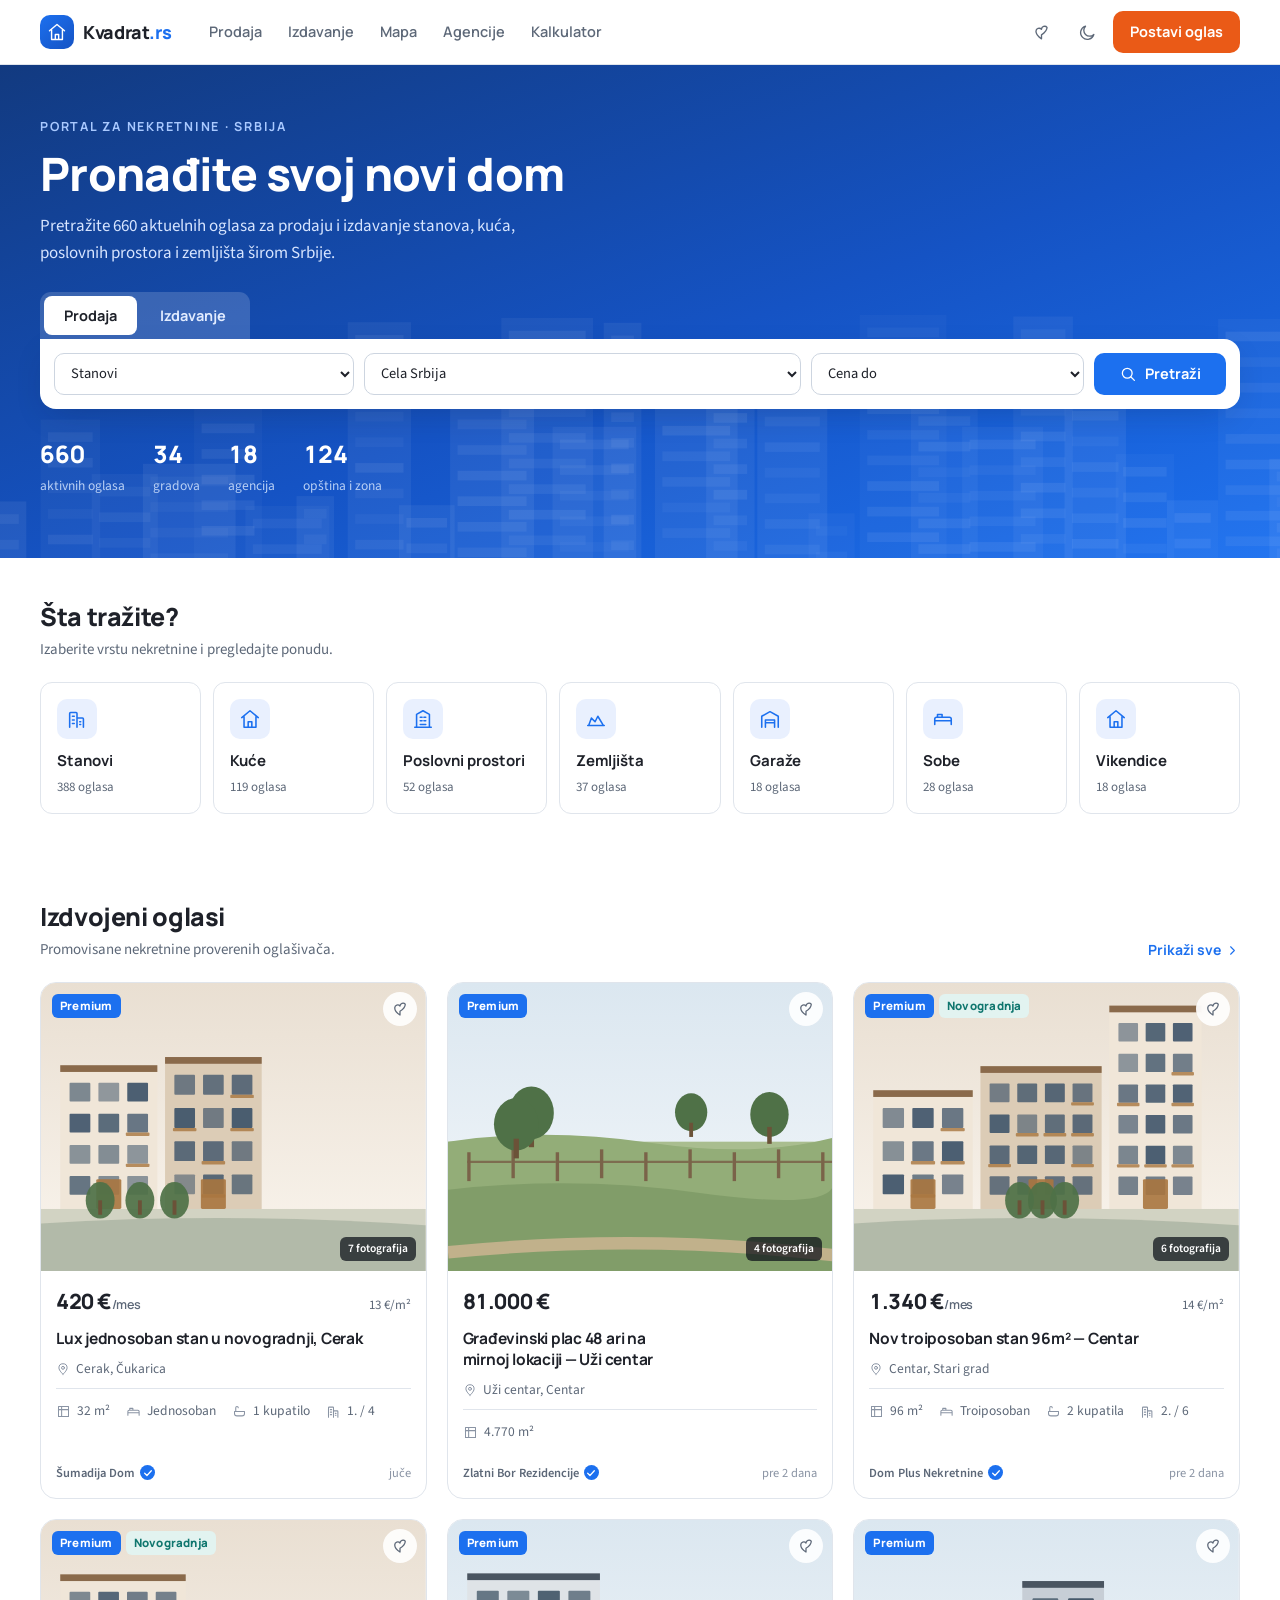
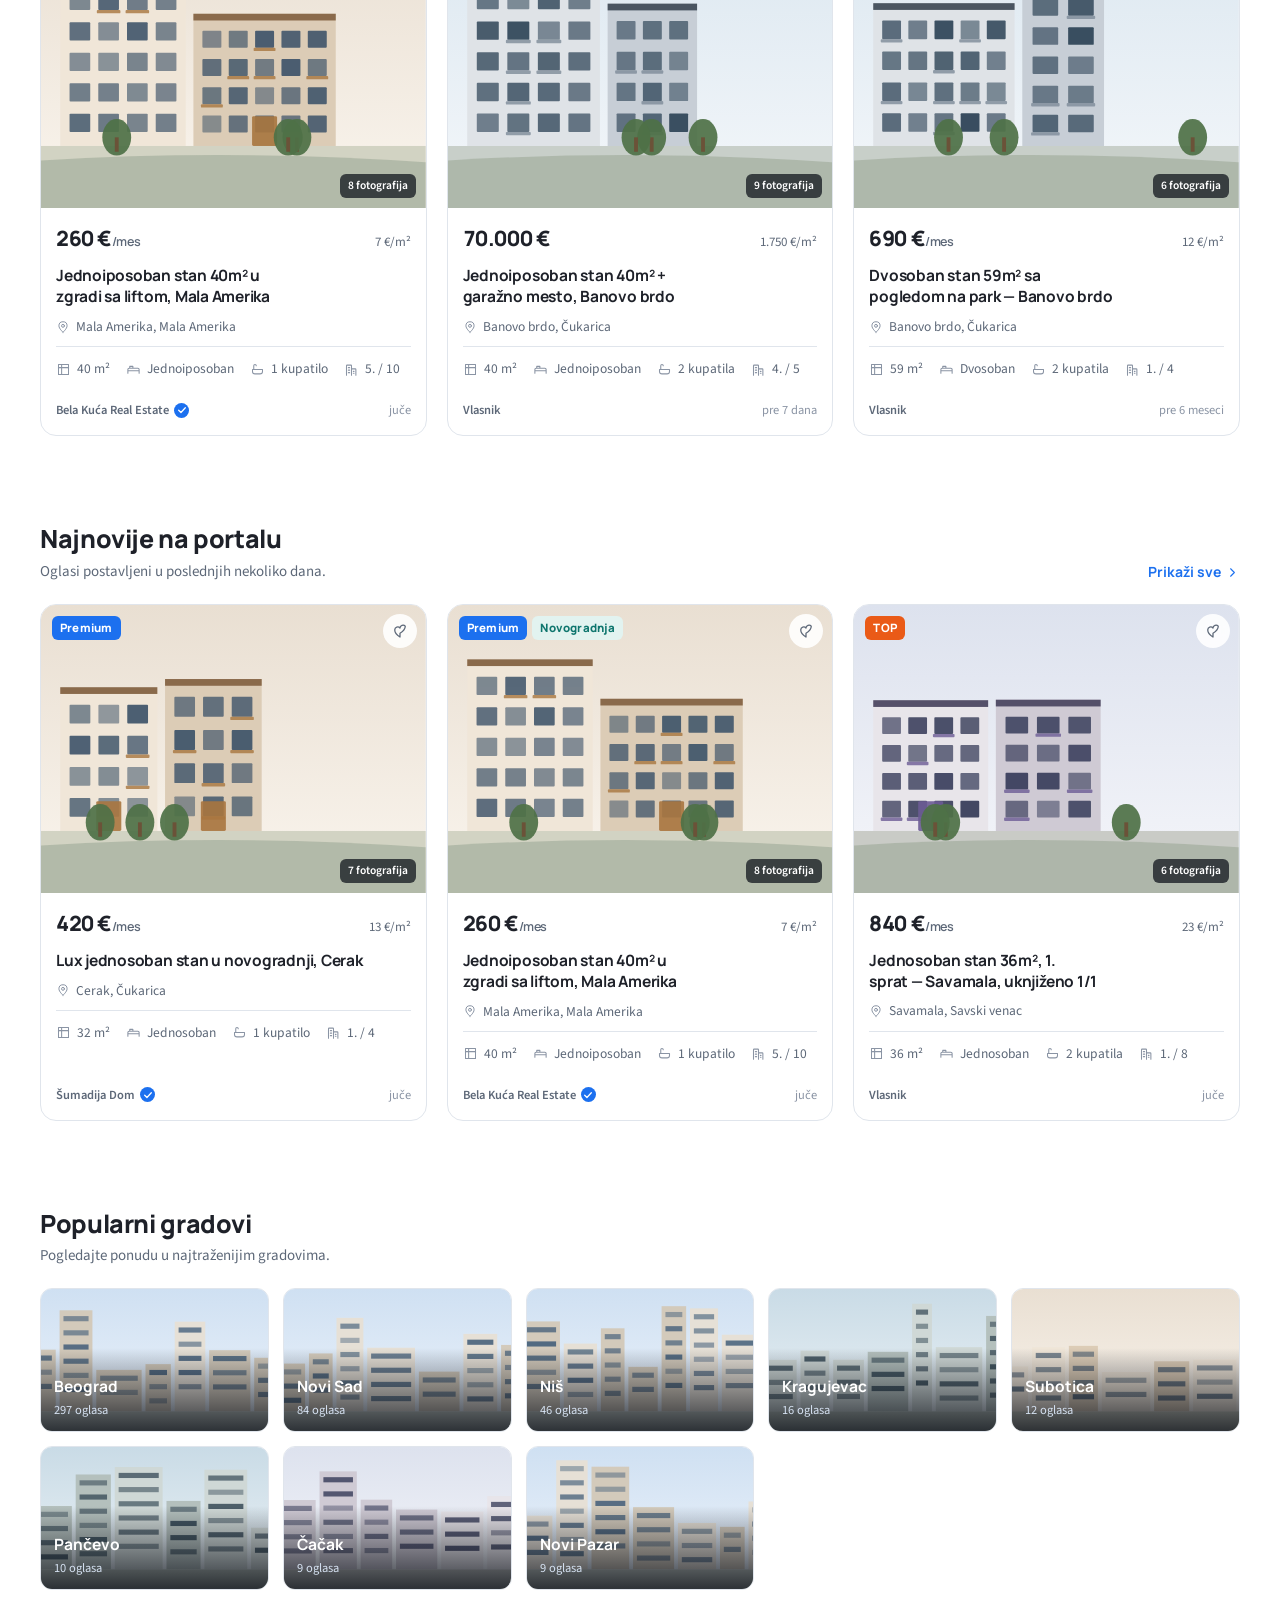
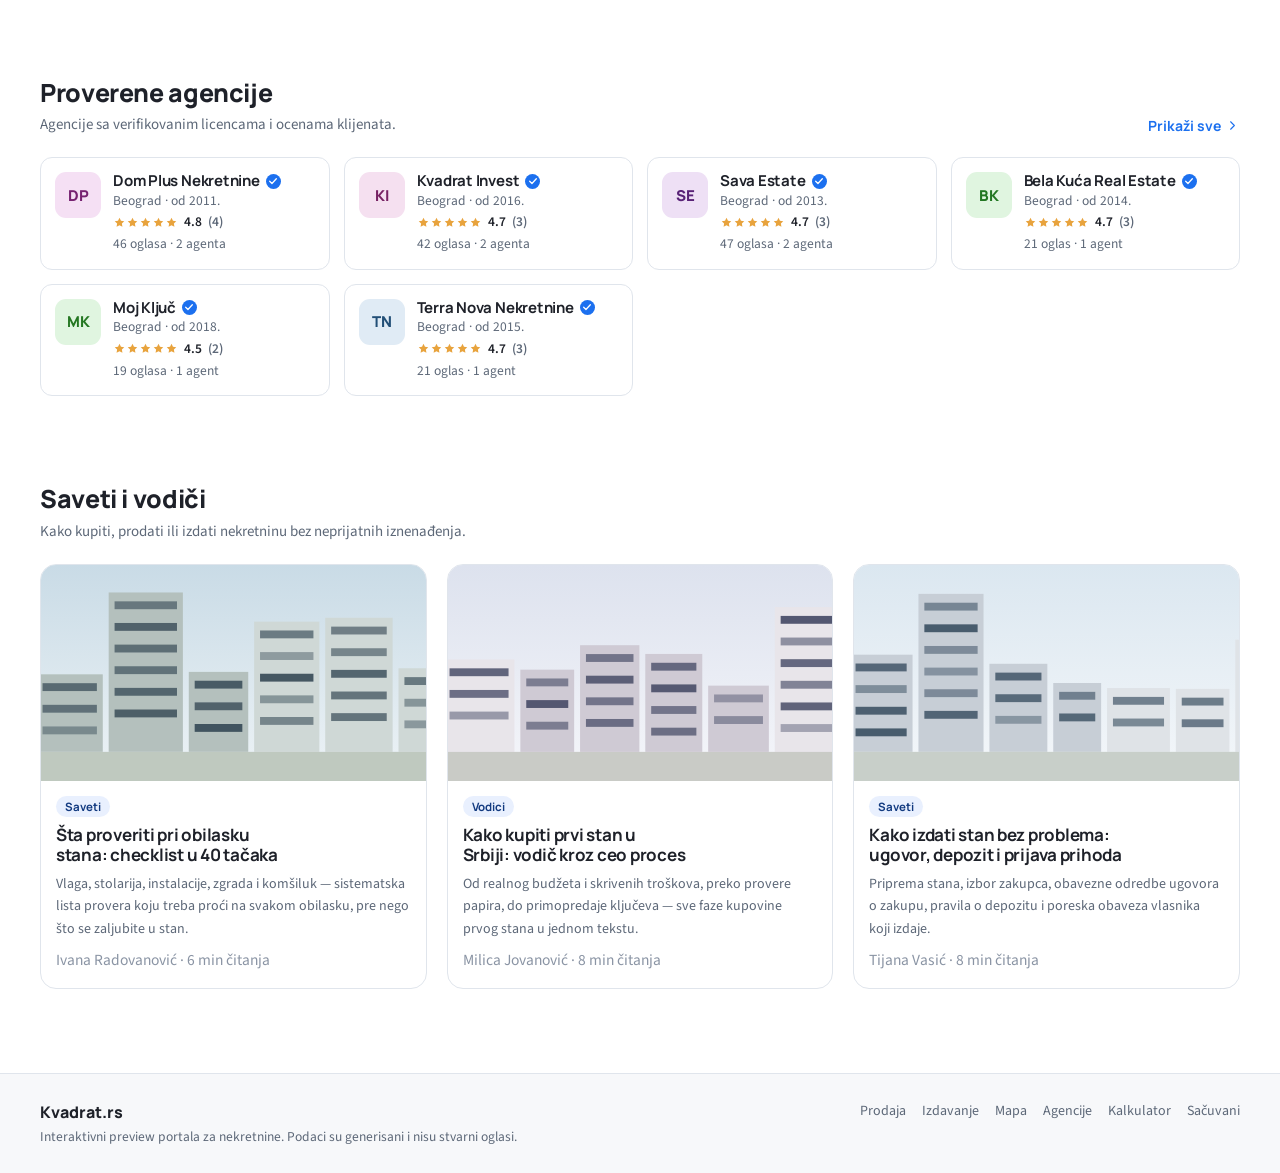
==== index.html @ abb4c79f "Dodat kod sajta Kvadrat.rs Co-Authored-By: Claude Opus 5.5 <noreply@anthropic.com> Claude-Session: h" ====
<!doctype html><html><head><meta charset=utf8><meta name=viewport content="width=device-width,initial-scale=1"><style>:root{color-scheme:light}body{margin:0;padding:0;font:14px -apple-system,BlinkMacSystemFont,sans-serif;background:#faf9f5;color:#141413}img{max-width:100%}[hidden]:not([hidden=until-found i]){display:none!important}</style></head><body>
<title>Kvadrat.rs</title>
<link rel="preconnect" href="https://fonts.googleapis.com">
<link rel="preconnect" href="https://fonts.gstatic.com" crossorigin>
<link rel="stylesheet" href="https://fonts.googleapis.com/css2?family=Manrope:wght@600;700;800&family=Source+Sans+3:wght@400;600&display=swap">
<style>
/* ── tokeni ── */
:root{
  --bg:#ffffff; --surface:#f7f8fa; --surface2:#eef1f5; --border:#e0e5ec; --border-str:#cdd5e0;
  --text:#1e2129; --muted:#5d6878; --faint:#8a94a4;
  --brand:#1c70ef; --brand-d:#1553c4; --brand-soft:#e9f0fe; --brand-ink:#123a80;
  --accent:#ea5a17; --accent-soft:#fdeee4; --accent-ink:#8a3208;
  --ok:#0f766e; --ok-soft:#e2f3f0;
  --amber:#b45309; --amber-soft:#fdf0da;
  --map-bg:#e8ecef; --map-block:#d6dce2; --map-road:#ffffff; --map-water:#b9d2e8;
  --on-brand:#ffffff; --on-accent:#ffffff;
  --shadow:0 1px 2px rgba(20,28,45,.05),0 6px 20px -10px rgba(20,28,45,.18);
  --shadow-lg:0 10px 34px -12px rgba(20,28,45,.26);
  --r:12px; --r-lg:16px;
  --f-ui:'Manrope',system-ui,-apple-system,'Segoe UI',sans-serif;
  --f-tx:'Source Sans 3',system-ui,-apple-system,'Segoe UI',sans-serif;
}
@media (prefers-color-scheme:dark){
  :root:not([data-theme="light"]){
    --bg:#10131a; --surface:#161a22; --surface2:#1d222d; --border:#29303d; --border-str:#39414f;
    --text:#e6eaf1; --muted:#9aa5b6; --faint:#6f7b8d;
    --brand:#5397ff; --brand-d:#7cb1ff; --brand-soft:#152742; --brand-ink:#bcd6ff;
    --accent:#f4793e; --accent-soft:#2b1a11; --accent-ink:#ffc9a8;
    --ok:#4fd1b9; --ok-soft:#11302c; --amber:#f0b45a; --amber-soft:#2e2413;
    --map-bg:#1b212b; --map-block:#242c38; --map-road:#39414f; --map-water:#1d3550;
    --on-brand:#0a1220; --on-accent:#1a0d05;
    --shadow:0 1px 2px rgba(0,0,0,.4),0 8px 24px -12px rgba(0,0,0,.6);
    --shadow-lg:0 14px 40px -14px rgba(0,0,0,.7);
  }
}
:root[data-theme="dark"]{
  --bg:#10131a; --surface:#161a22; --surface2:#1d222d; --border:#29303d; --border-str:#39414f;
  --text:#e6eaf1; --muted:#9aa5b6; --faint:#6f7b8d;
  --brand:#5397ff; --brand-d:#7cb1ff; --brand-soft:#152742; --brand-ink:#bcd6ff;
  --accent:#f4793e; --accent-soft:#2b1a11; --accent-ink:#ffc9a8;
  --ok:#4fd1b9; --ok-soft:#11302c; --amber:#f0b45a; --amber-soft:#2e2413;
  --map-bg:#1b212b; --map-block:#242c38; --map-road:#39414f; --map-water:#1d3550;
  --on-brand:#0a1220; --on-accent:#1a0d05;
  --shadow:0 1px 2px rgba(0,0,0,.4),0 8px 24px -12px rgba(0,0,0,.6);
  --shadow-lg:0 14px 40px -14px rgba(0,0,0,.7);
}

*,*::before,*::after{box-sizing:border-box}
body{margin:0;background:var(--bg);color:var(--text);font-family:var(--f-tx);font-size:15.5px;line-height:1.6;-webkit-font-smoothing:antialiased}
h1,h2,h3,h4,strong,.price,.btn,.nav-a,.logo-t{font-family:var(--f-ui)}
h1,h2,h3{margin:0;line-height:1.18;letter-spacing:-.015em;text-wrap:balance;font-weight:800}
h1{font-size:clamp(26px,3.2vw,36px)} h2{font-size:clamp(20px,2.2vw,25px)} h3{font-size:17px;font-weight:700}
p{margin:0}
a{color:inherit;text-decoration:none}
button,select,input,textarea{font:inherit;color:inherit}
img,svg{max-width:100%;display:block}
:focus-visible{outline:2px solid var(--brand);outline-offset:2px;border-radius:6px}
.sr{position:absolute;width:1px;height:1px;overflow:hidden;clip:rect(0 0 0 0);white-space:nowrap}
.muted{color:var(--muted)} .small{font-size:13.5px}
.wrap{width:100%;max-width:1240px;margin-inline:auto;padding-inline:20px}
.block{padding-block:44px}
.w-full{width:100%}
.only-m{display:none}

/* ── dugmad ── */
.btn{display:inline-flex;align-items:center;justify-content:center;gap:8px;height:42px;padding:0 16px;border-radius:10px;
  border:1px solid transparent;font-size:14.5px;font-weight:700;cursor:pointer;background:none;transition:background .15s,border-color .15s,color .15s}
.btn-primary{background:var(--brand);color:var(--on-brand)}
.btn-primary:hover{background:var(--brand-d)}
.btn-accent{background:var(--accent);color:var(--on-accent)}
.btn-accent:hover{filter:brightness(1.07)}
.btn-outline{border-color:var(--border-str);background:var(--bg);color:var(--text)}
.btn-outline:hover{border-color:var(--brand);color:var(--brand)}
.btn-ghost{color:var(--muted)} .btn-ghost:hover{background:var(--surface2);color:var(--text)}
.btn.is-fav{border-color:var(--accent);color:var(--accent);background:var(--accent-soft)}
.iconbtn{display:inline-flex;align-items:center;justify-content:center;position:relative;width:40px;height:40px;border:0;border-radius:10px;background:none;color:var(--muted);cursor:pointer}
.iconbtn:hover{background:var(--surface2);color:var(--text)}
.dot{position:absolute;top:3px;right:2px;min-width:17px;height:17px;padding:0 4px;border-radius:9px;background:var(--accent);color:#fff;font:700 10.5px/17px var(--f-ui);text-align:center}
.inp{height:42px;width:100%;padding:0 12px;border:1px solid var(--border-str);border-radius:10px;background:var(--bg);color:var(--text);font-size:14.5px}
.inp:focus{outline:none;border-color:var(--brand);box-shadow:0 0 0 3px color-mix(in srgb,var(--brand) 18%,transparent)}
select.inp{cursor:pointer} .multi{height:auto;padding:6px}

/* ── zaglavlje ── */
.top{position:sticky;top:0;z-index:40;background:color-mix(in srgb,var(--bg) 92%,transparent);backdrop-filter:blur(10px);border-bottom:1px solid var(--border)}
.top-in{display:flex;align-items:center;gap:18px;height:64px}
.logo{display:flex;align-items:center;gap:9px}
.logo-m{display:grid;place-items:center;width:34px;height:34px;border-radius:10px;background:linear-gradient(140deg,var(--brand),var(--brand-d));color:#fff}
.logo-t{font-size:18px;font-weight:800;letter-spacing:-.02em}
.logo-t span{color:var(--brand)}
.nav{display:flex;gap:2px;margin-left:8px}
.nav-a{padding:8px 12px;border-radius:9px;font-size:14.5px;font-weight:600;color:var(--muted)}
.nav-a:hover{background:var(--surface2);color:var(--text)}
.nav-a.is-on{color:var(--text);background:var(--surface2)}
.top-r{display:flex;align-items:center;gap:6px;margin-left:auto}

/* ── hero ── */
.hero{position:relative;overflow:hidden;background:linear-gradient(160deg,#123a80,#1553c4 55%,#1c70ef);color:#fff;padding-block:52px 60px}
.hero-art{position:absolute;inset:auto 0 0;height:300px;opacity:.5;pointer-events:none}
.hero-in{position:relative}
.eyebrow{font-family:var(--f-ui);font-size:12.5px;font-weight:700;letter-spacing:.14em;text-transform:uppercase;color:#a9c9ff}
.hero h1{margin:10px 0 12px;color:#fff;font-size:clamp(30px,4.4vw,46px)}
.lede{max-width:62ch;color:#d7e5ff;font-size:17px}
.hero-stats{display:flex;flex-wrap:wrap;gap:28px;margin-top:26px}
.stat strong{display:block;font-family:var(--f-ui);font-size:24px;font-weight:800;font-variant-numeric:tabular-nums}
.stat span{font-size:13.5px;color:#b9d0f5}

/* ── panel pretrage ── */
.sp{margin-top:24px}
.sp-tabs{display:inline-flex;gap:3px;padding:4px;border-radius:11px 11px 0 0;background:rgba(255,255,255,.16)}
.sp-tab{padding:8px 20px;border:0;border-radius:8px;background:none;color:#e2ecff;font-family:var(--f-ui);font-size:14.5px;font-weight:700;cursor:pointer}
.sp-tab.is-on{background:var(--bg);color:var(--text)}
.sp-row{display:grid;grid-template-columns:1.1fr 1.6fr 1fr auto;gap:10px;padding:14px;background:var(--bg);border-radius:0 var(--r-lg) var(--r-lg) var(--r-lg);box-shadow:var(--shadow-lg)}
.sp-go{height:42px;padding-inline:24px}

/* ── sekcije ── */
.head{display:flex;align-items:flex-end;justify-content:space-between;gap:20px;margin-bottom:20px}
.head p{margin-top:6px;color:var(--muted);font-size:15px}
.more{display:inline-flex;align-items:center;gap:4px;font-family:var(--f-ui);font-size:14px;font-weight:700;color:var(--brand);white-space:nowrap}
.more:hover{text-decoration:underline}
.grid3{display:grid;grid-template-columns:repeat(auto-fill,minmax(290px,1fr));gap:20px}
.stack{display:flex;flex-direction:column;gap:16px}

/* ── kartica oglasa ── */
.card{position:relative;display:flex;flex-direction:column;background:var(--bg);border:1px solid var(--border);border-radius:var(--r-lg);overflow:hidden;transition:border-color .15s,box-shadow .15s}
.card:hover{border-color:var(--border-str);box-shadow:var(--shadow)}
.card-media{position:relative;display:block;aspect-ratio:4/3;background:var(--surface2);overflow:hidden}
.card-media-link{display:block;width:100%;height:100%}
.card-media svg{width:100%;height:100%;transition:transform .5s}
.card:hover .card-media svg{transform:scale(1.045)}
.card-badges{position:absolute;top:11px;left:11px;display:flex;flex-wrap:wrap;gap:5px}
.badge{display:inline-block;padding:3px 8px;border-radius:6px;font-family:var(--f-ui);font-size:11.5px;font-weight:800;letter-spacing:.02em}
.badge-top{background:var(--accent);color:var(--on-accent)}
.badge-prem{background:var(--brand);color:var(--on-brand)}
.badge-ist{background:var(--amber-soft);color:var(--amber)}
.badge-new{background:var(--ok-soft);color:var(--ok)}
.badge-ok{background:var(--ok-soft);color:var(--ok)}
.badge-soft{background:var(--surface2);color:var(--muted)}
.fav{position:absolute;top:9px;right:9px;display:grid;place-items:center;width:34px;height:34px;border:0;border-radius:50%;
  background:color-mix(in srgb,var(--bg) 88%,transparent);backdrop-filter:blur(6px);color:var(--muted);cursor:pointer;transition:color .15s}
.fav:hover{color:var(--accent)}
.fav.is-on{color:var(--accent)} .fav.is-on svg{fill:var(--accent)}
.shots{position:absolute;right:10px;bottom:10px;padding:3px 8px;border-radius:6px;background:rgba(12,16,24,.72);color:#fff;font-size:11.5px;font-weight:600;pointer-events:none}
.card-body{display:flex;flex-direction:column;gap:9px;padding:14px 15px 15px;flex:1}
.card-price-row{display:flex;align-items:baseline;justify-content:space-between;gap:10px}
.price{font-size:21px;font-weight:800;letter-spacing:-.02em;font-variant-numeric:tabular-nums}
.price .per{font-size:12.5px;font-weight:600;color:var(--muted)}
.price-xl{font-size:30px}
.ppm{font-size:13px;color:var(--muted);font-variant-numeric:tabular-nums;white-space:nowrap}
.card-title{font-size:15.5px;line-height:1.35;display:-webkit-box;-webkit-line-clamp:2;-webkit-box-orient:vertical;overflow:hidden}
.card-title a:hover{color:var(--brand)}
.card-place{display:flex;align-items:center;gap:6px;color:var(--muted);font-size:13.5px}
.card-place svg{flex:none;color:var(--faint)}
.specs{display:flex;flex-wrap:wrap;gap:6px 16px;margin:0;padding:11px 0 0;border-top:1px solid var(--border);list-style:none}
.specs li{display:flex;align-items:center;gap:6px;font-size:13.5px;color:var(--muted);white-space:nowrap}
.specs svg{color:var(--faint)}
.card-foot{display:flex;align-items:center;justify-content:space-between;gap:10px;margin-top:auto;padding-top:11px;font-size:12.5px;color:var(--muted)}
.agency{display:inline-flex;align-items:center;gap:5px;font-weight:600;overflow:hidden;text-overflow:ellipsis;white-space:nowrap}
.verif{display:inline-grid;place-items:center;width:15px;height:15px;border-radius:50%;background:var(--brand);color:var(--on-brand);flex:none}
.verif svg{width:10px;height:10px;stroke-width:3}
.when{white-space:nowrap;color:var(--faint)}
.card-list{flex-direction:row}
.card-list .card-media{width:290px;flex:none;aspect-ratio:auto}
.card-list .card-media{position:relative}

/* ── kategorije / gradovi ── */
.cats{display:grid;grid-template-columns:repeat(auto-fit,minmax(140px,1fr));gap:12px}
.cat{display:flex;flex-direction:column;align-items:flex-start;gap:4px;padding:16px;border:1px solid var(--border);border-radius:var(--r);background:var(--bg);transition:border-color .15s,transform .15s}
.cat:hover{border-color:var(--brand);transform:translateY(-2px)}
.cat-ic{display:grid;place-items:center;width:40px;height:40px;margin-bottom:6px;border-radius:10px;background:var(--brand-soft);color:var(--brand)}
.cat-l{font-family:var(--f-ui);font-weight:700;font-size:15px}
.cat-c{font-size:13px;color:var(--muted);font-variant-numeric:tabular-nums}
.cities{display:grid;grid-template-columns:repeat(auto-fill,minmax(200px,1fr));gap:14px}
.city{position:relative;display:block;border-radius:var(--r);overflow:hidden;border:1px solid var(--border)}
.city-art{display:block;aspect-ratio:16/10}
.city-art svg{width:100%;height:100%}
.city-b{position:absolute;inset:auto 0 0;display:flex;flex-direction:column;gap:1px;padding:26px 13px 11px;
  background:linear-gradient(transparent,rgba(10,14,22,.82));color:#fff}
.city-b strong{font-size:15.5px;font-weight:700} .city-b span{font-size:12.5px;color:#d6e2f2}

/* ── agencije / članci ── */
.ag-strip{display:grid;grid-template-columns:repeat(auto-fill,minmax(240px,1fr));gap:14px}
.agc{display:flex;gap:12px;padding:14px;border:1px solid var(--border);border-radius:var(--r);background:var(--bg)}
.agc-logo{display:grid;place-items:center;width:46px;height:46px;flex:none;border-radius:11px;
  background:hsl(var(--h) 52% 92%);color:hsl(var(--h) 55% 30%);font:800 15px var(--f-ui)}
:root[data-theme="dark"] .agc-logo{background:hsl(var(--h) 30% 20%);color:hsl(var(--h) 70% 78%)}
@media (prefers-color-scheme:dark){:root:not([data-theme="light"]) .agc-logo{background:hsl(var(--h) 30% 20%);color:hsl(var(--h) 70% 78%)}}
.agc-b{min-width:0} .agc-b h3{display:flex;align-items:center;gap:6px;font-size:15px}
.rate{display:flex;align-items:center;gap:6px;font-size:13.5px;font-weight:600;font-variant-numeric:tabular-nums}
.stars{display:inline-flex;color:#e8a33d} .stars svg{fill:#e8a33d;stroke:none;width:13px;height:13px}
.agc-wrap{display:flex;flex-direction:column;gap:12px;padding:6px;border-radius:var(--r-lg)}
.agc-d{font-size:14px;color:var(--muted);display:-webkit-box;-webkit-line-clamp:3;-webkit-box-orient:vertical;overflow:hidden}
.art{display:flex;flex-direction:column;border:1px solid var(--border);border-radius:var(--r-lg);overflow:hidden;background:var(--bg)}
.art-art{display:block;aspect-ratio:16/9} .art-art svg{width:100%;height:100%}
.art-b{display:flex;flex-direction:column;gap:8px;padding:15px}
.tag{align-self:flex-start;padding:3px 9px;border-radius:20px;background:var(--brand-soft);color:var(--brand-ink);font:700 11.5px var(--f-ui);text-transform:capitalize}
.art-b p{color:var(--muted);font-size:14px}

/* ── rezultati ── */
.res{padding-block:24px 48px}
.crumbs{display:flex;flex-wrap:wrap;align-items:center;gap:5px;font-size:13px;color:var(--muted)}
.crumbs a:hover{color:var(--brand)} .crumbs svg{color:var(--faint)}
.res-head h1{margin:10px 0 6px}
.res-sub{color:var(--muted);font-size:14.5px;font-variant-numeric:tabular-nums}
.res-sub strong{color:var(--text)}
.res-grid{display:grid;grid-template-columns:284px minmax(0,1fr);gap:26px;margin-top:22px;align-items:start}
.rail{position:sticky;top:84px;border:1px solid var(--border);border-radius:var(--r-lg);background:var(--bg);overflow:hidden}
.rail-top{display:flex;align-items:center;justify-content:space-between;padding:13px 15px;border-bottom:1px solid var(--border);font-family:var(--f-ui)}
.rail-scroll{max-height:calc(100vh - 190px);overflow-y:auto}
.grp{border-bottom:1px solid var(--border)}
.grp summary{display:flex;align-items:center;justify-content:space-between;padding:11px 15px;font-family:var(--f-ui);font-size:14px;font-weight:700;cursor:pointer;list-style:none}
.grp summary::-webkit-details-marker{display:none}
.grp-ic{display:inline-flex;color:var(--faint);transform:rotate(90deg);transition:transform .15s}
.grp[open] .grp-ic{transform:rotate(-90deg)}
.grp-b{padding:0 15px 14px;display:flex;flex-direction:column;gap:9px}
.seg{display:inline-flex;padding:3px;border-radius:9px;background:var(--surface2);gap:2px}
.seg-full{display:flex} .seg-full .seg-b{flex:1;justify-content:center}
.seg-b{display:inline-flex;align-items:center;gap:6px;padding:7px 12px;border:0;border-radius:7px;background:none;color:var(--muted);font:600 13.5px var(--f-ui);cursor:pointer}
.seg-b.is-on{background:var(--bg);color:var(--text);box-shadow:0 1px 2px rgba(0,0,0,.08)}
.pills{display:flex;flex-wrap:wrap;gap:6px}
.pill{padding:6px 11px;border:1px solid var(--border-str);border-radius:20px;background:var(--bg);color:var(--muted);font:600 13px var(--f-ui);cursor:pointer}
.pill:hover{border-color:var(--brand);color:var(--brand)}
.pill.is-on{background:var(--brand-soft);border-color:var(--brand);color:var(--brand-ink)}
.pair{display:grid;grid-template-columns:1fr 1fr auto;gap:8px;align-items:center}
.unit{color:var(--muted);font-size:13.5px}
.hint{font-size:12.5px;color:var(--faint);margin-top:6px}
.checks{display:flex;flex-direction:column;gap:7px;max-height:210px;overflow-y:auto}
.chk{display:flex;align-items:center;gap:9px;font-size:14px;cursor:pointer}
.chk input{width:16px;height:16px;accent-color:var(--brand);cursor:pointer}
.rail-foot{padding:12px 15px;border-top:1px solid var(--border)}
.res-main{min-width:0}
.toolbar{display:flex;flex-wrap:wrap;align-items:center;gap:10px;margin-bottom:14px}
.sort{display:inline-flex;align-items:center;gap:8px;margin-left:auto;font-size:13.5px;color:var(--muted);white-space:nowrap}
.sort .inp{width:auto;min-width:170px}
.chips{display:flex;flex-wrap:wrap;gap:7px;margin-bottom:16px}
.chip{display:inline-flex;align-items:center;gap:6px;padding:5px 10px;border:1px solid var(--border-str);border-radius:20px;
  background:var(--surface);color:var(--muted);font:600 13px var(--f-ui);cursor:pointer}
.chip:hover{border-color:var(--accent);color:var(--accent)}
.chip-clear{border-style:dashed}
.empty{padding:52px 24px;text-align:center;border:1px dashed var(--border-str);border-radius:var(--r-lg);background:var(--surface)}
.empty p{margin:8px 0 0;color:var(--muted)}
.empty-acts{display:flex;flex-wrap:wrap;gap:10px;justify-content:center;margin-top:18px}
.pager{display:flex;flex-wrap:wrap;justify-content:center;gap:6px;margin-top:30px}
.pg{min-width:38px;height:38px;padding:0 10px;border:1px solid var(--border-str);border-radius:9px;background:var(--bg);
  color:var(--text);font:700 14px var(--f-ui);cursor:pointer;font-variant-numeric:tabular-nums}
.pg:hover:not(:disabled){border-color:var(--brand);color:var(--brand)}
.pg.is-on{background:var(--brand);border-color:var(--brand);color:var(--on-brand)}
.pg:disabled{opacity:.4;cursor:not-allowed}
.gap{padding:0 4px;color:var(--faint)}

/* ── detalj ── */
.det{padding-block:20px 50px}
.gal{margin-top:14px}
.gal-main{position:relative;border-radius:var(--r-lg);overflow:hidden;background:var(--surface2)}
.gal-stage{aspect-ratio:16/9} .gal-stage svg{width:100%;height:100%}
.gal-nav{position:absolute;top:50%;transform:translateY(-50%);display:grid;place-items:center;width:42px;height:42px;
  border:0;border-radius:50%;background:rgba(12,16,24,.55);color:#fff;cursor:pointer;backdrop-filter:blur(4px)}
.gal-nav:hover{background:rgba(12,16,24,.78)}
.gal-nav.prev{left:12px;transform:translateY(-50%) rotate(180deg)} .gal-nav.next{right:12px}
.gal-count{position:absolute;left:14px;bottom:14px;padding:4px 10px;border-radius:7px;background:rgba(12,16,24,.7);color:#fff;font:600 12.5px var(--f-ui)}
.gal-badges{position:absolute;top:14px;left:14px;display:flex;gap:6px}
.gal-thumbs{display:flex;gap:9px;margin-top:9px;overflow-x:auto;padding-bottom:3px}
.thumb{width:104px;height:70px;flex:none;padding:0;border:2px solid transparent;border-radius:9px;overflow:hidden;background:var(--surface2);cursor:pointer}
.thumb svg{width:100%;height:100%} .thumb.is-on{border-color:var(--brand)}
.det-grid{display:grid;grid-template-columns:minmax(0,1fr) 326px;gap:28px;margin-top:26px;align-items:start}
.det-head{display:flex;flex-wrap:wrap;justify-content:space-between;gap:18px}
.det-place{display:flex;align-items:center;gap:7px;margin-top:8px;color:var(--muted);font-size:15px}
.det-meta{margin-top:6px;color:var(--faint);font-size:13.5px;display:flex;flex-wrap:wrap;align-items:center;gap:5px}
.det-meta svg{vertical-align:-2px}
.det-price{text-align:right}
.det-acts{display:flex;flex-wrap:wrap;gap:9px;margin:20px 0 4px}
.panel{margin-top:22px;padding:20px;border:1px solid var(--border);border-radius:var(--r-lg);background:var(--bg)}
.panel h2{margin-bottom:13px;font-size:19px}
.prose p{margin-bottom:12px;color:var(--muted);line-height:1.72;max-width:66ch}
.prose p:last-child{margin-bottom:0}
.specs-grid{display:grid;grid-template-columns:repeat(auto-fit,minmax(230px,1fr));gap:1px;margin:0;background:var(--border);border:1px solid var(--border);border-radius:var(--r);overflow:hidden}
.specs-grid dt{padding:10px 13px;background:var(--surface);font-size:13.5px;color:var(--muted)}
.specs-grid dd{padding:10px 13px;margin:0;background:var(--bg);font-family:var(--f-ui);font-weight:700;font-size:14.5px;font-variant-numeric:tabular-nums}
.amen{display:grid;grid-template-columns:repeat(auto-fill,minmax(190px,1fr));gap:9px;margin:0;padding:0;list-style:none}
.amen li{display:flex;align-items:center;gap:8px;font-size:14.5px}
.amen svg{color:var(--ok);flex:none}
.minimap{border-radius:var(--r);overflow:hidden;aspect-ratio:21/9;background:var(--map-bg)}
.minimap svg{width:100%;height:100%}
.contact{position:sticky;top:84px;display:flex;flex-direction:column;gap:10px;padding:18px;border:1px solid var(--border-str);border-radius:var(--r-lg);background:var(--bg);box-shadow:var(--shadow)}
.contact-who{display:flex;align-items:center;gap:11px;padding-bottom:14px;margin-bottom:4px;border-bottom:1px solid var(--border)}
.avatar{display:grid;place-items:center;width:44px;height:44px;flex:none;border-radius:50%;background:var(--brand-soft);color:var(--brand-ink);font:800 15px var(--f-ui)}
.contact-who strong{display:block;font-size:15px} .contact-who .muted{font-size:13px}
.is-revealed{font-variant-numeric:tabular-nums;letter-spacing:.02em}
.safety{margin-top:6px;padding:11px;border-radius:10px;background:var(--amber-soft);color:var(--amber);font-size:12.5px;line-height:1.5}

/* ── mapa ── */
.mapwrap{position:relative;border:1px solid var(--border);border-radius:var(--r-lg);overflow:hidden;background:var(--map-bg)}
.bigmap{aspect-ratio:16/11} .bigmap svg{width:100%;height:100%}
.pins{position:absolute;inset:0}
.pin{position:absolute;transform:translate(-50%,-50%);padding:4px 9px;border-radius:20px;background:var(--bg);border:1px solid var(--border-str);
  color:var(--text);font:700 12px var(--f-ui);white-space:nowrap;box-shadow:var(--shadow);font-variant-numeric:tabular-nums}
.pin:hover{background:var(--brand);border-color:var(--brand);color:var(--on-brand);z-index:5}
.pin-promo{background:var(--accent);border-color:var(--accent);color:var(--on-accent)}
.pin-promo:hover{background:var(--accent);filter:brightness(1.1)}
.map-note{padding:12px 15px;border-top:1px solid var(--border);background:var(--surface);color:var(--muted);font-size:13px}

/* ── kalkulator ── */
.calc{display:grid;grid-template-columns:minmax(0,1fr) minmax(0,1.1fr);gap:22px;align-items:start}
.calc-in{margin-top:0;display:flex;flex-direction:column;gap:16px}
.cfield{display:flex;flex-direction:column;gap:7px}
.cfield label{display:flex;align-items:center;justify-content:space-between;gap:12px;font-family:var(--f-ui);font-size:13.5px;font-weight:700;color:var(--muted)}
.cfield .inp{width:120px;text-align:right;font-variant-numeric:tabular-nums}
.cfield input[type=range]{width:100%;accent-color:var(--brand)}
.calc-out{display:flex;flex-direction:column;gap:16px}
.calc-hero{padding:22px;border-radius:var(--r-lg);background:linear-gradient(150deg,var(--brand),var(--brand-d));color:#fff}
.calc-label{font-family:var(--f-ui);font-size:12px;font-weight:700;letter-spacing:.12em;text-transform:uppercase;opacity:.86}
.calc-big{font-family:var(--f-ui);font-size:42px;font-weight:800;letter-spacing:-.02em;font-variant-numeric:tabular-nums;line-height:1.1;margin-top:4px}
.calc-sub{font-size:13.5px;opacity:.9;margin-top:4px}
.calc-rows{display:grid;grid-template-columns:1fr auto;gap:1px;margin:0;background:var(--border);border:1px solid var(--border);border-radius:var(--r);overflow:hidden}
.calc-rows dt{padding:10px 14px;background:var(--bg);font-size:14px;color:var(--muted)}
.calc-rows dd{padding:10px 14px;margin:0;background:var(--bg);text-align:right;font-family:var(--f-ui);font-weight:700;font-variant-numeric:tabular-nums}
.calc-chart{padding:18px;border:1px solid var(--border);border-radius:var(--r-lg);background:var(--bg)}
.calc-chart .calc-label{color:var(--muted)}
.chart{height:150px;margin-top:12px} .chart svg{width:100%;height:100%}
.legend{display:flex;flex-wrap:wrap;align-items:center;gap:16px;margin-top:11px;font-size:12.5px;color:var(--muted)}
.lg{display:inline-flex;align-items:center;gap:6px}
.lg::before{content:'';width:11px;height:11px;border-radius:3px}
.lg-b::before{background:var(--brand)} .lg-a::before{background:var(--accent)}

/* ── podnožje / toast ── */
.foot{margin-top:40px;border-top:1px solid var(--border);background:var(--surface)}
.foot-in{display:flex;flex-wrap:wrap;justify-content:space-between;gap:20px;padding-block:26px}
.foot-b{font-family:var(--f-ui);font-weight:800;font-size:16px}
.foot-nav{display:flex;flex-wrap:wrap;gap:16px;font-size:14px;color:var(--muted)}
.foot-nav a:hover{color:var(--brand)}
#toasts{position:fixed;left:50%;bottom:22px;transform:translateX(-50%);display:flex;flex-direction:column;gap:8px;z-index:80}
.toast{padding:11px 16px;border-radius:10px;background:var(--text);color:var(--bg);font-size:14px;font-weight:600;box-shadow:var(--shadow-lg)}

/* ── responsivno ── */
@media (max-width:1040px){
  .res-grid{grid-template-columns:1fr}
  .det-grid{grid-template-columns:1fr}
  .contact{position:static}
  .calc{grid-template-columns:1fr}
  .rail{position:fixed;inset:0;z-index:60;border-radius:0;transform:translateX(-100%);transition:transform .2s;display:flex;flex-direction:column}
  .rail.open{transform:none}
  .rail-scroll{flex:1;max-height:none}
  .only-m{display:inline-flex}
  .nav{display:none}
  .sp-row{grid-template-columns:1fr 1fr}
  .sp-go{grid-column:1/-1}
}
@media (max-width:680px){
  .sp-row{grid-template-columns:1fr}
  .card-list{flex-direction:column}
  .card-list .card-media{width:100%;aspect-ratio:4/3}
  .det-price{text-align:left}
  .hero-stats{gap:18px}
  .top-in{gap:10px}
  .sort{width:100%;margin-left:0}
  .sort .inp{flex:1}
}
@media (prefers-reduced-motion:reduce){*{animation:none!important;transition:none!important}}
</style>

<div id="app"></div>
<div id="toasts" aria-live="polite"></div>
<script src="data.js" charset="utf-8"></script>
<script src="app.js" charset="utf-8"></script>

</body></html>
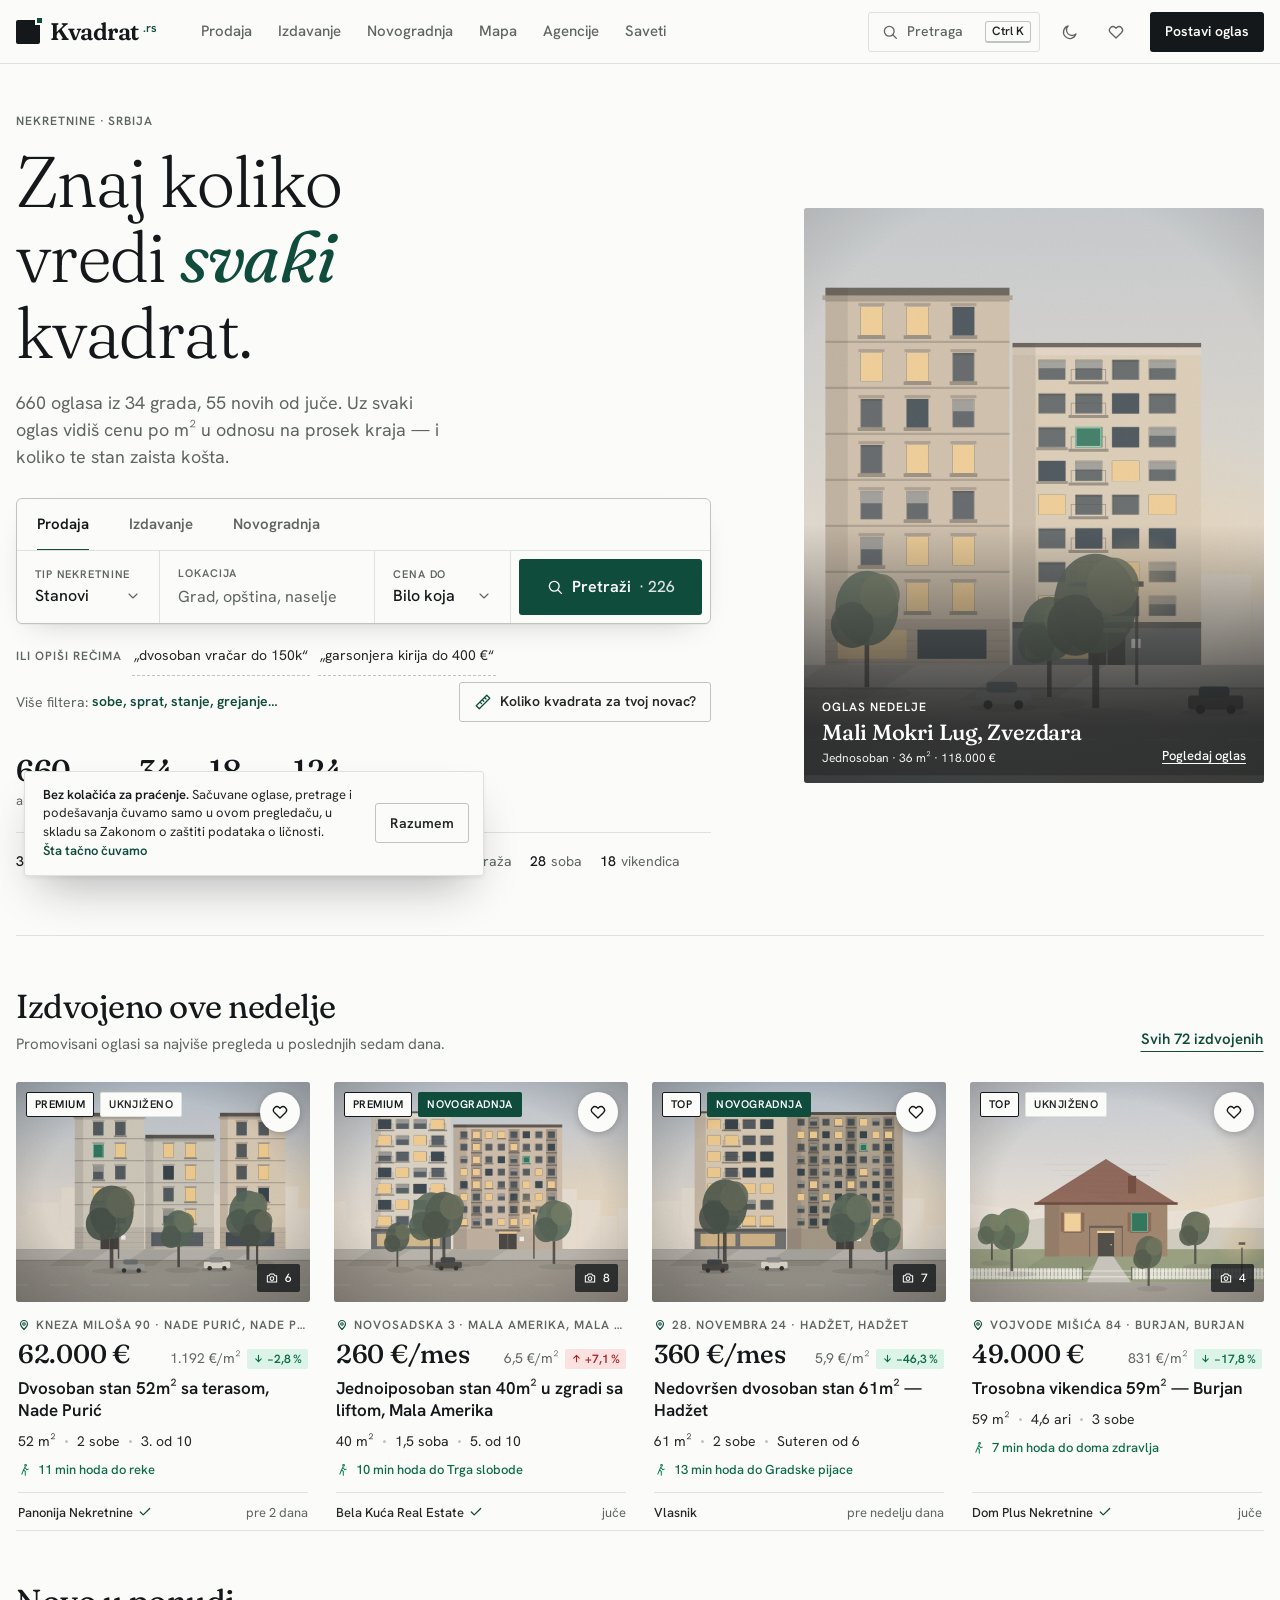
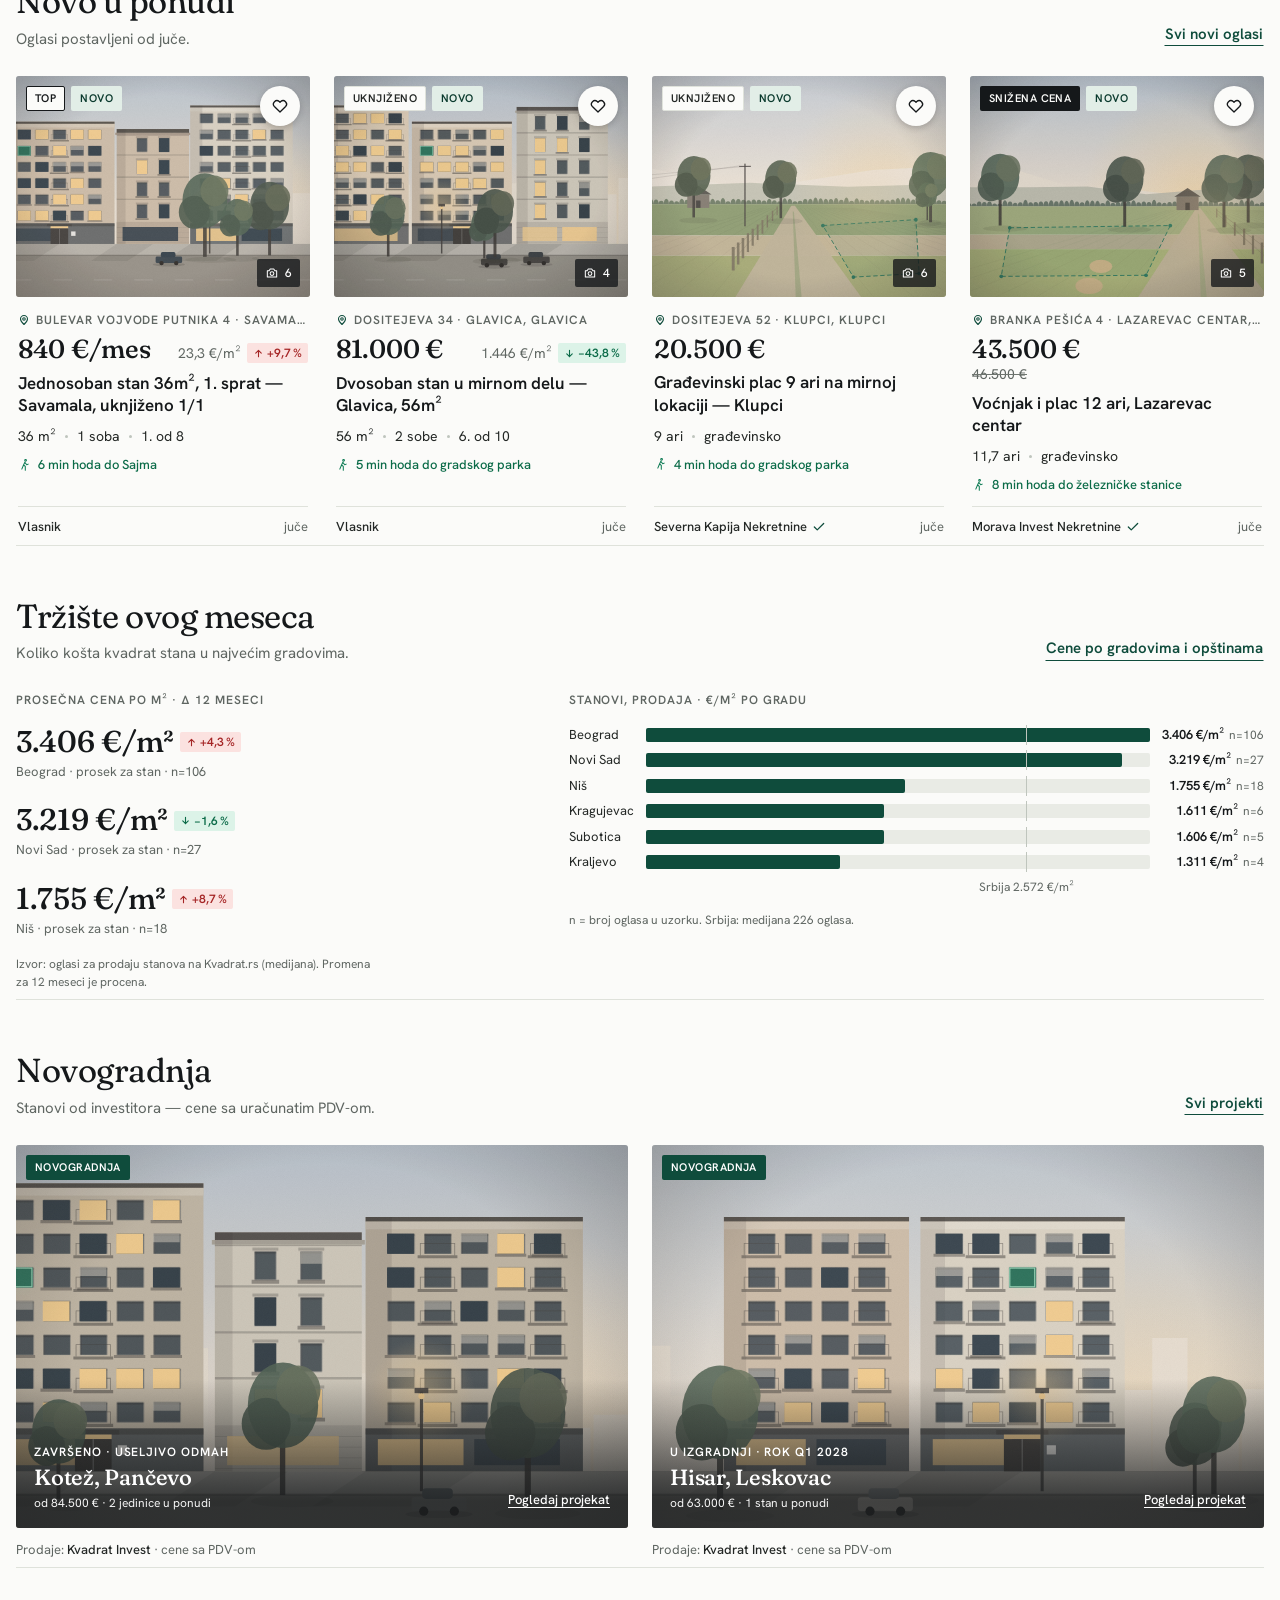
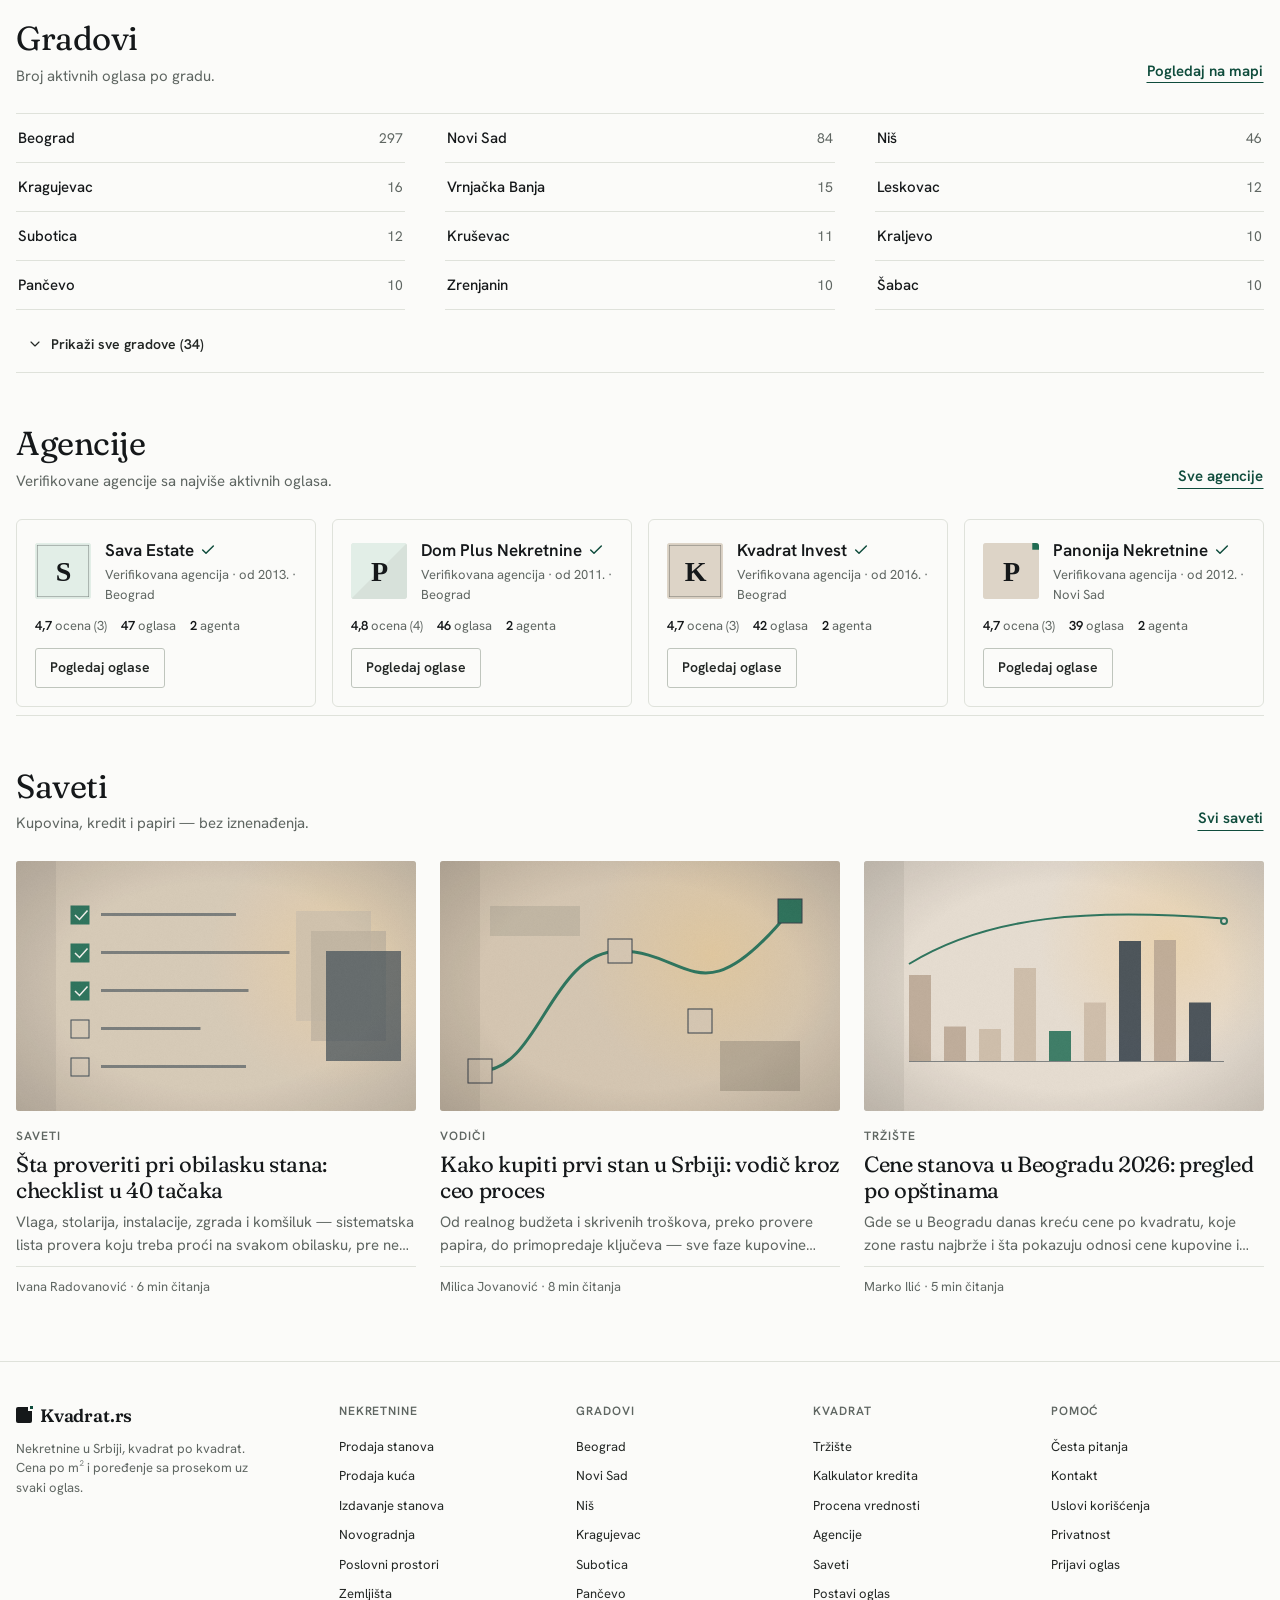
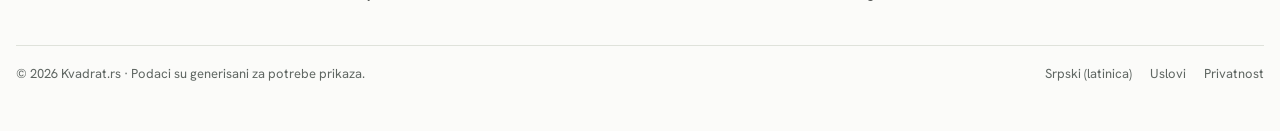
==== commit 4e2fb1a3: "WIP: stranice (početna, pretraga, oglas, alati, nalog, agencije, sadržaj, ljuska) izgrađene; provera" ====
--- a/index.html
+++ b/index.html
@@ -1,365 +1,54 @@
-<!doctype html><html><head><meta charset=utf8><meta name=viewport content="width=device-width,initial-scale=1"><style>:root{color-scheme:light}body{margin:0;padding:0;font:14px -apple-system,BlinkMacSystemFont,sans-serif;background:#faf9f5;color:#141413}img{max-width:100%}[hidden]:not([hidden=until-found i]){display:none!important}</style></head><body>
+<!doctype html>
+<html lang="sr">
+<head>
+<meta charset="utf-8">
+<meta name="viewport" content="width=device-width,initial-scale=1,viewport-fit=cover">
 <title>Kvadrat.rs</title>
+<meta name="description" content="Kvadrat.rs — stanovi, kuće i poslovni prostori u Srbiji. Cena po m² uz svaki oglas, poređenje sa prosekom opštine, stvarni troškovi kupovine i fer cena.">
+<meta name="color-scheme" content="light dark">
+<script>
+/* tema pre prvog crtanja (bez bljeska): kv.theme = 'light' | 'dark'; bez vrednosti važi sistemska */
+(function () { try { var t = localStorage.getItem('kv.theme'); if (t === 'light' || t === 'dark') document.documentElement.setAttribute('data-theme', t); } catch (e) { /* localStorage nedostupan */ } })();
+</script>
 <link rel="preconnect" href="https://fonts.googleapis.com">
 <link rel="preconnect" href="https://fonts.gstatic.com" crossorigin>
-<link rel="stylesheet" href="https://fonts.googleapis.com/css2?family=Manrope:wght@600;700;800&family=Source+Sans+3:wght@400;600&display=swap">
-<style>
-/* ── tokeni ── */
-:root{
-  --bg:#ffffff; --surface:#f7f8fa; --surface2:#eef1f5; --border:#e0e5ec; --border-str:#cdd5e0;
-  --text:#1e2129; --muted:#5d6878; --faint:#8a94a4;
-  --brand:#1c70ef; --brand-d:#1553c4; --brand-soft:#e9f0fe; --brand-ink:#123a80;
-  --accent:#ea5a17; --accent-soft:#fdeee4; --accent-ink:#8a3208;
-  --ok:#0f766e; --ok-soft:#e2f3f0;
-  --amber:#b45309; --amber-soft:#fdf0da;
-  --map-bg:#e8ecef; --map-block:#d6dce2; --map-road:#ffffff; --map-water:#b9d2e8;
-  --on-brand:#ffffff; --on-accent:#ffffff;
-  --shadow:0 1px 2px rgba(20,28,45,.05),0 6px 20px -10px rgba(20,28,45,.18);
-  --shadow-lg:0 10px 34px -12px rgba(20,28,45,.26);
-  --r:12px; --r-lg:16px;
-  --f-ui:'Manrope',system-ui,-apple-system,'Segoe UI',sans-serif;
-  --f-tx:'Source Sans 3',system-ui,-apple-system,'Segoe UI',sans-serif;
-}
-@media (prefers-color-scheme:dark){
-  :root:not([data-theme="light"]){
-    --bg:#10131a; --surface:#161a22; --surface2:#1d222d; --border:#29303d; --border-str:#39414f;
-    --text:#e6eaf1; --muted:#9aa5b6; --faint:#6f7b8d;
-    --brand:#5397ff; --brand-d:#7cb1ff; --brand-soft:#152742; --brand-ink:#bcd6ff;
-    --accent:#f4793e; --accent-soft:#2b1a11; --accent-ink:#ffc9a8;
-    --ok:#4fd1b9; --ok-soft:#11302c; --amber:#f0b45a; --amber-soft:#2e2413;
-    --map-bg:#1b212b; --map-block:#242c38; --map-road:#39414f; --map-water:#1d3550;
-    --on-brand:#0a1220; --on-accent:#1a0d05;
-    --shadow:0 1px 2px rgba(0,0,0,.4),0 8px 24px -12px rgba(0,0,0,.6);
-    --shadow-lg:0 14px 40px -14px rgba(0,0,0,.7);
-  }
-}
-:root[data-theme="dark"]{
-  --bg:#10131a; --surface:#161a22; --surface2:#1d222d; --border:#29303d; --border-str:#39414f;
-  --text:#e6eaf1; --muted:#9aa5b6; --faint:#6f7b8d;
-  --brand:#5397ff; --brand-d:#7cb1ff; --brand-soft:#152742; --brand-ink:#bcd6ff;
-  --accent:#f4793e; --accent-soft:#2b1a11; --accent-ink:#ffc9a8;
-  --ok:#4fd1b9; --ok-soft:#11302c; --amber:#f0b45a; --amber-soft:#2e2413;
-  --map-bg:#1b212b; --map-block:#242c38; --map-road:#39414f; --map-water:#1d3550;
-  --on-brand:#0a1220; --on-accent:#1a0d05;
-  --shadow:0 1px 2px rgba(0,0,0,.4),0 8px 24px -12px rgba(0,0,0,.6);
-  --shadow-lg:0 14px 40px -14px rgba(0,0,0,.7);
-}
+<link href="https://fonts.googleapis.com/css2?family=Fraunces:ital,opsz,wght,SOFT@0,9..144,300..700,50;1,9..144,300..700,50&family=Hanken+Grotesk:wght@400;500;600;700&display=swap" rel="stylesheet">
+<link rel="stylesheet" href="css/tokens.css">
+<link rel="stylesheet" href="css/base.css">
+<link rel="stylesheet" href="css/components.css">
+<link rel="stylesheet" href="css/pages/home.css">
+<link rel="stylesheet" href="css/pages/search.css">
+<link rel="stylesheet" href="css/pages/listing.css">
+<link rel="stylesheet" href="css/pages/map.css">
+<link rel="stylesheet" href="css/pages/tools.css">
+<link rel="stylesheet" href="css/pages/account.css">
+<link rel="stylesheet" href="css/pages/agencies.css">
+<link rel="stylesheet" href="css/pages/content.css">
+<link rel="stylesheet" href="css/pages/shell.css">
+</head>
+<body>
 
-*,*::before,*::after{box-sizing:border-box}
-body{margin:0;background:var(--bg);color:var(--text);font-family:var(--f-tx);font-size:15.5px;line-height:1.6;-webkit-font-smoothing:antialiased}
-h1,h2,h3,h4,strong,.price,.btn,.nav-a,.logo-t{font-family:var(--f-ui)}
-h1,h2,h3{margin:0;line-height:1.18;letter-spacing:-.015em;text-wrap:balance;font-weight:800}
-h1{font-size:clamp(26px,3.2vw,36px)} h2{font-size:clamp(20px,2.2vw,25px)} h3{font-size:17px;font-weight:700}
-p{margin:0}
-a{color:inherit;text-decoration:none}
-button,select,input,textarea{font:inherit;color:inherit}
-img,svg{max-width:100%;display:block}
-:focus-visible{outline:2px solid var(--brand);outline-offset:2px;border-radius:6px}
-.sr{position:absolute;width:1px;height:1px;overflow:hidden;clip:rect(0 0 0 0);white-space:nowrap}
-.muted{color:var(--muted)} .small{font-size:13.5px}
-.wrap{width:100%;max-width:1240px;margin-inline:auto;padding-inline:20px}
-.block{padding-block:44px}
-.w-full{width:100%}
-.only-m{display:none}
+<a class="skip kv-skip" href="#main">Preskoči na sadržaj</a>
+<div id="app"><p class="kv-boot">Učitavanje Kvadrat.rs…</p></div>
+<div id="toasts" aria-live="polite"></div>
+<noscript><p class="kv-boot">Kvadrat.rs radi u pregledaču i za prikaz oglasa mu je potreban JavaScript.</p></noscript>
 
-/* ── dugmad ── */
-.btn{display:inline-flex;align-items:center;justify-content:center;gap:8px;height:42px;padding:0 16px;border-radius:10px;
-  border:1px solid transparent;font-size:14.5px;font-weight:700;cursor:pointer;background:none;transition:background .15s,border-color .15s,color .15s}
-.btn-primary{background:var(--brand);color:var(--on-brand)}
-.btn-primary:hover{background:var(--brand-d)}
-.btn-accent{background:var(--accent);color:var(--on-accent)}
-.btn-accent:hover{filter:brightness(1.07)}
-.btn-outline{border-color:var(--border-str);background:var(--bg);color:var(--text)}
-.btn-outline:hover{border-color:var(--brand);color:var(--brand)}
-.btn-ghost{color:var(--muted)} .btn-ghost:hover{background:var(--surface2);color:var(--text)}
-.btn.is-fav{border-color:var(--accent);color:var(--accent);background:var(--accent-soft)}
-.iconbtn{display:inline-flex;align-items:center;justify-content:center;position:relative;width:40px;height:40px;border:0;border-radius:10px;background:none;color:var(--muted);cursor:pointer}
-.iconbtn:hover{background:var(--surface2);color:var(--text)}
-.dot{position:absolute;top:3px;right:2px;min-width:17px;height:17px;padding:0 4px;border-radius:9px;background:var(--accent);color:#fff;font:700 10.5px/17px var(--f-ui);text-align:center}
-.inp{height:42px;width:100%;padding:0 12px;border:1px solid var(--border-str);border-radius:10px;background:var(--bg);color:var(--text);font-size:14.5px}
-.inp:focus{outline:none;border-color:var(--brand);box-shadow:0 0 0 3px color-mix(in srgb,var(--brand) 18%,transparent)}
-select.inp{cursor:pointer} .multi{height:auto;padding:6px}
+<script src="data.js" charset="utf-8"></script>
+<script src="js/core.js" charset="utf-8"></script>
+<script src="js/images.js" charset="utf-8"></script>
+<script src="js/ui.js" charset="utf-8"></script>
+<script src="js/engine.js" charset="utf-8"></script>
+<script src="js/map.js" charset="utf-8"></script>
+<script src="js/pages/home.js" charset="utf-8"></script>
+<script src="js/pages/search.js" charset="utf-8"></script>
+<script src="js/pages/listing.js" charset="utf-8"></script>
+<script src="js/pages/map.js" charset="utf-8"></script>
+<script src="js/pages/tools.js" charset="utf-8"></script>
+<script src="js/pages/account.js" charset="utf-8"></script>
+<script src="js/pages/agencies.js" charset="utf-8"></script>
+<script src="js/pages/content.js" charset="utf-8"></script>
+<script src="js/global.js" charset="utf-8"></script>
+<script src="js/app.js" charset="utf-8"></script>
 
-/* ── zaglavlje ── */
-.top{position:sticky;top:0;z-index:40;background:color-mix(in srgb,var(--bg) 92%,transparent);backdrop-filter:blur(10px);border-bottom:1px solid var(--border)}
-.top-in{display:flex;align-items:center;gap:18px;height:64px}
-.logo{display:flex;align-items:center;gap:9px}
-.logo-m{display:grid;place-items:center;width:34px;height:34px;border-radius:10px;background:linear-gradient(140deg,var(--brand),var(--brand-d));color:#fff}
-.logo-t{font-size:18px;font-weight:800;letter-spacing:-.02em}
-.logo-t span{color:var(--brand)}
-.nav{display:flex;gap:2px;margin-left:8px}
-.nav-a{padding:8px 12px;border-radius:9px;font-size:14.5px;font-weight:600;color:var(--muted)}
-.nav-a:hover{background:var(--surface2);color:var(--text)}
-.nav-a.is-on{color:var(--text);background:var(--surface2)}
-.top-r{display:flex;align-items:center;gap:6px;margin-left:auto}
-
-/* ── hero ── */
-.hero{position:relative;overflow:hidden;background:linear-gradient(160deg,#123a80,#1553c4 55%,#1c70ef);color:#fff;padding-block:52px 60px}
-.hero-art{position:absolute;inset:auto 0 0;height:300px;opacity:.5;pointer-events:none}
-.hero-in{position:relative}
-.eyebrow{font-family:var(--f-ui);font-size:12.5px;font-weight:700;letter-spacing:.14em;text-transform:uppercase;color:#a9c9ff}
-.hero h1{margin:10px 0 12px;color:#fff;font-size:clamp(30px,4.4vw,46px)}
-.lede{max-width:62ch;color:#d7e5ff;font-size:17px}
-.hero-stats{display:flex;flex-wrap:wrap;gap:28px;margin-top:26px}
-.stat strong{display:block;font-family:var(--f-ui);font-size:24px;font-weight:800;font-variant-numeric:tabular-nums}
-.stat span{font-size:13.5px;color:#b9d0f5}
-
-/* ── panel pretrage ── */
-.sp{margin-top:24px}
-.sp-tabs{display:inline-flex;gap:3px;padding:4px;border-radius:11px 11px 0 0;background:rgba(255,255,255,.16)}
-.sp-tab{padding:8px 20px;border:0;border-radius:8px;background:none;color:#e2ecff;font-family:var(--f-ui);font-size:14.5px;font-weight:700;cursor:pointer}
-.sp-tab.is-on{background:var(--bg);color:var(--text)}
-.sp-row{display:grid;grid-template-columns:1.1fr 1.6fr 1fr auto;gap:10px;padding:14px;background:var(--bg);border-radius:0 var(--r-lg) var(--r-lg) var(--r-lg);box-shadow:var(--shadow-lg)}
-.sp-go{height:42px;padding-inline:24px}
-
-/* ── sekcije ── */
-.head{display:flex;align-items:flex-end;justify-content:space-between;gap:20px;margin-bottom:20px}
-.head p{margin-top:6px;color:var(--muted);font-size:15px}
-.more{display:inline-flex;align-items:center;gap:4px;font-family:var(--f-ui);font-size:14px;font-weight:700;color:var(--brand);white-space:nowrap}
-.more:hover{text-decoration:underline}
-.grid3{display:grid;grid-template-columns:repeat(auto-fill,minmax(290px,1fr));gap:20px}
-.stack{display:flex;flex-direction:column;gap:16px}
-
-/* ── kartica oglasa ── */
-.card{position:relative;display:flex;flex-direction:column;background:var(--bg);border:1px solid var(--border);border-radius:var(--r-lg);overflow:hidden;transition:border-color .15s,box-shadow .15s}
-.card:hover{border-color:var(--border-str);box-shadow:var(--shadow)}
-.card-media{position:relative;display:block;aspect-ratio:4/3;background:var(--surface2);overflow:hidden}
-.card-media-link{display:block;width:100%;height:100%}
-.card-media svg{width:100%;height:100%;transition:transform .5s}
-.card:hover .card-media svg{transform:scale(1.045)}
-.card-badges{position:absolute;top:11px;left:11px;display:flex;flex-wrap:wrap;gap:5px}
-.badge{display:inline-block;padding:3px 8px;border-radius:6px;font-family:var(--f-ui);font-size:11.5px;font-weight:800;letter-spacing:.02em}
-.badge-top{background:var(--accent);color:var(--on-accent)}
-.badge-prem{background:var(--brand);color:var(--on-brand)}
-.badge-ist{background:var(--amber-soft);color:var(--amber)}
-.badge-new{background:var(--ok-soft);color:var(--ok)}
-.badge-ok{background:var(--ok-soft);color:var(--ok)}
-.badge-soft{background:var(--surface2);color:var(--muted)}
-.fav{position:absolute;top:9px;right:9px;display:grid;place-items:center;width:34px;height:34px;border:0;border-radius:50%;
-  background:color-mix(in srgb,var(--bg) 88%,transparent);backdrop-filter:blur(6px);color:var(--muted);cursor:pointer;transition:color .15s}
-.fav:hover{color:var(--accent)}
-.fav.is-on{color:var(--accent)} .fav.is-on svg{fill:var(--accent)}
-.shots{position:absolute;right:10px;bottom:10px;padding:3px 8px;border-radius:6px;background:rgba(12,16,24,.72);color:#fff;font-size:11.5px;font-weight:600;pointer-events:none}
-.card-body{display:flex;flex-direction:column;gap:9px;padding:14px 15px 15px;flex:1}
-.card-price-row{display:flex;align-items:baseline;justify-content:space-between;gap:10px}
-.price{font-size:21px;font-weight:800;letter-spacing:-.02em;font-variant-numeric:tabular-nums}
-.price .per{font-size:12.5px;font-weight:600;color:var(--muted)}
-.price-xl{font-size:30px}
-.ppm{font-size:13px;color:var(--muted);font-variant-numeric:tabular-nums;white-space:nowrap}
-.card-title{font-size:15.5px;line-height:1.35;display:-webkit-box;-webkit-line-clamp:2;-webkit-box-orient:vertical;overflow:hidden}
-.card-title a:hover{color:var(--brand)}
-.card-place{display:flex;align-items:center;gap:6px;color:var(--muted);font-size:13.5px}
-.card-place svg{flex:none;color:var(--faint)}
-.specs{display:flex;flex-wrap:wrap;gap:6px 16px;margin:0;padding:11px 0 0;border-top:1px solid var(--border);list-style:none}
-.specs li{display:flex;align-items:center;gap:6px;font-size:13.5px;color:var(--muted);white-space:nowrap}
-.specs svg{color:var(--faint)}
-.card-foot{display:flex;align-items:center;justify-content:space-between;gap:10px;margin-top:auto;padding-top:11px;font-size:12.5px;color:var(--muted)}
-.agency{display:inline-flex;align-items:center;gap:5px;font-weight:600;overflow:hidden;text-overflow:ellipsis;white-space:nowrap}
-.verif{display:inline-grid;place-items:center;width:15px;height:15px;border-radius:50%;background:var(--brand);color:var(--on-brand);flex:none}
-.verif svg{width:10px;height:10px;stroke-width:3}
-.when{white-space:nowrap;color:var(--faint)}
-.card-list{flex-direction:row}
-.card-list .card-media{width:290px;flex:none;aspect-ratio:auto}
-.card-list .card-media{position:relative}
-
-/* ── kategorije / gradovi ── */
-.cats{display:grid;grid-template-columns:repeat(auto-fit,minmax(140px,1fr));gap:12px}
-.cat{display:flex;flex-direction:column;align-items:flex-start;gap:4px;padding:16px;border:1px solid var(--border);border-radius:var(--r);background:var(--bg);transition:border-color .15s,transform .15s}
-.cat:hover{border-color:var(--brand);transform:translateY(-2px)}
-.cat-ic{display:grid;place-items:center;width:40px;height:40px;margin-bottom:6px;border-radius:10px;background:var(--brand-soft);color:var(--brand)}
-.cat-l{font-family:var(--f-ui);font-weight:700;font-size:15px}
-.cat-c{font-size:13px;color:var(--muted);font-variant-numeric:tabular-nums}
-.cities{display:grid;grid-template-columns:repeat(auto-fill,minmax(200px,1fr));gap:14px}
-.city{position:relative;display:block;border-radius:var(--r);overflow:hidden;border:1px solid var(--border)}
-.city-art{display:block;aspect-ratio:16/10}
-.city-art svg{width:100%;height:100%}
-.city-b{position:absolute;inset:auto 0 0;display:flex;flex-direction:column;gap:1px;padding:26px 13px 11px;
-  background:linear-gradient(transparent,rgba(10,14,22,.82));color:#fff}
-.city-b strong{font-size:15.5px;font-weight:700} .city-b span{font-size:12.5px;color:#d6e2f2}
-
-/* ── agencije / članci ── */
-.ag-strip{display:grid;grid-template-columns:repeat(auto-fill,minmax(240px,1fr));gap:14px}
-.agc{display:flex;gap:12px;padding:14px;border:1px solid var(--border);border-radius:var(--r);background:var(--bg)}
-.agc-logo{display:grid;place-items:center;width:46px;height:46px;flex:none;border-radius:11px;
-  background:hsl(var(--h) 52% 92%);color:hsl(var(--h) 55% 30%);font:800 15px var(--f-ui)}
-:root[data-theme="dark"] .agc-logo{background:hsl(var(--h) 30% 20%);color:hsl(var(--h) 70% 78%)}
-@media (prefers-color-scheme:dark){:root:not([data-theme="light"]) .agc-logo{background:hsl(var(--h) 30% 20%);color:hsl(var(--h) 70% 78%)}}
-.agc-b{min-width:0} .agc-b h3{display:flex;align-items:center;gap:6px;font-size:15px}
-.rate{display:flex;align-items:center;gap:6px;font-size:13.5px;font-weight:600;font-variant-numeric:tabular-nums}
-.stars{display:inline-flex;color:#e8a33d} .stars svg{fill:#e8a33d;stroke:none;width:13px;height:13px}
-.agc-wrap{display:flex;flex-direction:column;gap:12px;padding:6px;border-radius:var(--r-lg)}
-.agc-d{font-size:14px;color:var(--muted);display:-webkit-box;-webkit-line-clamp:3;-webkit-box-orient:vertical;overflow:hidden}
-.art{display:flex;flex-direction:column;border:1px solid var(--border);border-radius:var(--r-lg);overflow:hidden;background:var(--bg)}
-.art-art{display:block;aspect-ratio:16/9} .art-art svg{width:100%;height:100%}
-.art-b{display:flex;flex-direction:column;gap:8px;padding:15px}
-.tag{align-self:flex-start;padding:3px 9px;border-radius:20px;background:var(--brand-soft);color:var(--brand-ink);font:700 11.5px var(--f-ui);text-transform:capitalize}
-.art-b p{color:var(--muted);font-size:14px}
-
-/* ── rezultati ── */
-.res{padding-block:24px 48px}
-.crumbs{display:flex;flex-wrap:wrap;align-items:center;gap:5px;font-size:13px;color:var(--muted)}
-.crumbs a:hover{color:var(--brand)} .crumbs svg{color:var(--faint)}
-.res-head h1{margin:10px 0 6px}
-.res-sub{color:var(--muted);font-size:14.5px;font-variant-numeric:tabular-nums}
-.res-sub strong{color:var(--text)}
-.res-grid{display:grid;grid-template-columns:284px minmax(0,1fr);gap:26px;margin-top:22px;align-items:start}
-.rail{position:sticky;top:84px;border:1px solid var(--border);border-radius:var(--r-lg);background:var(--bg);overflow:hidden}
-.rail-top{display:flex;align-items:center;justify-content:space-between;padding:13px 15px;border-bottom:1px solid var(--border);font-family:var(--f-ui)}
-.rail-scroll{max-height:calc(100vh - 190px);overflow-y:auto}
-.grp{border-bottom:1px solid var(--border)}
-.grp summary{display:flex;align-items:center;justify-content:space-between;padding:11px 15px;font-family:var(--f-ui);font-size:14px;font-weight:700;cursor:pointer;list-style:none}
-.grp summary::-webkit-details-marker{display:none}
-.grp-ic{display:inline-flex;color:var(--faint);transform:rotate(90deg);transition:transform .15s}
-.grp[open] .grp-ic{transform:rotate(-90deg)}
-.grp-b{padding:0 15px 14px;display:flex;flex-direction:column;gap:9px}
-.seg{display:inline-flex;padding:3px;border-radius:9px;background:var(--surface2);gap:2px}
-.seg-full{display:flex} .seg-full .seg-b{flex:1;justify-content:center}
-.seg-b{display:inline-flex;align-items:center;gap:6px;padding:7px 12px;border:0;border-radius:7px;background:none;color:var(--muted);font:600 13.5px var(--f-ui);cursor:pointer}
-.seg-b.is-on{background:var(--bg);color:var(--text);box-shadow:0 1px 2px rgba(0,0,0,.08)}
-.pills{display:flex;flex-wrap:wrap;gap:6px}
-.pill{padding:6px 11px;border:1px solid var(--border-str);border-radius:20px;background:var(--bg);color:var(--muted);font:600 13px var(--f-ui);cursor:pointer}
-.pill:hover{border-color:var(--brand);color:var(--brand)}
-.pill.is-on{background:var(--brand-soft);border-color:var(--brand);color:var(--brand-ink)}
-.pair{display:grid;grid-template-columns:1fr 1fr auto;gap:8px;align-items:center}
-.unit{color:var(--muted);font-size:13.5px}
-.hint{font-size:12.5px;color:var(--faint);margin-top:6px}
-.checks{display:flex;flex-direction:column;gap:7px;max-height:210px;overflow-y:auto}
-.chk{display:flex;align-items:center;gap:9px;font-size:14px;cursor:pointer}
-.chk input{width:16px;height:16px;accent-color:var(--brand);cursor:pointer}
-.rail-foot{padding:12px 15px;border-top:1px solid var(--border)}
-.res-main{min-width:0}
-.toolbar{display:flex;flex-wrap:wrap;align-items:center;gap:10px;margin-bottom:14px}
-.sort{display:inline-flex;align-items:center;gap:8px;margin-left:auto;font-size:13.5px;color:var(--muted);white-space:nowrap}
-.sort .inp{width:auto;min-width:170px}
-.chips{display:flex;flex-wrap:wrap;gap:7px;margin-bottom:16px}
-.chip{display:inline-flex;align-items:center;gap:6px;padding:5px 10px;border:1px solid var(--border-str);border-radius:20px;
-  background:var(--surface);color:var(--muted);font:600 13px var(--f-ui);cursor:pointer}
-.chip:hover{border-color:var(--accent);color:var(--accent)}
-.chip-clear{border-style:dashed}
-.empty{padding:52px 24px;text-align:center;border:1px dashed var(--border-str);border-radius:var(--r-lg);background:var(--surface)}
-.empty p{margin:8px 0 0;color:var(--muted)}
-.empty-acts{display:flex;flex-wrap:wrap;gap:10px;justify-content:center;margin-top:18px}
-.pager{display:flex;flex-wrap:wrap;justify-content:center;gap:6px;margin-top:30px}
-.pg{min-width:38px;height:38px;padding:0 10px;border:1px solid var(--border-str);border-radius:9px;background:var(--bg);
-  color:var(--text);font:700 14px var(--f-ui);cursor:pointer;font-variant-numeric:tabular-nums}
-.pg:hover:not(:disabled){border-color:var(--brand);color:var(--brand)}
-.pg.is-on{background:var(--brand);border-color:var(--brand);color:var(--on-brand)}
-.pg:disabled{opacity:.4;cursor:not-allowed}
-.gap{padding:0 4px;color:var(--faint)}
-
-/* ── detalj ── */
-.det{padding-block:20px 50px}
-.gal{margin-top:14px}
-.gal-main{position:relative;border-radius:var(--r-lg);overflow:hidden;background:var(--surface2)}
-.gal-stage{aspect-ratio:16/9} .gal-stage svg{width:100%;height:100%}
-.gal-nav{position:absolute;top:50%;transform:translateY(-50%);display:grid;place-items:center;width:42px;height:42px;
-  border:0;border-radius:50%;background:rgba(12,16,24,.55);color:#fff;cursor:pointer;backdrop-filter:blur(4px)}
-.gal-nav:hover{background:rgba(12,16,24,.78)}
-.gal-nav.prev{left:12px;transform:translateY(-50%) rotate(180deg)} .gal-nav.next{right:12px}
-.gal-count{position:absolute;left:14px;bottom:14px;padding:4px 10px;border-radius:7px;background:rgba(12,16,24,.7);color:#fff;font:600 12.5px var(--f-ui)}
-.gal-badges{position:absolute;top:14px;left:14px;display:flex;gap:6px}
-.gal-thumbs{display:flex;gap:9px;margin-top:9px;overflow-x:auto;padding-bottom:3px}
-.thumb{width:104px;height:70px;flex:none;padding:0;border:2px solid transparent;border-radius:9px;overflow:hidden;background:var(--surface2);cursor:pointer}
-.thumb svg{width:100%;height:100%} .thumb.is-on{border-color:var(--brand)}
-.det-grid{display:grid;grid-template-columns:minmax(0,1fr) 326px;gap:28px;margin-top:26px;align-items:start}
-.det-head{display:flex;flex-wrap:wrap;justify-content:space-between;gap:18px}
-.det-place{display:flex;align-items:center;gap:7px;margin-top:8px;color:var(--muted);font-size:15px}
-.det-meta{margin-top:6px;color:var(--faint);font-size:13.5px;display:flex;flex-wrap:wrap;align-items:center;gap:5px}
-.det-meta svg{vertical-align:-2px}
-.det-price{text-align:right}
-.det-acts{display:flex;flex-wrap:wrap;gap:9px;margin:20px 0 4px}
-.panel{margin-top:22px;padding:20px;border:1px solid var(--border);border-radius:var(--r-lg);background:var(--bg)}
-.panel h2{margin-bottom:13px;font-size:19px}
-.prose p{margin-bottom:12px;color:var(--muted);line-height:1.72;max-width:66ch}
-.prose p:last-child{margin-bottom:0}
-.specs-grid{display:grid;grid-template-columns:repeat(auto-fit,minmax(230px,1fr));gap:1px;margin:0;background:var(--border);border:1px solid var(--border);border-radius:var(--r);overflow:hidden}
-.specs-grid dt{padding:10px 13px;background:var(--surface);font-size:13.5px;color:var(--muted)}
-.specs-grid dd{padding:10px 13px;margin:0;background:var(--bg);font-family:var(--f-ui);font-weight:700;font-size:14.5px;font-variant-numeric:tabular-nums}
-.amen{display:grid;grid-template-columns:repeat(auto-fill,minmax(190px,1fr));gap:9px;margin:0;padding:0;list-style:none}
-.amen li{display:flex;align-items:center;gap:8px;font-size:14.5px}
-.amen svg{color:var(--ok);flex:none}
-.minimap{border-radius:var(--r);overflow:hidden;aspect-ratio:21/9;background:var(--map-bg)}
-.minimap svg{width:100%;height:100%}
-.contact{position:sticky;top:84px;display:flex;flex-direction:column;gap:10px;padding:18px;border:1px solid var(--border-str);border-radius:var(--r-lg);background:var(--bg);box-shadow:var(--shadow)}
-.contact-who{display:flex;align-items:center;gap:11px;padding-bottom:14px;margin-bottom:4px;border-bottom:1px solid var(--border)}
-.avatar{display:grid;place-items:center;width:44px;height:44px;flex:none;border-radius:50%;background:var(--brand-soft);color:var(--brand-ink);font:800 15px var(--f-ui)}
-.contact-who strong{display:block;font-size:15px} .contact-who .muted{font-size:13px}
-.is-revealed{font-variant-numeric:tabular-nums;letter-spacing:.02em}
-.safety{margin-top:6px;padding:11px;border-radius:10px;background:var(--amber-soft);color:var(--amber);font-size:12.5px;line-height:1.5}
-
-/* ── mapa ── */
-.mapwrap{position:relative;border:1px solid var(--border);border-radius:var(--r-lg);overflow:hidden;background:var(--map-bg)}
-.bigmap{aspect-ratio:16/11} .bigmap svg{width:100%;height:100%}
-.pins{position:absolute;inset:0}
-.pin{position:absolute;transform:translate(-50%,-50%);padding:4px 9px;border-radius:20px;background:var(--bg);border:1px solid var(--border-str);
-  color:var(--text);font:700 12px var(--f-ui);white-space:nowrap;box-shadow:var(--shadow);font-variant-numeric:tabular-nums}
-.pin:hover{background:var(--brand);border-color:var(--brand);color:var(--on-brand);z-index:5}
-.pin-promo{background:var(--accent);border-color:var(--accent);color:var(--on-accent)}
-.pin-promo:hover{background:var(--accent);filter:brightness(1.1)}
-.map-note{padding:12px 15px;border-top:1px solid var(--border);background:var(--surface);color:var(--muted);font-size:13px}
-
-/* ── kalkulator ── */
-.calc{display:grid;grid-template-columns:minmax(0,1fr) minmax(0,1.1fr);gap:22px;align-items:start}
-.calc-in{margin-top:0;display:flex;flex-direction:column;gap:16px}
-.cfield{display:flex;flex-direction:column;gap:7px}
-.cfield label{display:flex;align-items:center;justify-content:space-between;gap:12px;font-family:var(--f-ui);font-size:13.5px;font-weight:700;color:var(--muted)}
-.cfield .inp{width:120px;text-align:right;font-variant-numeric:tabular-nums}
-.cfield input[type=range]{width:100%;accent-color:var(--brand)}
-.calc-out{display:flex;flex-direction:column;gap:16px}
-.calc-hero{padding:22px;border-radius:var(--r-lg);background:linear-gradient(150deg,var(--brand),var(--brand-d));color:#fff}
-.calc-label{font-family:var(--f-ui);font-size:12px;font-weight:700;letter-spacing:.12em;text-transform:uppercase;opacity:.86}
-.calc-big{font-family:var(--f-ui);font-size:42px;font-weight:800;letter-spacing:-.02em;font-variant-numeric:tabular-nums;line-height:1.1;margin-top:4px}
-.calc-sub{font-size:13.5px;opacity:.9;margin-top:4px}
-.calc-rows{display:grid;grid-template-columns:1fr auto;gap:1px;margin:0;background:var(--border);border:1px solid var(--border);border-radius:var(--r);overflow:hidden}
-.calc-rows dt{padding:10px 14px;background:var(--bg);font-size:14px;color:var(--muted)}
-.calc-rows dd{padding:10px 14px;margin:0;background:var(--bg);text-align:right;font-family:var(--f-ui);font-weight:700;font-variant-numeric:tabular-nums}
-.calc-chart{padding:18px;border:1px solid var(--border);border-radius:var(--r-lg);background:var(--bg)}
-.calc-chart .calc-label{color:var(--muted)}
-.chart{height:150px;margin-top:12px} .chart svg{width:100%;height:100%}
-.legend{display:flex;flex-wrap:wrap;align-items:center;gap:16px;margin-top:11px;font-size:12.5px;color:var(--muted)}
-.lg{display:inline-flex;align-items:center;gap:6px}
-.lg::before{content:'';width:11px;height:11px;border-radius:3px}
-.lg-b::before{background:var(--brand)} .lg-a::before{background:var(--accent)}
-
-/* ── podnožje / toast ── */
-.foot{margin-top:40px;border-top:1px solid var(--border);background:var(--surface)}
-.foot-in{display:flex;flex-wrap:wrap;justify-content:space-between;gap:20px;padding-block:26px}
-.foot-b{font-family:var(--f-ui);font-weight:800;font-size:16px}
-.foot-nav{display:flex;flex-wrap:wrap;gap:16px;font-size:14px;color:var(--muted)}
-.foot-nav a:hover{color:var(--brand)}
-#toasts{position:fixed;left:50%;bottom:22px;transform:translateX(-50%);display:flex;flex-direction:column;gap:8px;z-index:80}
-.toast{padding:11px 16px;border-radius:10px;background:var(--text);color:var(--bg);font-size:14px;font-weight:600;box-shadow:var(--shadow-lg)}
-
-/* ── responsivno ── */
-@media (max-width:1040px){
-  .res-grid{grid-template-columns:1fr}
-  .det-grid{grid-template-columns:1fr}
-  .contact{position:static}
-  .calc{grid-template-columns:1fr}
-  .rail{position:fixed;inset:0;z-index:60;border-radius:0;transform:translateX(-100%);transition:transform .2s;display:flex;flex-direction:column}
-  .rail.open{transform:none}
-  .rail-scroll{flex:1;max-height:none}
-  .only-m{display:inline-flex}
-  .nav{display:none}
-  .sp-row{grid-template-columns:1fr 1fr}
-  .sp-go{grid-column:1/-1}
-}
-@media (max-width:680px){
-  .sp-row{grid-template-columns:1fr}
-  .card-list{flex-direction:column}
-  .card-list .card-media{width:100%;aspect-ratio:4/3}
-  .det-price{text-align:left}
-  .hero-stats{gap:18px}
-  .top-in{gap:10px}
-  .sort{width:100%;margin-left:0}
-  .sort .inp{flex:1}
-}
-@media (prefers-reduced-motion:reduce){*{animation:none!important;transition:none!important}}
-</style>
-
-<div id="app"></div>
-<div id="toasts" aria-live="polite"></div>
-<script src="data.js" charset="utf-8"></script>
-<script src="app.js" charset="utf-8"></script>
-
-</body></html>+</body>
+</html>
--- a/css/tokens.css
+++ b/css/tokens.css
@@ -0,0 +1,133 @@
+/* Kvadrat.rs design tokens — light on :root, dark via media query + data-theme */
+/*
+  Fonts — one <link> in <head>, preceded by the two preconnects (copy verbatim into index.html):
+  <link rel="preconnect" href="https://fonts.googleapis.com">
+  <link rel="preconnect" href="https://fonts.gstatic.com" crossorigin>
+  <link href="https://fonts.googleapis.com/css2?family=Fraunces:ital,opsz,wght,SOFT@0,9..144,300..700,50;1,9..144,300..700,50&family=Hanken+Grotesk:wght@400;500;600;700&display=swap" rel="stylesheet">
+*/
+:root{
+  /* surfaces */
+  --bg:#FBFBF9;            /* paper */
+  --surface:#F3F4F0;       /* hover rows, tags, skeleton */
+  --surface-2:#E9EBE5;     /* image placeholders, bars track */
+  --border:#DFE2DB;        /* hairlines */
+  --border-strong:#BFC5BD; /* input/chip borders, median tick */
+  /* text */
+  --ink:#15181A;           /* headlines, prices, primary ink buttons */
+  --text:#232725;          /* body */
+  --muted:#5F6662;         /* captions, labels (5.69:1 on bg) — floor for any text */
+  --faint:#6E756F;         /* strikethrough, dividers, decorative only; never text <14px */
+  /* accent (pine) */
+  --accent:#0F4C3C;
+  --accent-hover:#0B3B2F;
+  --accent-soft:#E2EEE7;
+  --accent-ink:#0A3A2D;    /* text on accent-soft (10.6:1) */
+  --on-accent:#FFFFFF;
+  /* semantic — used ONLY by Δ chips, form validation, toasts */
+  --success:#0B7A52; --success-soft:#DCF3E8; --success-ink:#0B6B48;
+  --warning:#8A5A00; --warning-soft:#F6E9C8; --warning-ink:#6B4600;
+  --danger:#C22F2F;  --danger-soft:#FBE2E0;  --danger-ink:#A52525;
+  /* badges */
+  --sale:#15181A; --on-sale:#FBFBF9;        /* Snižena cena / Hitno: ink on paper, no red */
+  /* over photos */
+  --photo-ink:rgba(21,24,26,.78); --photo-text:#FFFFFF; --photo-dim:rgba(21,24,26,.18);
+  --lightbox-bg:#0B0D0C; --lightbox-text:#F3F4F0; --lightbox-hover:rgba(255,255,255,.08); --backdrop:rgba(21,24,26,.5);
+  /* map */
+  --map-bg:#E6E9E2; --map-block:#D9DDD4; --map-road:#FBFBF9; --map-park:#CFDACB; --map-water:#C5D5DA;
+  --map-label:#5F6662;
+  /* charts */
+  --chart-line:#0F4C3C; --chart-fill:rgba(15,76,60,.10); --chart-grid:#DFE2DB; --chart-ref:#BFC5BD;
+  /* shadows */
+  --shadow-sm:0 1px 1px rgba(21,24,26,.04),0 2px 6px rgba(21,24,26,.08);
+  --shadow:0 1px 1px rgba(21,24,26,.04),0 12px 32px -18px rgba(21,24,26,.28);
+  --shadow-lg:0 2px 4px rgba(21,24,26,.06),0 24px 48px -16px rgba(21,24,26,.32);
+  --shadow-pin:0 2px 6px rgba(21,24,26,.22);
+  --shadow-sheet:0 -12px 40px rgba(21,24,26,.22);
+  /* radii — square system; pills are for filters only */
+  --r:3px;        /* photos, cards, badges, buttons, inputs */
+  --r-md:6px;     /* search box, contact card, map, modal */
+  --r-lg:16px;    /* bottom sheet top corners only */
+  --r-pill:999px; /* filter chips, segmented control, Filteri button */
+  /* spacing (4px base) */
+  --s-1:4px; --s-2:8px; --s-3:12px; --s-4:16px; --s-5:20px; --s-6:24px;
+  --s-7:32px; --s-8:40px; --s-9:48px; --s-10:64px; --s-11:80px; --s-12:112px;
+  /* layout */
+  --container:1280px; --container-text:66ch; --header-h:64px; --bottom-nav-h:56px;
+  --gutter:max(16px,env(safe-area-inset-left,0px));
+  --gutter-r:max(16px,env(safe-area-inset-right,0px));
+  --tap:44px; --tap-sm:40px;
+  /* type */
+  --f-display:'Fraunces',Georgia,'Times New Roman',serif;
+  --f-body:'Hanken Grotesk','Helvetica Neue',Arial,system-ui,sans-serif;
+  --fs-hero:clamp(40px,5.6vw,74px);
+  --fs-h1:clamp(28px,3.4vw,44px);
+  --fs-h2:clamp(26px,2.6vw,34px);
+  --fs-h3:22px;
+  --fs-price-xl:clamp(38px,3.6vw,46px);
+  --fs-price:26px;
+  --fs-price-sm:22px;
+  --fs-lede:clamp(16px,1.4vw,18px);
+  --fs-desc-lede:20px;
+  --fs-body:15px;
+  --fs-sm:14px;
+  --fs-xs:13px;
+  --fs-label:12px;
+  --fs-badge:11px;
+  --lh-tight:1.05; --lh-snug:1.3; --lh-body:1.5;
+  --ls-display:-0.015em; --ls-hero:-0.01em; --ls-label:.08em; --ls-badge:.04em;
+  --soft:"SOFT" 50;
+  /* motion */
+  --dur-fast:120ms; --dur:180ms; --dur-slow:320ms; --dur-photo:500ms;
+  --ease:cubic-bezier(.2,.7,.2,1); --ease-in:cubic-bezier(.4,0,1,1); --ease-out:cubic-bezier(0,0,.2,1);
+  color-scheme:light;
+}
+
+@media (prefers-color-scheme:dark){
+  :root:not([data-theme="light"]){
+    --bg:#121412; --surface:#191C19; --surface-2:#222623; --border:#2B302C; --border-strong:#3E463F;
+    --ink:#F3F4F0; --text:#E6E8E2; --muted:#A3A9A2; --faint:#8A918A;
+    --accent:#8ED0B0; --accent-hover:#A8DEC3; --accent-soft:#1A2E26; --accent-ink:#C2E8D4; --on-accent:#0C1F18;
+    --success:#3FCF95; --success-soft:#10302A; --success-ink:#7FE0BA;
+    --warning:#E6B35A; --warning-soft:#332611; --warning-ink:#F0CB85;
+    --danger:#F26C62;  --danger-soft:#3A1B1B;  --danger-ink:#F79A93;
+    --sale:#F3F4F0; --on-sale:#121412;
+    --photo-ink:rgba(8,10,9,.82); --photo-text:#F3F4F0; --photo-dim:rgba(8,10,9,.28);
+    --backdrop:rgba(0,0,0,.6);
+    --map-bg:#1A1E1B; --map-block:#242925; --map-road:#30362F; --map-park:#1E2A22; --map-water:#1C2A2E; --map-label:#A3A9A2;
+    --chart-line:#8ED0B0; --chart-fill:rgba(142,208,176,.12); --chart-grid:#2B302C; --chart-ref:#3E463F;
+    --shadow-sm:0 1px 1px rgba(0,0,0,.3),0 2px 6px rgba(0,0,0,.35);
+    --shadow:0 1px 1px rgba(0,0,0,.3),0 12px 32px -18px rgba(0,0,0,.7);
+    --shadow-lg:0 2px 4px rgba(0,0,0,.4),0 24px 48px -16px rgba(0,0,0,.8);
+    --shadow-pin:0 2px 6px rgba(0,0,0,.5);
+    --shadow-sheet:0 -12px 40px rgba(0,0,0,.6);
+    color-scheme:dark;
+  }
+}
+:root[data-theme="dark"]{
+  --bg:#121412; --surface:#191C19; --surface-2:#222623; --border:#2B302C; --border-strong:#3E463F;
+  --ink:#F3F4F0; --text:#E6E8E2; --muted:#A3A9A2; --faint:#8A918A;
+  --accent:#8ED0B0; --accent-hover:#A8DEC3; --accent-soft:#1A2E26; --accent-ink:#C2E8D4; --on-accent:#0C1F18;
+  --success:#3FCF95; --success-soft:#10302A; --success-ink:#7FE0BA;
+  --warning:#E6B35A; --warning-soft:#332611; --warning-ink:#F0CB85;
+  --danger:#F26C62;  --danger-soft:#3A1B1B;  --danger-ink:#F79A93;
+  --sale:#F3F4F0; --on-sale:#121412;
+  --photo-ink:rgba(8,10,9,.82); --photo-text:#F3F4F0; --photo-dim:rgba(8,10,9,.28);
+  --backdrop:rgba(0,0,0,.6);
+  --map-bg:#1A1E1B; --map-block:#242925; --map-road:#30362F; --map-park:#1E2A22; --map-water:#1C2A2E; --map-label:#A3A9A2;
+  --chart-line:#8ED0B0; --chart-fill:rgba(142,208,176,.12); --chart-grid:#2B302C; --chart-ref:#3E463F;
+  --shadow-sm:0 1px 1px rgba(0,0,0,.3),0 2px 6px rgba(0,0,0,.35);
+  --shadow:0 1px 1px rgba(0,0,0,.3),0 12px 32px -18px rgba(0,0,0,.7);
+  --shadow-lg:0 2px 4px rgba(0,0,0,.4),0 24px 48px -16px rgba(0,0,0,.8);
+  --shadow-pin:0 2px 6px rgba(0,0,0,.5);
+  --shadow-sheet:0 -12px 40px rgba(0,0,0,.6);
+  color-scheme:dark;
+}
+
+/* dark: photos are left light but dimmed slightly so they sit in the page */
+:root[data-theme="dark"] .ph>img, :root[data-theme="dark"] .ph>svg{filter:brightness(.9)}
+@media (prefers-color-scheme:dark){ :root:not([data-theme="light"]) .ph>img, :root:not([data-theme="light"]) .ph>svg{filter:brightness(.9)} }
+
+@media (prefers-reduced-motion:reduce){
+  :root{--dur-fast:0ms;--dur:0ms;--dur-slow:0ms;--dur-photo:0ms}
+  *,*::before,*::after{animation-duration:.01ms!important;animation-iteration-count:1!important;transition-duration:.01ms!important;scroll-behavior:auto!important}
+}
--- a/css/base.css
+++ b/css/base.css
@@ -0,0 +1,271 @@
+/* Kvadrat.rs — base: reset, tipografska skala (spec §3), raspored (§4: .wrap, mreže, zaglavlje, podnožje, donja navigacija),
+   dugmad i kontrole (§5.1–5.2), fokus, smanjeno kretanje. Boje isključivo preko tokena iz tokens.css. */
+
+/* ───────── reset ───────── */
+*,*::before,*::after{box-sizing:border-box}
+html{-webkit-text-size-adjust:100%}
+body{margin:0;background:var(--bg);color:var(--text);font-family:var(--f-body);font-size:var(--fs-body);line-height:var(--lh-body);-webkit-font-smoothing:antialiased;overflow-x:hidden}
+img,svg{display:block;max-width:100%}
+a{color:inherit;text-decoration:none}
+button{font:inherit;color:inherit;background:none;border:0;padding:0;cursor:pointer}
+input,select,textarea{font:inherit;color:inherit}
+h1,h2,h3,h4{margin:0;font-weight:400}
+p{margin:0}
+ul,ol{margin:0;padding:0;list-style:none}
+dl,dd,figure{margin:0}
+table{border-spacing:0}
+[hidden]{display:none!important}
+.display{font-family:var(--f-display);font-variation-settings:var(--soft);letter-spacing:var(--ls-display);line-height:var(--lh-tight)}
+.num{font-variant-numeric:tabular-nums}
+.eyebrow{font-size:var(--fs-label);font-weight:600;letter-spacing:var(--ls-label);text-transform:uppercase;color:var(--muted)}
+.hr{border:0;border-top:1px solid var(--border);margin:0}
+.sr{position:absolute;width:1px;height:1px;overflow:hidden;clip:rect(0 0 0 0);white-space:nowrap}
+.ico{width:18px;height:18px;stroke:currentColor;fill:none;stroke-width:1.75;stroke-linecap:round;stroke-linejoin:round;flex:none}
+.ico[style*="--ico"]{width:var(--ico);height:var(--ico)}
+:focus-visible{outline:2px solid var(--accent);outline-offset:3px;border-radius:2px}
+.on-photo :focus-visible,.ph :focus-visible,.ph:focus-visible{outline-color:var(--photo-text)}
+.wrap{max-width:var(--container);margin:0 auto;padding-left:var(--gutter);padding-right:var(--gutter-r)}
+.wrap-text,.prose{max-width:var(--container-text)}
+
+/* ───────── tipografska skala (§3) ───────── */
+.t-hero{font-family:var(--f-display);font-variation-settings:var(--soft);font-size:var(--fs-hero);font-weight:300;letter-spacing:var(--ls-hero);line-height:var(--lh-tight);color:var(--ink);max-width:14ch}
+.t-hero em{font-style:italic;font-weight:400;color:var(--accent)}
+.t-h1{font-family:var(--f-display);font-variation-settings:var(--soft);font-size:var(--fs-h1);font-weight:400;letter-spacing:var(--ls-display);line-height:1.1;color:var(--ink)}
+.t-h2{font-family:var(--f-display);font-variation-settings:var(--soft);font-size:var(--fs-h2);font-weight:400;letter-spacing:var(--ls-display);line-height:1.1;color:var(--ink)}
+.t-h2s{font-family:var(--f-display);font-variation-settings:var(--soft);font-size:var(--fs-h3);font-weight:400;letter-spacing:var(--ls-display);line-height:1.15;color:var(--ink)}
+.t-h3{font-size:17px;font-weight:600;line-height:var(--lh-snug);color:var(--ink)}
+.t-stat{font-family:var(--f-display);font-variation-settings:var(--soft);font-size:30px;font-weight:500;letter-spacing:-.01em;line-height:1.1;color:var(--ink);font-variant-numeric:tabular-nums}
+.t-desc-lede{font-family:var(--f-display);font-variation-settings:var(--soft);font-size:var(--fs-desc-lede);font-weight:400;line-height:1.45;color:var(--ink)}
+.lede{font-size:var(--fs-lede);line-height:var(--lh-body);color:var(--muted)}
+.small{font-size:var(--fs-sm);line-height:1.45}
+.meta{font-size:var(--fs-xs);line-height:1.4;color:var(--muted)}
+.label{font-size:var(--fs-label);font-weight:600;letter-spacing:var(--ls-label);text-transform:uppercase;color:var(--muted)}
+.muted{color:var(--muted)}
+.ink{color:var(--ink)}
+.prose p+p{margin-top:14px}
+.prose a{color:var(--accent);font-weight:600}
+.prose h2{margin:32px 0 10px}
+.prose h3{margin:24px 0 8px;font-size:17px;font-weight:600;color:var(--ink)}
+.link{color:var(--accent);font-weight:600}
+.link:hover{text-decoration:underline;text-underline-offset:3px}
+.u{text-decoration:underline;text-underline-offset:3px}
+@media (max-width:600px){.t-stat{font-size:26px}}
+
+/* ───────── raspored (§4) ───────── */
+main,#main{display:block;min-height:50vh}
+.section{padding:52px 0 8px}
+.section+.section,.section.hairline{border-top:1px solid var(--border)}
+.shead{display:flex;align-items:flex-end;justify-content:space-between;gap:16px 24px;margin-bottom:26px;flex-wrap:wrap}
+.shead .sub{color:var(--muted);font-size:var(--fs-body);margin-top:8px;max-width:var(--container-text)}
+.shead .btn-link{flex:none;align-self:flex-end;margin-bottom:4px}
+.grid-2,.grid-3,.grid-4{display:grid;gap:24px}
+.grid-2{grid-template-columns:repeat(2,minmax(0,1fr))}
+.grid-3{grid-template-columns:repeat(3,minmax(0,1fr))}
+.grid-4{grid-template-columns:repeat(4,minmax(0,1fr))}
+.stack{display:flex;flex-direction:column;gap:12px}
+.cluster{display:flex;flex-wrap:wrap;gap:8px;align-items:center}
+.spacer{flex:1}
+.rail{display:flex;gap:8px;overflow-x:auto;scrollbar-width:none;padding-right:36px;scroll-snap-type:x proximity;-webkit-overflow-scrolling:touch;mask-image:linear-gradient(90deg,#000 calc(100% - 36px),transparent);-webkit-mask-image:linear-gradient(90deg,#000 calc(100% - 36px),transparent)}
+.rail::-webkit-scrollbar{display:none}
+.rail>*{scroll-snap-align:start}
+@media (max-width:1100px){.grid-4{grid-template-columns:repeat(2,minmax(0,1fr))}}
+@media (max-width:860px){.grid-3{grid-template-columns:repeat(2,minmax(0,1fr))}.section{padding:40px 0 8px}}
+@media (max-width:600px){.grid-2,.grid-3,.grid-4{grid-template-columns:1fr}.shead{margin-bottom:20px}}
+
+/* skip link */
+.skip{position:absolute;left:var(--gutter);top:8px;z-index:80;height:40px;padding:0 14px;display:inline-flex;align-items:center;background:var(--ink);color:var(--bg);border-radius:var(--r);font-weight:600;font-size:14px;transform:translateY(-200%);opacity:0}
+.skip:focus-visible{transform:none;opacity:1;outline-offset:2px}
+
+/* zaglavlje */
+.hdr{position:sticky;top:env(safe-area-inset-top,0px);z-index:30;height:var(--header-h);background:var(--bg);border-bottom:1px solid var(--border)}
+.hdr>.wrap{display:flex;align-items:center;gap:28px;height:100%}
+.nav{display:flex;gap:2px;margin-left:4px;min-width:0}
+.nav a{display:inline-flex;align-items:center;height:40px;padding:0 12px;font-weight:500;color:var(--muted);border-radius:2px;white-space:nowrap}
+.nav a:hover{color:var(--ink)}
+.nav a[aria-current="page"]{color:var(--ink);box-shadow:inset 0 -2px 0 var(--accent)}
+.hdr-r{margin-left:auto;display:flex;align-items:center;gap:6px;flex:none}
+.hdr-r .btn-ink{margin-left:8px}
+.iconbtn.burger{display:none}
+@media (max-width:1100px){.nav{display:none}.iconbtn.burger{display:inline-flex}.hdr>.wrap{gap:16px}}
+@media (max-width:860px){.hdr .btn-ink{display:none}.hdr-r{gap:2px}}
+
+/* meni u donjem listu (burger) */
+.menu-list a{display:flex;align-items:center;justify-content:space-between;min-height:48px;padding:0 4px;font-size:17px;font-weight:500;color:var(--ink);border-bottom:1px solid var(--border)}
+.menu-list a[aria-current="page"]{color:var(--accent)}
+.menu-list .ico{color:var(--muted)}
+
+/* podnožje */
+.ftr{border-top:1px solid var(--border);padding:40px 0 48px;color:var(--muted);font-size:var(--fs-xs)}
+.ftr-top{display:grid;grid-template-columns:minmax(0,1.4fr) repeat(4,minmax(0,1fr));gap:32px 24px}
+.ftr .wordmark{font-family:var(--f-display);font-variation-settings:var(--soft);font-size:18px;font-weight:600;letter-spacing:-.01em;color:var(--ink);display:inline-flex;align-items:center;gap:8px}
+.ftr .wordmark .mark{width:16px;height:16px;position:relative;background:var(--ink);border-radius:2px}
+.ftr .wordmark .mark::after{content:"";position:absolute;top:-3px;right:-3px;width:7px;height:7px;background:var(--accent);border:2px solid var(--bg)}
+.ftr .tagline{margin-top:10px;max-width:34ch;line-height:1.5}
+.ftr h4{font-size:var(--fs-label);font-weight:600;letter-spacing:var(--ls-label);text-transform:uppercase;color:var(--muted);margin-bottom:12px}
+.ftr-col a{display:block;padding:5px 0;color:var(--text)}
+.ftr-col a:hover{color:var(--accent)}
+.ftr-bot{display:flex;justify-content:space-between;gap:12px 24px;flex-wrap:wrap;margin-top:36px;padding-top:18px;border-top:1px solid var(--border)}
+.ftr-bot nav{display:flex;gap:18px;flex-wrap:wrap}
+@media (max-width:860px){.ftr-top{grid-template-columns:repeat(2,minmax(0,1fr))}.ftr-top>.ftr-brand{grid-column:1/-1}.ftr{padding-bottom:calc(48px + var(--bottom-nav-h) + env(safe-area-inset-bottom,0px))}}
+@media (max-width:600px){.ftr-top{grid-template-columns:1fr;gap:28px}}
+
+/* donja navigacija (≤860) */
+.bnav{display:none}
+@media (max-width:860px){
+  .bnav{position:fixed;left:0;right:0;bottom:0;z-index:35;height:calc(var(--bottom-nav-h) + env(safe-area-inset-bottom,0px));padding-bottom:env(safe-area-inset-bottom,0px);background:var(--bg);border-top:1px solid var(--border);display:grid;grid-template-columns:repeat(5,minmax(0,1fr))}
+  .bnav a{display:flex;flex-direction:column;align-items:center;justify-content:center;gap:3px;height:var(--bottom-nav-h);font-size:11px;font-weight:600;color:var(--muted);position:relative;letter-spacing:.01em}
+  .bnav a .ico{width:22px;height:22px}
+  .bnav a .post{width:22px;height:22px;border-radius:2px;background:var(--accent);color:var(--on-accent);display:inline-flex;align-items:center;justify-content:center}
+  .bnav a .post .ico{width:16px;height:16px;stroke-width:2.2}
+  .bnav a[aria-current="page"]{color:var(--ink)}
+  .bnav a[aria-current="page"] .ico{color:var(--accent)}
+  .bnav a[aria-current="page"]::before{content:"";position:absolute;left:12px;right:12px;top:0;height:2px;background:var(--accent)}
+  body.sheet-open .bnav,body[data-bnav="off"] .bnav{display:none}
+  body.has-bnav{padding-bottom:calc(var(--bottom-nav-h) + env(safe-area-inset-bottom,0px))}
+}
+/* lepljiva CTA traka na detalju (≤860) */
+.cta-bar{display:none}
+@media (max-width:860px){
+  .cta-bar{position:fixed;left:0;right:0;bottom:0;z-index:35;display:flex;gap:8px;align-items:center;height:calc(64px + env(safe-area-inset-bottom,0px));padding:0 var(--gutter-r) env(safe-area-inset-bottom,0px) var(--gutter);background:var(--bg);border-top:1px solid var(--border)}
+  .cta-bar .btn{flex:1}
+}
+
+/* ───────── dugmad (§5.1) ───────── */
+.btn{display:inline-flex;align-items:center;justify-content:center;gap:8px;height:44px;padding:0 18px;border-radius:var(--r);font-weight:600;font-size:15px;border:1px solid transparent;white-space:nowrap;transition:background var(--dur) var(--ease),border-color var(--dur) var(--ease),color var(--dur) var(--ease)}
+.btn:active{transform:translateY(1px)}
+.btn[disabled],.btn[aria-disabled="true"]{opacity:.45;pointer-events:none}
+.btn-primary{background:var(--accent);color:var(--on-accent)}
+.btn-primary:hover{background:var(--accent-hover)}
+.btn-ink{background:var(--ink);color:var(--bg)}
+.btn-ink:hover{background:color-mix(in srgb,var(--ink) 86%,var(--bg))}
+.btn-secondary{border-color:var(--border-strong);color:var(--text);background:var(--bg)}
+.btn-secondary:hover{background:var(--surface);border-color:var(--ink)}
+.btn-secondary[aria-pressed="true"]{border-color:var(--ink);color:var(--ink)}
+.btn-secondary[aria-pressed="true"] .ico{fill:var(--accent);stroke:var(--accent)}
+.btn-ghost{color:var(--text)}
+.btn-ghost:hover{background:var(--surface)}
+.btn-link{height:auto;padding:0;color:var(--accent);font-weight:600;border-bottom:1px solid currentColor;border-radius:0;white-space:normal}
+.btn-link:active{transform:none}
+.btn-lg{height:52px;padding:0 26px;font-size:16px}
+.btn-sm{height:40px;padding:0 14px;font-size:14px}
+.btn-block{width:100%}
+.btn .loader{width:18px;height:18px;gap:2px}
+.btn-primary .loader i,.btn-ink .loader i{background:currentColor}
+.iconbtn{width:40px;height:40px;display:inline-flex;align-items:center;justify-content:center;border-radius:var(--r);color:var(--muted);position:relative;flex:none}
+.iconbtn:hover{background:var(--surface);color:var(--ink)}
+.iconbtn-outline{border:1px solid var(--border)}
+.iconbtn[aria-pressed="true"]{color:var(--ink)}
+.iconbtn[aria-pressed="true"] .ico{fill:var(--accent);stroke:var(--accent)}
+.iconbtn .cnt{position:absolute;top:-4px;right:-4px;min-width:16px;height:16px;padding:0 4px;border-radius:8px;background:var(--accent);color:var(--on-accent);font-size:11px;font-weight:700;display:flex;align-items:center;justify-content:center;font-variant-numeric:tabular-nums}
+.btn-row{display:flex;flex-wrap:wrap;gap:8px;align-items:center}
+
+/* ───────── polja, select, segment, pilule, tagovi, prekidači (§5.2) ───────── */
+.field{display:flex;flex-direction:column;gap:2px;padding:12px 18px;min-width:0;min-height:54px;border-right:1px solid var(--border)}
+.field label{font-size:11px;font-weight:600;text-transform:uppercase;letter-spacing:.08em;color:var(--muted)}
+.field input,.field select{border:0;background:transparent;padding:0;font-size:16px;font-weight:500;color:var(--ink);width:100%;min-width:0;appearance:none;-webkit-appearance:none}
+.field input::placeholder{color:var(--muted);font-weight:400}
+.field .sel{display:flex;align-items:center;gap:8px}.field .sel .ico{width:16px;height:16px;color:var(--muted);margin-left:auto}
+.field input:focus-visible,.field select:focus-visible{outline-offset:2px}
+/* samostalno polje u formama */
+.fld{display:flex;flex-direction:column;gap:6px;min-width:0}
+.fld>.lbl,.fld>label{font-size:var(--fs-label);font-weight:600;letter-spacing:var(--ls-label);text-transform:uppercase;color:var(--muted)}
+.input{height:44px;padding:0 12px;border:1px solid var(--border-strong);border-radius:var(--r);background:var(--bg);font-size:15px;width:100%;color:var(--ink);min-width:0}
+.input::placeholder{color:var(--muted)}
+.input:focus{border-color:var(--accent);outline:0;box-shadow:0 0 0 3px var(--accent-soft)}
+.input[aria-invalid="true"]{border-color:var(--danger)}
+textarea.input{height:auto;min-height:120px;padding:10px 12px;resize:vertical;line-height:1.45}
+.input-wrap{position:relative}
+.input-wrap .ico{position:absolute;left:12px;top:50%;transform:translateY(-50%);color:var(--muted);pointer-events:none}
+.input-wrap .input{padding-left:40px}
+.input-wrap .suffix{position:absolute;right:12px;top:50%;transform:translateY(-50%);color:var(--muted);font-size:14px;pointer-events:none}
+.help{font-size:13px;color:var(--muted);margin-top:4px}.help.err{color:var(--danger-ink)}
+.select{appearance:none;-webkit-appearance:none;padding-right:36px;background-image:url("data:image/svg+xml,%3Csvg xmlns='http://www.w3.org/2000/svg' viewBox='0 0 24 24' fill='none' stroke='%235F6662' stroke-width='1.75' stroke-linecap='round' stroke-linejoin='round'%3E%3Cpath d='m6 9 6 6 6-6'/%3E%3C/svg%3E");background-repeat:no-repeat;background-position:right 12px center;background-size:16px 16px;cursor:pointer}
+.select-inline{height:40px;width:auto;display:inline-flex;align-items:center;border:1px solid transparent;background-color:transparent;font-weight:600;font-size:14px;padding-left:10px;padding-right:32px;background-position:right 10px center}
+.select-inline:hover{background-color:var(--surface)}
+.select-inline:focus{box-shadow:none;border-color:var(--border-strong)}
+:root[data-theme="dark"] .select{background-image:url("data:image/svg+xml,%3Csvg xmlns='http://www.w3.org/2000/svg' viewBox='0 0 24 24' fill='none' stroke='%23A3A9A2' stroke-width='1.75' stroke-linecap='round' stroke-linejoin='round'%3E%3Cpath d='m6 9 6 6 6-6'/%3E%3C/svg%3E")}
+@media (prefers-color-scheme:dark){:root:not([data-theme="light"]) .select{background-image:url("data:image/svg+xml,%3Csvg xmlns='http://www.w3.org/2000/svg' viewBox='0 0 24 24' fill='none' stroke='%23A3A9A2' stroke-width='1.75' stroke-linecap='round' stroke-linejoin='round'%3E%3Cpath d='m6 9 6 6 6-6'/%3E%3C/svg%3E")}}
+/* segment (pilula) — Prodaja / Izdavanje */
+.seg{display:inline-flex;padding:3px;border-radius:var(--r-pill);background:var(--surface-2);border:1px solid var(--border);max-width:100%}
+.seg button{height:38px;padding:0 18px;border-radius:var(--r-pill);font-weight:600;font-size:14px;color:var(--muted);white-space:nowrap;transition:background var(--dur) var(--ease),color var(--dur) var(--ease)}
+.seg button[aria-pressed="true"]{background:var(--bg);color:var(--ink);box-shadow:var(--shadow-sm)}
+/* traka tabova (podvučena) */
+.tabs-ul{display:flex;border-bottom:1px solid var(--border);overflow-x:auto;scrollbar-width:none}
+.tabs-ul::-webkit-scrollbar{display:none}
+.tabs-ul button{padding:0 20px;min-height:44px;font-weight:600;color:var(--muted);position:relative;white-space:nowrap;flex:none}
+.tabs-ul button:hover{color:var(--ink)}
+.tabs-ul button[aria-selected="true"]{color:var(--ink)}
+.tabs-ul button[aria-selected="true"]::after{content:"";position:absolute;left:20px;right:20px;bottom:-1px;height:2px;background:var(--accent)}
+/* filter pilule — jedine pilule na sajtu */
+.chip{display:inline-flex;align-items:center;gap:6px;height:40px;padding:0 14px 0 16px;border:1px solid var(--border-strong);border-radius:var(--r-pill);font-weight:500;font-size:14px;color:var(--text);white-space:nowrap;flex:none;background:var(--bg);transition:background var(--dur) var(--ease),border-color var(--dur) var(--ease),color var(--dur) var(--ease)}
+.chip:hover{border-color:var(--ink)}
+.chip .ico{width:15px;height:15px;color:var(--muted)}
+.chip.on,.chip[aria-pressed="true"]{background:var(--accent-soft);border-color:var(--accent-soft);color:var(--accent-ink)}
+.chip.on .ico,.chip[aria-pressed="true"] .ico{color:var(--accent-ink)}
+.chip .n{background:var(--ink);color:var(--bg);font-size:11px;font-weight:700;min-width:18px;height:18px;padding:0 5px;border-radius:9px;display:inline-flex;align-items:center;justify-content:center;font-variant-numeric:tabular-nums}
+.chip-filters{background:var(--ink);color:var(--bg);border-color:var(--ink)}
+.chip-filters:hover{border-color:var(--ink)}
+.chip-filters .ico{color:var(--bg)}
+.chip-filters .n{background:var(--accent);color:var(--on-accent)}
+.pr{display:flex;flex-wrap:wrap;gap:8px}
+/* aktivni filteri = KVADRATNI tagovi, prelamaju se */
+.active-filters{display:flex;gap:8px;align-items:center;flex-wrap:wrap;padding:12px 0;font-size:14px;color:var(--muted)}
+.tag{display:inline-flex;align-items:center;gap:6px;height:32px;padding:0 6px 0 10px;border-radius:var(--r);background:var(--surface);color:var(--text);font-weight:500;font-size:14px;white-space:nowrap}
+.tag.static{padding-right:10px}
+.tag button{width:24px;height:24px;display:inline-flex;align-items:center;justify-content:center;color:var(--muted);border-radius:2px}
+.tag button:hover{color:var(--ink);background:var(--surface-2)}
+.tag button .ico{width:14px;height:14px}
+.active-filters .clear{color:var(--accent);font-weight:600;height:32px;padding:0 4px}
+/* checkbox / radio / prekidač */
+.check{display:flex;align-items:center;gap:10px;min-height:40px;font-size:14px;cursor:pointer}
+.check input{appearance:none;-webkit-appearance:none;width:18px;height:18px;margin:0;border:1.5px solid var(--border-strong);border-radius:2px;background:var(--bg);flex:none;cursor:pointer;transition:background var(--dur) var(--ease),border-color var(--dur) var(--ease)}
+.check input[type="radio"]{border-radius:50%}
+.check input:checked{background:var(--accent);border-color:var(--accent);background-image:url("data:image/svg+xml,%3Csvg xmlns='http://www.w3.org/2000/svg' viewBox='0 0 24 24' fill='none' stroke='%23fff' stroke-width='3' stroke-linecap='round' stroke-linejoin='round'%3E%3Cpath d='M20 6 9 17l-5-5'/%3E%3C/svg%3E");background-size:13px 13px;background-position:center;background-repeat:no-repeat}
+:root[data-theme="dark"] .check input:checked{background-image:url("data:image/svg+xml,%3Csvg xmlns='http://www.w3.org/2000/svg' viewBox='0 0 24 24' fill='none' stroke='%230C1F18' stroke-width='3' stroke-linecap='round' stroke-linejoin='round'%3E%3Cpath d='M20 6 9 17l-5-5'/%3E%3C/svg%3E")}
+@media (prefers-color-scheme:dark){:root:not([data-theme="light"]) .check input:checked{background-image:url("data:image/svg+xml,%3Csvg xmlns='http://www.w3.org/2000/svg' viewBox='0 0 24 24' fill='none' stroke='%230C1F18' stroke-width='3' stroke-linecap='round' stroke-linejoin='round'%3E%3Cpath d='M20 6 9 17l-5-5'/%3E%3C/svg%3E")}}
+.check input[type="radio"]:checked{background-image:none;box-shadow:inset 0 0 0 3.5px var(--bg)}
+.check .cnt{margin-left:auto;color:var(--muted);font-size:13px;font-variant-numeric:tabular-nums}
+.toggle{width:44px;height:26px;border-radius:13px;background:var(--border-strong);position:relative;transition:background var(--dur);flex:none}
+.toggle::after{content:"";position:absolute;top:3px;left:3px;width:20px;height:20px;border-radius:50%;background:var(--bg);transition:transform var(--dur) var(--ease)}
+.toggle[aria-checked="true"]{background:var(--accent)}.toggle[aria-checked="true"]::after{transform:translateX(18px)}
+.toggle-row{display:flex;align-items:center;justify-content:space-between;gap:12px;min-height:44px;font-size:14px}
+/* opseg (cena / m²) — kvadratni jahači */
+.range{position:relative;height:28px;margin:4px 8px 0;touch-action:none}
+.range .tr{position:absolute;left:0;right:0;top:12px;height:2px;background:var(--border)}
+.range .fl{position:absolute;top:12px;height:2px;background:var(--accent)}
+.range .kn{position:absolute;top:4px;width:18px;height:18px;background:var(--ink);border:2px solid var(--bg);box-shadow:0 0 0 1px var(--border-strong);transform:translateX(-50%);border-radius:2px;cursor:grab;padding:0}
+.range .kn::before{content:"";position:absolute;inset:-13px}/* 44px dodirna zona */
+.range .kn:active{cursor:grabbing}
+.range .lb,.range-wrap .lb{font-size:12px;color:var(--muted);margin-top:8px;display:flex;justify-content:space-between;font-variant-numeric:tabular-nums}
+.range-wrap{padding-bottom:22px}
+.range-inputs{display:grid;grid-template-columns:1fr 1fr;gap:8px;margin-top:10px}
+
+/* kutija za pretragu (hero) */
+.search{border:1px solid var(--border-strong);border-radius:var(--r-md);background:var(--bg);box-shadow:var(--shadow);overflow:hidden}
+.search .tabs-ul button{padding:14px 20px;min-height:0}
+.fields{display:grid;grid-template-columns:1.1fr 1.3fr 1fr auto;align-items:stretch}
+.fields .go{padding:8px;display:flex}
+.fields .go .btn{height:100%;min-height:56px;width:100%}
+.fields .go .btn .cnt{font-weight:500;opacity:.85;font-variant-numeric:tabular-nums}
+.search-more{margin-top:12px;font-size:14px;color:var(--muted)}
+.search-more a{color:var(--accent);font-weight:600}
+@media (max-width:860px){
+  .fields{grid-template-columns:1fr 1fr}
+  .field{border-bottom:1px solid var(--border)}
+  .field:nth-child(2){border-right:0}
+  .field:nth-child(3){border-right:0;grid-column:1/-1}
+  .fields .go{grid-column:1/-1}
+  .fields .go .btn{min-height:52px}
+}
+
+/* toast kontejner */
+#toasts,.toasts{position:fixed;left:24px;bottom:24px;z-index:60;display:flex;flex-direction:column;gap:8px;pointer-events:none;max-width:calc(100vw - 48px)}
+#toasts>*,.toasts>*{pointer-events:auto}
+@media (max-width:860px){#toasts,.toasts{left:var(--gutter);right:var(--gutter-r);bottom:calc(var(--bottom-nav-h) + env(safe-area-inset-bottom,0px) + 12px);align-items:center;max-width:none}}
+
+/* smanjeno kretanje */
+@media (prefers-reduced-motion:reduce){
+  .card:hover .ph>img,.card:hover .ph>svg,.pin:hover .p{transform:none}
+  .loader i{animation:none;opacity:.6}
+  .skel .ln::after,.skel .ph::after{animation:none}
+}
--- a/css/components.css
+++ b/css/components.css
@@ -0,0 +1,505 @@
+/* Kvadrat.rs — komponente (spec §5.3–5.31): kartice (grid/list/compact), oznake, Δ čip, Merilo, blok cene, ključni podaci,
+   tabovi, harmonika, modal i donji list, toast, skeleton, učitavač, prazno stanje, paginacija, mrvice, tooltip, pločice,
+   sparkline/bars/histogram, pinovi, galerija, agencija, kontakt, poređenje, koraci, tabela, Komšiluk, logo, traka filtera. */
+
+/* ───────── logo (§5.30) ───────── */
+.logo{display:inline-flex;align-items:center;gap:10px;font-family:var(--f-display);font-variation-settings:var(--soft);font-size:24px;font-weight:600;letter-spacing:-.02em;color:var(--ink);flex:none;line-height:1}
+.logo .mark{width:24px;height:24px;position:relative;background:var(--ink);border-radius:2px;flex:none}
+.logo .mark::after{content:"";position:absolute;top:-4px;right:-4px;width:9px;height:9px;background:var(--accent);border:2px solid var(--bg)}
+.logo small{font-family:var(--f-body);font-size:12px;font-weight:600;color:var(--accent);margin-left:-6px;align-self:flex-start;margin-top:2px;letter-spacing:0}
+
+/* ───────── fotografija (zajedničko) ───────── */
+.ph{position:relative;aspect-ratio:4/3;overflow:hidden;border-radius:var(--r);background:var(--surface-2);display:block}
+.ph>img,.ph>svg{width:100%;height:100%;object-fit:cover;transition:transform var(--dur-photo) var(--ease)}
+.ph.r16{aspect-ratio:16/10}.ph.r1{aspect-ratio:1/1}.ph.r45{aspect-ratio:4/5}
+@media (hover:hover){.card:hover .ph>img,.card:hover .ph>svg,.row:hover .ph>img,.row:hover .ph>svg{transform:scale(1.03)}}
+.badges{position:absolute;left:10px;top:10px;display:flex;gap:6px;flex-wrap:wrap;max-width:calc(100% - 60px);z-index:1}
+.fav{position:absolute;right:10px;top:10px;width:40px;height:40px;border-radius:50%;background:var(--bg);display:inline-flex;align-items:center;justify-content:center;color:var(--ink);box-shadow:var(--shadow-pin);z-index:2;transition:transform var(--dur) var(--ease)}
+.fav .ico{width:18px;height:18px}
+.fav[aria-pressed="true"] .ico{fill:var(--accent);stroke:var(--accent)}
+.fav.pop{animation:favpop var(--dur) var(--ease)}
+@keyframes favpop{50%{transform:scale(1.15)}}
+.count{position:absolute;right:10px;bottom:10px;background:var(--photo-ink);color:var(--photo-text);font-size:12px;font-weight:500;padding:5px 8px;border-radius:2px;display:inline-flex;gap:6px;align-items:center;font-variant-numeric:tabular-nums;z-index:1}
+.count .ico{width:14px;height:14px}
+/* natpis preko fotografije (gradijent od 55 % visine) */
+.cap{position:absolute;left:0;right:0;bottom:0;padding:48px 16px 14px;background:linear-gradient(to top,var(--photo-ink) 0,var(--photo-ink) 18%,transparent 100%);color:var(--photo-text);font-size:13px}
+.cap .eyebrow{color:var(--photo-text);opacity:1}
+.cap b{display:block;font-family:var(--f-display);font-variation-settings:var(--soft);font-size:22px;font-weight:500;letter-spacing:-.01em;margin-top:4px;line-height:1.15}
+.cap .num{font-size:12px;margin-top:4px;opacity:.95}
+.cap a{text-decoration:underline;text-underline-offset:3px;white-space:nowrap;font-weight:500}
+.cap-row{display:flex;justify-content:space-between;align-items:flex-end;gap:12px}
+
+/* ───────── kartica — grid (§5.3) ───────── */
+.cards{display:grid;grid-template-columns:repeat(4,minmax(0,1fr));gap:36px 24px}
+.cards-3{grid-template-columns:repeat(3,minmax(0,1fr))}
+.card{display:flex;flex-direction:column;min-width:0;position:relative}
+.card .body{padding:14px 2px 0;display:flex;flex-direction:column;flex:1}
+.street{display:flex;align-items:center;gap:6px;font-size:12px;font-weight:600;letter-spacing:.08em;text-transform:uppercase;color:var(--muted);white-space:nowrap;overflow:hidden;text-overflow:ellipsis;min-width:0}
+.street .ico{width:12px;height:12px;color:var(--accent);stroke-width:2.2}
+.street span{overflow:hidden;text-overflow:ellipsis}
+.pricerow{display:flex;align-items:baseline;gap:10px;margin-top:6px;min-width:0;flex-wrap:wrap}
+.price{font-family:var(--f-display);font-variation-settings:var(--soft);font-size:var(--fs-price);font-weight:500;color:var(--ink);letter-spacing:-.01em;line-height:1.1;font-variant-numeric:tabular-nums;white-space:nowrap}
+.price s{color:var(--muted);font-size:16px;font-weight:400;margin-left:6px;font-family:var(--f-body);letter-spacing:0;text-decoration-color:var(--faint)}
+.price-sm{font-size:var(--fs-price-sm)}
+@media (max-width:1600px){.cards .price s{display:block;margin-left:0;font-size:14px;line-height:1.3;margin-top:2px}}
+.pricerow .ctx{margin-left:auto;display:inline-flex;align-items:center;gap:6px;white-space:nowrap}
+.ppm{color:var(--muted);font-size:14px;font-variant-numeric:tabular-nums}
+.card h3{font-size:17px;font-weight:600;line-height:1.3;margin-top:8px;color:var(--ink);display:-webkit-box;-webkit-line-clamp:2;-webkit-box-orient:vertical;overflow:hidden}
+.card h3 a:hover{text-decoration:underline;text-underline-offset:3px}
+.card .loc{color:var(--muted);font-size:14px;margin-top:3px}
+.facts{display:flex;flex-wrap:wrap;gap:4px 0;margin-top:10px;font-size:14px;color:var(--text);font-variant-numeric:tabular-nums}
+.fact{display:inline-flex;align-items:center}
+.fact+.fact::before{content:"";width:3px;height:3px;border-radius:50%;background:var(--border-strong);margin:0 9px;flex:none}
+.walk{display:flex;align-items:center;gap:6px;margin-top:8px;font-size:13px;font-weight:500;color:var(--success-ink);white-space:nowrap;overflow:hidden;text-overflow:ellipsis;min-width:0}
+.walk .ico{width:14px;height:14px;color:var(--success)}
+.walk span{overflow:hidden;text-overflow:ellipsis}
+.card .body>.mid{flex:1;padding-bottom:12px}
+.card .foot{display:flex;align-items:center;gap:8px;margin-top:auto;padding-top:10px;border-top:1px solid var(--border);font-size:13px;color:var(--muted)}
+.card .foot .ag,.row .foot .ag{color:var(--text);font-weight:500;display:inline-flex;align-items:center;gap:5px;min-width:0;overflow:hidden;text-overflow:ellipsis;white-space:nowrap}
+.card .foot .ag .ico,.row .foot .ag .ico{width:14px;height:14px;color:var(--accent);stroke-width:2.2}
+.card .foot time,.row .foot time{margin-left:auto;white-space:nowrap}
+@media (max-width:1100px){.cards,.cards-3{grid-template-columns:repeat(2,minmax(0,1fr))}}
+@media (max-width:600px){.cards,.cards-3{grid-template-columns:1fr;gap:32px}}
+
+/* ───────── kartica — lista .row (§5.4) ───────── */
+.rows{display:flex;flex-direction:column}
+.row{display:grid;grid-template-columns:200px minmax(0,1fr) auto;gap:18px;padding:18px 0;border-bottom:1px solid var(--border);position:relative;transition:background var(--dur) var(--ease)}
+.row .body{min-width:0;display:flex;flex-direction:column}
+.row .pricerow{margin-top:4px}
+.row h3{font-size:17px;font-weight:600;line-height:1.3;margin-top:4px;color:var(--ink);display:-webkit-box;-webkit-line-clamp:2;-webkit-box-orient:vertical;overflow:hidden}
+.row h3 a:hover{text-decoration:underline;text-underline-offset:3px}
+.row .loc{color:var(--muted);font-size:14px;margin-top:2px}
+.row .facts{margin-top:8px}
+.row .walk{margin-top:6px}
+.row .foot{display:flex;align-items:center;gap:8px;margin-top:auto;padding-top:10px;font-size:13px;color:var(--muted)}
+.row .side{display:flex;flex-direction:column;align-items:flex-end;justify-content:space-between;align-self:stretch;gap:12px}
+.row .side .fav{position:static;width:40px;height:40px;box-shadow:none;border:1px solid var(--border);border-radius:50%}
+.row.hl{background:linear-gradient(to right,var(--surface),transparent);margin:0 -12px;padding-left:12px;padding-right:12px}
+@media (max-width:860px){.row{grid-template-columns:160px minmax(0,1fr) auto;gap:14px}.row .side .btn{display:none}}
+@media (max-width:600px){.row{grid-template-columns:120px minmax(0,1fr);gap:12px}.row .body{padding-right:44px}.row .side{position:absolute;right:0;top:14px}.row .side .fav{box-shadow:none}.row .badges .badge:nth-child(n+2){display:none}.row .foot,.row .walk{display:none}.row .price{font-size:var(--fs-price-sm)}.row.hl{margin:0;padding-left:0;padding-right:0;background:none}}
+
+/* ───────── kartica — kompaktna .row-c (§5.5, telefon) ───────── */
+.row-c{display:grid;grid-template-columns:120px minmax(0,1fr);gap:12px;padding:14px 0;border-bottom:1px solid var(--border);position:relative}
+.row-c .ph .badges .badge:nth-child(n+2){display:none}
+.row-c .body{min-width:0;padding-right:44px;display:flex;flex-direction:column}
+.row-c .pricerow{margin-top:0;flex-wrap:wrap;gap:2px 8px;align-items:baseline}
+.row-c .price{font-size:var(--fs-price-sm)}
+.row-c .price s{font-size:13px;margin-left:4px}
+.row-c .ctx{gap:5px;margin-left:0}
+.row-c .ppm{font-size:13px}
+.row-c .delta{height:18px;font-size:11px;padding:0 5px}
+.row-c .delta .ico{width:10px;height:10px}
+.row-c h3{font-size:15px;font-weight:600;line-height:1.3;margin-top:4px;color:var(--ink);display:-webkit-box;-webkit-line-clamp:2;-webkit-box-orient:vertical;overflow:hidden}
+.row-c .street{font-size:12px;margin-top:4px;letter-spacing:.06em}
+.row-c .facts{margin-top:5px;font-size:13px;flex-wrap:nowrap;white-space:nowrap;overflow:hidden;text-overflow:ellipsis;display:block;min-width:0}
+.row-c .facts .fact{display:inline}
+.row-c .facts .fact+.fact::before{display:inline-block;vertical-align:middle;margin:0 7px}
+.row-c .fav{top:14px;right:0;box-shadow:none;border:1px solid var(--border)}
+.row-c .walk,.row-c .foot{display:none}
+@media (max-width:360px){.row-c .pricerow{flex-wrap:wrap}}
+
+/* ───────── oznake (§5.6) ───────── */
+.badge{font-size:11px;font-weight:600;letter-spacing:.04em;text-transform:uppercase;padding:6px 8px;border-radius:2px;line-height:1;background:var(--bg);color:var(--ink);border:1px solid var(--border);white-space:nowrap;display:inline-block}
+.badge-new{background:var(--accent);color:var(--on-accent);border-color:transparent}
+.badge-reg{background:var(--bg);color:var(--text)}
+.badge-sale{background:var(--sale);color:var(--on-sale);border-color:transparent}
+.badge-urgent{background:var(--sale);color:var(--on-sale);border-color:transparent}
+.badge-top{background:var(--bg);color:var(--ink);border-color:var(--ink)}
+.badge-fresh{background:var(--accent-soft);color:var(--accent-ink);border-color:transparent}
+.badge-verified{background:var(--accent-soft);color:var(--accent-ink);border-color:transparent;display:inline-flex;gap:4px;align-items:center}
+.badge-verified .ico{width:12px;height:12px;stroke-width:2.4}
+.badge-row{display:flex;flex-wrap:wrap;gap:6px}
+/* ravni tagovi sadržaja (Dodatno) — kvadratni, --surface */
+.tags{display:flex;flex-wrap:wrap;gap:8px}
+
+/* ───────── Δ čip (§5.7) ───────── */
+.delta{display:inline-flex;align-items:center;gap:3px;height:20px;padding:0 6px;border-radius:2px;font-size:12px;font-weight:600;font-variant-numeric:tabular-nums;white-space:nowrap;line-height:1;vertical-align:middle;cursor:default}
+.delta.up{background:var(--danger-soft);color:var(--danger-ink)}
+.delta.down{background:var(--success-soft);color:var(--success-ink)}
+.delta.flat{background:var(--surface-2);color:var(--muted)}
+.delta .ico{width:11px;height:11px;stroke-width:2.4}
+
+/* ───────── Merilo (§5.8) ───────── */
+.merilo{max-width:380px;margin-top:16px}
+.merilo .track{position:relative;height:16px}
+.merilo .track::before{content:"";position:absolute;left:0;right:0;top:7px;height:2px;background:var(--border);border-radius:1px}
+.merilo .med{position:absolute;top:1px;width:2px;height:14px;background:var(--border-strong);left:50%;transform:translateX(-50%)}
+.merilo .dot{position:absolute;top:2px;width:12px;height:12px;border-radius:50%;background:var(--accent);border:2px solid var(--bg);transform:translateX(-50%);box-shadow:0 0 0 1.5px var(--accent)}
+.merilo .lbl{display:flex;justify-content:space-between;gap:12px;font-size:13px;color:var(--muted);margin-top:4px;flex-wrap:wrap}
+.merilo .lbl b{font-weight:600;color:var(--text)}
+.merilo .lbl>span{display:inline-flex;align-items:center;gap:6px}
+
+/* ───────── blok cene (§5.9) ───────── */
+.priceblock{display:grid;grid-template-columns:minmax(0,1fr) minmax(0,1fr);gap:24px 40px;padding:24px 0;border-top:1px solid var(--border);border-bottom:1px solid var(--border);margin-top:24px}
+.priceblock .big{font-family:var(--f-display);font-variation-settings:var(--soft);font-size:var(--fs-price-xl);font-weight:500;letter-spacing:-.02em;line-height:1;color:var(--ink);font-variant-numeric:tabular-nums}
+.priceblock .big s{color:var(--muted);font-size:18px;font-weight:400;margin-left:10px;font-family:var(--f-body);letter-spacing:0}
+.priceblock .sub{display:flex;align-items:center;flex-wrap:wrap;gap:6px 8px;margin-top:12px;font-size:14px;color:var(--muted);font-variant-numeric:tabular-nums}
+.priceblock .sub+.sub{margin-top:8px}
+.priceblock .sub b{color:var(--ink);font-weight:600}
+.priceblock .sub .dot{width:3px;height:3px;border-radius:50%;background:var(--border-strong);display:inline-block}
+.priceblock .sub a{color:var(--accent);font-weight:600}
+@media (max-width:860px){.priceblock{grid-template-columns:1fr}}
+
+/* ───────── ključni podaci (§5.10) ───────── */
+.keyfacts{display:grid;grid-template-columns:repeat(4,minmax(0,1fr));gap:0;margin-top:28px;border-top:1px solid var(--border)}
+.kf{padding:14px 12px 14px 0;border-bottom:1px solid var(--border);min-width:0}
+.kf>span,.kf dt{display:block;font-size:12px;color:var(--muted);text-transform:uppercase;letter-spacing:.08em;font-weight:600}
+.kf b,.kf dd{display:block;font-size:17px;font-weight:500;color:var(--ink);margin-top:3px;font-variant-numeric:tabular-nums;overflow:hidden;text-overflow:ellipsis}
+@media (max-width:600px){.keyfacts{grid-template-columns:1fr 1fr}}
+
+/* ───────── tabovi (§5.11) ───────── */
+.tabs .tabs-ul{mask-image:linear-gradient(90deg,#000 calc(100% - 36px),transparent);-webkit-mask-image:linear-gradient(90deg,#000 calc(100% - 36px),transparent);scroll-snap-type:x proximity}
+.tabs .tabs-ul button{scroll-snap-align:start}
+.tabs .tabs-p{padding-top:20px}
+.tabs .tabs-p[hidden]{display:none}
+@media (min-width:861px){.tabs .tabs-ul{mask-image:none;-webkit-mask-image:none}}
+
+/* ───────── harmonika (§5.12) ───────── */
+.acc{border-top:1px solid var(--border)}.acc:last-child,.acc:last-of-type{border-bottom:1px solid var(--border)}
+.acc summary{display:flex;align-items:center;justify-content:space-between;gap:12px;min-height:52px;padding:12px 0;font-weight:600;font-size:16px;color:var(--ink);cursor:pointer;list-style:none}
+.acc summary::-webkit-details-marker{display:none}
+.acc summary .ico{transition:transform var(--dur) var(--ease);color:var(--muted)}.acc[open] summary .ico{transform:rotate(180deg)}
+.acc .body{padding:0 0 18px;color:var(--text)}
+
+/* ───────── modal i donji list (§5.13) ───────── */
+.backdrop{position:fixed;inset:0;background:var(--backdrop);z-index:40;opacity:0;transition:opacity var(--dur) var(--ease)}
+.backdrop.in{opacity:1}
+.modal{position:fixed;inset:0;display:grid;place-items:center;z-index:50;padding:16px}
+.modal .panel{width:min(560px,100%);max-height:calc(100dvh - 32px);overflow:auto;background:var(--bg);border-radius:var(--r-md);box-shadow:var(--shadow-lg);padding:24px;opacity:0;transform:translateY(8px);transition:opacity var(--dur) var(--ease-out),transform var(--dur) var(--ease-out)}
+.modal.in .panel{opacity:1;transform:none}
+.modal .hd{display:flex;align-items:center;justify-content:space-between;gap:12px;margin-bottom:16px}
+.modal .hd h2{font-family:var(--f-display);font-variation-settings:var(--soft);font-size:22px;letter-spacing:var(--ls-display);color:var(--ink)}
+.modal .ft{display:flex;gap:8px;justify-content:flex-end;margin-top:20px}
+.sheet{position:fixed;left:0;right:0;bottom:0;z-index:41;background:var(--bg);border-radius:var(--r-lg) var(--r-lg) 0 0;box-shadow:var(--shadow-sheet);max-height:88dvh;display:flex;flex-direction:column;transform:translateY(100%);transition:transform var(--dur-slow) var(--ease-out);padding-bottom:env(safe-area-inset-bottom,0px)}
+.sheet.in{transform:none}
+.sheet.out{transition:transform 220ms var(--ease-in)}
+.sheet .handle{width:36px;height:4px;border-radius:2px;background:var(--border-strong);margin:10px auto 6px;flex:none;touch-action:none}
+.sheet .hd{display:flex;align-items:center;justify-content:space-between;gap:12px;padding:6px 16px 12px;border-bottom:1px solid var(--border);flex:none}
+.sheet .hd h2{font-family:var(--f-display);font-variation-settings:var(--soft);font-size:22px;letter-spacing:var(--ls-display);color:var(--ink)}
+.sheet .hd button{font-weight:600;color:var(--muted);height:40px;padding:0 6px}
+.sheet .bd{overflow:auto;padding:12px 16px;overscroll-behavior:contain}
+.sheet .grp,.modal .grp{padding:12px 0;border-bottom:1px solid var(--border)}
+.sheet .grp .t,.modal .grp .t{font-size:12px;font-weight:600;letter-spacing:.08em;text-transform:uppercase;color:var(--muted);margin-bottom:10px}
+.sheet .grp .pr,.modal .grp .pr{display:flex;flex-wrap:wrap;gap:8px}
+.sheet .ft{padding:12px 16px;border-top:1px solid var(--border);display:flex;gap:8px;flex:none}
+.sheet .ft .btn{flex:1;height:52px}
+@media (min-width:861px){.sheet.desk{left:50%;right:auto;bottom:auto;top:50%;transform:translate(-50%,-50%) translateY(8px);width:min(560px,calc(100% - 32px));border-radius:var(--r-md);box-shadow:var(--shadow-lg);max-height:calc(100dvh - 32px);opacity:0;transition:opacity var(--dur) var(--ease-out),transform var(--dur) var(--ease-out)}.sheet.desk.in{opacity:1;transform:translate(-50%,-50%)}.sheet.desk .handle{display:none}}
+body.sheet-open,body.modal-open{overflow:hidden}
+
+/* ───────── toast (§5.14) ───────── */
+.toast{background:var(--ink);color:var(--bg);padding:12px 16px;border-radius:var(--r);box-shadow:var(--shadow-lg);font-size:14px;display:flex;gap:12px;align-items:center;max-width:420px;line-height:1.4;animation:toastin var(--dur) var(--ease-out)}
+.toast .ico{color:var(--accent-soft)}
+.toast a,.toast button{color:var(--accent-soft);font-weight:600;white-space:nowrap;text-decoration:underline;text-underline-offset:3px}
+@keyframes toastin{from{opacity:0;transform:translateY(8px)}}
+:root[data-theme="dark"] .toast a,:root[data-theme="dark"] .toast button,:root[data-theme="dark"] .toast .ico{color:var(--accent-hover)}
+@media (prefers-color-scheme:dark){:root:not([data-theme="light"]) .toast a,:root:not([data-theme="light"]) .toast button,:root:not([data-theme="light"]) .toast .ico{color:var(--accent-hover)}}
+:root[data-theme="dark"] .toast .ico{color:var(--accent)}
+
+/* ───────── skeleton i učitavač (§5.15) ───────── */
+.skel .ln{height:12px;background:var(--surface);border-radius:2px;position:relative;overflow:hidden}
+.skel .ph{aspect-ratio:4/3;background:var(--surface);border-radius:var(--r);position:relative;overflow:hidden}
+.skel .ln::after,.skel .ph::after{content:"";position:absolute;inset:0;background:linear-gradient(90deg,transparent,var(--surface-2),transparent);transform:translateX(-100%);animation:shimmer 1.4s infinite}
+@keyframes shimmer{to{transform:translateX(100%)}}
+.skel .body{padding:14px 2px 0;display:flex;flex-direction:column;gap:10px}
+.skel .ln.w40{width:40%}.skel .ln.w72{width:72%}.skel .ln.w55{width:55%}.skel .ln.tall{height:22px}
+.skel .foot{margin-top:4px;padding-top:12px;border-top:1px solid var(--border)}
+.loader{width:28px;height:28px;display:grid;grid-template-columns:1fr 1fr;gap:3px}
+.loader i{background:var(--accent);display:block;border-radius:1px;animation:lq 1.2s infinite ease-in-out}
+.loader i:nth-child(2){animation-delay:.15s}.loader i:nth-child(4){animation-delay:.3s}.loader i:nth-child(3){animation-delay:.45s}
+@keyframes lq{0%,100%{transform:scale(1);opacity:1}50%{transform:scale(.45);opacity:.35}}
+.loading{opacity:.6;pointer-events:none;transition:opacity var(--dur)}
+.loader-center{display:grid;place-items:center;padding:40px 0}
+
+/* ───────── prazno stanje (§5.16) ───────── */
+.empty{max-width:420px;margin:0 auto;padding:64px 0;text-align:center}
+.empty .ico{width:48px;height:48px;margin:0 auto 20px;color:var(--border-strong);stroke-width:1.25}
+.empty h3{font-family:var(--f-display);font-variation-settings:var(--soft);font-size:26px;letter-spacing:var(--ls-display);line-height:1.15;color:var(--ink)}
+.empty p{margin-top:10px;color:var(--muted);font-size:15px}
+.empty .btn-row{justify-content:center;margin-top:22px}
+
+/* ───────── paginacija (§5.17) ───────── */
+.pager{display:flex;align-items:center;gap:4px;flex-wrap:wrap;padding:24px 0}
+.pager button,.pager a{width:44px;height:44px;display:inline-flex;align-items:center;justify-content:center;border:1px solid transparent;border-radius:var(--r);font-weight:500;font-variant-numeric:tabular-nums;color:var(--text)}
+.pager button:hover,.pager a:hover{background:var(--surface)}
+.pager [aria-current="page"]{background:var(--ink);color:var(--bg)}
+.pager [disabled]{opacity:.35;pointer-events:none}
+.pager .dots{width:28px;text-align:center;color:var(--muted)}
+.pager .per{margin-left:auto;display:inline-flex;align-items:center;gap:8px;font-size:14px;color:var(--muted)}
+.pager .cur{display:none}
+@media (max-width:600px){.pager{gap:8px}.pager .dots,.pager .pg:not([aria-current="page"]){display:none}.pager .cur{display:inline;font-size:14px;color:var(--muted);font-variant-numeric:tabular-nums;padding:0 4px}.pager .per{margin-left:auto}}
+.load-more{margin:24px 0}
+
+/* ───────── mrvice (§5.18) ───────── */
+.crumbs{font-size:13px;color:var(--muted);display:flex;gap:8px;flex-wrap:wrap;align-items:center;margin-bottom:10px}
+.crumbs a:hover{color:var(--ink)}
+.crumbs .sep{color:var(--faint)}
+.crumbs .cur{color:var(--text)}
+.crumbs .back{display:none}
+@media (max-width:600px){.crumbs .d{display:none}.crumbs .back{display:inline-flex;align-items:center;gap:4px;min-height:40px;color:var(--text);font-weight:500}.crumbs .back .ico{width:16px;height:16px;color:var(--muted)}}
+
+/* ───────── tooltip (§5.19) ───────── */
+.tip{position:fixed;z-index:70;background:var(--ink);color:var(--bg);font-size:12px;padding:5px 8px;border-radius:2px;white-space:nowrap;box-shadow:var(--shadow-sm);pointer-events:none;transform:translate(-50%,calc(-100% - 8px));max-width:calc(100vw - 24px);white-space:normal;text-align:center;line-height:1.35}
+.tip::after{content:"";position:absolute;left:50%;top:100%;transform:translateX(-50%);border:6px solid transparent;border-top-color:var(--ink);border-bottom:0}
+.tip.below{transform:translate(-50%,8px)}
+.tip.below::after{top:auto;bottom:100%;border-top:0;border-bottom:6px solid var(--ink)}
+
+/* ───────── pločice sa podacima (§5.20) ───────── */
+.tiles{display:flex;gap:36px;flex-wrap:wrap}
+.tile{min-width:0}
+.tile b{display:block;font-family:var(--f-display);font-variation-settings:var(--soft);font-size:30px;font-weight:500;letter-spacing:-.01em;line-height:1.1;color:var(--ink);font-variant-numeric:tabular-nums}
+.tile>span{display:block;font-size:13px;color:var(--muted);margin-top:4px}
+.tile .delta{margin-left:6px;vertical-align:4px;font-family:var(--f-body);letter-spacing:0}
+.tile b.xl{font-size:var(--fs-price-xl)}
+.types{display:flex;flex-wrap:wrap;gap:6px 18px;padding-top:18px;margin-top:22px;border-top:1px solid var(--border);font-size:14px;color:var(--muted)}
+.types a b,.types span b{color:var(--ink);font-weight:500;margin-right:5px;font-variant-numeric:tabular-nums}
+.types a:hover{color:var(--accent)}
+@media (max-width:600px){.tiles{gap:24px 28px}.tile b{font-size:26px}}
+
+/* ───────── sparkline, bars, histogram (§5.21) ───────── */
+.spark{position:relative;min-width:0}
+.spark .t{display:flex;justify-content:space-between;align-items:center;gap:12px;font-size:13px;color:var(--muted);margin-bottom:8px;flex-wrap:wrap}
+.spark .t b{color:var(--text);font-weight:600}
+.spark svg{width:100%;height:auto;overflow:visible;display:block}
+.spark .ax{display:flex;justify-content:space-between;gap:12px;font-size:12px;color:var(--muted);margin-top:6px;font-variant-numeric:tabular-nums}
+.spark .ax b{color:var(--text);font-weight:600}
+.spark .hov{opacity:0;transition:opacity var(--dur-fast)}
+.spark.on .hov,.spark:focus-visible .hov{opacity:1}
+.spark .stip{position:absolute;pointer-events:none;background:var(--ink);color:var(--bg);font-size:12px;padding:4px 8px;border-radius:2px;transform:translate(-50%,-130%);white-space:nowrap;display:none;font-variant-numeric:tabular-nums;z-index:2}
+.spark.on .stip{display:block}
+.spark .nodata{display:grid;place-items:center;aspect-ratio:420/110;border:1px dashed var(--border-strong);border-radius:var(--r);color:var(--muted);font-size:13px}
+.spark .src{font-size:12px;color:var(--muted);margin-top:8px}
+.bars{display:grid;grid-template-columns:auto minmax(0,1fr) auto;gap:6px 12px;align-items:center;font-size:13px}
+.bars .lab{color:var(--text);white-space:nowrap;overflow:hidden;text-overflow:ellipsis;min-width:0;max-width:160px}
+.bars .lab b{font-weight:600;color:var(--ink)}
+.bars .bar{height:14px;background:var(--surface-2);border-radius:2px;position:relative;min-width:0}
+.bars .bar i{display:block;height:100%;background:var(--accent);border-radius:2px;transition:width var(--dur-slow) var(--ease)}
+.bars .bar.me i{background:var(--ink)}
+.bars .bar .ref{position:absolute;top:-3px;bottom:-3px;width:1px;background:var(--chart-ref)}
+.bars .v{font-variant-numeric:tabular-nums;color:var(--muted);text-align:right;white-space:nowrap}
+.bars .v b{color:var(--ink);font-weight:600}
+.bars .v .n{font-size:12px;color:var(--muted);margin-left:5px}
+.bars .refcap{grid-column:2;position:relative;height:16px;font-size:12px;color:var(--muted)}
+.bars .refcap span{position:absolute;top:0;transform:translateX(-50%);white-space:nowrap}
+.bars .refcap span.l{transform:none}.bars .refcap span.r{transform:translateX(-100%)}
+.chart-src{font-size:12px;color:var(--muted);margin-top:10px}
+.histo{display:flex;align-items:flex-end;gap:1px;height:36px;margin:0 8px}
+.histo i{flex:1;background:var(--surface-2);min-height:1px;display:block;border-radius:1px 1px 0 0;transition:background var(--dur)}
+.histo i.on{background:var(--accent)}
+
+/* ───────── pinovi na mapi (§5.22) ───────── */
+.pin{position:absolute;transform:translate(-50%,-100%);display:flex;flex-direction:column;align-items:center;cursor:pointer;z-index:1;padding:0}
+.pin .p{height:28px;padding:0 9px;display:flex;align-items:center;background:var(--bg);border:1.5px solid var(--ink);color:var(--ink);font-size:13px;font-weight:600;font-variant-numeric:tabular-nums;border-radius:var(--r);white-space:nowrap;box-shadow:var(--shadow-pin);transition:transform var(--dur-fast) var(--ease)}
+.pin .s{width:8px;height:8px;background:var(--ink);margin-top:-1px}
+.pin:hover .p,.pin:focus-visible .p,.pin.hov .p{transform:scale(1.08)}
+.pin.hov{z-index:2}
+.pin.on{z-index:3}.pin.on .p{background:var(--accent);border-color:var(--accent);color:var(--on-accent)}.pin.on .s{background:var(--accent)}
+.pin.seen .p{color:var(--muted);border-color:var(--border-strong);border-style:dashed}.pin.seen .s{background:var(--border-strong)}
+.pin.new .p{border-color:var(--accent);color:var(--accent-ink)}
+.pin.cl{transform:translate(-50%,-50%)}.pin.cl .p{width:36px;height:36px;padding:0;justify-content:center;background:var(--ink);color:var(--bg);border-color:var(--bg);font-weight:700}.pin.cl .s{display:none}
+.pin.cl.lg .p{width:44px;height:44px;font-size:14px}
+.pin.static{position:relative;transform:none;display:inline-flex}
+.map{position:relative;background:var(--map-bg);border-radius:var(--r-md);overflow:hidden;min-height:200px}
+.map .legend{position:absolute;left:12px;bottom:12px;background:var(--bg);border:1px solid var(--border);border-radius:var(--r);padding:8px 10px;font-size:12px;color:var(--muted);display:flex;gap:12px;flex-wrap:wrap;z-index:4}
+.map .legend i{display:inline-block;width:9px;height:9px;margin-right:5px;vertical-align:middle;border:1.5px solid var(--ink);background:var(--bg)}
+.map .legend i.on{background:var(--accent);border-color:var(--accent)}
+.map .legend i.seen{border-color:var(--border-strong);border-style:dashed}
+.map .legend i.new{border-color:var(--accent)}
+.map .ctl{position:absolute;right:12px;top:12px;display:flex;flex-direction:column;gap:4px;z-index:4}
+.map .ctl button,.map .draw{height:40px;min-width:40px;background:var(--bg);border:1px solid var(--border);border-radius:var(--r);display:inline-flex;align-items:center;justify-content:center;color:var(--ink);box-shadow:var(--shadow-sm);font-weight:600;font-size:14px}
+.map .draw{position:absolute;left:12px;top:12px;padding:0 12px;gap:8px;z-index:4}
+.map .mlabel{position:absolute;font-size:13px;font-weight:600;letter-spacing:3px;text-transform:uppercase;color:var(--map-label);pointer-events:none;transform:translate(-50%,-50%);white-space:nowrap}
+/* popover pina */
+.pin-pop{width:280px;background:var(--bg);border:1px solid var(--border);border-radius:var(--r-md);box-shadow:var(--shadow-lg);padding:10px;z-index:5}
+.pin-pop .ph{aspect-ratio:4/3}
+.pin-pop .pricerow{margin-top:10px}
+.pin-pop .price{font-size:var(--fs-price-sm)}
+.pin-pop h4{font-size:14px;font-weight:600;color:var(--ink);margin-top:4px;line-height:1.3;display:-webkit-box;-webkit-line-clamp:2;-webkit-box-orient:vertical;overflow:hidden}
+.pin-pop .btn{margin-top:10px;width:100%}
+
+/* ───────── galerija (§5.23) ───────── */
+.gallery-wrap{position:relative}
+.gallery{display:grid;grid-template-columns:minmax(0,2fr) minmax(0,1fr) minmax(0,1fr);grid-template-rows:1fr 1fr;gap:8px;aspect-ratio:8/3;max-height:560px}
+.gallery .g{position:relative;overflow:hidden;border-radius:var(--r);background:var(--surface-2);display:block;padding:0;cursor:zoom-in;min-height:0;width:100%}
+.gallery .g>img,.gallery .g>svg{width:100%;height:100%;object-fit:cover}
+.gallery .g.main{grid-row:1/3}
+.gallery .g:nth-child(n+6){display:none}
+.gallery .g .more{position:absolute;inset:0;background:var(--photo-ink);color:var(--photo-text);display:grid;place-items:center;font-family:var(--f-display);font-variation-settings:var(--soft);font-size:22px;font-weight:500}
+.gallery-wrap .all{position:absolute;right:16px;bottom:16px;height:40px;padding:0 14px;background:var(--bg);color:var(--ink);border-radius:var(--r);font-weight:600;font-size:14px;display:inline-flex;align-items:center;gap:8px;box-shadow:var(--shadow-pin);z-index:2}
+.gallery-wrap .all .ico{width:16px;height:16px}
+.gallery-wrap .gbadges{position:absolute;left:16px;top:16px;display:flex;gap:6px;flex-wrap:wrap;z-index:2;pointer-events:none}
+.gallery-wrap .gpager{display:none}
+@media (max-width:860px){
+  .gallery{display:flex;overflow-x:auto;scroll-snap-type:x mandatory;scrollbar-width:none;aspect-ratio:4/3;max-height:none;gap:0;border-radius:var(--r)}
+  .gallery::-webkit-scrollbar{display:none}
+  .gallery .g,.gallery .g:nth-child(n+6){display:block;flex:0 0 100%;scroll-snap-align:start;border-radius:0}
+  .gallery .g .more{display:none}
+  .gallery-wrap .all{display:none}
+  .gallery-wrap .gbadges{left:12px;top:12px}
+  .gallery-wrap .gpager{position:absolute;left:12px;bottom:12px;display:inline-flex;height:28px;align-items:center;padding:0 10px;background:var(--photo-ink);color:var(--photo-text);border-radius:2px;font-size:13px;font-variant-numeric:tabular-nums;z-index:2}
+}
+.lightbox{position:fixed;inset:0;background:var(--lightbox-bg);z-index:50;display:flex;flex-direction:column;color:var(--lightbox-text)}
+.lightbox .top{display:flex;align-items:center;justify-content:space-between;height:56px;padding:0 var(--gutter-r) 0 var(--gutter);font-size:14px;font-variant-numeric:tabular-nums;flex:none}
+.lightbox .top .iconbtn{width:44px;height:44px;color:var(--lightbox-text)}
+.lightbox .top .iconbtn:hover{background:var(--lightbox-hover);color:var(--lightbox-text)}
+.lightbox .stage{flex:1;min-height:0;position:relative;display:flex;align-items:center;justify-content:center;padding:0 16px}
+.lightbox .stage img,.lightbox .stage svg{max-width:100%;max-height:100%;width:auto;height:100%;object-fit:contain;border-radius:var(--r)}
+.lightbox .arr{position:absolute;top:50%;transform:translateY(-50%);width:44px;height:44px;border-radius:var(--r);background:var(--lightbox-hover);color:var(--lightbox-text);display:inline-flex;align-items:center;justify-content:center}
+.lightbox .arr.l{left:16px}.lightbox .arr.r{right:16px}
+.lightbox .thumbs{display:flex;gap:6px;padding:8px var(--gutter-r) calc(8px + env(safe-area-inset-bottom,0px)) var(--gutter);height:calc(64px + 16px + env(safe-area-inset-bottom,0px));overflow-x:auto;scrollbar-width:none;flex:none}
+.lightbox .thumbs::-webkit-scrollbar{display:none}
+.lightbox .thumbs button{width:64px;height:64px;flex:none;border-radius:var(--r);overflow:hidden;opacity:.6;padding:0;border:2px solid transparent}
+.lightbox .thumbs button[aria-current="true"]{opacity:1;border-color:var(--accent)}
+.lightbox .thumbs img,.lightbox .thumbs svg{width:100%;height:100%;object-fit:cover}
+.lightbox :focus-visible{outline-color:var(--lightbox-text)}
+
+/* ───────── agencija (§5.24) ───────── */
+.agencies{display:grid;grid-template-columns:repeat(3,minmax(0,1fr));gap:16px}
+.agency{border:1px solid var(--border);border-radius:var(--r-md);padding:18px;display:flex;flex-direction:column;gap:12px;min-width:0}
+.agency .top{display:flex;gap:14px;align-items:center;min-width:0}
+.agency .lg{width:56px;height:56px;flex:none;border-radius:var(--r);background:var(--surface-2);overflow:hidden;display:grid;place-items:center;font-family:var(--f-display);font-variation-settings:var(--soft);font-size:22px;font-weight:500;color:var(--ink)}
+.agency .lg img,.agency .lg svg{width:100%;height:100%}
+.agency .lg.xl{width:96px;height:96px;font-size:34px}
+.agency .nm{font-size:17px;font-weight:600;color:var(--ink);display:flex;align-items:center;gap:6px;min-width:0}
+.agency .nm span{overflow:hidden;text-overflow:ellipsis;white-space:nowrap}
+.agency .nm .ico{width:16px;height:16px;color:var(--accent);stroke-width:2.2}
+.agency .sub{font-size:13px;color:var(--muted);margin-top:2px}
+.agency .kpi{display:flex;gap:6px 14px;flex-wrap:wrap;font-size:13px;color:var(--muted);font-variant-numeric:tabular-nums}
+.agency .kpi b{color:var(--ink);font-weight:600}
+.agency .btn{align-self:flex-start;margin-top:auto}
+@media (max-width:1100px){.agencies{grid-template-columns:repeat(2,minmax(0,1fr))}}
+@media (max-width:600px){.agencies{grid-template-columns:1fr}}
+
+/* ───────── kontakt (§5.25) ───────── */
+.contact{position:sticky;top:calc(var(--header-h) + 20px);border:1px solid var(--border);border-radius:var(--r-md);padding:22px;background:var(--bg);box-shadow:var(--shadow)}
+.contact .who{display:flex;gap:14px;align-items:center;min-width:0}
+.contact .ava{width:52px;height:52px;border-radius:var(--r);background:var(--accent-soft);color:var(--accent-ink);display:flex;align-items:center;justify-content:center;font-family:var(--f-display);font-variation-settings:var(--soft);font-size:22px;font-weight:600;flex:none;overflow:hidden}
+.contact .ava img,.contact .ava svg{width:100%;height:100%}
+.contact .who b{display:flex;align-items:center;gap:6px;font-size:17px;color:var(--ink);font-weight:600;min-width:0}
+.contact .who b span{overflow:hidden;text-overflow:ellipsis;white-space:nowrap}
+.contact .who b .ico{width:16px;height:16px;color:var(--accent);stroke-width:2.2}
+.contact .who small{display:block;font-size:13px;color:var(--muted);margin-top:2px}
+.contact .rating{display:flex;gap:12px;margin:16px 0;padding:12px 0;border-top:1px solid var(--border);border-bottom:1px solid var(--border);font-size:13px;color:var(--muted);flex-wrap:wrap;font-variant-numeric:tabular-nums}
+.contact .rating b{color:var(--ink);font-weight:600}
+.contact .btn{width:100%}.contact .btn+.btn{margin-top:8px}
+.contact .btn .mask{font-variant-numeric:tabular-nums;letter-spacing:.02em}
+.contact .btn .rev{font-weight:500;opacity:.9}
+.contact .agent{display:flex;align-items:center;gap:10px;margin-top:16px;font-size:13px;color:var(--muted);line-height:1.4}
+.contact .agent i{width:30px;height:30px;border-radius:50%;background:var(--surface-2);flex:none;display:grid;place-items:center;color:var(--muted);font-style:normal;font-size:12px;font-weight:600}
+.contact .agent b{color:var(--ink);font-weight:600}
+.contact .note{margin-top:14px;font-size:13px;color:var(--muted);line-height:1.45;padding-left:12px;border-left:2px solid var(--accent)}
+.contact .report{display:inline-block;margin-top:14px;font-size:13px;color:var(--muted);text-decoration:underline;text-underline-offset:3px}
+@media (max-width:860px){.contact{position:static}}
+
+/* ───────── poređenje (§5.26) ───────── */
+.compare-wrap{overflow-x:auto;scrollbar-width:none;-webkit-overflow-scrolling:touch;mask-image:linear-gradient(90deg,#000 calc(100% - 36px),transparent);-webkit-mask-image:linear-gradient(90deg,#000 calc(100% - 36px),transparent)}
+.compare-wrap::-webkit-scrollbar{display:none}
+.compare{border-collapse:separate;border-spacing:0;font-size:14px;table-layout:fixed;width:auto}
+.compare th,.compare td{padding:10px 16px 10px 0;border-bottom:1px solid var(--border);vertical-align:top;text-align:left}
+.compare th{position:sticky;left:0;background:var(--bg);font-size:12px;font-weight:600;letter-spacing:.08em;text-transform:uppercase;color:var(--muted);min-width:120px;z-index:1;padding-right:20px}
+.compare td{width:240px;min-width:240px;max-width:240px;font-variant-numeric:tabular-nums}
+.compare .ag{display:inline-flex;align-items:center;gap:5px}.compare .ag .ico{width:14px;height:14px;color:var(--accent);stroke-width:2.2}
+.compare td.best{background:var(--accent-soft);color:var(--accent-ink)}
+.compare thead td{border-bottom:0;padding-bottom:0}
+.compare .ph{aspect-ratio:4/3;margin-bottom:10px}
+.compare .price{font-size:var(--fs-price-sm)}
+.compare .ttl{font-weight:600;color:var(--ink);line-height:1.3;margin-top:6px;display:-webkit-box;-webkit-line-clamp:2;-webkit-box-orient:vertical;overflow:hidden}
+.compare .rm{display:inline-flex;margin-top:8px;font-size:13px;color:var(--muted);text-decoration:underline;text-underline-offset:3px}
+.compare tr.same{display:none}
+.compare-wrap.show-same tr.same{display:table-row}
+.compare .yes{color:var(--success-ink);font-weight:600}
+.compare .no{color:var(--muted)}
+
+/* ───────── koraci (§5.27) ───────── */
+.stepper{display:flex;align-items:flex-start;gap:0}
+.stepper li{display:flex;flex-direction:column;align-items:center;gap:8px;flex:1;position:relative;min-width:0;text-align:center;font-size:13px;color:var(--muted)}
+.stepper li>span{max-width:100%;overflow:hidden;text-overflow:ellipsis;white-space:nowrap;padding:0 3px}
+.stepper li i{width:28px;height:28px;border:1.5px solid var(--border-strong);border-radius:var(--r);display:grid;place-items:center;font-style:normal;font-weight:600;font-size:13px;color:var(--muted);background:var(--bg);font-variant-numeric:tabular-nums;z-index:1}
+.stepper li.done i{background:var(--accent);border-color:var(--accent);color:var(--on-accent)}
+.stepper li.done i .ico{width:14px;height:14px;stroke-width:2.4}
+.stepper li.cur i{background:var(--ink);border-color:var(--ink);color:var(--bg)}
+.stepper li.cur{color:var(--ink);font-weight:600}
+.stepper li+li::before{content:"";position:absolute;top:14px;right:50%;left:-50%;height:1px;background:var(--border)}
+.stepper li.done+li::before,.stepper li.done+li.cur::before{background:var(--accent)}
+.stepper-m{display:none}
+@media (max-width:600px){.stepper{display:none}.stepper-m{display:block;font-size:13px;color:var(--muted)}.stepper-m b{color:var(--ink);font-weight:600}.stepper-m .bar{height:2px;background:var(--border);margin-top:8px;position:relative}.stepper-m .bar i{position:absolute;left:0;top:0;bottom:0;background:var(--accent)}}
+
+/* ───────── tabela (§5.28) ───────── */
+.table-wrap{overflow-x:auto;scrollbar-width:none;-webkit-overflow-scrolling:touch;mask-image:linear-gradient(90deg,#000 calc(100% - 36px),transparent);-webkit-mask-image:linear-gradient(90deg,#000 calc(100% - 36px),transparent)}
+@media (min-width:1101px){.table-wrap{mask-image:none;-webkit-mask-image:none}}
+.table-wrap::-webkit-scrollbar{display:none}
+.table{width:100%;border-collapse:collapse;font-size:14px}
+.table th{font-size:12px;font-weight:600;letter-spacing:.08em;text-transform:uppercase;color:var(--muted);text-align:left;padding:10px 12px 10px 0;border-bottom:1px solid var(--border);white-space:nowrap}
+.table th[aria-sort]{cursor:pointer;color:var(--ink)}
+.table th button{font:inherit;color:inherit;letter-spacing:inherit;text-transform:inherit;display:inline-flex;align-items:center;gap:4px;min-height:40px}
+.table th button .ico{width:14px;height:14px}
+.table td{padding:12px 12px 12px 0;border-bottom:1px solid var(--border);vertical-align:middle;font-variant-numeric:tabular-nums}
+.table td.num,.table th.num{text-align:right;white-space:nowrap}
+.table .thumb{width:96px;aspect-ratio:4/3;border-radius:var(--r);overflow:hidden;background:var(--surface-2);flex:none}
+.table .thumb img,.table .thumb svg{width:100%;height:100%;object-fit:cover}
+.table .og{display:flex;gap:12px;align-items:center;min-width:240px}
+.table .ttl{font-weight:600;color:var(--ink);line-height:1.3}.table .sub{font-size:12px;color:var(--muted);margin-top:2px;text-transform:uppercase;letter-spacing:.06em;font-weight:600}
+.table .price{font-size:18px}
+.table .ag{display:inline-flex;align-items:center;gap:5px;white-space:nowrap}
+.table .ag .ico{width:14px;height:14px;color:var(--accent);stroke-width:2.2}
+.table tr:hover td{background:var(--surface)}
+.table .fav{position:static;width:40px;height:40px;box-shadow:none;border:1px solid var(--border)}
+
+/* ───────── Komšiluk (§5.29) ───────── */
+.hood h2{font-family:var(--f-display);font-variation-settings:var(--soft);font-size:22px;letter-spacing:var(--ls-display);color:var(--ink);margin-bottom:8px}
+.hood ul li{display:flex;justify-content:space-between;align-items:center;gap:12px;min-height:44px;border-bottom:1px solid var(--border);font-size:15px}
+.hood ul li .l{display:inline-flex;align-items:center;gap:10px;min-width:0}
+.hood ul li .l .ico{width:16px;height:16px;color:var(--muted)}
+.hood ul li .r{font-size:14px;color:var(--text);font-variant-numeric:tabular-nums;white-space:nowrap}
+.kraj{margin-top:18px;padding-left:12px;border-left:2px solid var(--accent)}
+.kraj .eyebrow{margin-bottom:6px}
+.kraj p{font-size:15px;color:var(--text)}
+.note-rule{padding-left:12px;border-left:2px solid var(--accent);font-size:13px;color:var(--muted);line-height:1.45}
+
+/* ───────── traka filtera (§5.31) ───────── */
+.filterbar{display:flex;align-items:center;gap:8px;padding:12px 0;border-top:1px solid var(--border);border-bottom:1px solid var(--border);position:sticky;top:var(--header-h);z-index:25;background:var(--bg);flex-wrap:wrap}
+.filterbar .sp{flex:1;min-width:8px}
+.filterbar .sort{display:inline-flex;align-items:center;gap:6px;font-size:14px;color:var(--muted)}
+.views{display:inline-flex;border:1px solid var(--border-strong);border-radius:var(--r);overflow:hidden;flex:none;height:42px}
+.views button{height:40px;padding:0 12px;display:inline-flex;align-items:center;gap:6px;color:var(--muted);font-weight:600;font-size:14px;white-space:nowrap}
+.views button+button{border-left:1px solid var(--border-strong)}
+.views button[aria-pressed="true"]{background:var(--ink);color:var(--bg)}
+.views button .ico{width:16px;height:16px}
+.filterbar .row1{display:none}
+@media (max-width:860px){
+  .filterbar{flex-direction:column;align-items:stretch;gap:10px;padding:10px 0}
+  .filterbar .row1{display:flex;align-items:center;gap:8px}
+  .filterbar .row1 .sp{flex:1}
+  .filterbar .rail{margin-right:calc(-1 * var(--gutter-r))}
+  .filterbar .desk{display:none}
+  .views button span{display:none}
+  .views button{padding:0 11px}
+}
+.rail-h{display:flex;gap:8px;overflow-x:auto;scrollbar-width:none;padding-right:36px;mask-image:linear-gradient(90deg,#000 calc(100% - 36px),transparent);-webkit-mask-image:linear-gradient(90deg,#000 calc(100% - 36px),transparent)}
+.rail-h::-webkit-scrollbar{display:none}
+/* bočna traka filtera (desktop) */
+.frail{width:272px;flex:none}
+.frail .grp{padding:16px 0;border-bottom:1px solid var(--border)}
+.frail .grp .t{font-size:12px;font-weight:600;letter-spacing:.08em;text-transform:uppercase;color:var(--muted);margin-bottom:10px;display:flex;justify-content:space-between}
+.results{display:flex;gap:40px;align-items:flex-start}
+.results .main{flex:1;min-width:0}
+@media (max-width:1100px){.frail{display:none}.results{display:block}}
+
+/* ───────── detalj: meta, akcije, dgrid ───────── */
+.dgrid{display:grid;grid-template-columns:minmax(0,1fr) 360px;gap:56px;margin-top:32px;align-items:start}
+.dgrid .aside{min-width:0}
+.dmeta{display:flex;align-items:center;gap:10px;flex-wrap:wrap;font-size:13px;color:var(--muted)}
+.dmeta .eyebrow{color:var(--text)}
+.dmeta .dot{width:3px;height:3px;border-radius:50%;background:var(--border-strong)}
+.dloc{display:flex;align-items:center;gap:8px;margin-top:12px;font-size:15px;color:var(--muted);flex-wrap:wrap}
+.dloc .ico{color:var(--muted);width:16px;height:16px}
+.dloc a{color:var(--accent);font-weight:600}
+.dstats{display:flex;gap:16px;margin-top:12px;font-size:13px;color:var(--muted);flex-wrap:wrap;font-variant-numeric:tabular-nums}
+.dstats b{color:var(--ink);font-weight:600}
+.actions{display:flex;gap:8px;margin-top:20px;flex-wrap:wrap}
+@media (max-width:1100px){.dgrid{grid-template-columns:minmax(0,1fr) 320px;gap:32px}}
+@media (max-width:860px){.dgrid{grid-template-columns:1fr;gap:28px}}
+
+/* ───────── pomoćno ───────── */
+.chip-row{display:flex;gap:8px;flex-wrap:wrap}
+.dim{opacity:.6}
+.photo-badges{position:absolute;left:10px;top:10px;display:flex;gap:6px}
--- a/css/pages/home.css
+++ b/css/pages/home.css
@@ -0,0 +1,161 @@
+/* Kvadrat.rs — početna (spec §6.1). Samo raspored i elementi specifični za početnu; boje isključivo iz tokena. */
+
+/* ljuska može da obmota <main> u .wrap — tada ne dupliramo gutere */
+.wrap .hm.wrap{padding-left:0;padding-right:0;max-width:none}
+
+/* ───────── hero (7/5) ───────── */
+.hm-hero{display:grid;grid-template-columns:minmax(0,7fr) minmax(0,5fr);gap:56px;align-items:center;padding:48px 0 56px}
+.hm-copy{min-width:0}
+.hm-h1{margin-top:14px;max-width:11.5ch}
+.hm-lede{margin-top:20px;max-width:44ch}
+.hm-copy>.tiles{margin-top:32px}
+.hm-copy .types a{display:inline-flex;align-items:baseline;min-height:28px}
+
+.hm-feature{margin:0;justify-self:end;width:100%;max-width:460px}
+.hm-feature .ph{box-shadow:none}
+.hm-feature .cap{top:55%;display:flex;flex-direction:column;justify-content:flex-end;padding:0 18px 16px;
+  background:linear-gradient(to top,var(--photo-ink) 0,var(--photo-ink) 22%,transparent 100%)}
+.hm-feature .cap .eyebrow{letter-spacing:var(--ls-label)}
+.hm-feature .cap a{min-height:40px;display:inline-flex;align-items:flex-end;padding-bottom:2px}
+
+/* ───────── pretraga ───────── */
+.hm-search{position:relative;margin-top:28px;max-width:720px}
+.hm-search .search .tabs-ul button{min-height:48px}
+.hm-search .fields{grid-template-columns:minmax(0,1fr) minmax(0,1.5fr) minmax(0,.95fr) auto}
+.hm-search .field{justify-content:center}
+.hm-search .field .sel select{cursor:pointer}
+.hm-search .f-loc{min-width:0}
+.hm-search .loc-in{display:flex;flex-wrap:wrap;align-items:center;gap:6px;min-width:0}
+.hm-search .loc-chips{display:contents}
+.hm-search .loc-chips .tag{height:30px;font-size:14px;max-width:100%}
+.hm-search .f-loc input{flex:1 1 8ch;min-width:8ch;height:26px}
+.hm-search .f-loc.has-chips{padding-top:10px;padding-bottom:10px}
+
+/* lista predloga (izvan .search zbog overflow:hidden) */
+.hm-ac{position:absolute;z-index:20;margin:0;padding:6px 0;list-style:none;background:var(--bg);border:1px solid var(--border-strong);border-radius:var(--r-md);box-shadow:var(--shadow-lg);max-height:min(372px,60vh);overflow:auto}
+.hm-ac[hidden]{display:none}
+.hm-ac-h{padding:8px 14px 4px;font-size:var(--fs-label);font-weight:600;letter-spacing:var(--ls-label);text-transform:uppercase;color:var(--muted)}
+.hm-ac-o{display:flex;align-items:center;gap:12px;min-height:48px;padding:6px 14px;cursor:pointer;color:var(--text)}
+.hm-ac-o .ico{color:var(--muted)}
+.hm-ac-o .nm{display:flex;flex-direction:column;min-width:0;flex:1;line-height:1.25}
+.hm-ac-o .nm b{font-weight:500;color:var(--ink);font-size:15px;overflow:hidden;text-overflow:ellipsis;white-space:nowrap}
+.hm-ac-o mark{background:none;color:inherit;font-weight:700}
+.hm-ac-o .par{font-size:var(--fs-xs);color:var(--muted);overflow:hidden;text-overflow:ellipsis;white-space:nowrap}
+.hm-ac-o .n{font-size:var(--fs-xs);color:var(--muted);font-variant-numeric:tabular-nums;flex:none}
+.hm-ac-o[aria-selected="true"],.hm-ac-o:hover{background:var(--surface)}
+.hm-ac-o[aria-selected="true"]{box-shadow:inset 2px 0 0 var(--accent)}
+.hm-ac-o[aria-selected="true"] .ico{color:var(--accent)}
+
+.hm-msg{font-size:var(--fs-xs);color:var(--muted);margin-top:8px}
+.hm-msg:empty{display:none}
+
+/* red „Ili opiši rečima“ / „Prepoznato“ */
+.hm-parse{display:flex;align-items:center;flex-wrap:wrap;gap:8px 10px;margin-top:12px;min-height:40px;font-size:var(--fs-sm);color:var(--muted)}
+.hm-parse .lbl{font-size:var(--fs-label);font-weight:600;letter-spacing:var(--ls-label);text-transform:uppercase;color:var(--muted)}
+.hm-parse .chips{display:flex;flex-wrap:wrap;gap:6px 8px;align-items:center;min-width:0}
+.hm-ex{min-height:40px;padding:0 2px;color:var(--text);border-bottom:1px dashed var(--border-strong);border-radius:0;font-size:var(--fs-sm);text-align:left}
+.hm-ex:hover{color:var(--accent);border-bottom-color:var(--accent)}
+.hm-pchip{display:inline-flex;align-items:center;gap:6px;height:40px;padding:0 10px 0 12px;border-radius:var(--r);background:var(--accent-soft);color:var(--accent-ink);font-weight:500;font-size:var(--fs-sm);font-variant-numeric:tabular-nums}
+.hm-pchip .ico{color:var(--accent-ink)}
+.hm-pchip.off{background:var(--surface);color:var(--muted);text-decoration:line-through;text-decoration-color:var(--faint)}
+.hm-pchip.off .ico{color:var(--muted)}
+.hm-parse .rest{font-size:var(--fs-xs);color:var(--muted)}
+.hm-parse .hint{margin-left:auto;font-size:var(--fs-xs);color:var(--muted);white-space:nowrap}
+.hm-zero{margin-top:6px;font-size:var(--fs-sm);color:var(--text);padding-left:12px;border-left:2px solid var(--accent)}
+.hm-zero a{color:var(--accent);font-weight:600;border-bottom:1px solid currentColor}
+
+.hm-more{display:flex;align-items:center;justify-content:space-between;flex-wrap:wrap;gap:8px 16px;margin-top:6px}
+.hm-more .search-more{margin-top:0}
+.hm-more .search-more a{display:inline-flex;align-items:center;min-height:40px}
+.hm-budget .ico{color:var(--accent)}
+
+/* ───────── sekcije ───────── */
+.hm-nw{white-space:nowrap}
+.hm .section .cards{margin-top:0}
+.hm-hero+.section{border-top:1px solid var(--border)}
+
+/* tržište */
+.hm-market{display:grid;grid-template-columns:minmax(0,5fr) minmax(0,7fr);gap:56px;align-items:start}
+.hm-market .eyebrow{margin-bottom:16px}
+.hm-m-tiles .tiles{flex-direction:column;gap:22px}
+.hm-m-tiles .tile b{white-space:nowrap}
+.hm-src{margin-top:18px;font-size:var(--fs-label);color:var(--muted);line-height:1.45;max-width:52ch}
+
+/* novogradnja */
+.hm-projects{display:grid;grid-template-columns:repeat(2,minmax(0,1fr));gap:24px}
+.hm-proj{min-width:0}
+.hm-proj .cap{padding:64px 18px 16px}
+.hm-proj .cap a{min-height:40px;display:inline-flex;align-items:flex-end;padding-bottom:2px}
+.hm-proj-by{margin-top:12px;font-size:var(--fs-xs);color:var(--muted)}
+.hm-proj-by b{color:var(--text);font-weight:500}
+
+/* gradovi — hairline lista u 3 kolone */
+.hm-cities{list-style:none;margin:0;padding:0;display:grid;grid-template-columns:repeat(3,minmax(0,1fr));column-gap:40px;border-top:1px solid var(--border)}
+.hm-cities li{border-bottom:1px solid var(--border);min-width:0}
+.hm-cities li[hidden]{display:none}
+.hm-cities a{display:flex;align-items:center;justify-content:space-between;gap:12px;min-height:48px;padding:0 2px;color:var(--text);font-size:var(--fs-body)}
+.hm-cities a .nm{overflow:hidden;text-overflow:ellipsis;white-space:nowrap;font-weight:500;color:var(--ink)}
+.hm-cities a .n{color:var(--muted);font-size:var(--fs-sm);font-variant-numeric:tabular-nums;flex:none}
+.hm-cities a:hover .nm{color:var(--accent)}
+.hm-more-cities{margin-top:14px;padding-left:10px}
+
+/* agencije — 4 u redu na početnoj */
+.hm-agencies{grid-template-columns:repeat(4,minmax(0,1fr))}
+
+/* saveti */
+.hm-arts{display:grid;grid-template-columns:repeat(3,minmax(0,1fr));gap:36px 24px}
+.hm-art{position:relative;min-width:0;display:flex;flex-direction:column}
+.hm-art .ph img{width:100%;height:100%;object-fit:cover;transition:transform var(--dur-photo) var(--ease)}
+.hm-art .eyebrow{margin-top:16px}
+.hm-art h3{margin-top:6px;font-family:var(--f-display);font-variation-settings:var(--soft);font-size:var(--fs-h3);font-weight:400;letter-spacing:var(--ls-display);line-height:1.2;color:var(--ink)}
+.hm-art h3 a::after{content:"";position:absolute;inset:0}
+.hm-art h3 a:focus-visible{outline:0}
+.hm-art:focus-within{outline:2px solid var(--accent);outline-offset:4px;border-radius:2px}
+.hm-art .ex{margin-top:8px;color:var(--muted);font-size:var(--fs-body);display:-webkit-box;-webkit-line-clamp:2;-webkit-box-orient:vertical;overflow:hidden}
+.hm-art .by{margin-top:10px;padding-top:10px;border-top:1px solid var(--border);font-size:var(--fs-xs);color:var(--muted)}
+@media (hover:hover){
+  .hm-art:hover .ph img{transform:scale(1.03)}
+  .hm-art:hover h3{color:var(--accent)}
+}
+
+.hm .section:last-child{padding-bottom:64px}
+
+/* ───────── odzivnost ───────── */
+@media (max-width:1100px){
+  .hm-hero{gap:40px}
+  .hm-agencies{grid-template-columns:repeat(2,minmax(0,1fr))}
+  .hm-market{gap:40px}
+}
+@media (max-width:860px){
+  .hm-hero{grid-template-columns:1fr;gap:28px;padding:20px 0 40px}
+  .hm-feature{order:-1;justify-self:stretch;max-width:none}
+  .hm-feature .ph.r45{aspect-ratio:16/10}
+  .hm-feature .cap{top:30%}
+  .hm-h1{margin-top:10px}
+  .hm-search{max-width:none}
+  .hm-search .fields{grid-template-columns:minmax(0,1fr) minmax(0,1.4fr)}
+  .hm-market{grid-template-columns:1fr;gap:36px}
+  .hm-m-tiles .tiles{flex-direction:row;gap:24px 36px}
+  .hm-projects{grid-template-columns:1fr}
+  .hm-cities{grid-template-columns:repeat(2,minmax(0,1fr));column-gap:24px}
+  .hm-arts{grid-template-columns:repeat(2,minmax(0,1fr))}
+  .hm-arts .hm-art:nth-child(3){display:none}
+}
+@media (max-width:600px){
+  .hm-hero{padding-top:16px}
+  .hm-search .fields{grid-template-columns:1fr}
+  .hm-search .field{border-right:0;grid-column:auto}
+  .hm-search .tabs-ul button{flex:1;padding:14px 8px}
+  .hm-parse .hint{display:none}
+  .hm-more{align-items:flex-start;flex-direction:column}
+  .hm-copy>.tiles{display:grid;grid-template-columns:repeat(2,minmax(0,1fr));gap:20px 16px}
+  .hm-m-tiles .tiles{flex-direction:column;gap:20px}
+  .hm-proj .cap{padding-top:48px}
+  .hm-agencies{grid-template-columns:1fr}
+  .hm-arts{grid-template-columns:1fr}
+  .hm-arts .hm-art:nth-child(3){display:flex}
+}
+@media (prefers-reduced-motion:reduce){
+  .hm-art .ph img{transition:none}
+  .hm-art:hover .ph img{transform:none}
+}
--- a/css/pages/search.css
+++ b/css/pages/search.css
@@ -0,0 +1,212 @@
+/* Kvadrat.rs — stranica rezultata (#/pretraga): zaglavlje, traka, bočni filteri, prikazi Mreža/Lista/Mapa, prazno stanje, statistika.
+   Samo raspored i elementi ove stranice; kartice, čipovi, list, tabela i mapa dolaze iz components.css / map.css. Boje isključivo tokeni. */
+
+.srp{padding-top:20px;padding-bottom:48px}
+
+/* ── zaglavlje ── */
+.srp-head{padding-bottom:18px}
+.srp-hrow{display:flex;align-items:flex-end;justify-content:space-between;gap:16px 24px;flex-wrap:wrap}
+.srp-htxt{min-width:0;flex:1 1 420px}
+.srp-head .t-h1{max-width:30ch;text-wrap:balance}
+.srp-meta{display:flex;flex-wrap:wrap;align-items:center;gap:2px 0;margin-top:10px;font-size:var(--fs-sm);color:var(--muted)}
+.srp-meta b{color:var(--ink);font-weight:600}
+.srp-meta .dot,.srp-count .dot{margin:0 9px;color:var(--border-strong)}
+.srp-new{border-bottom:1px dotted var(--border-strong);cursor:help}
+.srp-save{flex:none}
+.srp-saved .ico{color:var(--accent)}
+.srp-saveform{display:grid;grid-template-columns:minmax(0,360px) auto;align-items:end;gap:8px 12px;margin-top:16px;padding-left:12px;border-left:2px solid var(--accent);max-width:640px}
+.srp-saveform .help{grid-column:1/-1;margin:0}
+.srp-saveform[hidden]{display:none}
+
+/* ── traka filtera ── */
+.srp-bar{margin-top:4px}
+.srp-desk{display:flex;align-items:center;gap:8px;min-width:0}
+.srp-desk-l{flex:1 1 auto}
+.srp-desk-l>.seg,.srp-desk-l>.chip{flex:none}
+.srp-desk-r{margin-left:auto;flex:none}
+/* pilule u jednom redu; kad ne staju, skroluju se sa mask-fade (nikad ne prelamaju sticky traku) */
+.srp-pills{display:flex;gap:8px;min-width:0;overflow-x:auto;scrollbar-width:none;padding-right:28px;margin-right:-20px;mask-image:linear-gradient(90deg,#000 calc(100% - 28px),transparent);-webkit-mask-image:linear-gradient(90deg,#000 calc(100% - 28px),transparent)}
+.srp-pills::-webkit-scrollbar{display:none}
+@media (min-width:861px){.srp-bar{flex-wrap:nowrap}}
+.srp-desk-r .sort span{white-space:nowrap}
+.srp-desk-r .select-inline{max-width:200px}
+.srp-desk .seg button{padding:0 14px}
+.srp-desk-r .views button{padding:0 10px}
+.srp-norail .srp-all{display:inline-flex}
+/* bez bočne trake traka ima i „Svi filteri”: prikaz ostaje samo sa ikonama (naziv u aria-label), da sve stane u jedan red */
+@media (min-width:861px){.srp-norail .srp-desk-r .views button span,.srp-norail .srp-desk-r .sort>span{display:none}.srp-norail .srp-desk-r .views button{padding:0 11px}}
+@media (min-width:861px) and (max-width:1299px){.srp-desk-r .views button span,.srp-desk-r .sort>span{display:none}.srp-desk-r .views button{padding:0 11px}.srp-desk-r .sort .ico{display:block}}
+.srp-desk-r .sort .ico{display:none;color:var(--muted)}
+@media (min-width:861px){.srp-norail .srp-desk-r .sort .ico{display:block}}
+.srp-info{width:40px;height:40px}
+.srp-bar .srp-rail-h{display:none}
+.srp-sortbtn{gap:6px}
+@media (min-width:1101px){.srp-all{display:none}}
+@media (max-width:860px){
+  .srp-bar{flex-wrap:nowrap}
+  .srp-bar .srp-rail-h{display:flex}
+  .srp-bar .row1 .views{height:40px}
+}
+
+/* aktivni filteri — kvadratni tagovi, prelamaju se */
+.srp .active-filters{padding:12px 0 4px}
+.srp-notags{height:0}
+
+/* ── traka iznad rezultata (broj, sakriveni, prikaz cene) ── */
+.srp-resbar{display:flex;align-items:center;justify-content:space-between;gap:8px 16px;flex-wrap:wrap;padding:14px 0 18px}
+.srp-count{display:flex;align-items:center;flex-wrap:wrap;font-size:var(--fs-sm);color:var(--muted);min-height:40px}
+.srp-count b{color:var(--ink);font-weight:600}
+.srp-lnk{display:inline-flex;align-items:center;gap:6px;min-height:40px;color:var(--accent);font-weight:600;font-size:var(--fs-sm)}
+.srp-lnk:hover{text-decoration:underline;text-underline-offset:3px}
+.srp-cmp{margin-left:16px}
+.srp-cmp[hidden]{display:none}
+.srp-mode{display:flex;align-items:center;gap:10px}
+.srp-mode .lbl{font-size:var(--fs-label);font-weight:600;letter-spacing:var(--ls-label);text-transform:uppercase;color:var(--muted)}
+.srp-mode .seg button{padding:0 14px}
+@media (max-width:860px){.srp-mode{display:none}.srp-resbar{padding:10px 0 4px}}
+
+/* ── raspored: rail + main ── */
+.srp-results{align-items:flex-start}
+.srp-frail{padding-top:22px}
+.srp-frail .grp:first-child{padding-top:0}
+.srp .pr{display:flex;flex-wrap:wrap;gap:8px}
+.srp .chip.is-zero,.srp-sheet .chip.is-zero{color:var(--muted);border-color:var(--border);border-style:dashed}
+.srp .chip.is-zero .n,.srp-sheet .chip.is-zero .n{background:var(--surface-2);color:var(--muted)}
+.srp-grp .t{gap:8px;align-items:baseline}
+.srp-est{font-size:12px;font-weight:500;letter-spacing:0;text-transform:none;color:var(--muted)}
+.srp-pair{display:grid;grid-template-columns:minmax(0,1fr) minmax(0,1fr) auto;gap:8px;align-items:center}
+.srp-pair .input{font-variant-numeric:tabular-nums}
+.srp-unit{font-size:13px;color:var(--muted);min-width:28px}
+.srp-range .range-wrap{padding-bottom:6px}
+.srp-range .histo{margin:0 8px 2px}
+.srp-checks{display:flex;flex-direction:column}
+.srp-more-opts summary{display:flex;align-items:center;min-height:40px;color:var(--accent);font-weight:600;font-size:var(--fs-sm);cursor:pointer;list-style:none}
+.srp-more-opts summary::-webkit-details-marker{display:none}
+.srp-more-opts[open] summary{color:var(--muted)}
+.srp-budget{display:grid;grid-template-columns:1fr 1fr;gap:8px}
+.srp-budget .lbl{font-size:12px;letter-spacing:.04em}
+.srp-cap{margin:10px 0;font-size:13px;color:var(--text);padding-left:10px;border-left:2px solid var(--accent)}
+.srp-grp .help{margin:6px 0 4px}
+.srp-grp .pr+.toggle-row{margin-top:10px}
+.srp-grp .fld+.srp-checks{margin-top:10px}
+.srp-reset{padding:20px 0 0}
+
+/* ── kartice: dodaci (meni, prikaz cene, budžet, putovanje, semafor, duplikati) ── */
+.srp-more{width:40px;height:40px;border-radius:50%;display:inline-flex;align-items:center;justify-content:center;color:var(--ink);background:var(--bg);transition:background var(--dur) var(--ease),color var(--dur) var(--ease)}
+.srp-more:hover{background:var(--surface)}
+.srp-more.on{background:var(--accent-soft);color:var(--accent-ink)}
+.card>.srp-more{position:absolute;top:10px;right:58px;box-shadow:var(--shadow-pin)}
+.row .side .srp-more{border:1px solid var(--border)}
+.row-c>.srp-more{position:absolute;top:60px;right:0;border:1px solid var(--border)}
+@media (max-width:600px){.row .side{gap:8px}}
+
+.srp .is-seen h3 a,.srp .is-seen .ttl{color:color-mix(in srgb,var(--ink) 70%,var(--bg))}
+.srp .is-hidden{opacity:.6}
+.srp-pmode{letter-spacing:-.01em}
+.srp-pm{display:flex;flex-wrap:wrap;align-items:baseline;gap:2px 8px;margin-top:3px;font-size:13px;color:var(--muted);font-variant-numeric:tabular-nums}
+.table .srp-pm{display:block;margin:2px 0 0;font-family:var(--f-body);font-size:12px;font-weight:400}
+.srp-affrow{margin-top:6px}
+.srp-aff{display:inline-flex;align-items:center;height:24px;padding:0 8px;border-radius:2px;font-size:12px;font-weight:600;font-variant-numeric:tabular-nums;cursor:help}
+.srp-aff-odmah{background:var(--success-soft);color:var(--success-ink)}
+.srp-aff-kredit{background:var(--accent-soft);color:var(--accent-ink)}
+.srp-aff-samo-kes{background:var(--warning-soft);color:var(--warning-ink)}
+.srp-aff-van-budzeta{background:var(--surface-2);color:var(--muted)}
+.srp-trav{display:flex;flex-wrap:wrap;gap:6px;margin-top:8px}
+.srp-tchip{display:inline-flex;align-items:center;gap:5px;height:26px;padding:0 8px;border-radius:2px;background:var(--surface);font-size:12px;font-weight:500;color:var(--text);font-variant-numeric:tabular-nums;white-space:nowrap}
+.srp-tchip .ico{width:13px;height:13px;color:var(--accent)}
+.row-c .srp-trav,.row-c .srp-affrow{margin-top:5px}
+.srp-sem{position:relative;display:inline-block;flex:none;width:10px;height:10px;border-radius:50%;cursor:help}
+.srp-sem::before{content:"";position:absolute;inset:-12px}
+.srp-sem-zeleno{background:var(--success)}
+.srp-sem-zuto{background:var(--warning)}
+.srp-sem-crveno{background:var(--danger)}
+.table .ag{display:inline-flex;align-items:center;gap:6px}
+.srp-dup{margin-top:10px}
+.srp-dup-b{display:flex;align-items:center;gap:8px;width:100%;min-height:40px;padding:6px 10px;border-radius:var(--r);background:var(--surface);font-size:13px;font-weight:500;color:var(--text);text-align:left}
+.srp-dup-b span{flex:1;min-width:0}
+.srp-dup-b .ico{color:var(--accent);flex:none}
+.srp-dup-b[aria-expanded="true"] .ico:last-child{transform:rotate(180deg)}
+.srp-dup-l{list-style:none;margin:0;padding:4px 0 0}
+.srp-dup-l a{display:grid;grid-template-columns:minmax(0,1fr) auto auto;gap:10px;align-items:center;min-height:40px;padding:0 10px;border-bottom:1px solid var(--border);font-size:13px}
+.srp-dup-l a:hover{background:var(--surface)}
+
+/* meni „⋯” */
+.srp-menu{position:fixed;z-index:60;min-width:220px;padding:6px;background:var(--bg);border:1px solid var(--border);border-radius:var(--r-md);box-shadow:var(--shadow-lg)}
+.srp-menu button{display:flex;align-items:center;gap:10px;width:100%;min-height:40px;padding:0 10px;border-radius:var(--r);font-size:14px;font-weight:500;color:var(--text);text-align:left}
+.srp-menu button:hover,.srp-menu button:focus-visible{background:var(--surface)}
+.srp-menu .ico{color:var(--muted)}
+
+/* ── prikazi ── */
+.srp-cards{margin-top:2px}
+.srp-rows{border-top:1px solid var(--border)}
+.srp-table{margin-top:2px}
+.srp-table .table .price{font-size:var(--fs-price-sm)}
+/* mapa (desktop/tablet): lista + lepljiva mapa */
+.srp-split{display:grid;grid-template-columns:minmax(0,1fr) minmax(0,.9fr);gap:24px;align-items:start}
+.srp-split-r{position:sticky;top:calc(var(--header-h) + 84px)}
+.srp-map{position:relative;height:calc(100dvh - var(--header-h) - 108px);min-height:420px;border-radius:var(--r-md);overflow:hidden;background:var(--map-bg)}
+.srp-maprows{border-top:1px solid var(--border)}
+.srp-maprows .row{grid-template-columns:150px minmax(0,1fr) auto;gap:14px}
+.srp-maprows .row .walk{display:none}
+.srp-nomap{padding:24px}
+/* mapa (telefon): pun ekran + karusel */
+.srp-mapfull{position:relative;height:calc(100dvh - var(--header-h) - var(--bottom-nav-h) - 116px);min-height:460px;margin-left:calc(-1 * var(--gutter));margin-right:calc(-1 * var(--gutter-r))}
+.srp-mapfull .srp-map{height:100%;min-height:0;border-radius:0}
+.srp-car{position:absolute;left:0;right:0;bottom:12px;z-index:6;display:flex;gap:10px;overflow-x:auto;scroll-snap-type:x mandatory;padding:0 16px;scrollbar-width:none;-webkit-overflow-scrolling:touch}
+.srp-car::-webkit-scrollbar{display:none}
+.srp-car .row-c{flex:none;width:min(320px,82vw);padding:10px;scroll-snap-align:center;background:var(--bg);border:1px solid var(--border);border-radius:var(--r-md);box-shadow:var(--shadow)}
+.srp-car .row-c .fav{top:10px;right:10px}
+.srp-car .row-c>.srp-more{top:56px;right:10px}
+.srp-car .row-c .body{padding-right:48px}
+
+/* kosturi za kartice koje stižu u sledećem frejmu */
+.srp-ph.row-c{height:132px;border-bottom:1px solid var(--border)}
+.srp-ph.row{height:190px;border-bottom:1px solid var(--border)}
+.srp-car .srp-ph{flex:none;width:min(320px,82vw);height:118px;background:var(--bg);border-radius:var(--r-md)}
+tr.srp-ph td{height:97px;border-bottom:1px solid var(--border)}
+
+/* paginacija / učitaj još */
+.srp-more-load{display:grid;gap:10px;padding:24px 0}
+.srp .pager{border-top:1px solid var(--border);margin-top:24px}
+
+/* ── prazno stanje sa predlozima ── */
+.srp-empty{padding-bottom:24px}
+.srp-relax{max-width:520px;margin:0 auto}
+.srp-relax .label{text-align:center;margin-bottom:10px}
+.srp-relax-l{display:flex;flex-direction:column;gap:8px}
+.srp-relax-l .btn{justify-content:space-between;gap:16px;height:auto;min-height:44px;padding:8px 16px;white-space:normal;text-align:left}
+.srp-rn{color:var(--muted);font-weight:500;white-space:nowrap}
+
+/* ── ispod rezultata ── */
+.srp-below{margin-top:40px}
+.srp-below-g{display:grid;grid-template-columns:minmax(0,1.15fr) minmax(0,1fr);gap:48px;align-items:start}
+.srp-bars .bars .lab{max-width:180px}
+.srp-about .prose{margin-top:14px;color:var(--text)}
+.srp-about .prose p{font-size:var(--fs-body)}
+
+/* list sa filterima */
+.srp-sheet .grp:first-child{padding-top:4px}
+.srp-sheet .grp:last-child{border-bottom:0}
+.srp-sheet .seg{display:flex;width:100%}
+.srp-sheet .seg button{flex:1;padding:0 10px}
+.srp-sortlist{display:flex;flex-direction:column}
+.srp-honest{margin-top:14px}
+
+@media (max-width:1100px){
+  .srp-below-g{grid-template-columns:1fr;gap:32px}
+}
+@media (max-width:860px){
+  .srp-split{grid-template-columns:1fr}
+  .srp-saveform{grid-template-columns:1fr}
+}
+@media (max-width:600px){
+  .srp{padding-top:8px}
+  .srp-head{padding-bottom:12px}
+  .srp-head .t-h1{font-size:26px}
+  .srp-hrow{align-items:flex-start}
+  .srp-htxt{flex-basis:100%}
+  .srp-meta{margin-top:8px}
+  .srp-cmp{margin-left:0}
+  .srp-budget{grid-template-columns:1fr}
+}
+@media (hover:none){.srp-new{border-bottom:0}}
--- a/css/pages/listing.css
+++ b/css/pages/listing.css
@@ -0,0 +1,459 @@
+/* Kvadrat.rs — stranica: detalj oglasa (js/pages/listing.js). Samo raspored i elementi specifični za stranicu; boje isključivo iz tokena. */
+
+.lst{padding-top:16px;padding-bottom:72px}
+.lst [id]{scroll-margin-top:calc(var(--header-h) + 16px)}
+@media (max-width:860px){.lst [id]{scroll-margin-top:calc(var(--header-h) + 56px)}}
+.lst-lnk{color:var(--accent);font-weight:600;font-size:inherit;text-decoration:underline;text-underline-offset:3px;min-height:24px}
+.lst-lnk:hover{color:var(--accent-hover)}
+.lst .meta{font-size:13px;color:var(--muted);line-height:1.45}
+.lst .meta a{color:var(--accent);font-weight:600}
+.lst-sub{font-size:15px;color:var(--muted);max-width:var(--container-text);margin-top:6px;line-height:1.5}
+.lst-lede{font-size:16px;color:var(--text);max-width:var(--container-text);line-height:1.5}
+.lst .eyebrow{display:flex;align-items:center;gap:8px;flex-wrap:wrap}
+
+/* ───────── galerija sa tabovima ───────── */
+.lst-gal{margin-top:4px}
+.lst-media>.tabs-ul{border-bottom:0;margin-bottom:0}
+.lst-media>.tabs-ul button{padding:10px 16px 12px;font-size:14px}
+.lst-media>.tabs-ul button:first-child{padding-left:0}
+.lst-media>.tabs-ul button:first-child[aria-selected="true"]::after{left:0}
+.lst-media>.tabs-p{padding-top:6px}
+.lst .gallery .g{border:0}
+.lst .gallery-wrap .all{font-variant-numeric:tabular-nums}
+.lst-ph-fb{display:block;width:100%;height:100%;background:var(--surface-2)}
+.lst-galmap-wrap{display:flex;flex-direction:column;gap:8px}
+.lst-galmap{aspect-ratio:8/3;max-height:560px;width:100%;border-radius:var(--r-md);overflow:hidden;background:var(--map-bg)}
+.lst-mapcap{display:flex;align-items:center;gap:6px}
+.lst-mapcap .ico{color:var(--accent);width:14px;height:14px;flex:none}
+.lst-map-off{display:grid;place-items:center}
+@media (max-width:860px){.lst-galmap{aspect-ratio:4/3}}
+
+/* lightbox (dopuna components.css) */
+.lst-lb .stage{padding:0 72px}
+.lst-lb-pic{width:100%;height:100%;display:flex;align-items:center;justify-content:center}
+.lst-lb-pic img{max-width:100%;max-height:100%;width:auto;height:auto;object-fit:contain;border-radius:var(--r)}
+.lst-lb-t{display:inline-flex;gap:14px;align-items:baseline}
+.lst-lb-cap{font-size:13px;opacity:.85}
+@media (max-width:600px){.lst-lb .stage{padding:0 8px}.lst-lb .arr{display:none}}
+
+/* ───────── tlocrt ───────── */
+.lst-plan{display:grid;grid-template-columns:minmax(0,1fr) 260px;gap:32px;align-items:start;padding:8px 0 4px}
+.lst-plan-box{position:relative;width:100%;max-height:520px;margin:0 auto}
+.lst-plan-box .svg,.lst-plan-box .svg svg{width:100%;height:100%;display:block}
+.lst-plan .rm{fill:var(--bg);stroke:none}
+.lst-plan .rm.k-living{fill:var(--surface)}
+.lst-plan .rm.k-bath,.lst-plan .rm.k-hall{fill:var(--surface-2)}
+.lst-plan .iw{fill:none;stroke:var(--ink);stroke-width:1;vector-effect:non-scaling-stroke}
+.lst-plan .ow{fill:none;stroke:var(--ink);stroke-width:2.2;vector-effect:non-scaling-stroke}
+.lst-plan .gap{stroke:var(--bg);stroke-width:5;vector-effect:non-scaling-stroke}
+.lst-plan .leaf{stroke:var(--ink);stroke-width:1;vector-effect:non-scaling-stroke}
+.lst-plan .arc{fill:none;stroke:var(--muted);stroke-width:1;stroke-dasharray:3 2;vector-effect:non-scaling-stroke}
+.lst-plan .win{stroke:var(--accent);stroke-width:1.2;vector-effect:non-scaling-stroke}
+.lst-plan .ter{fill:var(--accent-soft);stroke:var(--accent);stroke-width:1;stroke-dasharray:4 3;vector-effect:non-scaling-stroke}
+.lst-plan .rl{position:absolute;transform:translate(-50%,-50%);display:flex;flex-direction:column;align-items:center;text-align:center;pointer-events:none;line-height:1.15;white-space:nowrap}
+.lst-plan .rl b{font-size:13px;font-weight:600;color:var(--ink)}
+.lst-plan .rl span{font-size:12px;color:var(--muted)}
+.lst-plan .rl.ter b{color:var(--accent-ink)}
+.lst-plan .rl .sh{display:none}
+@media (max-width:600px){.lst-plan .rl.nar .fu{display:none}.lst-plan .rl.nar .sh{display:inline}.lst-plan .rl.nar>span.num,.lst-plan .rl.sm>span.num{display:none}.lst-plan .rl b{font-size:12px}}
+.lst-plan-side{display:flex;flex-direction:column;gap:12px}
+.lst-plan-leg{border-top:1px solid var(--border)}
+.lst-plan-leg li{display:flex;justify-content:space-between;gap:12px;padding:8px 0;border-bottom:1px solid var(--border);font-size:14px}
+.lst-plan-leg li.ter span:first-child{color:var(--accent-ink)}
+.lst-plan-leg li.tot{font-weight:600;color:var(--ink)}
+.lst-plan-or{display:flex;align-items:center;gap:10px}
+.lst-north{position:relative;width:40px;height:40px;flex:none;border:1px solid var(--border);border-radius:50%;display:grid;place-items:center}
+.lst-north .nr{position:absolute;inset:6px;display:block}
+.lst-north .nr svg{width:100%;height:100%;fill:var(--ink)}
+.lst-north b{position:absolute;top:-9px;left:50%;transform:translateX(-50%);font-size:12px;font-weight:700;color:var(--ink);background:var(--bg);padding:0 3px;line-height:1.2}
+@media (max-width:860px){.lst-plan{grid-template-columns:1fr;gap:20px}}
+
+/* ───────── trake sekcija (telefon) ───────── */
+.lst-sectabs{display:none}
+@media (max-width:860px){
+  .lst-sectabs{display:block;position:sticky;top:calc(env(safe-area-inset-top,0px) + var(--header-h));z-index:25;background:var(--bg);border-bottom:1px solid var(--border);margin:12px calc(-1 * var(--gutter-r)) 0 calc(-1 * var(--gutter))}
+  .lst-sectabs .in{display:flex;overflow-x:auto;scrollbar-width:none;padding:0 36px 0 var(--gutter);mask-image:linear-gradient(90deg,#000 calc(100% - 36px),transparent);-webkit-mask-image:linear-gradient(90deg,#000 calc(100% - 36px),transparent)}
+  .lst-sectabs .in::-webkit-scrollbar{display:none}
+  .lst-sectabs a{flex:none;display:inline-flex;align-items:center;height:44px;padding:0 12px;font-size:14px;font-weight:600;color:var(--muted);position:relative;white-space:nowrap}
+  .lst-sectabs a:first-child{padding-left:0}
+  .lst-sectabs a.on{color:var(--ink)}
+  .lst-sectabs a.on::after{content:"";position:absolute;left:12px;right:12px;bottom:-1px;height:2px;background:var(--accent)}
+  .lst-sectabs a.on:first-child::after{left:0}
+}
+
+/* ───────── raspored detalja ───────── */
+.lst-dgrid{margin-top:28px}
+.lst-dgrid .aside{align-self:stretch}
+.lst .contact{z-index:2}
+.lst-main{min-width:0}
+.lst-slot:empty{display:none}
+.lst-slot{margin-top:28px}
+
+/* ───────── zaglavlje ───────── */
+.lst-head .dmeta{row-gap:4px}
+.lst-ref{font-size:13px;color:var(--muted);font-variant-numeric:tabular-nums;min-height:32px;text-decoration:underline dotted;text-underline-offset:3px}
+.lst-ref:hover{color:var(--ink)}
+.lst-date{display:inline-flex;align-items:center;gap:5px}
+.lst-date .ico{width:14px;height:14px;color:var(--muted)}
+.lst-h1{margin-top:10px;max-width:24ch}
+.lst-head .street{margin-top:14px}
+.lst-head .dloc{margin-top:6px}
+.lst-head .dloc .ico{flex:none}
+.lst-head .dloc a{text-decoration:underline;text-underline-offset:3px}
+.lst-head .dstats span{display:inline-flex;align-items:center;gap:5px}
+.lst-head .dstats .ico{width:14px;height:14px;color:var(--muted)}
+.lst-head .dstats .lst-mv{color:var(--success-ink)}
+.lst-head .dstats .lst-mv .ico{color:var(--success)}
+@media (max-width:600px){.lst-head .dmeta .dot:nth-of-type(3){display:none}.lst-head .dmeta .lst-date{flex:1 1 100%}}
+.lst-actions .btn[aria-pressed="true"]{background:var(--accent-soft);border-color:var(--accent-soft);color:var(--accent-ink)}
+.lst-actions .lst-fav[aria-pressed="true"] .ico{fill:var(--accent);stroke:var(--accent)}
+.lst-actions .btn-ghost{color:var(--muted)}
+.lst-actions .btn-ghost:hover{color:var(--ink)}
+.lst-report{margin-top:16px;padding:16px 0 4px 16px;border-left:2px solid var(--accent);max-width:560px}
+.lst-repform{display:flex;flex-direction:column;gap:12px}
+.lst-repform fieldset{border:0;padding:0;margin:0}
+.lst-repform legend{margin-bottom:4px}
+.lst-radios{display:grid;grid-template-columns:repeat(2,minmax(0,1fr));gap:0 16px}
+@media (max-width:600px){.lst-radios{grid-template-columns:1fr}}
+.lst-done{display:flex;gap:12px;align-items:flex-start;padding:4px 0;font-size:14px;color:var(--text);line-height:1.45}
+.lst-done>.ico{color:var(--success);width:22px;height:22px;flex:none;margin-top:1px}
+.lst-done b{display:block;color:var(--ink);font-size:15px;margin-bottom:2px}
+.lst-done p+p{margin-top:4px}
+.lst-done:focus{outline:none}
+
+/* ───────── blok cene ───────── */
+.lst-pb{margin-top:28px}
+.lst-pb .lst-credit .sub{margin-top:8px}
+.lst-pb .lst-nocredit{color:var(--warning-ink);flex-wrap:nowrap;align-items:flex-start}
+.lst-pb .lst-nocredit .ico{flex:none;margin-top:2px}
+.lst-pb .lst-nocredit .ico{color:var(--warning)}
+.lst-pb .lst-muted{font-size:13px}
+.lst-pb .lst-dupline .ico{width:14px;height:14px;color:var(--accent)}
+.lst-hmini{min-width:0;display:flex;flex-direction:column;gap:8px}
+.lst-hmini.flat{padding-left:16px;border-left:1px solid var(--border);justify-content:flex-start}
+.lst-hm-t{font-family:var(--f-display);font-variation-settings:var(--soft);font-size:22px;color:var(--ink);line-height:1.2}
+.lst-hmini .lst-more{color:var(--accent);font-weight:600;text-decoration:underline;text-underline-offset:3px;align-self:flex-start}
+@media (max-width:860px){.lst-hmini.flat{padding-left:0;border-left:0;padding-top:16px;border-top:1px solid var(--border)}}
+.lst-dom{display:flex;flex-direction:column;gap:6px;max-width:380px}
+.lst-dom .tr{position:relative;height:14px;margin-top:4px}
+.lst-dom .tr::before{content:"";position:absolute;left:0;right:0;top:6px;height:2px;background:var(--border);border-radius:1px}
+.lst-dom .med{position:absolute;left:50%;top:0;width:2px;height:14px;background:var(--border-strong);transform:translateX(-50%)}
+.lst-dom .dot{position:absolute;top:1px;width:12px;height:12px;border-radius:50%;background:var(--ink);border:2px solid var(--bg);transform:translateX(-50%);box-shadow:0 0 0 1.5px var(--ink)}
+
+/* ───────── sekcije ───────── */
+.lst-sec{padding:40px 0 8px;border-top:1px solid var(--border);margin-top:40px}
+.lst-sh{margin-bottom:20px;display:flex;flex-wrap:wrap;align-items:flex-end;justify-content:space-between;gap:8px 24px}
+.lst-sh>h2{flex:1 1 100%}
+.lst-sh>.lst-sub{flex:1 1 auto;margin-top:0}
+.lst-sh>.btn-link{flex:none}
+.lst-h3{font-size:17px;font-weight:600;color:var(--ink)}
+.lst-wide .lst-sh{margin-bottom:24px}
+@media (max-width:860px){.lst-sec{padding-top:32px;margin-top:32px}}
+
+/* ───────── Koliko me stvarno košta ───────── */
+.lst-cost-ctl{display:flex;flex-wrap:wrap;align-items:center;gap:4px 28px;margin-bottom:12px}
+.lst-cost-ctl .toggle-row{gap:12px}
+.lst-cost-ctl .lst-fin{flex:1 1 100%}
+.lst-hh{display:inline-flex;align-items:center;gap:8px;font-size:14px;min-height:44px}
+.lst-hh .select-inline{width:auto}
+.lst-cost .tabs .tabs-p{padding-top:8px}
+.lst-cost .tabs-ul button:first-child{padding-left:0}
+.lst-cost .tabs-ul button:first-child[aria-selected="true"]::after{left:0}
+.lst-season{margin:8px 0 4px}
+.lst-lines{border-top:1px solid var(--border)}
+.lst-lines.compact{border-top:0}
+.lst-line{display:grid;grid-template-columns:minmax(0,1fr) auto;gap:16px;align-items:start;padding:12px 0;border-bottom:1px solid var(--border)}
+.lst-line .l{display:flex;flex-direction:column;gap:3px;min-width:0}
+.lst-line .lb{font-size:15px;color:var(--text)}
+.lst-line .check{min-height:24px;font-size:15px;color:var(--text)}
+.lst-line .nt{font-size:13px;color:var(--muted);line-height:1.4;max-width:60ch}
+.lst-line .r1{display:flex;flex-wrap:wrap;align-items:center;gap:4px 10px}
+.lst-line .chips{display:inline-flex;flex-wrap:wrap;gap:6px}
+.lst-line .amt{font-size:15px;font-weight:600;color:var(--ink);white-space:nowrap;text-align:right;padding-top:1px}
+.lst-line .amt.neg{color:var(--success-ink)}
+.lst-line .amt.off{color:var(--muted);font-weight:400;text-decoration:line-through;text-decoration-color:var(--faint)}
+.lst-line .amt.inc{font-weight:400;color:var(--muted);font-size:14px}
+.lst-line.ex .lb{color:var(--muted)}
+.lst-lines.compact .lst-line{padding:8px 0}
+.lst-payer{display:inline-flex;align-items:center;gap:5px;height:24px;padding:0 8px;border-radius:2px;background:var(--surface);color:var(--muted);font-size:12px;font-weight:600;white-space:nowrap}
+.lst-payer.is-prodavac,.lst-payer.is-vlasnik{background:var(--accent-soft);color:var(--accent-ink)}
+.lst-payer.is-ref,.lst-payer.is-best{background:var(--success-soft);color:var(--success-ink)}
+.lst-payer.is-opt{background:transparent;border:1px dashed var(--border-strong)}
+button.lst-payer{position:relative;cursor:pointer}
+button.lst-payer::before{content:"";position:absolute;inset:-8px -2px}
+button.lst-payer:hover{color:var(--ink);background:var(--surface-2)}
+button.lst-payer .ico{width:12px;height:12px}
+.lst-total{display:flex;justify-content:space-between;align-items:baseline;gap:16px;padding:16px 0 4px}
+.lst-total span{font-size:14px;font-weight:600;color:var(--text)}
+.lst-total b{font-family:var(--f-display);font-variation-settings:var(--soft);font-size:var(--fs-price);font-weight:500;color:var(--ink);letter-spacing:-.01em;white-space:nowrap}
+.lst-split{margin-top:6px}
+.lst-split b{color:var(--ink);font-weight:600}
+.lst-refbar{margin-top:10px}
+.lst-refbar .bar{display:flex;height:10px;border-radius:2px;overflow:hidden;background:var(--surface-2)}
+.lst-refbar .bar i{display:block;height:100%}
+.lst-refbar .bar .non{background:var(--ink)}
+.lst-refbar .bar .ref{background:var(--accent-soft)}
+.lst-refbar .meta{margin-top:8px;display:flex;flex-wrap:wrap;align-items:center;gap:4px 8px}
+.lst-refbar .k{display:inline-block;width:10px;height:10px;border-radius:2px}
+.lst-refbar .k.non{background:var(--ink)}
+.lst-refbar .k.ref{background:var(--accent-soft);box-shadow:inset 0 0 0 1px var(--accent)}
+.lst-cond{margin-top:16px;padding-left:12px;border-left:2px solid var(--accent)}
+.lst-cond ul{margin:6px 0 8px;padding-left:18px;list-style:disc;font-size:14px;color:var(--text)}
+.lst-cond li+li{margin-top:2px}
+.lst-assume{margin-top:16px;border-top:1px solid var(--border)}
+.lst-assume summary{display:flex;align-items:center;justify-content:space-between;min-height:44px;font-size:14px;font-weight:600;color:var(--ink);cursor:pointer;list-style:none}
+.lst-assume summary::-webkit-details-marker{display:none}
+.lst-assume summary .ico{color:var(--muted);transition:transform var(--dur) var(--ease)}
+.lst-assume[open] summary .ico{transform:rotate(180deg)}
+.lst-assume ul{padding-left:18px;list-style:disc;font-size:14px;color:var(--text);margin-bottom:8px}
+.lst-assume li+li{margin-top:4px}
+
+/* ───────── Keš ili kredit ───────── */
+.lst-aff{display:flex;flex-direction:column;gap:16px}
+.lst-gate{display:flex;align-items:center;flex-wrap:wrap;gap:6px;font-size:14px;color:var(--muted)}
+.lst-gate b{color:var(--ink);font-weight:600}
+.lst-gate .ico{flex:none}
+.lst-gate.is-da .ico{color:var(--success)}
+.lst-gate.is-zavisi .ico{color:var(--warning)}
+.lst-gate.is-ne .ico{color:var(--danger)}
+.lst-aff-top{display:flex;flex-direction:column;gap:8px;align-items:flex-start}
+.lst-aff-top p{font-size:15px;color:var(--text);max-width:var(--container-text)}
+.lst-state{display:inline-flex;align-items:center;height:32px;padding:0 12px;border-radius:2px;font-weight:600;font-size:15px;white-space:nowrap;background:var(--surface-2);color:var(--text)}
+.lst-state.sm{height:24px;padding:0 8px;font-size:13px}
+.lst-state.is-odmah{background:var(--success-soft);color:var(--success-ink)}
+.lst-state.is-kredit{background:var(--accent-soft);color:var(--accent-ink)}
+.lst-state.is-samo-kes{background:var(--warning-soft);color:var(--warning-ink)}
+.lst-state.is-van-budzeta,.lst-state.is-nepoznato{background:var(--surface-2);color:var(--muted)}
+.lst-gauge{max-width:420px}
+.lst-gauge .tr{position:relative;height:16px}
+.lst-gauge .tr::before{content:"";position:absolute;left:0;right:0;top:7px;height:2px;background:var(--border)}
+.lst-gauge .fill{position:absolute;left:0;top:7px;height:2px;background:var(--accent)}
+.lst-gauge .lim{position:absolute;top:1px;width:2px;height:14px;background:var(--ink);transform:translateX(-50%)}
+.lst-gauge .dot{position:absolute;top:2px;width:12px;height:12px;border-radius:50%;background:var(--accent);border:2px solid var(--bg);transform:translateX(-50%);box-shadow:0 0 0 1.5px var(--accent)}
+.lst-gauge .lbl{display:flex;justify-content:space-between;gap:12px;flex-wrap:wrap;font-size:13px;color:var(--muted);margin-top:4px;font-variant-numeric:tabular-nums}
+.lst-gauge .lbl b{color:var(--ink)}
+.lst-whatif ul{border-top:1px solid var(--border);margin-top:8px}
+.lst-whatif li{display:flex;align-items:center;flex-wrap:wrap;gap:6px 10px;min-height:48px;padding:6px 0;border-bottom:1px solid var(--border);font-size:14px}
+.lst-whatif li .k{min-width:190px;color:var(--text);font-weight:500}
+.lst-whatif li>.ico{color:var(--muted)}
+@media (max-width:600px){.lst-whatif li .k{min-width:0;flex:1 1 100%}.lst-whatif li>.ico{display:none}}
+
+/* ───────── Fer cena i pregovarač ───────── */
+.lst-fair{display:flex;flex-direction:column;gap:14px}
+.lst-verdict{display:flex;align-items:center;gap:12px;flex-wrap:wrap}
+.lst-verdict .v{font-family:var(--f-display);font-variation-settings:var(--soft);font-size:var(--fs-price);font-weight:500;color:var(--ink);letter-spacing:-.01em;line-height:1.1}
+.lst-range{max-width:560px;margin-top:4px}
+.lst-range .tr{position:relative;height:22px}
+.lst-range .tr::before{content:"";position:absolute;left:0;right:0;top:10px;height:2px;background:var(--border)}
+.lst-range .band{position:absolute;top:4px;height:14px;background:var(--accent-soft);border-radius:2px}
+.lst-range .mid{position:absolute;top:2px;width:2px;height:18px;background:var(--accent);transform:translateX(-50%)}
+.lst-range .mk{position:absolute;top:5px;width:12px;height:12px;transform:translateX(-50%);border:2px solid var(--bg)}
+.lst-range .mk.ask{background:var(--ink);border-radius:50%;box-shadow:0 0 0 1.5px var(--ink)}
+.lst-range .mk.offer{background:var(--accent);border-radius:2px;box-shadow:0 0 0 1.5px var(--accent)}
+.lst-range .leg{display:flex;flex-wrap:wrap;gap:6px 18px;font-size:13px;color:var(--muted);margin-top:8px}
+.lst-range .leg span{display:inline-flex;align-items:center;gap:6px}
+.lst-range .leg b{color:var(--ink);font-weight:600}
+.lst-range .k{display:inline-block;width:10px;height:10px}
+.lst-range .k.band{background:var(--accent-soft);box-shadow:inset 0 0 0 1px var(--accent)}
+.lst-range .k.ask{background:var(--ink);border-radius:50%}
+.lst-range .k.offer{background:var(--accent);border-radius:2px}
+.lst-adj{max-width:var(--container-text)}
+.lst-comps{margin-top:8px}
+.lst-ctable,.lst-dtable{margin-top:8px}
+.lst .table td .ttl{display:inline-flex;align-items:center;gap:5px;font-weight:600;color:var(--ink)}
+.lst .table td .ttl .ico{width:14px;height:14px;color:var(--accent)}
+.lst .table td .sub{display:block;font-size:12px;color:var(--muted);margin-top:2px}
+.lst .table td .sub.warn{color:var(--warning-ink)}
+.lst .table td .lst-payer{margin-top:4px}
+.lst .table tr.me td{background:var(--surface)}
+.lst .table tr.me td:first-child{box-shadow:inset 2px 0 0 var(--accent);padding-left:10px}
+.lst .table td.go{width:44px;padding-right:0}
+.lst .table td .sub{text-transform:none;letter-spacing:0;font-weight:400}
+.lst .table td .ph-only{display:none}
+@media (max-width:600px){
+  .lst .table .d{display:none}
+  .lst .table td .ph-only{display:block}
+}
+.lst-nego{display:flex;flex-direction:column;gap:12px;margin-top:12px;padding-top:20px;border-top:1px solid var(--border)}
+.lst-tiles{display:flex;flex-wrap:wrap;gap:16px 36px}
+.lst-tiles>div{display:flex;flex-direction:column;gap:2px;min-width:0}
+.lst-tiles b{font-family:var(--f-display);font-variation-settings:var(--soft);font-size:26px;font-weight:500;color:var(--ink);letter-spacing:-.01em;line-height:1.1}
+.lst-tiles span{font-size:13px;color:var(--muted)}
+.lst-lev{display:flex;align-items:center;gap:4px;font-size:13px;color:var(--muted)}
+.lst-lev i{width:28px;height:6px;border-radius:1px;background:var(--surface-2)}
+.lst-lev i.on{background:var(--accent)}
+.lst-lev span{margin-left:8px}
+.lst-args{border-top:1px solid var(--border)}
+.lst-args li{border-bottom:1px solid var(--border);padding:4px 0}
+.lst-args .check{align-items:flex-start;padding:8px 0;min-height:40px;line-height:1.45}
+.lst-args .check input{margin-top:1px}
+.lst-msg{font-size:14px;line-height:1.5;min-height:180px;background:var(--surface);border-color:var(--border)}
+.lst-nego-none{max-width:var(--container-text)}
+
+/* ───────── Istorija cene ───────── */
+.lst-hist{display:flex;flex-direction:column;gap:16px}
+.lst-hl{font-size:15px;color:var(--text)}
+.lst-hl b{color:var(--ink);font-weight:600}
+.lst-hist-g{display:grid;grid-template-columns:minmax(0,1fr) minmax(0,1fr);gap:24px 40px;align-items:start}
+.lst-hist-g>.lst-tl:only-child{grid-column:1/-1;max-width:560px}
+@media (max-width:860px){.lst-hist-g{grid-template-columns:1fr}}
+.lst-tl{position:relative;border-left:1px solid var(--border);margin-left:5px}
+.lst-tl li{position:relative;display:grid;grid-template-columns:132px minmax(0,1fr);gap:4px 16px;padding:0 0 16px 20px;font-size:14px}
+.lst-tl li::before{content:"";position:absolute;left:-6px;top:4px;width:11px;height:11px;border-radius:2px;background:var(--bg);border:1.5px solid var(--border-strong)}
+.lst-tl li.is-drop::before{background:var(--success-soft);border-color:var(--success)}
+.lst-tl li.is-up::before{background:var(--danger-soft);border-color:var(--danger)}
+.lst-tl li.is-now::before{background:var(--ink);border-color:var(--ink)}
+.lst-tl li:last-child{padding-bottom:0}
+.lst-tl .w{color:var(--muted);font-size:13px;font-variant-numeric:tabular-nums}
+.lst-tl .e{display:flex;flex-wrap:wrap;align-items:center;gap:4px 10px}
+.lst-tl .e b{color:var(--ink);font-weight:600}
+@media (max-width:600px){.lst-tl li{grid-template-columns:1fr}}
+.lst-dupes{margin-top:32px;padding-top:24px;border-top:1px solid var(--border)}
+.lst-dupes .lst-sub{margin-bottom:6px}
+
+/* ───────── O stanu ───────── */
+.lst-about{display:flex;flex-direction:column;gap:20px}
+.lst-about>.facts{margin-top:0;font-size:15px}
+.lst-desc p{color:var(--text)}
+.lst-desc .t-desc-lede{color:var(--ink);margin-bottom:14px}
+.lst-desc .lst-more-text{margin-top:14px}
+.lst-desc .lst-more-text p+p{margin-top:14px}
+.lst-readmore{margin-top:16px}
+.lst-facts{margin-top:0}
+.lst-facts .kf.na dd{color:var(--muted);font-size:15px;font-weight:400}
+
+/* ───────── Komšiluk + lokacija ───────── */
+.lst-hood{display:grid;grid-template-columns:minmax(0,1fr) minmax(0,1fr);gap:28px 40px;align-items:start}
+.lst-hood-l{min-width:0;display:flex;flex-direction:column;gap:6px}
+.lst-hood-l .walk{margin-top:0;font-size:14px}
+.lst-hood .hood ul{border-top:1px solid var(--border)}
+.lst-hood .hood .kraj{margin-top:20px}
+.lst-loc{display:flex;flex-direction:column;gap:8px;min-width:0}
+.lst-maptile{width:100%;aspect-ratio:4/3;border-radius:var(--r-md);overflow:hidden;background:var(--map-bg)}
+@media (max-width:1100px){.lst-hood{grid-template-columns:1fr}}
+
+/* ───────── Cena po m² ───────── */
+.lst-bars{display:flex;flex-direction:column;gap:12px;max-width:680px}
+
+/* ───────── Dokumenti ───────── */
+.lst-docs{display:flex;flex-direction:column;gap:16px;align-items:flex-start}
+.lst-docs ul{border-top:1px solid var(--border);width:100%}
+.lst-docs li{display:grid;grid-template-columns:220px minmax(0,1fr);gap:4px 16px;padding:12px 0;border-bottom:1px solid var(--border);font-size:15px}
+.lst-docs li .k{display:inline-flex;align-items:center;gap:8px;color:var(--muted);font-weight:500}
+.lst-docs li .k .ico{color:var(--muted)}
+.lst-docs li .v{color:var(--text)}
+@media (max-width:600px){.lst-docs li{grid-template-columns:1fr}}
+.lst-legal{display:inline-flex;align-items:center;gap:8px;font-weight:600;color:var(--ink)}
+.lst-legal i{width:10px;height:10px;border-radius:50%;background:var(--border-strong)}
+.lst-legal.is-uknjizeno i{background:var(--success)}
+.lst-legal.is-u-procesu i,.lst-legal.is-poseban-zakon i{background:var(--warning)}
+.lst-legal.is-ozakonjenje i,.lst-legal.is-nije i{background:var(--danger)}
+
+/* ───────── Uslovi zakupa ───────── */
+.lst-lease{display:flex;flex-direction:column;gap:20px}
+.lst-lease-m{max-width:560px}
+.lst-lease-m .lst-lines{margin-top:6px;border-top:1px solid var(--border)}
+
+/* ───────── Moja beleška ───────── */
+.lst-notebox{max-width:var(--container-text);display:flex;flex-direction:column;gap:6px}
+.lst-note{min-height:112px}
+
+/* ───────── slični / oglašivač ───────── */
+.lst-more-wrap{margin-top:16px}
+.lst-cards{margin-top:0}
+@media (max-width:600px){
+  .lst-cards{display:flex;gap:16px;overflow-x:auto;scroll-snap-type:x proximity;scrollbar-width:none;margin:0 calc(-1 * var(--gutter-r)) 0 calc(-1 * var(--gutter));padding:0 var(--gutter-r) 4px var(--gutter);scroll-padding-left:var(--gutter);mask-image:linear-gradient(90deg,#000 calc(100% - 28px),transparent);-webkit-mask-image:linear-gradient(90deg,#000 calc(100% - 28px),transparent)}
+  .lst-cards::-webkit-scrollbar{display:none}
+  .lst-cards>.card{flex:0 0 82%;scroll-snap-align:start}
+}
+
+/* ───────── kontakt kartica (dopuna .contact) ───────── */
+.lst-aside>.lst-aside-in{height:100%}
+.lst-after .lst-sec{margin-top:56px}
+.lst-contact .lst-phone .btn{width:100%}
+.lst-contact .lst-phone+.btn{margin-top:8px}
+.lst-contact .btn+.lst-msgbox{margin-top:0}
+.lst-contact .lst-msgbox+.btn{margin-top:8px}
+.lst-contact .btn .ico{flex:none}
+.lst-phone-on{display:flex;align-items:center;gap:8px;min-height:52px;padding:0 0 0 14px;border:1px solid var(--accent);border-radius:var(--r);background:var(--accent-soft)}
+.lst-num{display:inline-flex;align-items:center;gap:10px;flex:1;font-size:20px;font-weight:600;color:var(--accent-ink);letter-spacing:.02em;user-select:all;-webkit-user-select:all;min-width:0}
+.lst-num .ico{flex:none;color:var(--accent-ink)}
+.lst-num:focus{outline:none}
+.lst-phone-on .iconbtn{width:44px;height:44px;margin-right:4px;color:var(--accent-ink)}
+.lst-phone .meta{margin-top:6px}
+.lst-msgbox{padding:14px 0 6px}
+.lst-msgform{display:flex;flex-direction:column;gap:12px}
+.lst-msgform textarea.input{min-height:120px}
+.lst-msgform .btn{width:100%}
+.lst-contact .agent{flex-wrap:nowrap}
+.lst-contact .agent span{min-width:0}
+.lst-cfoot{display:flex;flex-wrap:wrap;align-items:center;justify-content:space-between;gap:8px 16px;margin-top:14px;padding-top:12px;border-top:1px solid var(--border)}
+.lst-cfoot a{display:inline-flex;align-items:center;gap:6px;font-size:13px;font-weight:600;color:var(--accent);min-height:40px}
+.lst-cfoot .report{margin-top:0;min-height:40px}
+.lst-riskline,.lst-warnline{display:flex;gap:8px;align-items:flex-start;font-size:13px;line-height:1.4;margin:-4px 0 14px;padding-left:12px}
+.lst-riskline{color:var(--danger-ink);border-left:2px solid var(--danger)}
+.lst-warnline{color:var(--warning-ink);border-left:2px solid var(--warning)}
+.lst-riskline .ico,.lst-warnline .ico{flex:none;margin-top:1px}
+
+/* ───────── Semafor poverenja ───────── */
+.lst-trust{margin-top:24px;padding:20px 2px 4px;border-top:1px solid var(--border);display:flex;flex-direction:column;gap:12px;position:relative;z-index:1;background:var(--bg)}
+.lst-trust .hd{display:flex;gap:14px;align-items:center}
+.lst-trust h2{font-family:var(--f-display);font-variation-settings:var(--soft);font-size:22px;color:var(--ink);line-height:1.15;margin-top:2px}
+.lst-dots{display:flex;flex-direction:column;gap:4px;padding:6px;border:1px solid var(--border);border-radius:var(--r);flex:none}
+.lst-dots i{width:12px;height:12px;border-radius:50%;background:var(--bg);box-shadow:inset 0 0 0 1.5px var(--border-strong)}
+.lst-dots i.on.d-zeleno{background:var(--success);box-shadow:none}
+.lst-dots i.on.d-zuto{background:var(--warning);box-shadow:none}
+.lst-dots i.on.d-crveno{background:var(--danger);box-shadow:none}
+.lst-tr-legal,.lst-tr-risk{font-size:14px;color:var(--muted)}
+.lst-tr-legal b,.lst-tr-risk b{color:var(--ink)}
+.lst-trust.is-crveno .lst-tr-risk b{color:var(--danger-ink)}
+.lst-reasons li{position:relative;padding-left:14px;font-size:14px;color:var(--text);line-height:1.45}
+.lst-reasons li+li{margin-top:6px}
+.lst-reasons li::before{content:"";position:absolute;left:0;top:8px;width:5px;height:5px;background:var(--border-strong)}
+.lst-trust.is-zuto .lst-reasons li:first-child::before{background:var(--warning)}
+.lst-trust.is-crveno .lst-reasons li:first-child::before{background:var(--danger)}
+.lst-trust.is-zeleno .lst-reasons li:first-child::before{background:var(--success)}
+.lst-tr-cl .eyebrow{justify-content:space-between}
+.lst-tr-cl .eyebrow .meta{text-transform:none;letter-spacing:0;font-weight:500}
+.lst-checks{margin-top:4px;border-top:1px solid var(--border)}
+.lst-checks li{border-bottom:1px solid var(--border)}
+.lst-checks .check{align-items:flex-start;padding:10px 0;line-height:1.4;min-height:44px}
+.lst-checks .check input{margin-top:1px}
+.lst-checks .check input:checked+span{color:var(--muted);text-decoration:line-through;text-decoration-color:var(--faint)}
+
+/* rizik — interstitial */
+.lst-risk{display:flex;flex-direction:column;gap:10px;padding-left:14px;border-left:2px solid var(--danger)}
+.lst-risk-h{display:flex;align-items:center;gap:8px;color:var(--danger-ink)}
+.lst-risk-h .ico{color:var(--danger)}
+.lst-risk ul{padding-left:18px;list-style:disc;font-size:14px;color:var(--text)}
+.lst-risk li+li{margin-top:4px}
+
+/* ───────── Zakaži obilazak ───────── */
+.lst-visit{display:flex;flex-direction:column;gap:16px}
+.lst-visit .stepper-wrap{margin-bottom:4px}
+.lst-days{display:flex;flex-wrap:wrap;gap:8px}
+.lst-days .chip{min-width:84px;justify-content:center;padding:0 14px;font-variant-numeric:tabular-nums}
+.lst-days .chip[disabled]{color:var(--muted);text-decoration:line-through;text-decoration-color:var(--faint);border-style:dashed;cursor:not-allowed;opacity:.8}
+.lst-vsum{font-size:17px;color:var(--ink)}
+.lst-vnav{justify-content:flex-end;margin-top:4px;padding-top:12px;border-top:1px solid var(--border)}
+.lst-form2{display:grid;grid-template-columns:repeat(2,minmax(0,1fr));gap:12px 16px}
+@media (max-width:600px){.lst-form2{grid-template-columns:1fr}}
+.lst-prof{display:flex;flex-direction:column}
+.lst-prof .grp .help{margin-top:2px}
+
+/* ───────── telefon: CTA traka ───────── */
+@media (max-width:860px){
+  body.lst-on{padding-bottom:calc(64px + env(safe-area-inset-bottom,0px))}
+  body.lst-on #toasts{bottom:calc(64px + env(safe-area-inset-bottom,0px) + 12px)}
+  .lst-cta .lst-ctafav{width:44px;height:44px;flex:none}
+  .lst-cta .lst-ctafav[aria-pressed="true"] .ico{fill:var(--accent);stroke:var(--accent)}
+  .lst-cta .btn .ico{width:16px;height:16px}
+  .lst-actions{gap:8px}
+  .lst-actions .btn{padding:0 12px}
+}
+@media (max-width:600px){
+  .lst-h1{font-size:28px}
+  .lst-pb .big{font-size:38px}
+  .lst-total b{font-size:24px}
+}
+.lst-slot:empty+.lst-sec{border-top:0;margin-top:0;padding-top:32px}
--- a/css/pages/map.css
+++ b/css/pages/map.css
@@ -0,0 +1,274 @@
+/* Kvadrat.rs — mapa: (1) komponenta mapView (.mv — nacrtano tkivo grada, pinovi, zona, budžet, moja mesta, chrome)
+   i (2) stranica #/mapa (.mp — plutajuća pretraga, filteri, desna fioka, telefonski karusel, budžet traka).
+   Boje isključivo kroz tokene (--map-*, --accent, --ink…). Pinovi, legenda i popover su u components.css (§5.22). */
+
+/* ───────────────────────── 1. komponenta .mv ───────────────────────── */
+.mv{position:relative;overflow:hidden;background:var(--map-bg);touch-action:none;user-select:none;-webkit-user-select:none;cursor:grab;outline-offset:-3px;min-height:240px}
+.mv:focus-visible{outline:2px solid var(--accent);outline-offset:-3px}
+.mv.mv-dragging{cursor:grabbing}
+.mv.mv-drawing{cursor:crosshair}
+.mv.mv-drawing .mv-pins{pointer-events:none}
+.mv [hidden]{display:none!important}
+
+/* slojevi */
+.mv-svg,.mv-overlay{position:absolute;inset:0;width:100%;height:100%;display:block;overflow:visible}
+.mv-overlay{pointer-events:none;z-index:3}
+.mv-labels,.mv-pins{position:absolute;left:0;top:0;width:0;height:0;will-change:transform}
+.mv-labels{pointer-events:none;z-index:1}
+.mv-pins{z-index:2}
+.mv-pins .pin{position:absolute}
+.mv-pop{position:absolute;inset:0;pointer-events:none;z-index:5}
+.mv-popwrap{position:absolute;pointer-events:auto;width:280px;max-width:calc(100% - 16px)}
+.mv-popwrap .pin-pop{max-width:100%}
+.mv-popclose{position:absolute;right:16px;top:16px;width:32px;height:32px;background:var(--bg);color:var(--ink);box-shadow:var(--shadow-sm);border-radius:var(--r)}
+.mv-popclose:hover{background:var(--surface)}
+.mv-chrome{position:absolute;inset:0;pointer-events:none;z-index:4}
+.mv-chrome>*{pointer-events:auto}
+
+/* tkivo grada — sve kroz tokene mape; širine linija zadaje JS preko --av/--st/--sat (jedinice sveta) */
+.mv-cities{--av:4;--st:1.6;--sat:2.2}
+.mv-blocks path{fill:var(--map-block);stroke:none}
+.mv-blocks.mv-fine path{fill:var(--map-block);opacity:.55}
+.mv-sat path.mv-blocks{fill:var(--map-block);opacity:.75}
+.mv-sat .mv-sat-road{stroke:var(--map-road);stroke-width:calc(var(--sat) * 1px);stroke-linecap:round}
+.mv-streets path{stroke:var(--map-road);stroke-width:calc(var(--st) * 1px);stroke-linecap:round;opacity:.9}
+.mv-avenues path{stroke:var(--map-road);stroke-width:calc(var(--av) * 1px);stroke-linecap:round}
+.mv-avenues path.mv-ring{stroke-width:calc(var(--av) * .7px);opacity:.85}
+.mv-parks path{fill:var(--map-park);stroke:none}
+.mv-water path{stroke:var(--map-water);fill:none}
+/* na malom zumu fino tkivo i ulice nestaju (manje šuma, brže crtanje) */
+.mv[data-z="10"] .mv-blocks.mv-fine,.mv[data-z="10"] .mv-streets,.mv[data-z="11"] .mv-blocks.mv-fine,.mv[data-z="11"] .mv-streets,.mv[data-z="12"] .mv-blocks.mv-fine{display:none}
+.mv[data-z="12"] .mv-streets{opacity:.5}
+
+/* natpisi */
+.mv-label{position:absolute;transform:translate(-50%,-50%);white-space:nowrap;pointer-events:none;color:var(--map-label);font-weight:600;text-transform:uppercase;letter-spacing:3px;text-shadow:0 0 6px var(--map-bg),0 0 2px var(--map-bg)}
+.mv-label.mv-city{font-size:14px;letter-spacing:4px}
+.mv-label.mv-mun{font-size:13px}
+.mv-label.mv-nb{font-size:12px;letter-spacing:2px;opacity:.85}
+.mv-plabel{position:absolute;transform:translate(-50%,-50%);white-space:nowrap;pointer-events:none;font-size:11px;font-weight:600;letter-spacing:.06em;text-transform:uppercase;color:var(--accent-ink);background:var(--bg);padding:1px 5px;border-radius:2px;border:1px solid var(--border)}
+.mv-plabel.mv-b{color:var(--ink)}
+.mv-plabel.mv-pname{transform:translate(0,-50%);font-size:12px;letter-spacing:.04em;text-transform:none;font-weight:600}
+
+/* moja mesta: krugovi 10/20/30 min + kvadratni marker */
+.mv-places .mv-ring{fill:var(--accent);stroke:var(--accent);vector-effect:non-scaling-stroke}
+.mv-places .mv-ring.r0{fill-opacity:.04;stroke-opacity:.35}
+.mv-places .mv-ring.r1{fill-opacity:.05;stroke-opacity:.5}
+.mv-places .mv-ring.r2{fill-opacity:.08;stroke-opacity:.8}
+.mv-places .mv-ring.mv-b{fill:var(--ink);stroke:var(--ink)}
+.mv-places .mv-pmark{fill:var(--accent);stroke:var(--bg)}
+.mv-places .mv-pmark.mv-b{fill:var(--ink)}
+
+/* radijus (približna lokacija) */
+.mv-radius-c{fill:var(--accent);fill-opacity:.1;stroke:var(--accent);stroke-opacity:.6;stroke-dasharray:4 3}
+
+/* nacrtana zona */
+.mv-zone-path{fill:var(--accent);fill-opacity:.07;stroke:var(--accent);stroke-linejoin:round}
+.mv-draw-path{fill:var(--accent);fill-opacity:.06;stroke:var(--ink);stroke-width:1.5;stroke-dasharray:5 4;stroke-linejoin:round}
+.mv-draw-pt{fill:var(--bg);stroke:var(--ink);stroke-width:1.5}
+.mv-draw-pt.first{fill:var(--accent);stroke:var(--accent)}
+
+/* budžet: krugovi po opštinama + natpisi */
+.mv-bc{fill:var(--accent);stroke:var(--accent);cursor:pointer;transition:fill-opacity var(--dur) var(--ease)}
+.mv-bc:hover{fill-opacity:.6!important}
+.mv-bc.on{stroke:var(--ink);stroke-width:2}
+.mv-bc.hollow{fill:var(--bg);fill-opacity:.35!important;stroke:var(--border-strong);stroke-dasharray:3 3}
+.mv-blabel{position:absolute;transform:translate(-50%,-50%);text-align:center;pointer-events:none;line-height:1.1;white-space:nowrap}
+.mv-blabel b{display:block;font-size:11px;font-weight:600;letter-spacing:.08em;text-transform:uppercase;color:var(--muted)}
+.mv-blabel span{display:block;font-family:var(--f-display);font-variation-settings:var(--soft);font-weight:500;font-size:18px;color:var(--ink);letter-spacing:var(--ls-display);font-variant-numeric:tabular-nums}
+.mv-blabel.hollow span{font-family:var(--f-body);font-size:12px;font-weight:500;color:var(--muted)}
+.mv-blabel.short span{display:none}
+.mv-compact .mv-blabel b{font-size:10px;letter-spacing:.06em}
+.mv-compact .mv-blabel span{font-size:15px}
+.mv-compact .mv-blabel.hollow span{font-size:11px}
+/* ispod z13 (§5.22: samo klasteri) usamljen oglas je tačka bez cene; cilj 32 px */
+.mv-dot{position:absolute;width:32px;height:32px;transform:translate(-50%,-50%);display:flex;align-items:center;justify-content:center;cursor:pointer;z-index:1;padding:0;background:none;border:0}
+.mv-dot::after{content:"";width:10px;height:10px;border-radius:50%;background:var(--ink);box-shadow:0 0 0 2px var(--bg),var(--shadow-pin);transition:transform var(--dur-fast) var(--ease)}
+.mv-dot:hover::after,.mv-dot.hov::after,.mv-dot:focus-visible::after{transform:scale(1.4)}
+.mv-dot.hov::after{background:var(--accent)}
+.mv-legend-b{align-items:center}
+.mv-ramp{display:inline-flex;align-items:center;gap:6px}
+.mv-ramp i{width:64px;height:9px;border:0;background:linear-gradient(90deg,var(--accent-soft),var(--accent));margin:0}
+.mv-legend i.hollow{border-style:dashed;border-color:var(--border-strong)}
+.mv-legend i.mv-la{background:var(--accent);border-color:var(--accent);border-radius:50%}
+.mv-legend i.mv-lb{background:var(--ink);border-color:var(--ink);border-radius:50%}
+.mv-lnote{color:var(--faint)}
+
+/* chrome: dugmad, traka za crtanje, čip zone, „Pretraži u ovom području“, razmernik */
+.mv .ctl button:hover{background:var(--surface)}
+.mv .draw{cursor:pointer}
+.mv .draw .ico{width:16px;height:16px}
+.mv .draw[aria-pressed="true"]{background:var(--ink);color:var(--bg);border-color:var(--ink)}
+.mv-drawbar{position:absolute;left:50%;top:12px;transform:translateX(-50%);display:flex;align-items:center;gap:8px;max-width:calc(100% - 24px);padding:6px 6px 6px 12px;background:var(--bg);border:1px solid var(--border);border-radius:var(--r);box-shadow:var(--shadow-sm);font-size:13px;color:var(--muted);z-index:5}
+.mv-drawhint{min-width:0;white-space:nowrap;overflow:hidden;text-overflow:ellipsis}
+.mv-zone{position:absolute;left:12px;top:12px;display:inline-flex;align-items:center;gap:6px;height:40px;padding:0 4px 0 12px;background:var(--accent-soft);color:var(--accent-ink);border-radius:var(--r);font-size:14px;font-weight:500;box-shadow:var(--shadow-sm);z-index:5}
+.mv-zone .ico{width:14px;height:14px}
+.mv-zone button{width:32px;height:32px;display:inline-flex;align-items:center;justify-content:center;color:var(--accent-ink);border-radius:2px}
+.mv-zone button:hover{background:var(--bg)}
+.mv-area{position:absolute;left:50%;top:12px;transform:translateX(-50%);box-shadow:var(--shadow);z-index:5;white-space:nowrap;max-width:calc(100% - 24px)}
+.mv-area .ico{width:16px;height:16px}
+.mv-scale{position:absolute;right:12px;bottom:12px;display:flex;flex-direction:column;align-items:flex-end;gap:2px;font-size:11px;font-weight:600;letter-spacing:.04em;color:var(--map-label);pointer-events:none;font-variant-numeric:tabular-nums}
+.mv-scale i{display:block;height:6px;border:1.5px solid var(--map-label);border-top:0;min-width:24px}
+@media (max-width:600px){
+  .mv-drawbar{top:auto;bottom:64px;flex-wrap:wrap;justify-content:center;padding:8px}
+  .mv-drawhint{flex:1 0 100%;white-space:normal;text-align:center;font-size:12px}
+  .mv-area{top:auto;bottom:64px}
+}
+@media (hover:none){.mv{cursor:default}}
+
+/* ───────────────────────── 2. stranica .mp ───────────────────────── */
+.mp{position:relative;height:calc(100dvh - var(--header-h));min-height:460px;overflow:hidden;--mp-drawer:0px;--mp-car:0px}
+.mp .mp-map{position:absolute;inset:0;right:var(--mp-drawer)}
+.mp .map{border-radius:0;height:100%}
+.mp .map .ctl{top:12px}
+.mp .mv-zone,.mp .mv-drawbar,.mp .mv-area{top:68px}
+.mp .mv-zone{left:16px}
+
+/* plutajuća pretraga (gore-levo) */
+.mp-top{position:absolute;left:var(--gutter);top:12px;right:calc(var(--gutter-r) + 56px);z-index:7;display:flex;gap:8px;align-items:flex-start;flex-wrap:wrap;pointer-events:none}
+.mp-top>*{pointer-events:auto}
+.mp-loc{position:relative;flex:0 1 360px;min-width:200px}
+.mp-loc .input{box-shadow:var(--shadow);border-color:var(--border);height:44px;padding-right:40px}
+.mp-loc .input-wrap .ico{color:var(--muted)}
+.mp-loc .clr{position:absolute;right:4px;top:2px;width:40px;height:40px;color:var(--muted)}
+.mp-loc .clr:hover{color:var(--ink)}
+.mp-ac{position:absolute;left:0;right:0;top:48px;background:var(--bg);border:1px solid var(--border);border-radius:var(--r-md);box-shadow:var(--shadow-lg);max-height:min(340px,50vh);overflow:auto;padding:6px 0;z-index:9}
+.mp-ac[hidden]{display:none}
+.mp-ac button{display:flex;align-items:center;gap:10px;width:100%;height:40px;padding:0 12px;font-size:14px;color:var(--text);text-align:left}
+.mp-ac button .ico{width:15px;height:15px;color:var(--muted);flex:none}
+.mp-ac button .k{margin-left:auto;font-size:12px;color:var(--muted);white-space:nowrap}
+.mp-ac button:hover,.mp-ac button[aria-selected="true"]{background:var(--surface)}
+.mp-ac .none{padding:10px 12px;font-size:13px;color:var(--muted)}
+.mp-top .btn,.mp-top .chip{box-shadow:var(--shadow);height:44px;background:var(--bg)}
+.mp-top .chip-filters{background:var(--ink)}
+.mp-top .btn-secondary[aria-pressed="true"]{background:var(--ink);color:var(--bg);border-color:var(--ink)}
+.mp-top .seg{box-shadow:var(--shadow);background:var(--bg)}
+.mp-top .seg button{height:36px;padding:0 14px}
+.mp-chips{display:flex;gap:6px;flex-wrap:wrap;flex-basis:100%;pointer-events:none}
+.mp-chips .tag{box-shadow:var(--shadow-sm);pointer-events:auto}
+
+/* desna fioka (≥1100) */
+.mp-drawer{position:absolute;top:0;right:0;bottom:0;width:var(--mp-drawer);background:var(--bg);border-left:1px solid var(--border);display:flex;flex-direction:column;z-index:6}
+.mp-drawer .hd{display:flex;align-items:center;justify-content:space-between;gap:10px;padding:14px 16px 10px;border-bottom:1px solid var(--border);flex:none}
+.mp-drawer .hd h2{font-family:var(--f-display);font-variation-settings:var(--soft);font-weight:400;font-size:20px;letter-spacing:var(--ls-display);color:var(--ink);line-height:1.2}
+.mp-drawer .hd p{font-size:13px;color:var(--muted);margin-top:2px}
+.mp-drawer .bd{overflow:auto;padding:0 16px 24px;flex:1;overscroll-behavior:contain}
+.mp-drawer .row{grid-template-columns:128px minmax(0,1fr) auto;gap:14px;padding:14px 0;cursor:pointer}
+.mp-drawer .row .walk,.mp-drawer .row .side .btn{display:none}
+.mp-drawer .row h3{font-size:15px}
+.mp-drawer .row .price{font-size:var(--fs-price-sm)}
+.mp-drawer .row.hl{margin:0 -16px;padding-left:16px;padding-right:16px}
+.mp-drawer .row.on{box-shadow:inset 3px 0 0 var(--accent);margin:0 -16px;padding-left:16px;padding-right:16px}
+.mp-drawer .more{padding:16px 0;font-size:13px;color:var(--muted);text-align:left}
+.mp-drawer .empty{padding:48px 8px}
+
+/* telefonski / tablet karusel (<1100) */
+.mp-carousel{position:absolute;left:0;right:0;bottom:0;z-index:6;display:flex;gap:10px;overflow-x:auto;scroll-snap-type:x mandatory;padding:10px var(--gutter) calc(10px + env(safe-area-inset-bottom,0px)) var(--gutter);scrollbar-width:none;-webkit-overflow-scrolling:touch;pointer-events:none}
+.mp-carousel::-webkit-scrollbar{display:none}
+.mp-slide{flex:0 0 min(340px,calc(100vw - 2 * var(--gutter)));scroll-snap-align:center;background:var(--bg);border:1px solid var(--border);border-radius:var(--r-md);box-shadow:var(--shadow);padding:0 12px;pointer-events:auto;position:relative}
+.mp-slide .row-c{border-bottom:0;padding:12px 0}
+.mp-slide.on{border-color:var(--accent);box-shadow:var(--shadow),0 0 0 1px var(--accent)}
+.mp-slide .area{display:grid;grid-template-columns:1fr auto;gap:2px 12px;padding:12px 0;align-items:center}
+.mp-slide .area b{font-size:12px;font-weight:600;letter-spacing:.08em;text-transform:uppercase;color:var(--muted)}
+.mp-slide .area .m2{grid-row:1/3;white-space:nowrap;font-family:var(--f-display);font-variation-settings:var(--soft);font-weight:500;font-size:28px;color:var(--ink);letter-spacing:var(--ls-display);font-variant-numeric:tabular-nums;line-height:1}
+.mp-slide .area p{font-size:13px;color:var(--muted)}
+.mp-slide .area .btn{grid-column:1/-1;margin-top:8px}
+
+/* budžet traka (m=budzet) */
+.mp-budget{position:absolute;left:var(--gutter);top:12px;z-index:7;width:min(420px,calc(100% - var(--gutter) - var(--gutter-r) - 56px));background:var(--bg);border:1px solid var(--border);border-radius:var(--r-md);box-shadow:var(--shadow);padding:14px 16px}
+.mp-budget .hd{display:flex;align-items:flex-start;justify-content:space-between;gap:8px}
+.mp-budget .backx,.mp-budget .tog{display:none}
+.mp-budget h1{font-family:var(--f-display);font-variation-settings:var(--soft);font-weight:400;font-size:22px;letter-spacing:var(--ls-display);line-height:1.15;color:var(--ink)}
+.mp-budget h1 em{font-style:italic;color:var(--accent)}
+.mp-budget .row2{display:grid;grid-template-columns:minmax(0,1.2fr) minmax(0,1fr);gap:8px;margin-top:12px}
+.mp-budget .input-wrap .input{padding-left:12px;padding-right:34px;font-weight:600;font-variant-numeric:tabular-nums}
+.mp-budget input[type="range"]{width:100%;margin:12px 0 2px;accent-color:var(--accent);height:24px}
+.mp-budget .net{font-size:13px;color:var(--muted);margin-top:6px;line-height:1.4}
+.mp-budget .net b{color:var(--ink);font-weight:600;font-variant-numeric:tabular-nums}
+.mp-budget .note{font-size:12px;color:var(--muted);margin-top:8px}
+.mp-budget .foot{display:flex;flex-wrap:wrap;align-items:center;justify-content:space-between;gap:8px;margin-top:12px}
+.mp-budget .seg{margin-top:0}
+.mp-budget .seg button{height:34px;padding:0 12px;font-size:13px}
+.mp-budget .back{display:inline-flex;align-items:center;gap:6px;font-size:13px;font-weight:600;color:var(--accent);height:32px}
+.mp-budget .back .ico{width:14px;height:14px}
+.mp[data-mode="budget"] .mv-drawbar,.mp[data-mode="budget"] .mv-area{display:none}
+
+/* lista krajeva (budžet, u fioci) */
+.mp-brow{display:grid;grid-template-columns:76px minmax(0,1fr);gap:2px 14px;align-items:center;padding:12px 0;border-bottom:1px solid var(--border);cursor:pointer;width:100%;text-align:left}
+.mp-brow:hover,.mp-brow.hl{background:linear-gradient(to right,var(--surface),transparent);margin:0 -16px;padding-left:16px;padding-right:16px}
+.mp-brow.on{box-shadow:inset 3px 0 0 var(--accent);margin:0 -16px;padding-left:16px;padding-right:16px}
+.mp-brow b{grid-column:2;grid-row:1;font-size:15px;font-weight:600;color:var(--ink)}
+.mp-brow .m2{grid-column:1;grid-row:1/3;white-space:nowrap;font-family:var(--f-display);font-variation-settings:var(--soft);font-weight:500;font-size:24px;color:var(--ink);letter-spacing:var(--ls-display);font-variant-numeric:tabular-nums}
+.mp-brow .m2.none{font-family:var(--f-body);font-size:13px;font-weight:500;color:var(--muted)}
+.mp-brow p{grid-column:2;grid-row:2;font-size:13px;color:var(--muted);font-variant-numeric:tabular-nums}
+.mp-brow .bar{grid-column:1/-1;height:3px;background:var(--surface-2);margin-top:6px}
+.mp-brow .bar i{display:block;height:100%;background:var(--accent)}
+.mp-drawer .barea{padding:12px 0 0}
+.mp-drawer .barea .btn{width:100%}
+
+/* prazno / napomena ispod mape na telefonu */
+.mp-note{position:absolute;left:50%;top:50%;transform:translate(-50%,-50%);z-index:5;background:var(--bg);border:1px solid var(--border);border-radius:var(--r-md);box-shadow:var(--shadow);padding:20px 22px;max-width:min(360px,calc(100% - 32px));text-align:center}
+.mp-note h3{font-family:var(--f-display);font-variation-settings:var(--soft);font-weight:400;font-size:22px;color:var(--ink);letter-spacing:var(--ls-display)}
+.mp-note p{font-size:14px;color:var(--muted);margin-top:6px}
+.mp-note .btn{margin-top:14px}
+
+/* prelomi */
+@media (min-width:1101px){
+  .mp{--mp-drawer:400px}
+  .mp-carousel{display:none}
+}
+@media (max-width:1100px){
+  .mp-drawer{display:none}
+  .mp .mv-pop{display:none} /* karusel je detalj izabranog oglasa; popover bi ga dupliral i pokrio mapu */
+  .mp{--mp-car:170px}
+  .mp[data-empty="1"]{--mp-car:0px}
+  .mp .map .legend,.mp .mv-scale{bottom:calc(var(--mp-car) + 8px)}
+  .mp[data-empty="1"] .map .legend,.mp[data-empty="1"] .mv-scale{bottom:12px}
+  .mp .mv-drawbar,.mp .mv-area{top:auto;bottom:calc(var(--mp-car) + 12px)}
+  .mp .mv-area{bottom:calc(var(--mp-car) + 64px)}
+}
+@media (max-width:860px){
+  body.has-bnav .mp{height:calc(100dvh - var(--header-h) - var(--bottom-nav-h) - env(safe-area-inset-bottom,0px))}
+  /* gornja traka: red 1 pretraga, red 2 [zona ikonica][Filteri][Oglasi|Budžet] u 40 px */
+  .mp-top{gap:6px;flex-wrap:wrap}
+  .mp-loc{flex:1 1 100%}
+  .mp-loc .input{height:40px}
+  .mp-loc .clr{top:0}
+  .mp-top .btn,.mp-top .chip{height:40px;font-size:14px;padding:0 10px}
+  .mp-top .mp-drawbtn{width:40px;padding:0;justify-content:center;flex:none}
+  .mp-top .mp-drawbtn span{display:none}
+  .mp-top .chip-filters{flex:none}
+  .mp-top .seg{flex:none;height:40px;display:inline-flex;align-items:center}
+  .mp .mv-zone,.mp .mv-drawbar,.mp .mv-area{top:auto}
+  .mp .mv-zone{left:auto;right:var(--gutter-r);bottom:calc(var(--mp-car) + 56px);top:auto}
+  .mp .map .legend{max-width:calc(100% - 24px);gap:4px 10px;padding:5px 8px;font-size:11px}
+  /* razmernik ide ispod zum kontrola da se ne sudara sa legendom */
+  .mp .mv-scale{bottom:auto;top:108px}
+  .mp[data-mode="budget"] .mv-scale{top:calc(var(--mp-btop,120px) + 90px)}
+  .mp-top .seg button{height:32px;padding:0 10px;font-size:13px}
+  .mp-top .seg{padding:2px}
+  .mp .map .ctl button:nth-child(3){display:none}
+  .mp-carousel{padding-bottom:10px}
+  /* budžet: sklopljena traka preko cele širine (≤ ~100 px), „Podesi” otvara klizač, neto red i Kupujem/Iznajmljujem */
+  .mp-budget{padding:8px 10px 10px 14px;width:auto;right:var(--gutter-r)}
+  .mp-budget h1{font-size:19px;line-height:1.2;padding-top:4px;white-space:nowrap;overflow:hidden;text-overflow:ellipsis}
+  .mp-budget h1 .sub{display:none}
+  .mp-budget .backx{display:inline-flex;width:32px;height:32px;margin:-2px -4px 0 0;color:var(--muted)}
+  .mp-budget .row2{margin-top:6px;grid-template-columns:minmax(0,1.1fr) minmax(0,1fr) auto}
+  .mp-budget .row2 .input,.mp-budget .row2 .select{height:40px}
+  .mp-budget .tog{display:inline-flex;height:40px;padding:0 10px;gap:6px}
+  .mp-budget .tog[aria-expanded="true"]{background:var(--ink);color:var(--bg);border-color:var(--ink)}
+  .mp-budget .more{display:none}
+  .mp-budget.open .more{display:block}
+  .mp-budget .foot .back{display:none}
+  .mp[data-mode="budget"] .map .ctl{top:var(--mp-btop,120px)}
+  .mp-budget input[type="range"]{margin:8px 0 0}
+  .mp-budget .net{font-size:12px}
+  .mp-budget .foot{display:flex;align-items:center;justify-content:space-between;gap:8px;margin-top:8px}
+  .mp-budget .seg{margin-top:0}
+  .mp-budget .back{margin-top:0}
+}
+@media (max-width:600px){
+  .mp-slide{flex-basis:calc(100vw - 2 * var(--gutter) - 24px)}
+  .mp-budget .note{display:none}
+  .mp-top .seg button{padding:0 9px}
+}
--- a/css/pages/tools.css
+++ b/css/pages/tools.css
@@ -0,0 +1,214 @@
+/* Kvadrat.rs — alati: #/kalkulator (viewCalc), #/procena (viewValuation), #/trziste (viewMarket). Spec §6.6.
+   Samo raspored i elementi specifični za alate; boje isključivo iz tokena; bez kutija — hairline i beli prostor. */
+
+.tl{padding-bottom:var(--s-10)}
+
+/* ───────── zaglavlje alata ───────── */
+.tl-head{padding-top:var(--s-6)}
+.tl-hrow{display:flex;justify-content:space-between;align-items:flex-end;gap:var(--s-4) var(--s-8);flex-wrap:wrap;margin-top:var(--s-1)}
+.tl-htxt{min-width:0;max-width:760px;flex:1 1 420px}
+.tl-htxt .lede{margin-top:var(--s-3)}
+.tl-cur{display:flex;flex-direction:column;align-items:flex-start;gap:6px}
+.tl-cur .lbl{font-size:var(--fs-label);font-weight:600;letter-spacing:var(--ls-label);text-transform:uppercase;color:var(--muted)}
+.tl-cur .meta{font-size:12px}
+.tl-nav{display:flex;gap:var(--s-6);margin-top:var(--s-6);overflow-x:auto;scrollbar-width:none}
+.tl-nav::-webkit-scrollbar{display:none}
+.tl-nav a{display:inline-flex;align-items:center;min-height:40px;font-size:var(--fs-sm);font-weight:600;color:var(--muted);white-space:nowrap;border-bottom:2px solid transparent}
+.tl-nav a:hover{color:var(--ink)}
+.tl-nav a[aria-current="page"]{color:var(--ink);border-bottom-color:var(--accent)}
+.tl .tabs{margin-top:var(--s-6)}
+.tl .tabs .tabs-p{padding-top:var(--s-7)}
+
+/* ───────── polja ───────── */
+.tl-form{display:flex;flex-direction:column;gap:var(--s-5);min-width:0}
+.tl-in{max-width:540px}
+.tl-fld{min-width:0}
+.tl-inp{position:relative;min-width:0}
+.tl-inp .input{font-size:16px;font-weight:500}
+.tl-inp .tl-u{position:absolute;right:12px;top:50%;transform:translateY(-50%);color:var(--muted);font-size:var(--fs-sm);pointer-events:none;white-space:nowrap}
+.tl-inp .tl-sum{position:absolute;right:34px;top:50%;transform:translateY(-50%);color:var(--muted);font-size:var(--fs-sm);pointer-events:none;white-space:nowrap}
+.tl-inp>.ico{position:absolute;left:12px;top:50%;transform:translateY(-50%);color:var(--muted);pointer-events:none}
+.tl-combo .tl-inp .input{padding-left:38px}
+.help.tl-warn{color:var(--warning-ink)}
+.tl-grid2{display:grid;grid-template-columns:repeat(2,minmax(0,1fr));gap:var(--s-5) var(--s-4)}
+.tl-grid2:empty{display:none}
+.tl-sub-opt{margin-top:calc(-1 * var(--s-3))}
+.tl-sub-opt .help{margin-top:0}
+.tl-ltv{font-size:var(--fs-xs);margin-top:calc(-1 * var(--s-2))}
+.tl-ltv b{color:var(--text);font-weight:600}
+.tl-form .check{align-self:flex-start}
+.tl-form .toggle-row{max-width:540px}
+.tl-form .seg{align-self:flex-start}
+
+/* klizač: hairline staza, kvadratni ink jahač (kao .range §5.2) */
+.tl-slider{-webkit-appearance:none;appearance:none;display:block;width:100%;height:28px;margin:2px 0 0;background:transparent;cursor:pointer;--fill:50%}
+.tl-slider::-webkit-slider-runnable-track{height:2px;background:linear-gradient(var(--accent),var(--accent)) 0 0/var(--fill) 100% no-repeat,var(--border-strong);border-radius:1px}
+.tl-slider::-webkit-slider-thumb{-webkit-appearance:none;appearance:none;width:18px;height:18px;margin-top:-8px;background:var(--ink);border:2px solid var(--bg);box-shadow:0 0 0 1px var(--border-strong);border-radius:2px}
+.tl-slider::-moz-range-track{height:2px;background:var(--border-strong);border:0}
+.tl-slider::-moz-range-progress{height:2px;background:var(--accent)}
+.tl-slider::-moz-range-thumb{width:14px;height:14px;background:var(--ink);border:2px solid var(--bg);box-shadow:0 0 0 1px var(--border-strong);border-radius:2px}
+.tl-ticks{position:relative;height:16px;margin-top:-2px;font-size:12px;color:var(--muted);font-variant-numeric:tabular-nums}
+.tl-ticks span{position:absolute;top:0;transform:translateX(-50%);white-space:nowrap}
+.tl-ticks span.l{transform:none}.tl-ticks span.r{transform:translateX(-100%)}
+
+/* ───────── kalkulator: forma / rezultat ───────── */
+.tl-calc{display:grid;grid-template-columns:minmax(0,1fr) minmax(0,1fr);gap:var(--s-10);align-items:start}
+.tl-res{position:sticky;top:calc(var(--header-h) + 20px);min-width:0}
+.tl-out{min-width:0}
+.tl-big{font-family:var(--f-display);font-variation-settings:var(--soft);font-size:var(--fs-price-xl);font-weight:500;letter-spacing:-.02em;line-height:1.05;color:var(--ink);font-variant-numeric:tabular-nums;margin-top:6px}
+.tl-sub{font-size:var(--fs-sm);color:var(--muted);margin-top:var(--s-2)}
+.tl-rows{margin-top:var(--s-5);border-top:1px solid var(--border)}
+.tl-rows .r{display:grid;grid-template-columns:minmax(0,1fr) auto;gap:2px var(--s-4);align-items:center;padding:9px 0;border-bottom:1px solid var(--border);font-size:var(--fs-sm)}
+.tl-rows dt{display:flex;flex-wrap:wrap;align-items:center;column-gap:4px;color:var(--text);min-width:0}
+.tl-rows dt small{flex-basis:100%;font-size:12px;color:var(--muted);line-height:1.35}
+.tl-rows dd{text-align:right;color:var(--ink);font-weight:500;white-space:nowrap;font-variant-numeric:tabular-nums}
+.tl-rows .tot dt>span,.tl-rows .tot dd{font-weight:600;color:var(--ink)}
+.tl-rows .opt dt>span,.tl-rows .opt dd{color:var(--muted);font-weight:400}
+.tl-i{display:inline-flex;align-items:center;justify-content:center;width:40px;height:40px;margin:-12px -10px;color:var(--muted);border-radius:var(--r)}
+.tl-i:hover{color:var(--ink)}
+.tl-out .spark{margin-top:var(--s-7)}
+.tl-note{margin-top:var(--s-5);max-width:var(--container-text)}
+.tl-note b{color:var(--text)}
+.tl-actions{margin-top:var(--s-6)}
+.tl-count{margin-top:var(--s-2)}
+.tl-out .tiles{margin-top:var(--s-6);gap:var(--s-5) var(--s-7)}
+.tl-out .tile b{font-size:26px}
+
+/* kreditna sposobnost: dve kolone LTV */
+.tl-ltvs{display:grid;grid-template-columns:repeat(2,minmax(0,1fr));gap:var(--s-6);margin-top:var(--s-6)}
+.tl-ltvc{padding-top:var(--s-3);border-top:2px solid var(--border);min-width:0}
+.tl-ltvc.on{border-top-color:var(--accent)}
+.tl-ltvc .t-stat{margin-top:4px}
+.tl-ltvc .meta{margin-top:4px}
+
+/* troškovi: grupe */
+.tl-grp{margin-top:var(--s-7)}
+.tl-grp-h{display:flex;justify-content:space-between;align-items:baseline;gap:var(--s-3)}
+.tl-grp-h h3 span{text-transform:none;letter-spacing:0;font-weight:400}
+.tl-grp-h b{font-size:var(--fs-sm);font-weight:600;color:var(--ink);white-space:nowrap}
+.tl-grp .tl-rows{margin-top:var(--s-2)}
+.tl-assume{margin-top:var(--s-7);font-size:var(--fs-xs);color:var(--muted)}
+.tl-assume ul{margin:var(--s-2) 0 var(--s-3);display:grid;gap:6px;max-width:var(--container-text)}
+.tl-assume li{padding-left:14px;position:relative;line-height:1.45}
+.tl-assume li::before{content:"";position:absolute;left:0;top:.62em;width:6px;height:1px;background:var(--border-strong)}
+
+/* upit banci (u stranici) */
+.tl-inq:not(:empty){margin-top:var(--s-6);padding-top:var(--s-6);border-top:1px solid var(--border)}
+.tl-inq .tl-form{gap:var(--s-4)}
+.tl-done{outline:none}
+.tl-done-h{display:flex;align-items:center;gap:var(--s-2);font-size:17px;font-weight:600;color:var(--ink);margin-bottom:var(--s-2)}
+.tl-done-h .ico{color:var(--accent)}
+.tl-done>p{font-size:var(--fs-sm);color:var(--muted);max-width:60ch}
+.tl-pre{margin:var(--s-4) 0;padding-left:var(--s-3);border-left:2px solid var(--accent);font:inherit;font-size:var(--fs-sm);line-height:1.6;color:var(--text);white-space:pre-wrap;overflow-wrap:anywhere;font-variant-numeric:tabular-nums}
+
+/* ───────── procena ───────── */
+.tl-steps{margin-top:var(--s-7);max-width:720px}
+.tl-val-body{min-width:0}
+.tl-step{margin-top:var(--s-8)}
+form.tl-step{max-width:640px}
+.tl-step>.meta{margin-top:calc(-1 * var(--s-3))}
+.tl-step h2{outline:none}
+.tl-stepnav{margin-top:var(--s-3)}
+.tl-loc{display:flex;align-items:center;flex-wrap:wrap;gap:6px;font-size:var(--fs-body);color:var(--muted)}
+.tl-loc .ico{color:var(--accent)}
+.tl-loc b{color:var(--ink);font-weight:600}
+.tl-clear{margin-left:var(--s-2);font-size:var(--fs-sm)}
+.tl-pills{display:flex;flex-wrap:wrap;gap:var(--s-2)}
+.tl-toggles{display:grid;gap:2px;max-width:540px}
+.tl-combo{position:relative}
+.tl-ac{position:absolute;left:0;right:0;top:calc(100% + 4px);z-index:20;max-height:320px;overflow:auto;background:var(--bg);border:1px solid var(--border-strong);border-radius:var(--r);box-shadow:var(--shadow-lg);padding:4px 0}
+.tl-ac li{display:flex;flex-direction:column;justify-content:center;min-height:48px;padding:6px 12px;cursor:pointer}
+.tl-ac li:hover,.tl-ac li[aria-selected="true"]{background:var(--surface)}
+.tl-ac .nm{font-weight:600;color:var(--ink);font-size:var(--fs-body)}
+.tl-ac .cx{font-size:var(--fs-xs);color:var(--muted)}
+.tl-ac .none{color:var(--muted);font-size:var(--fs-sm);cursor:default}
+
+.tl-res-top{display:grid;grid-template-columns:minmax(0,1.35fr) minmax(0,1fr);gap:var(--s-10);align-items:start}
+.tl-range{min-width:0}
+.tl-big-range{font-size:clamp(30px,3.6vw,46px);overflow-wrap:anywhere}
+.tl-range .merilo{margin-top:var(--s-5)}
+.tl-basis{margin-top:var(--s-4);max-width:62ch}
+.tl-basis b{color:var(--text);font-weight:600}
+.tl-adj{margin-top:var(--s-3);max-width:380px;border-top:1px solid var(--border)}
+.tl-adj li{display:flex;justify-content:space-between;gap:var(--s-3);padding:6px 0;border-bottom:1px solid var(--border);font-size:var(--fs-xs);color:var(--text)}
+.tl-adj b{font-weight:600;color:var(--ink)}
+.tl-honest{padding-left:var(--s-4);border-left:2px solid var(--accent);min-width:0}
+.tl-honest>p:not(.label){margin-top:var(--s-2);font-size:var(--fs-sm);line-height:1.5;color:var(--text)}
+.tl-honest .btn-row{margin-top:var(--s-4)}
+.tl-ext{display:inline-flex;align-items:center;gap:6px;min-height:40px;margin-top:var(--s-2);color:var(--accent);font-weight:600;font-size:var(--fs-sm)}
+.tl-ext:hover{text-decoration:underline;text-underline-offset:3px}
+.tl-ext .ico{flex:none}
+.tl-sec{margin-top:var(--s-9);padding-top:var(--s-7);border-top:1px solid var(--border);min-width:0}
+.tl-sec>.meta{margin-top:6px;max-width:66ch}
+.tl-sec>.bars,.tl-sec>.table-wrap{margin-top:var(--s-5)}
+.tl-sec .bars .lab{max-width:180px}
+.tl-src{margin-top:var(--s-3);font-size:12px;color:var(--muted)}
+.tl-small{margin-top:var(--s-2)}
+.tl-comps .ttl{white-space:nowrap}
+
+/* ───────── tržište ───────── */
+.tl-mbar{display:flex;align-items:center;gap:var(--s-3) var(--s-4);flex-wrap:wrap;margin-top:var(--s-6);padding:var(--s-3) 0;border-top:1px solid var(--border);border-bottom:1px solid var(--border)}
+.tl-crail{flex:1 1 420px;min-width:0;flex-wrap:nowrap}
+.tl-mbar-r{display:flex;align-items:center;gap:var(--s-2);flex-wrap:wrap}
+.tl-mbar-r .select:not(.select-inline){width:auto;height:40px;font-size:var(--fs-sm)}
+.tl-tiles{margin-top:var(--s-8)}
+.tl-tiles .empty{margin:0 auto}
+.tl-mgrid{display:grid;grid-template-columns:minmax(0,1fr) minmax(0,1fr);gap:0 var(--s-10)}
+.tl-lede{margin:var(--s-2) 0 var(--s-5);font-family:var(--f-display);font-variation-settings:var(--soft);font-size:var(--fs-desc-lede);line-height:1.45;color:var(--ink);max-width:60ch}
+.tl-comment .btn{max-width:100%;white-space:normal;text-align:left;height:auto;min-height:44px;padding-top:8px;padding-bottom:8px}
+.tl-struct td:first-child,.tl-cities td:first-child{white-space:nowrap}
+.tl-cities tr.on td{background:var(--surface)}
+.tl-cities tr.on td:first-child{box-shadow:inset 2px 0 0 var(--accent)}
+.tl-cbtn{display:inline-flex;align-items:center;min-height:40px;padding:0 var(--s-2);margin-left:calc(-1 * var(--s-2));font-weight:600;color:var(--ink);border-radius:var(--r)}
+.tl-cbtn:hover{background:var(--surface)}
+.tl-minic{width:112px}
+.tl-mini{display:block;width:96px;height:28px}
+.tl-mini svg{display:block;overflow:visible}
+.tl-mini polyline{fill:none;stroke:var(--chart-line);stroke-width:1.5;stroke-linejoin:round;stroke-linecap:round}
+.tl-foot{margin-top:var(--s-9);padding-top:var(--s-4);border-top:1px solid var(--border);font-size:12px;color:var(--muted);max-width:none}
+.tl-foot .tl-ext{font-size:12px;margin-top:0;min-height:0;vertical-align:baseline}
+
+/* ───────── responsivno ───────── */
+@media (max-width:1100px){
+  .tl-calc,.tl-res-top{gap:var(--s-8)}
+  .tl-mgrid{gap:0 var(--s-8)}
+}
+@media (max-width:860px){
+  .tl-calc,.tl-res-top,.tl-mgrid{grid-template-columns:minmax(0,1fr)}
+  .tl-calc{gap:var(--s-8)}
+  .tl-res{position:static;padding-top:var(--s-6);border-top:1px solid var(--border)}
+  .tl-in{max-width:none}
+  .tl-hrow{align-items:flex-start}
+}
+@media (max-width:600px){
+  .tl-head{padding-top:var(--s-3)}
+  .tl-nav{gap:var(--s-5);margin-top:var(--s-4)}
+  .tl .tabs .tabs-p{padding-top:var(--s-6)}
+  .tl-grid2{grid-template-columns:minmax(0,1fr)}
+  .tl-ltvs{gap:var(--s-4)}
+  .tl-ltvc .t-stat{font-size:22px}
+  .tl-step{margin-top:var(--s-6)}
+  .tl-sec{margin-top:var(--s-7);padding-top:var(--s-6)}
+  .tl-mbar{gap:var(--s-2)}
+  .tl-crail{flex-basis:100%}
+  .tl-out .tile b{font-size:22px}
+  .tl-out .tiles{gap:var(--s-4) var(--s-6)}
+  .tl-sec .bars .lab{max-width:112px}
+  .tl-honest .btn-row .btn{width:100%}
+}
+
+/* telefon: lepljivi red sa rezultatom (samo ≤860) */
+.tl-peek{display:none}
+@media (max-width:860px){
+  .tl-peek{display:flex;align-items:center;justify-content:space-between;gap:var(--s-3);position:sticky;top:calc(var(--header-h) + env(safe-area-inset-top,0px));z-index:20;margin:calc(-1 * var(--s-3)) 0 0;padding:var(--s-2) 0;background:var(--bg);border-bottom:1px solid var(--border);transition:opacity var(--dur) var(--ease)}
+  .tl-peek p{display:flex;flex-direction:column;min-width:0}
+  .tl-peek .lbl{font-size:var(--fs-label);font-weight:600;letter-spacing:var(--ls-label);text-transform:uppercase;color:var(--muted)}
+  .tl-peek b{font-family:var(--f-display);font-variation-settings:var(--soft);font-size:var(--fs-price-sm);font-weight:500;color:var(--ink);line-height:1.15;white-space:nowrap;overflow:hidden;text-overflow:ellipsis}
+  .tl-peek .btn{flex:none}
+  .tl-peek.off{opacity:0;pointer-events:none;visibility:hidden}
+}
+@media (max-width:600px){
+  .tl-cur{flex-direction:row;flex-wrap:wrap;align-items:center;gap:6px 12px}
+  .tl-cur .lbl{display:none}
+  .tl-mbar-r .select:not(.select-inline){flex:1 1 140px}
+}
--- a/css/pages/account.css
+++ b/css/pages/account.css
@@ -0,0 +1,372 @@
+/* Kvadrat.rs — nalog i tokovi: Uporedi (.cmp-*), Sačuvano (.sv-*), Moja mesta (.mm-*), Postavi oglas (.pw-*). Samo tokeni. */
+
+/* ───────── zajedničko ───────── */
+.ax-page{padding-top:24px;padding-bottom:72px}
+.ax-head{margin-bottom:8px}
+.ax-head .crumbs{margin-bottom:18px}
+.ax-head .t-h1{margin-top:10px;max-width:24ch}
+.ax-lede{margin-top:12px;max-width:62ch;color:var(--muted)}
+.ax-muted{color:var(--muted)}
+.ax-page .lbl{font-size:var(--fs-label);font-weight:600;letter-spacing:var(--ls-label);text-transform:uppercase;color:var(--muted)}
+.ax-thumb{display:block;width:56px;aspect-ratio:1;border-radius:var(--r);overflow:hidden;background:var(--surface-2);flex:none}
+.ax-thumb img{width:100%;height:100%;object-fit:cover}
+.ax-page .mk{display:inline-block;width:8px;height:8px;background:var(--accent);flex:none;border-radius:1px}
+.ax-page small{font-size:12px}
+.ax-dot{display:inline-block;width:10px;height:10px;border-radius:50%;margin-right:6px;vertical-align:baseline;flex:none}
+.ax-dot-zeleno{background:var(--success)}
+.ax-dot-zuto{background:var(--warning)}
+.ax-dot-crveno{background:var(--danger)}
+.ax-map-off{display:grid;place-items:center;background:var(--surface);border-radius:var(--r-md)}
+
+/* autocomplete */
+.ax-combo{position:relative}
+.ax-lb{position:absolute;left:0;right:0;top:calc(100% + 4px);z-index:20;margin:0;padding:4px;list-style:none;background:var(--bg);border:1px solid var(--border-strong);border-radius:var(--r-md);box-shadow:var(--shadow);max-height:320px;overflow:auto}
+.ax-lb li{display:flex;align-items:center;gap:10px;min-height:40px;padding:0 10px;border-radius:var(--r);cursor:pointer;font-size:14px;color:var(--text)}
+.ax-lb li .ico{color:var(--muted)}
+.ax-lb li span{min-width:0;overflow:hidden;text-overflow:ellipsis;white-space:nowrap}
+.ax-lb li small{margin-left:auto;color:var(--muted);flex:none}
+.ax-lb li[aria-selected="true"],.ax-lb li:hover{background:var(--surface);color:var(--ink)}
+.ax-lb li.none{color:var(--muted);cursor:default}
+.ax-lb li.none:hover{background:none}
+
+/* ═════════ UPOREDI ═════════ */
+.cmp-sum{color:var(--text)}
+.cmp-sum .meta{color:var(--muted);font-size:var(--fs-sm)}
+.cmp-bar{display:flex;align-items:center;gap:8px;flex-wrap:wrap;margin-top:24px;padding:10px 0;border-top:1px solid var(--border);border-bottom:1px solid var(--border)}
+.cmp-bar .toggle-row{min-height:40px;gap:12px;font-weight:500;color:var(--text)}
+.cmp-bar .sp{flex:1}
+.cmp-share{margin-top:14px;max-width:640px;display:flex;flex-direction:column;gap:6px}
+.cmp-share-row{display:flex;gap:8px}
+.cmp-share-row .iconbtn{flex:none;width:44px;height:44px}
+.cmp-scroll{position:relative;margin-top:20px}
+.cmp-wrap{position:relative;overflow-x:auto;-webkit-overflow-scrolling:touch;scrollbar-width:thin;scrollbar-color:var(--border-strong) transparent;outline-offset:4px}
+.cmp-scroll:not(.at-end) .cmp-wrap{-webkit-mask-image:linear-gradient(90deg,#000 calc(100% - 40px),transparent);mask-image:linear-gradient(90deg,#000 calc(100% - 40px),transparent)}
+.cmp{border-collapse:separate;border-spacing:0;table-layout:fixed;font-size:var(--fs-sm);color:var(--text)}
+.cmp th.lab{position:sticky;left:0;z-index:2;background:var(--bg);width:200px;min-width:200px;max-width:200px;text-align:left;vertical-align:top;padding:14px 16px 14px 0;border-bottom:1px solid var(--border);font-size:var(--fs-label);font-weight:600;letter-spacing:var(--ls-label);text-transform:uppercase;color:var(--muted)}
+.cmp th.lab small{display:block;margin-top:3px;text-transform:none;letter-spacing:0;font-weight:400;color:var(--muted);line-height:1.35}
+.cmp-scroll.scrolled .cmp th.lab{box-shadow:1px 0 0 var(--border)}
+.cmp td{width:248px;min-width:248px;max-width:248px;padding:14px 16px;vertical-align:top;border-bottom:1px solid var(--border);font-variant-numeric:tabular-nums;line-height:1.4}
+.cmp td small{display:block;margin-top:3px;color:var(--muted);line-height:1.35}
+.cmp tr.same{display:none}
+.cmp-wrap.show-same tr.same{display:table-row}
+.cmp tr.same td,.cmp tr.same th.lab{color:var(--muted)}
+/* grupe redova */
+.cmp-grp th.lab{padding:30px 16px 10px 0;color:var(--ink);border-bottom-color:var(--border-strong)}
+.cmp-grp td{padding:0;border-bottom-color:var(--border-strong)}
+/* pobednik u redu */
+.cmp td.win{background:var(--accent-soft)}
+.cmp td.win .cmp-v{color:var(--accent-ink)}
+.cmp td.win .cmp-v b,.cmp td.win .ax-price{color:var(--accent-ink)}
+.cmp .why{display:flex;align-items:baseline;gap:7px;margin-top:6px;font-size:var(--fs-xs);font-weight:500;color:var(--accent-ink);line-height:1.35}
+.cmp .why .mk{transform:translateY(-1px)}
+.cmp-v .delta{margin-left:2px}
+.ax-price{font-family:var(--f-display);font-variation-settings:var(--soft);font-size:var(--fs-price-sm);font-weight:500;letter-spacing:-.01em;color:var(--ink);line-height:1.1}
+.ax-ppm{display:inline-flex;align-items:center;gap:6px;flex-wrap:wrap}
+.ax-fair b,.ax-sem b{font-weight:600;color:var(--ink)}
+.ax-sem{display:block}
+.ax-ag{display:inline-flex;align-items:center;gap:5px}
+.ax-ag .ico{color:var(--accent)}
+.ax-ams{display:flex;flex-wrap:wrap;gap:6px}
+.ax-ams .tag{height:28px;font-size:var(--fs-xs)}
+.cmp td.win .ax-ams .tag{background:var(--bg)}
+/* zaglavlje kolona */
+.cmp-hd td{padding-top:0;padding-bottom:16px;border-bottom:1px solid var(--border-strong)}
+.cmp-hd th.lab{border-bottom:1px solid var(--border-strong)}
+.cmp-ph{position:relative}
+.cmp-ph .ph{display:block;aspect-ratio:4/3}
+.cmp-let{position:absolute;left:8px;top:8px;min-width:28px;height:28px;padding:0 6px;display:grid;place-items:center;background:var(--bg);color:var(--ink);font-weight:700;font-size:var(--fs-xs);border-radius:2px}
+.cmp-x{position:absolute;right:8px;top:8px;background:var(--bg);color:var(--ink);box-shadow:var(--shadow-pin)}
+.cmp-x:hover{background:var(--bg);color:var(--danger-ink)}
+.cmp-price{margin-top:12px;font-family:var(--f-display);font-variation-settings:var(--soft);font-size:var(--fs-price-sm);font-weight:500;letter-spacing:-.01em;line-height:1.1;color:var(--ink);font-variant-numeric:tabular-nums}
+.cmp-ttl{display:-webkit-box;-webkit-line-clamp:2;-webkit-box-orient:vertical;overflow:hidden;margin-top:6px;font-size:15px;font-weight:600;line-height:1.3;color:var(--ink)}
+.cmp-ttl:hover{text-decoration:underline;text-underline-offset:3px}
+.cmp-loc{margin-top:3px;font-size:var(--fs-xs);color:var(--muted);white-space:nowrap;overflow:hidden;text-overflow:ellipsis}
+.cmp-wins{display:inline-flex;align-items:center;gap:4px;margin-top:10px;font-size:var(--fs-xs);color:var(--muted)}
+.cmp-wins b{font-weight:700;color:var(--ink)}
+.cmp-wins.top{height:24px;padding:0 8px;border-radius:2px;background:var(--accent-soft);color:var(--accent-ink)}
+.cmp-wins.top b{color:var(--accent-ink)}
+/* kolona za dodavanje */
+.cmp td.cmp-add{width:176px;min-width:176px;max-width:176px;border-bottom-color:transparent;background:none}
+.cmp-hd td.cmp-add{border-bottom-color:transparent}
+.cmp-addbtn{display:flex;flex-direction:column;align-items:center;justify-content:center;gap:4px;width:100%;aspect-ratio:4/3;border:1.5px dashed var(--border-strong);border-radius:var(--r);color:var(--muted);font-weight:600;font-size:var(--fs-sm);transition:border-color var(--dur) var(--ease),color var(--dur) var(--ease)}
+.cmp-addbtn small{font-weight:400}
+.cmp-addbtn:hover{border-color:var(--accent);color:var(--accent-ink)}
+.cmp-foot{margin-top:24px;max-width:76ch}
+.cmp-foot .link,.mm-none .link{color:var(--accent);font-weight:600}
+/* izbor u listu */
+.cmp-pick-n{margin-bottom:4px}
+.cmp-picks{display:flex;flex-direction:column}
+.cmp-pick{display:flex;align-items:center;gap:12px;width:100%;min-height:72px;padding:8px 0;border-bottom:1px solid var(--border);text-align:left}
+.cmp-pick:last-child{border-bottom:0}
+.cmp-pick:hover .cmp-pick-t b{text-decoration:underline;text-underline-offset:3px}
+.cmp-pick-t{display:flex;flex-direction:column;gap:2px;min-width:0;flex:1}
+.cmp-pick-t b{display:-webkit-box;-webkit-line-clamp:2;-webkit-box-orient:vertical;overflow:hidden;font-size:var(--fs-sm);font-weight:600;color:var(--ink);line-height:1.3}
+.cmp-pick-t .meta{white-space:nowrap;overflow:hidden;text-overflow:ellipsis;font-variant-numeric:tabular-nums}
+.cmp-pick-m{width:32px;height:32px;flex:none;display:grid;place-items:center;border:1px solid var(--border-strong);border-radius:var(--r);color:var(--muted)}
+.cmp-pick[aria-pressed="true"] .cmp-pick-m{background:var(--accent);border-color:var(--accent);color:var(--on-accent)}
+
+@media (max-width:600px){
+  .cmp-bar .sp{display:none}
+  .cmp-bar .toggle-row{width:100%;justify-content:space-between}
+  .cmp th.lab{width:112px;min-width:112px;max-width:112px;padding-right:10px;font-size:11px;letter-spacing:.06em}
+  .cmp td{width:196px;min-width:196px;max-width:196px;padding:12px 12px}
+  .cmp td.cmp-add{width:132px;min-width:132px;max-width:132px}
+  .cmp-hd td{padding-left:0}
+  .cmp-hd td+td{padding-left:12px}
+}
+
+/* ═════════ SAČUVANO ═════════ */
+.sv-page .tabs{margin-top:24px}
+.sv-page .tabs .tabs-p{padding-top:24px}
+.sv-bar{display:flex;align-items:center;gap:8px 12px;flex-wrap:wrap;padding-bottom:20px}
+.sv-bar .sp{flex:1}
+.sv-sort{display:inline-flex;align-items:center;gap:4px}
+.sv-grid{display:grid;grid-template-columns:repeat(3,minmax(0,1fr));gap:44px 24px}
+.sv-item{display:flex;flex-direction:column;min-width:0}
+.sv-item>.card{flex:1}
+.sv-tools{display:flex;flex-direction:column;gap:6px;margin-top:6px}
+.sv-row{display:flex;align-items:center;justify-content:space-between;gap:8px;flex-wrap:wrap}
+.sv-row .check{font-weight:500}
+.sv-stars{display:inline-flex;margin-right:-10px}
+.sv-stars button{width:40px;height:40px;display:grid;place-items:center;color:var(--border-strong);border-radius:var(--r);transition:color var(--dur-fast) var(--ease)}
+.sv-stars button:hover{color:var(--ink)}
+.sv-stars button.on{color:var(--accent)}
+.sv-stars button.on .ico{fill:var(--accent)}
+.sv-note{min-height:68px;font-size:var(--fs-sm)}
+.sv-saved{min-height:18px;font-size:12px}
+.sv-change{display:flex;align-items:center;gap:6px;flex-wrap:wrap;font-size:var(--fs-xs);color:var(--text);font-variant-numeric:tabular-nums}
+.sv-change .ico{color:var(--muted)}
+.sv-change s{color:var(--muted)}
+.sv-change b{font-weight:600;color:var(--ink)}
+.sv-lead{margin-bottom:6px}
+.sv-searches{list-style:none;margin:-12px 0 0;padding:0}
+.sv-search{display:grid;grid-template-columns:minmax(0,1fr) auto;gap:16px 40px;padding:22px 0;border-bottom:1px solid var(--border)}
+.sv-s-hd{display:flex;align-items:center;gap:8px 12px;flex-wrap:wrap}
+.sv-s-hd h3{font-size:17px;font-weight:600;line-height:1.3;color:var(--ink)}
+.sv-s-hd h3 a:hover{text-decoration:underline;text-underline-offset:3px}
+.sv-chips{display:flex;flex-wrap:wrap;gap:6px;margin:12px 0 10px}
+.sv-chips .tag{height:28px;font-size:var(--fs-xs)}
+.sv-s-act{display:flex;flex-direction:column;align-items:flex-end;gap:12px}
+.sv-freq{display:flex;flex-direction:column;gap:4px;width:220px}
+.sv-freq small{color:var(--muted)}
+.sv-compact{display:grid;grid-template-columns:repeat(2,minmax(0,1fr));gap:0 40px}
+.sv-hidden{display:grid;grid-template-columns:minmax(0,1fr) auto;align-items:center;gap:12px;border-bottom:1px solid var(--border)}
+.sv-hidden .row-c{border-bottom:0}
+@media (max-width:1100px){.sv-grid{grid-template-columns:repeat(2,minmax(0,1fr))}}
+@media (max-width:860px){
+  .sv-search{grid-template-columns:1fr}
+  .sv-s-act{flex-direction:row;align-items:flex-end;justify-content:space-between;flex-wrap:wrap}
+  .sv-compact{grid-template-columns:1fr}
+}
+@media (max-width:600px){
+  .sv-grid{grid-template-columns:1fr;gap:40px}
+  .sv-bar .sp{display:none}
+  .sv-bar .btn{width:100%}
+  .sv-freq{width:100%}
+  .sv-s-act .btn-row{width:100%}
+  .sv-hidden{grid-template-columns:1fr;gap:0;padding-bottom:12px}
+  .sv-hidden .btn{justify-self:start}
+}
+
+/* ═════════ MOJA MESTA ═════════ */
+.mm-top{display:grid;grid-template-columns:minmax(0,1fr) minmax(0,1.1fr);gap:48px;align-items:start;margin-top:32px}
+.mm-places h2 .meta{font-family:var(--f-body);font-size:var(--fs-sm);letter-spacing:0}
+.mm-list{list-style:none;margin:14px 0 0;padding:0;border-top:1px solid var(--border)}
+.mm-item{display:grid;grid-template-columns:28px minmax(0,1fr) auto 40px 40px;align-items:center;gap:8px 12px;min-height:60px;padding:8px 0;border-bottom:1px solid var(--border)}
+.mm-it-t{display:flex;flex-direction:column;min-width:0}
+.mm-it-t b{font-size:15px;font-weight:600;color:var(--ink);white-space:nowrap;overflow:hidden;text-overflow:ellipsis}
+.mm-it-t .meta{white-space:nowrap;overflow:hidden;text-overflow:ellipsis}
+.mm-who{width:28px;height:28px;display:inline-grid;place-items:center;border-radius:var(--r);font-size:12px;font-weight:700;font-style:normal;flex:none}
+.mm-who-ja{background:var(--accent);color:var(--on-accent)}
+.mm-who-partner{background:var(--ink);color:var(--bg)}
+.mm-none{color:var(--muted);padding:14px 0;border-bottom:1px solid var(--border)}
+.mm-none b{color:var(--ink)}
+.mm-form{margin-top:36px;padding-top:28px;border-top:1px solid var(--border)}
+.mm-grid{display:grid;grid-template-columns:repeat(2,minmax(0,1fr));gap:18px 20px;margin-top:18px}
+.mm-grid .mm-wide{grid-column:1/-1}
+.mm-grid .fld{gap:8px}
+.mm-picked{display:flex;align-items:center;gap:6px;margin-top:2px;font-variant-numeric:tabular-nums}
+.mm-picked .ico{color:var(--accent);margin-right:4px;vertical-align:-2px}
+.mm-picked b{font-weight:600;color:var(--ink)}
+.mm-actions{margin-top:22px}
+.mm-map{height:400px;border-radius:var(--r-md);overflow:hidden}
+.mm-maphint{display:flex;align-items:center;gap:6px;margin-top:10px}
+.mm-maphint .ico{color:var(--accent)}
+.mm-how{margin-top:28px;padding-left:16px;border-left:2px solid var(--accent);max-width:62ch}
+.mm-how>p:not(.eyebrow){margin-top:8px;font-size:var(--fs-sm);color:var(--text)}
+.mm-how .meta{color:var(--muted)}
+.mm-speeds{list-style:none;margin:12px 0 4px;padding:0;display:grid;grid-template-columns:repeat(2,minmax(0,1fr));gap:6px 20px;font-size:var(--fs-sm);font-variant-numeric:tabular-nums}
+.mm-speeds b{font-weight:600;color:var(--ink);display:block}
+.mm-prev{margin-top:56px}
+.mm-prev .shead{align-items:flex-end}
+.mm-scroll{position:relative}
+.mm-wrap{position:relative;overflow-x:auto;-webkit-overflow-scrolling:touch;scrollbar-width:thin;scrollbar-color:var(--border-strong) transparent}
+.mm-scroll:not(.at-end) .mm-wrap{-webkit-mask-image:linear-gradient(90deg,#000 calc(100% - 40px),transparent);mask-image:linear-gradient(90deg,#000 calc(100% - 40px),transparent)}
+.mm-scroll.scrolled .mm-table .lab{box-shadow:1px 0 0 var(--border)}
+.mm-table{border-collapse:separate;border-spacing:0;font-size:var(--fs-sm);min-width:100%}
+.mm-table th,.mm-table td{padding:12px 16px;border-bottom:1px solid var(--border);vertical-align:middle;text-align:right;white-space:nowrap}
+.mm-table thead th{font-size:var(--fs-label);font-weight:600;letter-spacing:var(--ls-label);text-transform:uppercase;color:var(--muted);vertical-align:bottom;border-bottom-color:var(--border-strong)}
+.mm-table thead th small{display:block;text-transform:none;letter-spacing:0;font-weight:400;margin-top:2px}
+.mm-th{display:inline-flex;align-items:center;gap:6px;text-transform:none;letter-spacing:0;font-size:var(--fs-sm);color:var(--ink)}
+.mm-th .mm-who{width:22px;height:22px;font-size:11px}
+.mm-table .lab{position:sticky;left:0;z-index:1;background:var(--bg);text-align:left;padding-left:0;width:360px;min-width:260px;max-width:360px;white-space:normal}
+.mm-og{display:flex;align-items:center;gap:12px;min-width:0}
+.mm-og .ax-thumb{width:72px;aspect-ratio:4/3}
+.mm-og b{display:-webkit-box;-webkit-line-clamp:2;-webkit-box-orient:vertical;overflow:hidden;font-size:var(--fs-sm);font-weight:600;color:var(--ink);line-height:1.3;text-transform:none;letter-spacing:0}
+.mm-og .meta{display:block;font-weight:400;text-transform:none;letter-spacing:0;font-variant-numeric:tabular-nums}
+.mm-og:hover b{text-decoration:underline;text-underline-offset:3px}
+.mm-table td{font-variant-numeric:tabular-nums}
+.mm-table td b{font-weight:600;color:var(--ink)}
+.mm-table td small{display:block;color:var(--muted)}
+.mm-table td.win{background:var(--accent-soft)}
+.mm-table td.win b{color:var(--accent-ink)}
+.mm-table td.win .mk{margin-right:6px}
+@media (max-width:1000px){.mm-top{grid-template-columns:1fr;gap:36px}}
+@media (max-width:600px){
+  .mm-top{margin-top:24px}
+  .mm-map{height:300px}
+  .mm-item{grid-template-columns:28px minmax(0,1fr) 40px 40px}
+  .mm-item .select{grid-column:2/-1;grid-row:2;justify-self:start}
+  .mm-grid{grid-template-columns:1fr}
+  .mm-grid .seg{display:flex}
+  .mm-grid .seg button{flex:1;padding:0 8px}
+  .mm-table .lab{width:200px;min-width:200px;max-width:200px}
+  .mm-og .ax-thumb{width:56px}
+  .mm-table th,.mm-table td{padding:10px 12px}
+  .mm-prev .shead .btn{width:100%}
+}
+
+/* ═════════ POSTAVI OGLAS ═════════ */
+.pw-layout{display:grid;grid-template-columns:minmax(0,1fr) 360px;gap:56px;align-items:start;margin-top:28px}
+.pw-main{min-width:0}
+.pw-stepper{margin-bottom:32px}
+.pw-stepper .stepper li{cursor:pointer}
+.pw-stepper .stepper li:hover i{border-color:var(--ink)}
+.pw-form{display:block}
+.pw-step{display:flex;flex-direction:column;gap:22px}
+.pw-step h2{outline:none}
+.pw-f{display:flex;flex-direction:column;gap:10px;min-width:0}
+.pw-grid{display:grid;grid-template-columns:repeat(2,minmax(0,1fr));gap:18px 20px}
+.pw-grid-3{grid-template-columns:repeat(3,minmax(0,1fr))}
+.pw-step .fld{gap:8px}
+.pw-sfx .input{padding-left:12px;padding-right:58px}
+.pw-radios{display:grid;grid-template-columns:repeat(2,minmax(0,1fr));gap:12px}
+.pw-radio{align-items:flex-start;padding:12px 14px;border:1px solid var(--border-strong);border-radius:var(--r);transition:border-color var(--dur) var(--ease),background var(--dur) var(--ease)}
+.pw-radio input{margin-top:2px}
+.pw-radio>span{display:flex;flex-direction:column;gap:2px}
+.pw-radio b{font-weight:600;color:var(--ink);font-size:15px}
+.pw-radio small{color:var(--muted);font-size:var(--fs-xs)}
+.pw-radio:has(input:checked){border-color:var(--accent);background:var(--accent-soft)}
+.pw-radio:has(input:checked) b{color:var(--accent-ink)}
+.pw-map{height:300px;border-radius:var(--r-md);overflow:hidden}
+.pw-maphint{display:flex;align-items:center;gap:6px;font-variant-numeric:tabular-nums}
+.pw-maphint .ico{color:var(--accent)}
+.pw-legal .help{max-width:62ch}
+.pw-ta{min-height:220px}
+.pw-ta-ft{display:flex;justify-content:space-between;align-items:baseline;gap:12px}
+.pw-ta-ft .help{margin-top:0}
+.pw-count{font-size:var(--fs-xs);color:var(--muted);white-space:nowrap}
+.pw-count.ok{color:var(--success-ink);font-weight:600}
+.pw-tips{font-size:var(--fs-sm);color:var(--text)}
+.pw-tips b{color:var(--ink);font-weight:600}
+.pw-drop{position:relative;display:flex;flex-direction:column;align-items:center;justify-content:center;gap:6px;padding:32px 16px;text-align:center;border:1.5px dashed var(--border-strong);border-radius:var(--r-md);cursor:pointer;color:var(--text);transition:border-color var(--dur) var(--ease),background var(--dur) var(--ease)}
+.pw-drop .ico{color:var(--muted)}
+.pw-drop b{font-weight:600;color:var(--ink)}
+.pw-drop:hover,.pw-drop.over{border-color:var(--accent);background:var(--accent-soft)}
+.pw-drop:focus-within{outline:2px solid var(--accent);outline-offset:3px}
+.pw-ph-btns{margin-top:-8px}
+.pw-ph-cnt{margin-bottom:-8px}
+.pw-photos{list-style:none;margin:0;padding:0;display:grid;grid-template-columns:repeat(3,minmax(0,1fr));gap:18px 16px}
+.pw-ph{position:relative;min-width:0;cursor:grab}
+.pw-ph .ph{aspect-ratio:4/3;transition:box-shadow var(--dur) var(--ease)}
+.pw-ph.drag{opacity:.5}
+.pw-ph.over .ph{box-shadow:0 0 0 2px var(--accent)}
+.pw-ph-n{position:absolute;left:8px;top:8px;padding:5px 7px;border-radius:2px;background:var(--bg);color:var(--ink);font-size:var(--fs-badge);font-weight:600;letter-spacing:var(--ls-badge);text-transform:uppercase;line-height:1;font-variant-numeric:tabular-nums}
+.pw-ph.cover .pw-ph-n{background:var(--accent);color:var(--on-accent)}
+.pw-ph-act{display:flex;justify-content:flex-end;gap:2px;margin-top:4px}
+.pw-ph-act .iconbtn[disabled]{opacity:.35;pointer-events:none}
+.pw-live{display:flex;flex-direction:column;gap:14px}
+.pw-ppm{display:flex;align-items:center;gap:8px;flex-wrap:wrap}
+.pw-ppm b{font-size:17px;font-weight:600;color:var(--ink)}
+.pw-merilo{max-width:480px}
+.pw-m-track{position:relative;height:20px}
+.pw-m-track::before{content:"";position:absolute;left:0;right:0;top:9px;height:2px;background:var(--border);border-radius:1px}
+.pw-m-track .band{position:absolute;top:6px;height:8px;background:var(--accent-soft);border-radius:2px}
+.pw-m-track .mid{position:absolute;top:3px;width:2px;height:14px;background:var(--border-strong);transform:translateX(-50%)}
+.pw-m-track .dot{position:absolute;top:4px;width:12px;height:12px;border-radius:50%;background:var(--accent);border:2px solid var(--bg);box-shadow:0 0 0 1.5px var(--accent);transform:translateX(-50%);transition:left var(--dur) var(--ease)}
+.pw-m-lbl{display:flex;justify-content:space-between;gap:12px;margin-top:6px;font-size:var(--fs-xs);color:var(--muted)}
+.pw-m-lbl b{font-weight:600;color:var(--text)}
+.pw-verdict{padding-left:12px;border-left:2px solid var(--accent);font-size:15px;color:var(--text);max-width:62ch}
+.pw-rata{font-variant-numeric:tabular-nums}
+.pw-sum{display:grid;grid-template-columns:repeat(2,minmax(0,1fr));gap:0 32px;border-top:1px solid var(--border)}
+.pw-sum-g{padding:14px 0;border-bottom:1px solid var(--border);min-width:0}
+.pw-sum-hd{display:flex;align-items:center;justify-content:space-between;gap:12px}
+.pw-sum-hd h3{font-size:15px;font-weight:600;color:var(--ink)}
+.pw-sum dl{margin:8px 0 0}
+.pw-sum-r{display:grid;grid-template-columns:112px minmax(0,1fr);gap:8px;padding:3px 0;font-size:var(--fs-sm)}
+.pw-sum-r dt{color:var(--muted)}
+.pw-sum-r dd{margin:0;color:var(--text);overflow-wrap:anywhere;font-variant-numeric:tabular-nums}
+.pw-h3{margin-top:6px;font-size:17px;font-weight:600;color:var(--ink)}
+.pw-nav{display:flex;align-items:center;justify-content:space-between;gap:12px;margin-top:36px;padding-top:20px;border-top:1px solid var(--border)}
+.pw-saved{display:inline-flex;align-items:center;gap:6px;text-align:center}
+.pw-saved .ico{color:var(--accent)}
+.pw-reset{margin-top:10px}
+.pw-reset .btn{color:var(--muted)}
+/* bočna kolona */
+.pw-aside{position:sticky;top:calc(var(--header-h) + 20px)}
+.pw-aside>.eyebrow{margin-bottom:12px}
+.pw-card a{cursor:default}
+.pw-card:hover .ph>img{transform:none}
+.pw-nophoto{position:absolute;left:10px;bottom:10px;display:inline-flex;align-items:center;gap:6px;padding:5px 8px;border-radius:2px;background:var(--photo-ink);color:var(--photo-text);font-size:12px;font-weight:500}
+.pw-q{margin-top:28px;padding-top:18px;border-top:1px solid var(--border)}
+.pw-q-hd{display:flex;align-items:flex-end;flex-wrap:wrap;gap:4px 14px}
+.pw-q-hd .eyebrow{width:100%}
+.pw-q-n{display:flex;align-items:baseline;gap:4px;margin-top:4px}
+.pw-q-n b{font-family:var(--f-display);font-variation-settings:var(--soft);font-size:var(--fs-price-xl);font-weight:500;letter-spacing:-.02em;line-height:1;color:var(--ink)}
+.pw-q-n span{font-size:15px;color:var(--muted)}
+.pw-q-w{padding-bottom:5px;font-size:15px;font-weight:600;color:var(--ink)}
+.pw-q-bar{height:6px;margin:14px 0 6px;background:var(--surface-2);border-radius:2px;overflow:hidden}
+.pw-q-bar i{display:block;height:100%;background:var(--accent);transition:width var(--dur-slow) var(--ease)}
+.pw-q-list{list-style:none;margin:0;padding:0}
+.pw-q-list button{display:grid;grid-template-columns:20px minmax(0,1fr) auto;align-items:center;gap:12px;width:100%;min-height:48px;padding:6px 0;border-bottom:1px solid var(--border);text-align:left}
+.pw-q-list button:hover .pw-q-t{color:var(--ink)}
+.pw-q-ic{width:20px;height:20px;display:grid;place-items:center;border:1.5px solid var(--border-strong);border-radius:2px;color:var(--on-accent)}
+.pw-q-list li.ok .pw-q-ic{background:var(--accent);border-color:var(--accent)}
+.pw-q-t{display:flex;flex-direction:column;font-size:var(--fs-sm);color:var(--text);line-height:1.3}
+.pw-q-t small{color:var(--muted);font-variant-numeric:tabular-nums}
+.pw-q-p{font-size:var(--fs-xs);color:var(--muted)}
+.pw-q-list li.ok .pw-q-p{color:var(--accent-ink);font-weight:600}
+.pw-q-foot{margin-top:12px}
+.pw-mscore{display:none}
+/* uspeh */
+.pw-done{display:flex;flex-direction:column;align-items:flex-start;gap:16px;max-width:640px;padding:32px 0 24px}
+.pw-done .t-h1{margin:0}
+.pw-done-ic{width:56px;height:56px;display:grid;place-items:center;border-radius:var(--r);background:var(--accent);color:var(--on-accent)}
+.pw-done-ic .ico{stroke-width:2.4}
+.pw-ref{display:flex;align-items:center;gap:8px 14px;flex-wrap:wrap;padding:14px 0;border-top:1px solid var(--border);border-bottom:1px solid var(--border);width:100%}
+.pw-ref .lbl{width:100%}
+.pw-ref b{font-family:var(--f-display);font-variation-settings:var(--soft);font-size:30px;font-weight:500;letter-spacing:-.01em;color:var(--ink);user-select:all;-webkit-user-select:all}
+.pw-done .note-rule{font-size:var(--fs-sm)}
+@media (max-width:1100px){.pw-layout{grid-template-columns:minmax(0,1fr) 320px;gap:32px}.pw-grid-3{grid-template-columns:repeat(2,minmax(0,1fr))}}
+@media (max-width:860px){
+  .pw-layout{grid-template-columns:1fr;gap:48px;margin-top:20px}
+  .pw-aside{position:static;padding-top:28px;border-top:1px solid var(--border);max-width:440px}
+  .pw-mscore{display:flex;align-items:center;gap:10px;width:100%;height:44px;margin-top:20px;padding:0 12px;border:1px solid var(--border);border-radius:var(--r);font-size:var(--fs-sm);color:var(--text)}
+  .pw-mscore b{font-weight:700;color:var(--ink)}
+  .pw-mscore i{position:relative;flex:1;height:4px;background:var(--surface-2);border-radius:2px;overflow:hidden}
+  .pw-mscore i::after{content:"";position:absolute;left:0;top:0;bottom:0;width:var(--w,0%);background:var(--accent)}
+}
+@media (max-width:600px){
+  .pw-grid,.pw-grid-3,.pw-radios,.pw-sum{grid-template-columns:1fr}
+  .pw-sum{gap:0}
+  .pw-photos{grid-template-columns:repeat(2,minmax(0,1fr));gap:14px 12px}
+  .pw-stepper{margin-bottom:24px}
+  .pw-nav{flex-wrap:wrap}
+  .pw-nav .pw-saved{order:3;width:100%;justify-content:center}
+  .pw-nav .btn{flex:1}
+  .pw-nav>span:first-child{display:none}
+  .pw-ta-ft{flex-direction:column;gap:4px}
+  .pw-map{height:260px}
+}
+.pw-card .price{white-space:nowrap}
+.pw-stepper,.pw-q,.mm-form{scroll-margin-top:calc(var(--header-h) + 16px)}
--- a/css/pages/agencies.css
+++ b/css/pages/agencies.css
@@ -0,0 +1,214 @@
+/* Kvadrat.rs — stranice agencija: imenik (.agx) i profil (.agp). Spec §6.5, §5.24, §5.20, §5.11.
+   Samo tokeni; kartica .agency, tabovi, pilule, dugmad i trake su u components.css / base.css. */
+
+/* ───────── zajedničko ───────── */
+.ag-count{font-size:var(--fs-sm);color:var(--muted);font-variant-numeric:tabular-nums;margin:18px 0 14px}
+.ag-demo{display:inline-flex;align-items:center;height:20px;padding:0 6px;margin-left:10px;border-radius:2px;background:var(--surface-2);color:var(--muted);font-size:var(--fs-badge);font-weight:600;letter-spacing:var(--ls-badge);text-transform:uppercase;vertical-align:2px;white-space:nowrap}
+.ag-sq{display:inline-flex;gap:3px;align-items:center;vertical-align:-1px}
+.ag-sq i{width:12px;height:12px;border:1.5px solid var(--border-strong);border-radius:1px;display:block}
+.ag-sq i.on{background:var(--accent);border-color:var(--accent)}
+.ag-sq.sm{gap:2px}.ag-sq.sm i{width:10px;height:10px}
+.ag-phone{display:inline-flex;align-items:center;gap:8px;min-height:40px;flex-wrap:wrap}
+.ag-phone>.ico{color:var(--accent)}
+.ag-num{font-weight:600;color:var(--ink);font-variant-numeric:tabular-nums;user-select:all;-webkit-user-select:all;white-space:nowrap}
+.ag-num:focus{outline:0}
+.ag-rev{font-weight:500;opacity:.85}
+.ag-numrow{display:inline-flex;align-items:center;gap:6px;flex-wrap:wrap;min-width:0}
+.ag-numrow .ag-num{overflow:hidden;text-overflow:ellipsis}
+
+/* ───────── imenik #/agencije ───────── */
+.agx{padding-top:20px;padding-bottom:56px}
+.agx-head{margin-top:18px;max-width:var(--container-text)}
+.agx-head .t-h1{margin-top:8px}
+.agx-head .lede{margin-top:12px;color:var(--muted);font-size:var(--fs-lede)}
+.agx-bar{display:flex;align-items:center;gap:12px 20px;flex-wrap:wrap;margin-top:28px;padding:14px 0;border-top:1px solid var(--border)}
+.agx-q{flex:1 1 320px;max-width:460px}
+.agx-q .input{height:44px}
+.agx-tools{display:flex;align-items:center;gap:8px 20px;margin-left:auto;flex-wrap:wrap}
+.agx-sort{display:inline-flex;align-items:center;gap:6px}
+.agx-cities{padding-bottom:4px}
+.agx-cities .pr{flex-wrap:nowrap}
+.ag-grid{margin-top:4px}
+.ag-grid.is-empty{display:block}
+.agx .agency{position:relative;transition:border-color var(--dur) var(--ease)}
+.agx .agency:hover{border-color:var(--border-strong)}
+.ag-cardlink{color:var(--ink);overflow:hidden;text-overflow:ellipsis;white-space:nowrap}
+.ag-cardlink::after{content:"";position:absolute;inset:0;border-radius:var(--r-md)}
+.ag-cardlink:focus-visible{outline:0}
+.ag-cardlink:focus-visible::after{outline:2px solid var(--accent);outline-offset:2px}
+.agx .agency .btn{position:relative;z-index:1}
+.ag-reg{display:flex;align-items:center;gap:6px;font-size:var(--fs-xs);color:var(--muted);font-variant-numeric:tabular-nums;margin-top:-4px}
+.ag-reg .ico{color:var(--accent)}
+.ag-unver .ag-reg .ico{color:var(--muted)}
+.agx-note{margin-top:56px;padding-top:24px;border-top:1px solid var(--border);max-width:var(--container-text)}
+.agx-note .eyebrow{display:flex;align-items:center}
+.agx-note-b{margin-top:12px;font-size:var(--fs-sm);color:var(--text)}
+.agx-note-b p+p{margin-top:8px;color:var(--muted)}
+@media (max-width:1100px){.agencies{grid-template-columns:repeat(2,minmax(0,1fr))}}
+@media (max-width:600px){
+  .agencies{grid-template-columns:1fr}
+  .agx-bar{gap:10px}
+  .agx-q{flex-basis:100%;max-width:none}
+  .agx-tools{margin-left:0;width:100%;justify-content:space-between}
+  .agx-cities{margin-right:calc(-1 * var(--gutter-r))}
+}
+
+/* ───────── profil #/agencija ───────── */
+.agp{padding-top:20px;padding-bottom:56px}
+.agp-head{display:grid;grid-template-columns:96px minmax(0,1fr) auto;gap:16px 28px;align-items:start;margin-top:22px;padding-bottom:28px}
+.agp-mark{width:96px;height:96px;border-radius:var(--r);overflow:hidden;background:var(--surface-2);display:grid;place-items:center;font-family:var(--f-display);font-size:34px;color:var(--ink)}
+.agp-mark img{width:100%;height:100%;object-fit:cover}
+.agp-id{min-width:0}
+.agp-id .t-h1{margin-top:6px;overflow-wrap:anywhere}
+.agp-reg{display:flex;align-items:center;gap:8px 12px;flex-wrap:wrap;margin-top:12px;font-size:var(--fs-sm);color:var(--text)}
+.agp-meta{display:flex;flex-wrap:wrap;align-items:center;gap:4px 0;margin-top:10px;font-size:var(--fs-sm);color:var(--muted)}
+.agp-meta>*{display:inline-flex;align-items:center;gap:6px}
+.agp-meta>*+*::before{content:"";width:3px;height:3px;border-radius:50%;background:var(--border-strong);margin:0 10px}
+.agp-meta b{color:var(--ink);font-weight:600}
+.agp-rate{min-height:40px;margin:-8px 0}
+.agp-rate:hover b{text-decoration:underline;text-underline-offset:3px}
+.agp-actions{display:flex;flex-direction:column;align-items:stretch;gap:8px;min-width:220px}
+.agp-actions .btn{width:100%}
+.agp-actions .ag-phone{justify-content:flex-start}
+.agp-actions .ag-phone .ag-num{font-size:18px}
+.agp-call{min-height:44px}
+
+/* poruka u stranici */
+.agp-msg{margin:0 0 28px;padding:22px;border:1px solid var(--border);border-radius:var(--r-md);background:var(--bg);box-shadow:var(--shadow)}
+.agp-msg[hidden]{display:none}
+.agp-msg-hd{display:flex;align-items:center;justify-content:space-between;gap:12px;margin-bottom:14px}
+.agp-form{display:flex;flex-direction:column;gap:14px;max-width:720px}
+.agp-form-row{display:grid;grid-template-columns:1fr 1fr;gap:14px}
+.agp-topic .label{margin-bottom:8px}
+.agp-ta{height:auto;min-height:96px;padding:10px 12px;resize:vertical;line-height:1.5}
+.agp-form-ft{align-items:center;gap:8px 12px;flex-wrap:wrap}
+.agp-sent p:first-child{display:flex;gap:10px;align-items:flex-start;font-size:var(--fs-body);color:var(--text);max-width:var(--container-text)}
+.agp-sent .ico{color:var(--success);margin-top:2px}
+.agp-sent .meta{margin:8px 0 14px 28px}
+.agp-sent .btn{margin-left:28px}
+
+/* KPI */
+.agp-kpis{padding:22px 0 26px;border-top:1px solid var(--border)}
+.agp-kpis .tile span{display:block;font-size:var(--fs-xs);color:var(--muted);margin-top:2px;max-width:24ch}
+
+/* tabovi */
+.agp-tabs{scroll-margin-top:calc(var(--header-h) + 8px)}
+.agp-tabs .tabs-ul button{min-height:44px;white-space:nowrap;font-variant-numeric:tabular-nums}
+
+/* Oglasi */
+.agp-bar{display:flex;align-items:center;gap:12px 16px;flex-wrap:wrap;padding-bottom:14px;border-bottom:1px solid var(--border)}
+.agp-types{flex:1 1 auto;min-width:0}
+.agp-types .pr{flex-wrap:nowrap}
+.agp-sort{display:inline-flex;align-items:center;gap:6px;margin-left:auto}
+.agp-more{display:flex;align-items:center;gap:6px;margin-top:20px;color:var(--accent)}
+.agp-ls .pager{margin-top:12px}
+
+/* O agenciji */
+.agp-about{display:grid;grid-template-columns:minmax(0,1fr) minmax(0,.85fr);gap:48px;align-items:start}
+.agp-about-text{max-width:var(--container-text)}
+.agp-about-text .prose{margin-top:14px}
+.agp-facts{margin:28px 0 0;border-top:1px solid var(--border)}
+.agp-facts>div{display:grid;grid-template-columns:170px minmax(0,1fr);gap:4px 16px;padding:12px 0;border-bottom:1px solid var(--border);font-size:var(--fs-sm)}
+.agp-facts dt{font-size:var(--fs-label);font-weight:600;letter-spacing:var(--ls-label);text-transform:uppercase;color:var(--muted);padding-top:2px}
+.agp-facts dd{margin:0;color:var(--text);min-width:0;overflow-wrap:anywhere}
+.agp-facts .iconbtn{width:40px;height:40px;margin:-10px 0}
+.agp-about-media{display:flex;flex-direction:column;gap:24px}
+.agp-photo,.agp-mapwrap{margin:0}
+.agp-photo .ph{aspect-ratio:4/3}
+.agp-photo figcaption,.agp-mapwrap figcaption{margin-top:8px}
+.agp-mapbox{position:relative;border-radius:var(--r-md);overflow:hidden}
+.agp-map{aspect-ratio:16/10;min-height:220px;border-radius:var(--r-md);cursor:default}
+.agp-map-off{display:grid;place-items:center;background:var(--map-bg);padding:16px}
+.agp-pin{position:absolute;left:50%;top:50%;transform:translate(-50%,-100%);display:flex;flex-direction:column;align-items:center;pointer-events:none;z-index:2}
+.agp-pin .p{display:inline-flex;align-items:center;gap:6px;height:30px;padding:0 10px;max-width:220px;background:var(--accent);color:var(--on-accent);border:1.5px solid var(--accent);border-radius:var(--r);font-size:var(--fs-xs);font-weight:600;white-space:nowrap;overflow:hidden;text-overflow:ellipsis;box-shadow:var(--shadow-pin)}
+.agp-pin .p .ico{color:var(--on-accent);flex:none}
+.agp-pin .s{width:8px;height:8px;background:var(--accent);margin-top:-1px}
+
+/* Agenti */
+.agp-agents{display:grid;grid-template-columns:repeat(3,minmax(0,1fr));gap:16px}
+.agp-agent{display:flex;flex-direction:column;gap:12px;padding:18px;border:1px solid var(--border);border-radius:var(--r-md);min-width:0}
+.agp-agent-top{display:flex;gap:14px;align-items:center;min-width:0}
+.agp-ava{width:64px;height:64px;flex:none;border-radius:var(--r);overflow:hidden;background:var(--surface-2);display:grid;place-items:center;font-family:var(--f-display);font-size:24px;color:var(--ink)}
+.agp-ava img{width:100%;height:100%;object-fit:cover}
+.agp-agent-id{min-width:0}
+.agp-agent h3{font-size:17px;font-weight:600;color:var(--ink);line-height:1.3}
+.agp-agent-id .meta{margin-top:2px}
+.agp-agent-kpi{display:flex;flex-wrap:wrap;gap:4px 14px;font-size:var(--fs-xs);color:var(--muted)}
+.agp-agent-kpi b{color:var(--ink);font-weight:600}
+.agp-lic{display:flex;align-items:center;gap:6px;font-size:var(--fs-xs);color:var(--text);font-variant-numeric:tabular-nums}
+.agp-lic .ico{color:var(--accent)}
+.agp-agent .ag-phone{margin-top:auto}
+.agp-agents-note{margin-top:24px;max-width:var(--container-text)}
+
+/* Ocene */
+.agp-rv-hd{display:flex;align-items:center;margin-bottom:22px}
+.agp-rv-grid{display:grid;grid-template-columns:minmax(0,340px) minmax(0,1fr);gap:56px;align-items:start}
+.agp-sum{display:flex;flex-direction:column;gap:20px}
+.agp-big{display:flex;align-items:center;gap:16px}
+.agp-big>b{font-family:var(--f-display);font-variation-settings:var(--soft);font-size:var(--fs-price-xl);font-weight:500;letter-spacing:-.02em;line-height:1;color:var(--ink)}
+.agp-big .meta{margin-top:6px}
+.agp-sum .bars{grid-template-columns:auto minmax(0,1fr) 28px}
+.agp-sum .bars .v{text-align:right}
+.agp-subs{margin:0;border-top:1px solid var(--border)}
+.agp-subs>div{display:flex;align-items:center;justify-content:space-between;gap:12px;min-height:40px;border-bottom:1px solid var(--border);font-size:var(--fs-sm)}
+.agp-subs dt{color:var(--text)}
+.agp-subs dd{margin:0;display:inline-flex;align-items:center;gap:10px}
+.agp-subs dd b{min-width:2.2ch;text-align:right;color:var(--ink);font-weight:600}
+.agp-revs{list-style:none;margin:0;padding:0;border-top:1px solid var(--border)}
+.agp-rev{padding:18px 0;border-bottom:1px solid var(--border)}
+.agp-rev-hd{display:flex;align-items:center;gap:10px;flex-wrap:wrap}
+.agp-rev-hd b{color:var(--ink);font-weight:600}
+.agp-rev-hd time{margin-left:auto}
+.agp-rev-ctx{margin-top:4px}
+.agp-rev-t{margin-top:8px;max-width:var(--container-text);color:var(--text)}
+.agp-rev-mine{border-top:1px solid var(--border);padding-left:14px;border-left:2px solid var(--accent);margin-bottom:8px}
+.agp-rev-mine .eyebrow{margin-bottom:8px}
+.agp-rev-mine .btn{margin:10px 0 0 -14px}
+.agp-mine:empty{display:none}
+.agp-rf{margin-top:32px;padding-top:24px}
+.agp-rf .t-h3{color:var(--ink)}
+.agp-rf .agp-form{max-width:560px}
+.agp-stars{display:flex;align-items:center;gap:6px;flex-wrap:wrap}
+.agp-star{width:44px;height:44px;display:inline-flex;flex-direction:column;align-items:center;justify-content:center;gap:3px;border:1px solid var(--border-strong);border-radius:var(--r);background:var(--bg);font-size:12px;font-weight:600;color:var(--muted);transition:border-color var(--dur-fast) var(--ease),background var(--dur-fast) var(--ease)}
+.agp-star i{width:12px;height:12px;border:1.5px solid var(--border-strong);border-radius:1px}
+.agp-star:hover{border-color:var(--ink)}
+.agp-star.on{border-color:var(--accent);background:var(--accent-soft);color:var(--accent-ink)}
+.agp-star.on i{background:var(--accent);border-color:var(--accent)}
+.agp-star-l{margin-left:6px}
+
+/* telefon: lepljiva traka „Pozovi“ (cta-bar je u base.css) */
+.ag-callsheet{display:flex;flex-direction:column;gap:14px;padding:4px 0 12px}
+.ag-bignum{display:flex;align-items:center;gap:12px}
+.ag-bignum .ag-num{font-family:var(--f-display);font-variation-settings:var(--soft);font-size:30px;font-weight:500}
+
+@media (max-width:1100px){
+  .agp-head{grid-template-columns:96px minmax(0,1fr)}
+  .agp-actions{grid-column:2;flex-direction:row;flex-wrap:wrap;min-width:0}
+  .agp-actions .btn,.agp-actions .ag-phone{width:auto}
+  .agp-about{grid-template-columns:1fr;gap:36px}
+  .agp-about-media{display:grid;grid-template-columns:1fr 1fr;gap:20px}
+  .agp-agents{grid-template-columns:repeat(2,minmax(0,1fr))}
+  .agp-rv-grid{grid-template-columns:minmax(0,300px) minmax(0,1fr);gap:36px}
+}
+@media (max-width:860px){
+  .agp-actions{display:none}
+  .agp-rv-grid{grid-template-columns:1fr;gap:32px}
+  body.ag-has-cta{padding-bottom:calc(64px + env(safe-area-inset-bottom,0px))}
+}
+@media (max-width:600px){
+  .agp-head{grid-template-columns:72px minmax(0,1fr);gap:14px 16px;padding-bottom:22px}
+  .agp-mark{width:72px;height:72px;font-size:26px}
+  .agp-id .t-h1{font-size:28px}
+  .agp-meta .agp-rate{flex-basis:100%;margin:-4px 0 -8px}
+  .agp-meta .agp-rate::before{display:none}
+  .agp-msg{padding:16px;margin-left:calc(-1 * var(--gutter) + 4px);margin-right:calc(-1 * var(--gutter-r) + 4px)}
+  .agp-form-row{grid-template-columns:1fr}
+  .agp-kpis .tiles{display:grid;grid-template-columns:1fr 1fr;gap:20px 16px}
+  .agp-bar{gap:10px}
+  .agp-bar .seg{width:100%}.agp-bar .seg button{flex:1}
+  .agp-types{flex-basis:100%;margin-right:calc(-1 * var(--gutter-r))}
+  .agp-sort{margin-left:0}
+  .agp-about-media{grid-template-columns:1fr}
+  .agp-facts>div{grid-template-columns:1fr;gap:2px}
+  .agp-agents{grid-template-columns:1fr}
+}
--- a/css/pages/content.css
+++ b/css/pages/content.css
@@ -0,0 +1,316 @@
+/* Kvadrat.rs — Novogradnja (.pj) i Saveti (.ar). Samo raspored i elementi stranice; boje isključivo preko tokena. */
+
+/* ───────── zajedničko ───────── */
+.ct{padding-top:20px;padding-bottom:24px}
+.ct-sec{padding:40px 0 4px;border-top:1px solid var(--border);margin-top:40px}
+.ct-sec:first-child{margin-top:0}
+.ct-sh{display:flex;align-items:baseline;justify-content:space-between;gap:6px 16px;flex-wrap:wrap;margin-bottom:18px}
+.ct-sh .meta{font-size:14px}
+.ct-demo{display:inline-flex;align-items:center;height:22px;padding:0 7px;border-radius:2px;background:var(--surface);color:var(--muted);font-size:12px;font-weight:600;letter-spacing:.04em;text-transform:uppercase;white-space:nowrap;vertical-align:1px}
+.ct-nomap{padding:16px 0}
+
+/* ───────── Novogradnja: indeks ───────── */
+.pj-head{margin:8px 0 28px}
+.pj-head .t-h1{max-width:20ch;margin-top:10px}
+.pj-head .lede{max-width:60ch;margin-top:14px}
+.pj-head .tiles{margin-top:28px}
+.pj-bar{border-top:1px solid var(--border);border-bottom:1px solid var(--border);padding:10px 0;display:flex;flex-direction:column;gap:6px}
+.pj-row{display:flex;align-items:center;gap:8px 14px;min-width:0;flex-wrap:wrap}
+.pj-row>.label{width:56px;flex:none}
+.pj-rail{flex:1;min-width:0;align-items:center}
+.pj-rail .pr{flex-wrap:nowrap}
+.pj-rail .select-inline{flex:none}
+.pj-sort{display:inline-flex;align-items:center;gap:2px}
+.pj-count{margin:22px 0 18px;font-size:14px;color:var(--muted);font-variant-numeric:tabular-nums}
+.pj-grid{display:grid;grid-template-columns:repeat(2,minmax(0,1fr));gap:44px 32px}
+.pj-grid-3{grid-template-columns:repeat(3,minmax(0,1fr));gap:36px 24px}
+.pj-grid>.empty{grid-column:1/-1}
+.pj-more{display:flex;margin-top:32px}
+.pj-more:empty{display:none}
+.pj-card{display:flex;flex-direction:column;min-width:0}
+.pj-card .ph{display:block}
+@media (hover:hover){.pj-card:hover .ph>img{transform:scale(1.03)}}
+.pj-cb{padding:16px 2px 0;min-width:0}
+.pj-cb .eyebrow{white-space:nowrap;overflow:hidden;text-overflow:ellipsis}
+.pj-eb-on{color:var(--accent-ink)}
+.pj-name{font-family:var(--f-display);font-variation-settings:var(--soft);font-size:26px;font-weight:400;letter-spacing:var(--ls-display);line-height:1.15;color:var(--ink);margin-top:6px}
+.pj-name a:hover{color:var(--accent)}
+.pj-loc{font-size:14px;color:var(--muted);margin-top:4px}
+.pj-card .pricerow{display:flex;align-items:baseline;gap:8px;margin-top:12px;flex-wrap:wrap}
+.pj-od{font-size:14px;color:var(--muted)}
+.pj-card .pricerow .ctx{margin-left:auto}
+.pj-card .facts{margin-top:8px}
+.pj-card .foot{display:flex;align-items:center;gap:8px;margin-top:14px;padding-top:10px;border-top:1px solid var(--border);font-size:13px;color:var(--muted);min-width:0}
+.pj-card .foot .ag{color:var(--text);font-weight:500;display:inline-flex;align-items:center;gap:5px;min-width:0;overflow:hidden}
+.pj-card .foot .ag span{overflow:hidden;text-overflow:ellipsis;white-space:nowrap}
+.pj-card .foot .ag .ico{color:var(--accent);stroke-width:2.2}
+.pj-av{margin-left:auto;white-space:nowrap;font-variant-numeric:tabular-nums}
+.pj-card-s .pj-name{font-size:22px}
+.pj-explain{margin-top:56px}
+.pj-three{display:grid;grid-template-columns:repeat(3,minmax(0,1fr));gap:24px 32px;counter-reset:pj}
+.pj-three li{counter-increment:pj;padding-top:14px;border-top:2px solid var(--accent);font-size:15px;color:var(--text);line-height:1.55}
+.pj-three li::before{content:counter(pj);display:block;font-family:var(--f-display);font-variation-settings:var(--soft);font-size:30px;font-weight:500;color:var(--ink);line-height:1;margin-bottom:10px}
+.pj-three b{color:var(--ink);font-weight:600}
+.pj-xl{margin-top:24px;font-size:14px}
+
+/* ───────── Novogradnja: projekat ───────── */
+.pj-phead .t-h1{margin-top:12px;max-width:24ch}
+.pj-hero{display:grid;grid-template-columns:minmax(0,2fr) minmax(0,1fr);gap:8px;margin-top:24px}
+.pj-hero .ph{display:block;width:100%;cursor:zoom-in}
+.pj-side{display:grid;grid-template-rows:1fr 1fr;gap:8px;min-height:0}
+.pj-th{aspect-ratio:auto;height:100%;min-height:0}
+.pj-layout{display:grid;grid-template-columns:minmax(0,1fr) 360px;grid-template-areas:"top aside" "rest aside";column-gap:56px;margin-top:32px;align-items:start}
+.pj-top{grid-area:top;min-width:0}
+.pj-aside{grid-area:aside;align-self:stretch;min-width:0}
+.pj-rest{grid-area:rest;min-width:0}
+.pj-price{padding-bottom:4px}
+.pj-big{font-size:var(--fs-price-xl);line-height:1;margin-top:6px}
+.pj-price .small{margin-top:10px;color:var(--muted)}
+.pj-price .small b{color:var(--text);font-weight:600}
+.pj-kf{margin-top:24px}
+.pj-kf .kf dd{white-space:nowrap}
+.pj-rest>.ct-sec:first-child{margin-top:40px}
+/* kontakt investitora */
+.pj-contact .ct-rev{display:flex;gap:8px;align-items:center}
+.pj-contact .ct-rev+.ct-rev{margin-top:8px}
+.pj-contact .ct-rev .btn{flex:1;min-width:0;width:auto;margin:0}
+.pj-contact .ct-rev .mask{overflow:hidden;text-overflow:ellipsis;white-space:nowrap;min-width:0}
+.pj-contact .ct-rev .rev{flex:none}
+.ct-val{display:flex;flex:none}.ct-val:empty{display:none}
+.ct-fwrap{margin-top:18px;padding-top:18px;border-top:1px solid var(--border)}
+.ct-form{gap:14px}
+.ct-form textarea.input{min-height:96px}
+.ct-form .btn{margin-top:2px}
+.ct-sent{display:flex;gap:12px;align-items:flex-start;font-size:14px;line-height:1.45}
+.ct-sent .ico{color:var(--accent);width:22px;height:22px;margin-top:1px}
+.ct-sent b{display:block;color:var(--ink);font-size:15px}
+.ct-sent p{color:var(--muted);margin-top:2px;font-size:13px}
+/* dostupnost + tabela jedinica */
+.pj-avail{margin-bottom:6px}
+.pj-ab{display:flex;gap:2px;height:10px;border-radius:2px;overflow:hidden;max-width:520px}
+.pj-ab span{display:block;min-width:4px}
+.pj-ab-dos{background:var(--accent)}.pj-ab-rez{background:var(--border-strong)}.pj-ab-pro{background:var(--surface-2)}
+.pj-al{display:flex;gap:6px 20px;flex-wrap:wrap;margin-top:10px;font-size:14px;color:var(--muted)}
+.pj-al .k{display:inline-flex;align-items:center;gap:6px}
+.pj-al .k::before{content:"";width:10px;height:10px;border-radius:2px;background:var(--surface-2)}
+.pj-al .k.dos::before{background:var(--accent)}.pj-al .k.rez::before{background:var(--border-strong)}
+.pj-al b{color:var(--ink);font-weight:600;font-variant-numeric:tabular-nums}
+.pj-rest .toggle-row{max-width:520px;margin-top:6px}
+.pj-tw{margin-top:10px}
+.pj-table{min-width:760px}
+.pj-table .ttl{white-space:nowrap}
+.pj-table a.ttl{color:var(--accent);text-decoration:underline;text-underline-offset:3px}
+.pj-table .price{font-family:var(--f-display);font-variation-settings:var(--soft);font-size:18px;font-weight:500;color:var(--ink)}
+.pj-table tr.pj-u-pro td{color:var(--muted)}
+.pj-table td .btn{white-space:nowrap}
+.pj-st{display:inline-flex;align-items:center;height:24px;padding:0 8px;border-radius:2px;font-size:12px;font-weight:600;letter-spacing:.02em;white-space:nowrap;border:1px solid transparent}
+.pj-st-dos{background:var(--accent-soft);color:var(--accent-ink)}
+.pj-st-rez{border-color:var(--border-strong);color:var(--text)}
+.pj-st-pro{background:var(--surface-2);color:var(--muted)}
+.pj-foot{margin-top:12px;max-width:var(--container-text)}
+.pj-p{font-size:15px;line-height:1.6;max-width:var(--container-text);color:var(--text)}
+/* tok izgradnje */
+.pj-tl-top{display:flex;align-items:center;justify-content:space-between;gap:10px 16px;flex-wrap:wrap}
+.pj-prog{display:flex;align-items:baseline;gap:10px;flex-wrap:wrap;color:var(--muted);font-size:14px}
+.pj-prog b{font-family:var(--f-display);font-variation-settings:var(--soft);font-size:30px;font-weight:500;color:var(--ink);line-height:1}
+.pj-pb{height:6px;border-radius:2px;background:var(--surface-2);margin:14px 0 8px;overflow:hidden;max-width:520px}
+.pj-pb span{display:block;height:100%;background:var(--accent)}
+.pj-tl{margin-top:12px}
+.pj-tl li{position:relative;display:grid;grid-template-columns:22px minmax(0,1fr) auto;gap:4px 14px;align-items:center;min-height:44px;padding:8px 0;border-bottom:1px solid var(--border);font-size:15px;color:var(--muted)}
+.pj-tl li::before{content:"";position:absolute;left:10px;top:-1px;bottom:-1px;width:2px;background:var(--border);z-index:0}
+.pj-tl li:first-child::before{top:50%}.pj-tl li:last-child::before{bottom:50%}
+.pj-tl li.done::before{background:var(--accent)}
+.pj-tl .mk{position:relative;z-index:1;width:22px;height:22px;border-radius:2px;border:1.5px solid var(--border-strong);background:var(--bg);display:inline-flex;align-items:center;justify-content:center}
+.pj-tl li.done .mk{background:var(--accent);border-color:var(--accent);color:var(--on-accent)}
+.pj-tl li.done .mk .ico{stroke-width:2.6}
+.pj-tl li.cur .mk{border:2px solid var(--accent)}
+.pj-tl li.cur .mk::after{content:"";width:8px;height:8px;background:var(--accent);border-radius:1px}
+.pj-tl li.done .tl-l,.pj-tl li.cur .tl-l{color:var(--ink)}
+.pj-tl li.cur .tl-l{font-weight:600}
+.pj-tl time{font-size:13px;white-space:nowrap}
+/* plan plaćanja */
+.pj-pay{display:grid;grid-template-columns:repeat(3,minmax(0,1fr));gap:16px 24px}
+.pj-pay li{display:flex;flex-direction:column;gap:6px;padding-top:12px;border-top:2px solid var(--border)}
+.pj-pay li:first-child{border-top-color:var(--accent)}
+.pj-pay .price{font-size:var(--fs-price-sm)}
+/* PDV i prvi stan */
+.pj-vat-in{display:flex;gap:12px;flex-wrap:wrap;margin-bottom:18px}
+.pj-vat-in .fld{width:240px;max-width:100%}
+.pj-vat-t{display:grid;grid-template-columns:repeat(3,minmax(0,1fr));gap:16px 24px;border-top:1px solid var(--border);padding-top:16px}
+.pj-vat-t dt{font-size:12px;font-weight:600;letter-spacing:.08em;text-transform:uppercase;color:var(--muted)}
+.pj-vat-t dd{margin-top:6px}
+.pj-vat-t .meta{margin-top:4px}
+.pj-vat-t .in dd{color:var(--accent-ink)}
+.pj-vat-out .pj-p{margin-top:16px}
+.pj-vat-out .pj-p b{color:var(--ink);font-variant-numeric:tabular-nums}
+.pj-cond{margin-top:18px;max-width:var(--container-text)}
+/* isporuka na vreme */
+.pj-rec{display:flex;align-items:center;justify-content:space-between;gap:10px 16px;flex-wrap:wrap}
+.pj-rec-n{display:flex;align-items:baseline;gap:12px;flex-wrap:wrap;font-size:14px;color:var(--muted);max-width:52ch}
+.pj-rec-n b{font-family:var(--f-display);font-variation-settings:var(--soft);font-size:38px;font-weight:500;color:var(--ink);line-height:1}
+.pj-recl{margin-top:16px;border-top:1px solid var(--border)}
+.pj-recl li{display:grid;grid-template-columns:minmax(0,1fr) auto auto;gap:6px 16px;align-items:center;min-height:48px;padding:8px 0;border-bottom:1px solid var(--border);font-size:15px;color:var(--ink)}
+.pj-recl small{font-size:13px;color:var(--muted)}
+.pj-recl .num{font-size:14px;color:var(--muted)}
+/* mapa i ostali projekti */
+.pj-map{height:320px;border-radius:var(--r-md);overflow:hidden;background:var(--map-bg);position:relative}
+.pj-others{margin-top:56px}
+
+@media (max-width:1100px){
+  .pj-layout{grid-template-columns:minmax(0,1fr) 320px;column-gap:32px}
+  .pj-grid-3{grid-template-columns:repeat(2,minmax(0,1fr))}
+  .pj-grid-3>:nth-child(3){display:none}
+  .pj-kf{grid-template-columns:repeat(3,minmax(0,1fr))}
+}
+@media (max-width:860px){
+  .pj-layout{grid-template-columns:minmax(0,1fr);grid-template-areas:"top" "aside" "rest";margin-top:24px}
+  .pj-aside{margin-top:28px}
+  .pj-contact{position:static}
+  .pj-hero{grid-template-columns:minmax(0,1fr)}
+  .pj-side{display:none}
+  .pj-grid{grid-template-columns:minmax(0,1fr);gap:36px}
+  .pj-three,.pj-pay,.pj-vat-t{grid-template-columns:minmax(0,1fr)}
+  .pj-three{gap:28px}
+  .pj-kf{grid-template-columns:repeat(2,minmax(0,1fr))}
+}
+@media (max-width:600px){
+  .pj-row>.label{display:none}
+  .pj-row{gap:8px}
+  .pj-sort{margin-left:-10px}
+  .pj-grid-3{grid-template-columns:minmax(0,1fr)}
+  .pj-grid-3>:nth-child(3){display:flex}
+  .pj-name{font-size:24px}
+  .pj-tl li{grid-template-columns:22px minmax(0,1fr);grid-template-areas:"mk l" ". t";row-gap:0}
+  .pj-tl .mk{grid-area:mk}.pj-tl .tl-l{grid-area:l}.pj-tl time{grid-area:t}
+  .pj-recl li{grid-template-columns:minmax(0,1fr) auto}
+  .pj-recl li .pj-st{grid-column:1/-1;justify-self:start}
+  .pj-map{height:260px}
+}
+
+/* ───────── Saveti: indeks ───────── */
+.ar-head{margin:8px 0 24px}
+.ar-head .t-h1{max-width:22ch;margin-top:10px}
+.ar-head .lede{max-width:60ch;margin-top:14px}
+.ar-cats{padding:10px 0 12px;border-top:1px solid var(--border);border-bottom:1px solid var(--border);margin-bottom:32px}
+.ar-cats .pr{flex-wrap:nowrap}
+.ar-feat{display:grid;grid-template-columns:minmax(0,7fr) minmax(0,5fr);gap:32px 40px;align-items:start}
+.ar-feat.solo{grid-template-columns:minmax(0,1fr)}
+.ar-side{display:flex;flex-direction:column}
+.ar-card{display:flex;flex-direction:column;min-width:0}
+.ar-card .ph{display:block}
+@media (hover:hover){.ar-card:hover .ph>img{transform:scale(1.03)}}
+.ar-cb{padding-top:14px;min-width:0}
+.ar-t{font-family:var(--f-display);font-variation-settings:var(--soft);font-size:22px;font-weight:400;letter-spacing:var(--ls-display);line-height:1.2;color:var(--ink);margin-top:6px}
+.ar-t a:hover{color:var(--accent)}
+.ar-ex{font-size:15px;color:var(--muted);line-height:1.5;margin-top:8px;display:-webkit-box;-webkit-line-clamp:2;-webkit-box-orient:vertical;overflow:hidden}
+.ar-by{display:flex;align-items:center;gap:10px;margin-top:14px;font-size:13px;color:var(--muted)}
+.ar-by b{color:var(--text);font-weight:600}
+.ar-av{width:32px;height:32px;border-radius:var(--r);background:var(--accent-soft);color:var(--accent-ink);display:inline-flex;align-items:center;justify-content:center;font-size:12px;font-weight:700;letter-spacing:.02em;flex:none}
+.ar-card-lead .ar-t{font-size:var(--fs-h2);line-height:1.12}
+.ar-card-lead .ar-ex{-webkit-line-clamp:3;font-size:var(--fs-lede)}
+.ar-card-side{display:grid;grid-template-columns:minmax(0,200px) minmax(0,1fr);gap:18px;padding:0 0 24px;border-bottom:1px solid var(--border)}
+.ar-card-side+.ar-card-side{padding-top:24px}
+.ar-card-side:last-child{border-bottom:0;padding-bottom:0}
+.ar-card-side .ar-cb{padding-top:0}
+.ar-grid{display:grid;grid-template-columns:repeat(3,minmax(0,1fr));gap:44px 28px;margin-top:48px;padding-top:40px;border-top:1px solid var(--border)}
+.ar-tools{margin-top:48px;font-size:14px}
+
+/* ───────── Saveti: tekst ───────── */
+.ar-grid2{display:grid;grid-template-columns:minmax(0,720px) 240px;gap:72px;margin-top:8px;align-items:start}
+.ar-ah .t-h1{margin-top:10px;max-width:22ch}
+.ar-lede{margin-top:16px;max-width:52ch}
+.ar-ah .ar-by{margin-top:20px;font-size:14px}
+.ar-ah .ar-av{width:36px;height:36px}
+.ar-hero{margin-top:28px}
+.ar-body{margin-top:32px;max-width:var(--container-text);font-size:17px;line-height:1.65;color:var(--text)}
+.ar-body>p+p,.ar-body>ol+p,.ar-body>ul+p{margin-top:16px}
+.ar-body h2{font-family:var(--f-display);font-variation-settings:var(--soft);font-size:26px;font-weight:400;letter-spacing:var(--ls-display);line-height:1.2;color:var(--ink);margin:40px 0 12px;scroll-margin-top:calc(var(--header-h) + 24px)}
+.ar-body b{color:var(--ink);font-weight:600}
+.ar-body ul,.ar-body ol{margin:12px 0 18px;display:flex;flex-direction:column;gap:8px}
+.ar-body ul li{position:relative;padding-left:22px}
+.ar-body ul li::before{content:"";position:absolute;left:2px;top:.62em;width:6px;height:6px;border-radius:1px;background:var(--accent)}
+.ar-body ol{counter-reset:ar}
+.ar-body ol li{position:relative;padding-left:36px;counter-increment:ar}
+.ar-body ol li::before{content:counter(ar);position:absolute;left:0;top:0;min-width:26px;font-size:14px;font-weight:600;color:var(--muted);font-variant-numeric:tabular-nums;line-height:inherit}
+.ar-callout{margin:32px 0;padding:4px 0 4px 20px;border-left:2px solid var(--accent)}
+.ar-callout p{font-family:var(--f-display);font-variation-settings:var(--soft);font-size:21px;line-height:1.45;color:var(--ink)}
+.ar-fig{margin:28px 0 32px;padding:18px 0;border-top:1px solid var(--border);border-bottom:1px solid var(--border)}
+.ar-fig .bars{margin-top:14px;font-size:14px}
+.ar-fig .meta{margin-top:12px}
+.ar-cta{margin-top:48px;padding-top:24px;border-top:1px solid var(--border);display:grid;grid-template-columns:minmax(0,1fr) auto;gap:6px 24px;align-items:end}
+.ar-cta .eyebrow{grid-column:1/-1}
+.ar-cta-t{font-family:var(--f-display);font-variation-settings:var(--soft);font-size:22px;line-height:1.3;color:var(--ink);max-width:36ch}
+.ar-cta-t b{font-weight:500}
+.ar-aside{position:sticky;top:calc(var(--header-h) + 32px);padding-top:6px}
+.ar-toc ol{margin-top:12px;border-top:1px solid var(--border);counter-reset:toc}
+.ar-toc li{counter-increment:toc;border-bottom:1px solid var(--border)}
+.ar-toc a{display:flex;gap:10px;align-items:baseline;min-height:44px;padding:10px 0;font-size:14px;line-height:1.4;color:var(--text)}
+.ar-toc a::before{content:counter(toc);font-size:12px;font-weight:600;color:var(--muted);min-width:14px;font-variant-numeric:tabular-nums}
+.ar-toc a:hover{color:var(--accent)}
+.ar-rel{margin-top:64px}
+.ar-rel .ar-grid{margin-top:0;padding-top:0;border-top:0}
+
+@media (max-width:1100px){
+  .ar-grid2{grid-template-columns:minmax(0,1fr)}
+  .ar-aside{display:none}
+  .ar-grid{grid-template-columns:repeat(2,minmax(0,1fr))}
+  .ar-rel .ar-grid>:nth-child(3){display:none}
+}
+@media (max-width:860px){
+  .ar-feat{grid-template-columns:minmax(0,1fr)}
+  .ar-card-side{grid-template-columns:minmax(0,140px) minmax(0,1fr);gap:14px}
+  .ar-card-side .ar-ex{display:none}
+}
+@media (max-width:600px){
+  .ar-grid{grid-template-columns:minmax(0,1fr);gap:36px}
+  .ar-rel .ar-grid>:nth-child(3){display:grid}
+  .ar-card-side{grid-template-columns:minmax(0,1fr)}
+  .ar-card-side .ar-ex{display:-webkit-box}
+  .ar-card-lead .ar-t{font-size:26px}
+  .ar-body{font-size:16px}
+  .ar-body h2{font-size:24px}
+  .ar-callout p{font-size:20px}
+  .ar-cta{grid-template-columns:minmax(0,1fr)}
+  .ar-cta .btn{width:100%}
+}
+
+/* ───────── dopune (iteracija 2) ───────── */
+.pj-addr{min-width:0;flex:1}
+.pj-phead .dloc{flex-wrap:nowrap;align-items:flex-start}
+.pj-phead .dloc .ico{margin-top:3px}
+/* izabran pin novogradnje: tekst na akcentu (components.css .pin.new prepisuje .pin.on boju) */
+.pj-map .pin.on .p{color:var(--on-accent)}
+/* jedinice kao lista na telefonu */
+.pj-ul{display:none}
+@media (max-width:600px){
+  .pj-tw{display:none}
+  .pj-ul{display:block;margin-top:12px;border-top:1px solid var(--border)}
+  .pj-ul li{padding:12px 0;border-bottom:1px solid var(--border)}
+  .pj-ul-a{display:flex;align-items:center;justify-content:space-between;gap:12px}
+  .pj-ul .ttl{font-weight:600;color:var(--ink);font-variant-numeric:tabular-nums}
+  .pj-ul a.ttl{color:var(--accent);text-decoration:underline;text-underline-offset:3px}
+  .pj-ul-f{font-size:14px;color:var(--text);margin-top:4px;font-variant-numeric:tabular-nums}
+  .pj-ul li.pj-u-pro .pj-ul-f{color:var(--muted)}
+  .pj-ul-p{display:flex;align-items:baseline;gap:10px;margin-top:8px}
+  .pj-ul-p .price{font-size:var(--fs-price-sm)}
+  .pj-ul-p .btn{margin-left:auto;align-self:center}
+}
+.ct-fwrap>.btn+.ct-form{margin-top:0}
+.ar-body a{color:var(--accent);font-weight:600;text-decoration:underline;text-underline-offset:3px}
+/* telefon: kartice tekstova kao kompaktni redovi (sličica 112px + naslov), kao lista oglasa */
+@media (max-width:600px){
+  .ar-grid .ar-card,.ar-card-side{display:grid;grid-template-columns:112px minmax(0,1fr);gap:14px;align-items:start}
+  .ar-grid{gap:0}
+  .ar-grid .ar-card{padding:16px 0;border-bottom:1px solid var(--border)}
+  .ar-grid .ar-card:first-child{padding-top:0}
+  .ar-grid .ar-card .ar-cb,.ar-card-side .ar-cb{padding-top:0}
+  .ar-grid .ar-t,.ar-card-side .ar-t{font-size:20px;margin-top:4px}
+  .ar-grid .ar-ex,.ar-card-side .ar-ex{display:none}
+  .ar-grid .ar-by,.ar-card-side .ar-by{margin-top:8px}
+  .ar-grid .ar-av,.ar-card-side .ar-av{display:none}
+  .ar-card-side{padding:16px 0;border-bottom:1px solid var(--border)}
+  .ar-card-side+.ar-card-side{padding-top:16px}
+  .ar-card-side:last-child{border-bottom:1px solid var(--border);padding-bottom:16px}
+  .ar-feat{gap:16px}
+  .ar-grid{margin-top:0;padding-top:0;border-top:0}
+}
--- a/css/pages/shell.css
+++ b/css/pages/shell.css
@@ -0,0 +1,220 @@
+/* Kvadrat.rs — ljuska: dugme brze pretrage u zaglavlju, paleta ⌘K, fioka „Uporedi”, obaveštenje o privatnosti,
+   „Kako računamo”, info stranice, 404 / „u izradi” / blok greške. Samo tokeni; nijedna boja kao literal. */
+
+main:focus{outline:none}
+.kv-boot{padding:64px var(--gutter);color:var(--muted);font-size:var(--fs-sm)}
+.kp kbd,.kv-search kbd,.kv-info kbd{font:600 12px/1 var(--f-body);min-width:22px;height:22px;padding:0 6px;border:1px solid var(--border-strong);border-bottom-width:2px;border-radius:var(--r);display:inline-flex;align-items:center;justify-content:center;color:var(--text);background:var(--bg);font-variant-numeric:tabular-nums;white-space:nowrap}
+
+/* ───────── zaglavlje: dugme brze pretrage ───────── */
+.kv-search{gap:8px}
+.kv-search .kv-search-l,.kv-search .kv-search-k{display:none}
+@media (min-width:1241px){
+  .kv-search{width:auto;padding:0 8px 0 12px;border:1px solid var(--border);color:var(--muted);margin-right:4px}
+  .kv-search:hover{border-color:var(--border-strong);color:var(--ink);background:var(--bg)}
+  .kv-search .kv-search-l{display:inline;font-size:var(--fs-sm);font-weight:500;margin-right:14px}
+  .kv-search .kv-search-k{display:inline-flex}
+}
+
+/* ───────── paleta (ui.modal → .modal.kp-dlg na desktopu, .sheet.kp-dlg na telefonu) ───────── */
+.modal.kp-dlg{place-items:start center;padding-top:min(12vh,104px)}
+.modal.kp-dlg .panel{width:min(660px,100%);max-height:min(700px,calc(100dvh - 2 * min(12vh,104px)));padding:0;display:flex;flex-direction:column;overflow:hidden}
+.modal.kp-dlg .hd{padding:16px 16px 0 24px;margin:0;flex:none}
+.modal.kp-dlg .hd h2{font-size:22px}
+.modal.kp-dlg .bd{flex:1;min-height:0;overflow:auto;overscroll-behavior:contain;padding:0 24px 8px}
+.modal.kp-dlg .ft{margin:0;padding:12px 24px;border-top:1px solid var(--border);flex:none}
+.sheet.kp-dlg{top:env(safe-area-inset-top,0px);max-height:none;border-radius:0}
+@media (min-width:861px){.sheet.kp-dlg.desk{top:50%;max-height:calc(100dvh - 32px);border-radius:var(--r-md)}}
+.sheet.kp-dlg .bd{flex:1;min-height:0;padding-top:0}
+
+.kp{display:flex;flex-direction:column;min-height:100%}
+.kp-box{position:sticky;top:0;z-index:2;background:var(--bg);display:flex;align-items:center;gap:10px;padding:14px 0 12px;border-bottom:1px solid var(--border)}
+.kp-box>.ico{color:var(--muted);width:20px;height:20px}
+.kp-input{flex:1;min-width:0;height:44px;border:0;background:transparent;font-size:18px;font-weight:500;color:var(--ink);padding:0;outline:0;-webkit-appearance:none;appearance:none}
+.kp-input::placeholder{color:var(--muted);font-weight:400}
+.kp-input::-webkit-search-cancel-button{display:none}
+.kp-box:focus-within{box-shadow:inset 0 -2px 0 var(--accent)}
+.kp-chips{display:flex;flex-wrap:wrap;gap:6px;padding:12px 0 0}
+.kp-chips[hidden]{display:none}
+.kp-chip{background:var(--accent-soft);color:var(--accent-ink)}
+.kp-chip.static{background:var(--surface);color:var(--muted)}
+.kp-chip button{color:var(--accent-ink)}
+.kp-count{margin-top:12px;font-size:var(--fs-sm);color:var(--muted)}
+.kp-count b{font-family:var(--f-display);font-variation-settings:var(--soft);font-size:22px;font-weight:500;color:var(--ink);letter-spacing:-.01em;margin-right:2px}
+.kp-count[hidden]{display:none}
+.kp-zero{color:var(--text)}
+.kp-list{padding:4px 0 8px}
+.kp-grp{padding-top:14px}
+.kp-grp+.kp-grp{margin-top:6px;border-top:1px solid var(--border)}
+.kp-t{font-size:var(--fs-label);font-weight:600;letter-spacing:var(--ls-label);text-transform:uppercase;color:var(--muted);margin:0 0 6px}
+.kp-t:empty{display:none}
+.kp-opt{display:grid;grid-template-columns:auto minmax(0,1fr) auto;align-items:center;gap:12px;width:100%;min-height:44px;padding:6px 10px;margin:0 -10px;width:calc(100% + 20px);border-radius:var(--r);text-align:left;color:var(--text);font-size:var(--fs-body);transition:background var(--dur-fast) var(--ease)}
+.kp-opt>.ico{color:var(--muted)}
+.kp-opt .l{font-weight:500;color:var(--ink);overflow:hidden;text-overflow:ellipsis;white-space:nowrap}
+.kp-opt .r{font-size:var(--fs-xs);color:var(--muted);white-space:nowrap}
+.kp-opt.on,.kp-opt:hover{background:var(--surface)}
+.kp-opt.on{box-shadow:inset 2px 0 0 var(--accent)}
+.kp-opt.on>.ico{color:var(--accent)}
+.kp-l{min-height:64px}
+.kp-l img,.kp-l .kv-ph{width:48px;height:48px;border-radius:var(--r);object-fit:cover;background:var(--surface-2)}
+.kp-l .m{display:flex;flex-direction:column;min-width:0}
+.kp-l .l{font-size:var(--fs-sm);font-weight:600}
+.kp-l .s{font-size:var(--fs-xs);color:var(--muted);overflow:hidden;text-overflow:ellipsis;white-space:nowrap}
+.kp-l .p{font-family:var(--f-display);font-variation-settings:var(--soft);font-size:20px;font-weight:500;color:var(--ink);letter-spacing:-.01em;white-space:nowrap}
+.kp-none{padding:20px 0;color:var(--muted);font-size:var(--fs-sm);max-width:52ch}
+.kp-hints{display:none}
+@media (hover:hover) and (min-width:861px){
+  .kp-hints{display:flex;flex-wrap:wrap;gap:6px 18px;margin-top:auto;padding:12px 0 6px;font-size:var(--fs-xs);color:var(--muted)}
+  .kp-hints span{display:inline-flex;align-items:center;gap:4px}
+}
+@media (max-width:600px){
+  .kp-l .p{font-size:var(--fs-sm);font-family:var(--f-body);font-weight:600}
+  .kp-opt{gap:10px}
+}
+
+/* ───────── fioka „Uporedi” (plutajući objekat: senka dozvoljena) ───────── */
+.kv-tray{position:fixed;right:24px;bottom:24px;z-index:34;background:var(--bg);border:1px solid var(--border);border-radius:var(--r);box-shadow:var(--shadow-lg);padding:12px 12px 12px 16px;max-width:calc(100vw - 48px);animation:kvup var(--dur-slow) var(--ease-out)}
+.kv-tray[hidden]{display:none}
+@keyframes kvup{from{opacity:0;transform:translateY(12px)}}
+.kv-tray-in{display:flex;align-items:center;gap:16px}
+.kv-tray-t{display:flex;flex-direction:column;gap:2px;font-size:var(--fs-xs);color:var(--muted);line-height:1.2;flex:none}
+.kv-tray-t b{font-size:var(--fs-sm);font-weight:600;color:var(--ink)}
+.kv-tray-list{display:flex;gap:8px;list-style:none;margin:0;padding:0}
+.kv-tray-list li{position:relative;width:48px;height:48px;flex:none}
+.kv-tray-th{display:block;width:48px;height:48px;border-radius:var(--r);overflow:hidden;background:var(--surface-2)}
+.kv-tray-th img,.kv-tray-th .kv-ph{width:48px;height:48px;object-fit:cover;display:block}
+.kv-tray-x{position:absolute;top:-7px;right:-7px;width:22px;height:22px;display:inline-flex;align-items:center;justify-content:center;background:var(--ink);color:var(--bg);border:2px solid var(--bg);border-radius:var(--r)}
+.kv-tray-x::before{content:"";position:absolute;inset:-9px}
+.kv-tray-x .ico{width:12px;height:12px;stroke-width:2.4}
+.kv-tray-empty{border:1px dashed var(--border-strong);border-radius:var(--r)}
+.kv-tray-act{display:flex;align-items:center;gap:6px;flex:none}
+.kv-tray-hint{margin-top:8px;font-size:var(--fs-xs);color:var(--muted)}
+.kv-tray-min{display:inline-flex;align-items:center;gap:8px;height:44px;padding:0 14px;background:var(--ink);color:var(--bg);border-radius:var(--r);font-weight:600;font-size:var(--fs-sm)}
+.kv-tray-min b{min-width:20px;height:20px;padding:0 6px;border-radius:var(--r);background:var(--accent);color:var(--on-accent);display:inline-flex;align-items:center;justify-content:center;font-size:12px}
+.kv-tray.is-min{padding:0;border:0;background:transparent}
+body.has-tray .ftr{padding-bottom:calc(48px + 96px)}
+@media (max-width:860px){
+  .kv-tray{left:var(--gutter);right:var(--gutter-r);bottom:calc(var(--bottom-nav-h) + env(safe-area-inset-bottom,0px) + 8px);max-width:none;padding:8px 8px 8px 12px}
+  body[data-bnav="off"] .kv-tray{bottom:calc(64px + env(safe-area-inset-bottom,0px) + 8px)}
+  .kv-tray.is-min{left:auto}
+  .kv-tray.is-min.on-map{top:calc(var(--header-h) + env(safe-area-inset-top,0px) + 140px);bottom:auto}
+  .kv-tray-in{justify-content:space-between}
+  body.has-tray .ftr{padding-bottom:calc(48px + var(--bottom-nav-h) + env(safe-area-inset-bottom,0px) + 80px)}
+  body.has-tray #toasts{bottom:calc(var(--bottom-nav-h) + env(safe-area-inset-bottom,0px) + 84px)}
+}
+@media (max-width:600px){
+  .kv-tray-t,.kv-tray-empty{display:none}
+  .kv-tray-in{gap:10px}
+  .kv-tray-list{gap:6px}
+  .kv-tray-list li,.kv-tray-th,.kv-tray-th img,.kv-tray-th .kv-ph{width:36px;height:36px}
+  .kv-tray-act{gap:4px}
+  .kv-tray-clear{display:none}
+  .kv-tray-go{padding:0 12px}
+}
+
+/* ───────── obaveštenje o privatnosti (ZZPL) ───────── */
+.kv-notice{position:fixed;left:24px;bottom:24px;z-index:33;width:min(460px,calc(100vw - 48px));display:flex;align-items:center;gap:16px;padding:14px 14px 14px 18px;background:var(--bg);border:1px solid var(--border);border-radius:var(--r);box-shadow:var(--shadow-lg);font-size:var(--fs-xs);line-height:1.45;color:var(--text);animation:kvup var(--dur-slow) var(--ease-out)}
+.kv-notice b{color:var(--ink);font-weight:600}
+.kv-notice .link{white-space:nowrap}
+.kv-notice .btn{flex:none}
+@media (max-width:860px){
+  .kv-notice{left:var(--gutter);right:var(--gutter-r);width:auto;bottom:calc(var(--bottom-nav-h) + env(safe-area-inset-bottom,0px) + 8px);padding:12px 12px 12px 14px;gap:12px}
+  body[data-bnav="off"] .kv-notice{bottom:calc(64px + env(safe-area-inset-bottom,0px) + 8px)}
+  body.has-tray .kv-notice{bottom:calc(var(--bottom-nav-h) + env(safe-area-inset-bottom,0px) + 84px)}
+}
+
+/* ───────── zajedničko: zaglavlje stranica ljuske ───────── */
+.kr-head{padding:28px 0 8px}
+.kr-head .t-h1{margin-top:10px;max-width:22ch}
+.kr-head .lede{margin-top:14px;max-width:60ch}
+.kr-head .tiles{margin-top:28px;padding-top:20px;border-top:1px solid var(--border)}
+.kr .crumbs,.kv-info .crumbs{margin-top:20px}
+.kr-note{margin-top:20px;font-size:var(--fs-xs);color:var(--muted);max-width:var(--container-text);padding-left:12px;border-left:2px solid var(--accent)}
+
+/* ───────── Kako računamo ───────── */
+.kr{padding-bottom:40px}
+.kr-filter{margin:-6px 0 18px}
+.kr-tablewrap{overflow-x:auto}
+.kr-table th[scope="row"]{font-size:var(--fs-sm);font-weight:600;letter-spacing:0;text-transform:none;color:var(--ink);white-space:normal;width:30%;padding:14px 16px 14px 0;vertical-align:top}
+.kr-table td{vertical-align:top;padding:14px 16px 14px 0;line-height:1.5;color:var(--text)}
+.kr-table td:last-child{padding-right:0;max-width:72ch}
+.kr-table .kr-stc{width:1%;white-space:nowrap}
+.kr-table tr:hover td,.kr-table tr:hover th{background:transparent}
+.kr-st{display:inline-flex;align-items:center;height:24px;padding:0 8px;border-radius:2px;font-size:12px;font-weight:600;letter-spacing:.02em;white-space:nowrap}
+.kr-st.is-real{background:var(--accent-soft);color:var(--accent-ink)}
+.kr-st.is-demo{background:var(--bg);color:var(--muted);box-shadow:inset 0 0 0 1px var(--border-strong)}
+.kr-forms{display:grid;grid-template-columns:repeat(2,minmax(0,1fr));gap:40px 56px}
+.kr-f p{margin-top:8px;color:var(--text);max-width:var(--container-text)}
+.kr-f .t-h3{font-size:18px}
+.kr-eq{margin:14px 0 0;padding:2px 0 2px 12px;border-left:2px solid var(--accent);font-weight:600;color:var(--ink);font-variant-numeric:tabular-nums}
+.kr-ex{font-size:var(--fs-sm);color:var(--muted)!important}
+.kr-ex .label{margin-right:4px}
+.kr-src{list-style:none;margin:0;padding:0;counter-reset:src;max-width:var(--container-text)}
+.kr-src li{counter-increment:src;position:relative;padding:16px 0 16px 36px;border-bottom:1px solid var(--border)}
+.kr-src li:first-child{border-top:1px solid var(--border)}
+@media (min-width:1101px){.kr-src{display:grid;grid-template-columns:repeat(2,minmax(0,1fr));column-gap:56px;max-width:none}.kr-src li:nth-child(2){border-top:1px solid var(--border)}}
+.kr-src li::before{content:counter(src);position:absolute;left:0;top:16px;font-family:var(--f-display);font-variation-settings:var(--soft);font-size:20px;line-height:1.2;color:var(--accent)}
+.kr-src-a{display:inline;font-weight:600;color:var(--ink)}
+.kr-src-a .ico{display:inline-block;vertical-align:-3px;margin-left:6px;color:var(--muted)}
+.kr-src-a:hover span{text-decoration:underline;text-underline-offset:3px}
+.kr-src .meta{margin-top:4px;font-size:var(--fs-sm)}
+.kr-url{display:flex;align-items:center;gap:4px;margin-top:4px;font-size:var(--fs-xs);color:var(--muted);min-width:0}
+.kr-u{overflow:hidden;text-overflow:ellipsis;white-space:nowrap;min-width:0;user-select:all}
+@media (max-width:860px){.kr-forms{grid-template-columns:1fr;gap:32px}}
+@media (max-width:600px){
+  .kr-table thead{position:absolute;width:1px;height:1px;overflow:hidden;clip:rect(0 0 0 0)}
+  .kr-table,.kr-table tbody,.kr-table tr,.kr-table th,.kr-table td{display:block;width:auto}
+  .kr-table tr{padding:14px 0;border-bottom:1px solid var(--border)}
+  .kr-table th[scope="row"],.kr-table td{border:0;padding:0;width:auto}
+  .kr-table .kr-stc{margin:8px 0 6px}
+  .kr-table td:last-child{font-size:var(--fs-sm)}
+  .kr-src li{padding-left:28px}
+}
+
+/* ───────── 404 · u izradi · greška ───────── */
+.kv-state{padding-top:64px;padding-bottom:56px}
+.kv-state-in{max-width:640px}
+.kv-state .t-h1{margin-top:10px}
+.kv-state .lede{margin-top:14px;color:var(--text)}
+.kv-path{font-weight:600;color:var(--ink);word-break:break-all}
+.kv-state-act{margin-top:28px}
+.kv-state-more{margin-top:56px;padding-top:24px;border-top:1px solid var(--border)}
+.kv-state-more .label{margin-bottom:6px}
+.kv-quick{list-style:none;margin:0;padding:0;display:grid;grid-template-columns:repeat(2,minmax(0,1fr));column-gap:48px}
+.kv-quick a{display:flex;align-items:center;gap:12px;min-height:52px;border-bottom:1px solid var(--border);color:var(--ink);font-weight:500}
+.kv-quick a span:first-child{flex:1;min-width:0}
+.kv-quick .n{font-size:var(--fs-sm);color:var(--muted);font-weight:400}
+.kv-quick .ico{color:var(--muted)}
+.kv-quick a:hover span:first-child{color:var(--accent)}
+.kv-err-box{margin-top:40px;max-width:640px}
+.kv-err-msg{margin-top:8px;padding-left:12px;border-left:2px solid var(--accent);color:var(--text);font-size:var(--fs-sm);overflow-wrap:anywhere}
+.kv-err-raw{margin-top:12px;height:auto;padding:10px 12px;font-size:var(--fs-xs);resize:vertical}
+@media (max-width:600px){.kv-state{padding-top:40px}.kv-quick{grid-template-columns:1fr}.kv-state-act .btn{flex:1 1 100%}}
+
+/* ───────── info stranice (privatnost, uslovi, pomoć, kontakt, prijava) ───────── */
+.kv-info{padding-bottom:48px}
+.kv-info-body{margin-top:12px}
+.kv-info-body>*+*{margin-top:14px}
+.kv-info-body .t-h2s{margin-top:36px}
+.kv-info-body .acc:first-of-type{margin-top:8px}
+.kv-gap{margin-top:24px!important}
+.kv-keys th[scope="row"]{font-size:var(--fs-sm);font-weight:500;color:var(--ink);text-transform:none;letter-spacing:0;white-space:normal}
+.kv-key{display:inline-block;padding:2px 6px;border-radius:2px;background:var(--surface);font-size:var(--fs-xs);font-weight:600;color:var(--text)}
+.kv-confirm{padding-left:12px;border-left:2px solid var(--accent)}
+.kv-confirm .btn-row{margin-top:10px}
+.kv-confirm[hidden]{display:none}
+.kv-keys-dl{display:grid;grid-template-columns:repeat(2,minmax(0,1fr));gap:0 32px;margin:12px 0 0}
+.kv-keys-dl>div{display:flex;align-items:center;gap:14px;min-height:48px;border-bottom:1px solid var(--border)}
+.kv-keys-dl dt{min-width:84px}
+.kv-keys-dl dd{margin:0;color:var(--text)}
+.kv-contacts{display:grid;grid-template-columns:repeat(3,minmax(0,1fr));gap:24px;margin-top:8px}
+.kv-contact{padding-top:14px;border-top:1px solid var(--border)}
+.kv-cv{display:flex;align-items:center;gap:4px;margin-top:6px;font-size:17px;font-weight:600;color:var(--ink);user-select:all}
+.kv-form{display:flex;flex-direction:column;gap:18px;max-width:520px;margin-top:8px}
+.kv-fld .label{margin-bottom:8px}
+.kv-fld .pr{display:flex;flex-wrap:wrap;gap:8px}
+.kv-ta{height:auto;padding:10px 12px;resize:vertical}
+.kv-done{padding-left:12px;border-left:2px solid var(--accent);color:var(--text)}
+.kv-done[hidden]{display:none}
+.kv-info-nav{display:flex;flex-wrap:wrap;gap:8px 24px;margin-top:48px;padding-top:20px;border-top:1px solid var(--border);font-size:var(--fs-sm)}
+@media (max-width:860px){.kv-contacts{grid-template-columns:1fr}.kv-keys-dl{grid-template-columns:1fr}}
+@media (max-width:600px){.kv-keys td:nth-child(2),.kv-keys th:nth-child(2){display:none}}
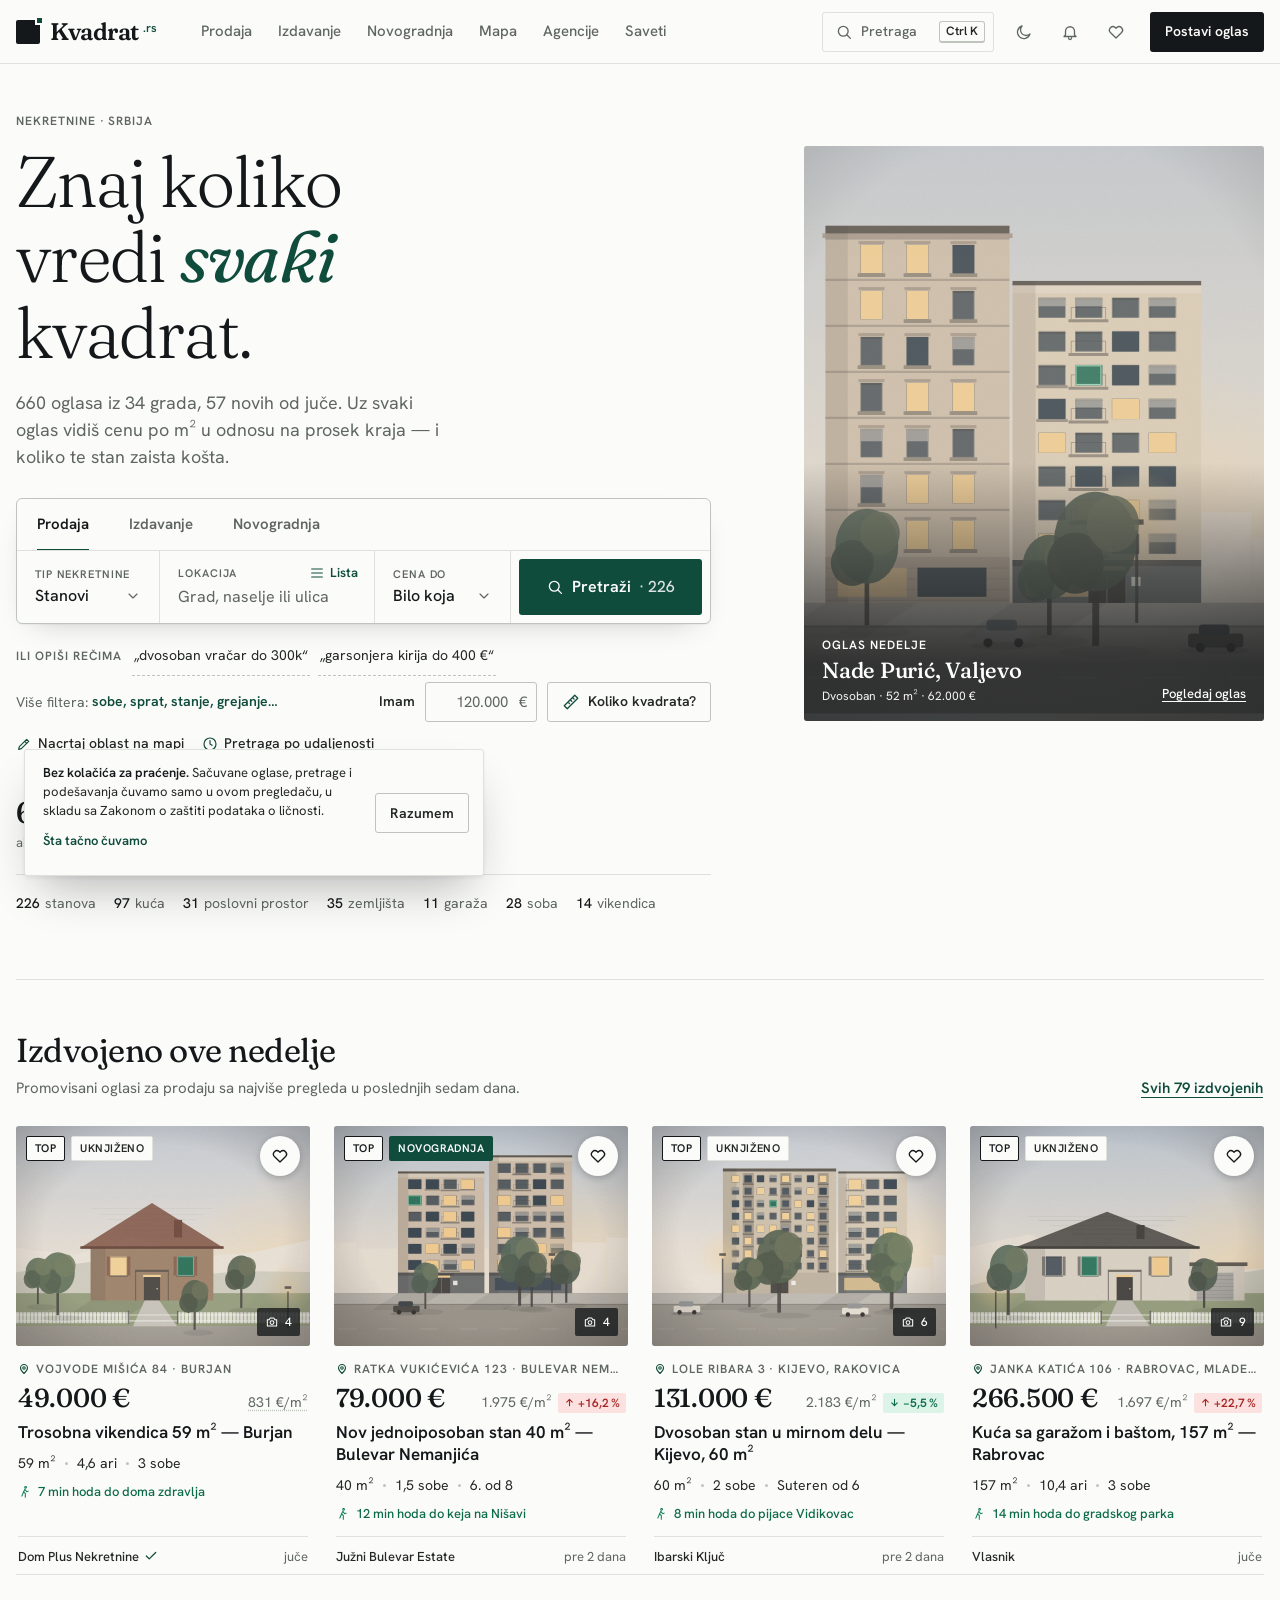
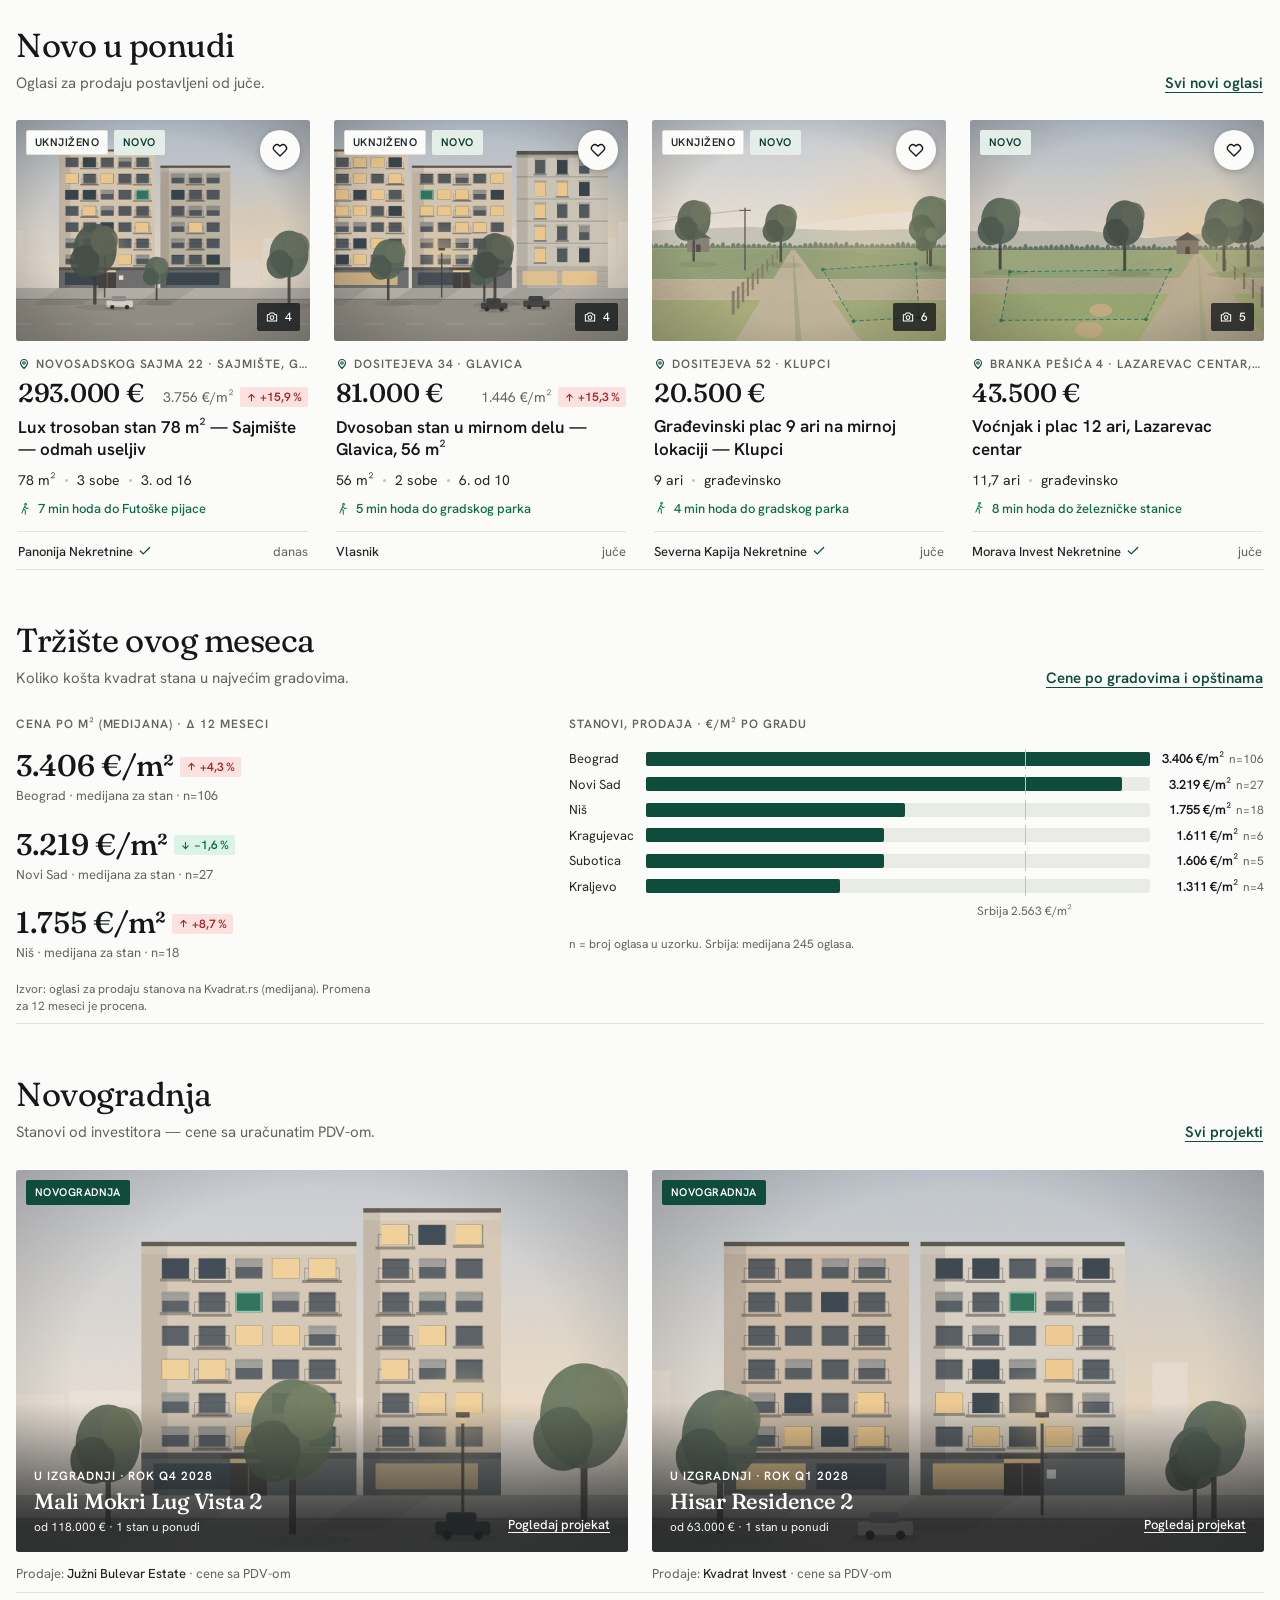
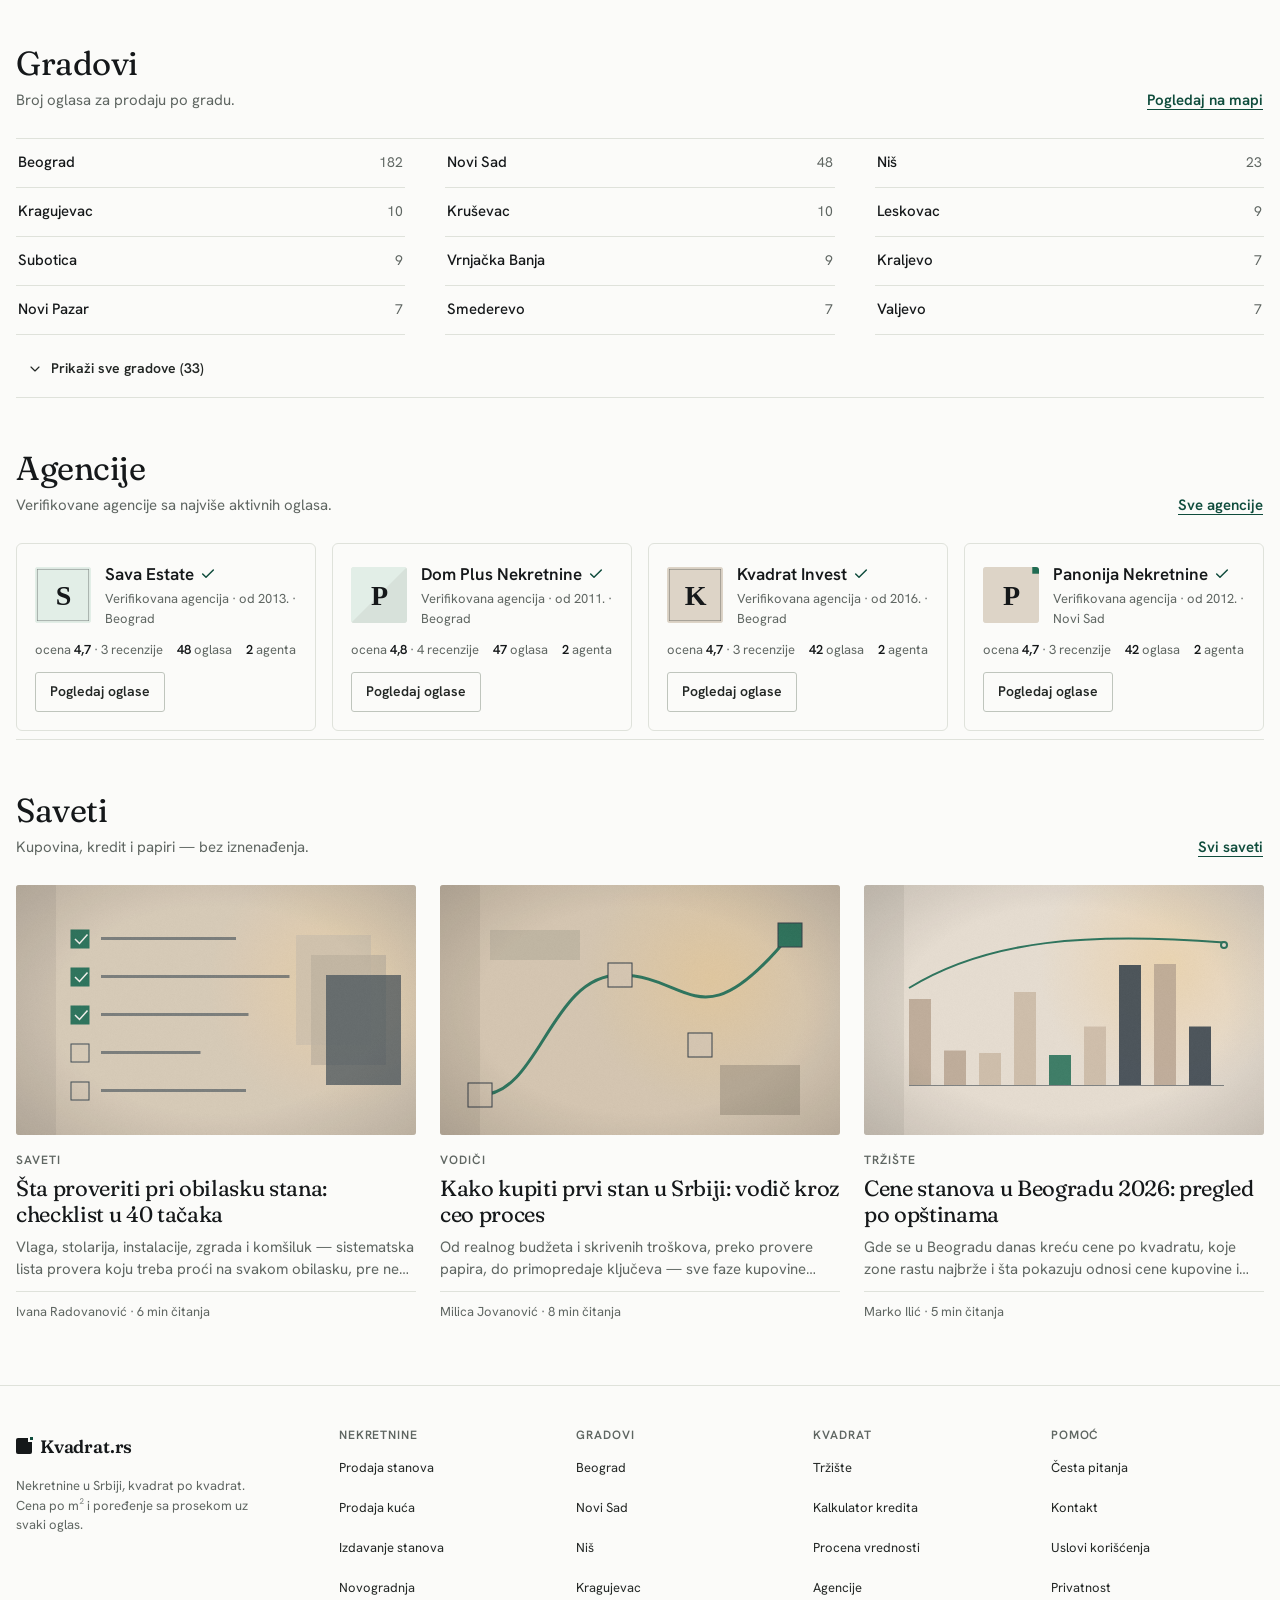
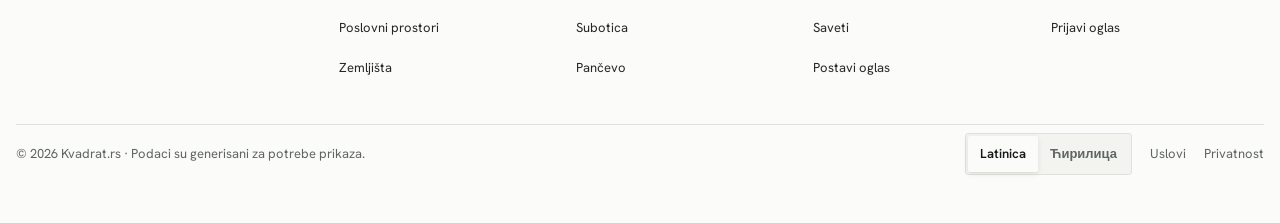
==== commit 45baa8de: "Redizajn završen: integracija, dva QA kruga, celovita provera (dizajn, kompletnost, jezik), README C" ====
--- a/index.html
+++ b/index.html
@@ -9,10 +9,12 @@
 <script>
 /* tema pre prvog crtanja (bez bljeska): kv.theme = 'light' | 'dark'; bez vrednosti važi sistemska */
 (function () { try { var t = localStorage.getItem('kv.theme'); if (t === 'light' || t === 'dark') document.documentElement.setAttribute('data-theme', t); } catch (e) { /* localStorage nedostupan */ } })();
+/* pismo pre prvog crtanja: kv.script = 'cyr' → lang="sr-Cyrl" (fontovi sa ćirilicom, vidi shell.css) */
+(function () { try { if (localStorage.getItem('kv.script') === 'cyr') document.documentElement.setAttribute('lang', 'sr-Cyrl'); } catch (e) { /* localStorage nedostupan */ } })();
 </script>
 <link rel="preconnect" href="https://fonts.googleapis.com">
 <link rel="preconnect" href="https://fonts.gstatic.com" crossorigin>
-<link href="https://fonts.googleapis.com/css2?family=Fraunces:ital,opsz,wght,SOFT@0,9..144,300..700,50;1,9..144,300..700,50&family=Hanken+Grotesk:wght@400;500;600;700&display=swap" rel="stylesheet">
+<link href="https://fonts.googleapis.com/css2?family=Fraunces:ital,opsz,wght,SOFT@0,9..144,300..700,50;1,9..144,300..700,50&family=Hanken+Grotesk:wght@400;500;600;700&family=Literata:opsz,wght@7..72,300..700&family=Manrope:wght@400..700&display=swap" rel="stylesheet">
 <link rel="stylesheet" href="css/tokens.css">
 <link rel="stylesheet" href="css/base.css">
 <link rel="stylesheet" href="css/components.css">
--- a/css/tokens.css
+++ b/css/tokens.css
@@ -123,9 +123,9 @@
   color-scheme:dark;
 }
 
-/* dark: photos are left light but dimmed slightly so they sit in the page */
-:root[data-theme="dark"] .ph>img, :root[data-theme="dark"] .ph>svg{filter:brightness(.9)}
-@media (prefers-color-scheme:dark){ :root:not([data-theme="light"]) .ph>img, :root:not([data-theme="light"]) .ph>svg{filter:brightness(.9)} }
+/* dark: photos (kartice, galerija, lightbox) are left light but dimmed slightly so they sit in the page */
+:root[data-theme="dark"] .ph>img, :root[data-theme="dark"] .ph>svg, :root[data-theme="dark"] .g>img, :root[data-theme="dark"] .g>svg, :root[data-theme="dark"] .lightbox .stage :is(img,svg):not(.ico), :root[data-theme="dark"] .lightbox .thumbs :is(img,svg){filter:brightness(.9)}
+@media (prefers-color-scheme:dark){ :root:not([data-theme="light"]) .ph>img, :root:not([data-theme="light"]) .ph>svg, :root:not([data-theme="light"]) .g>img, :root:not([data-theme="light"]) .g>svg, :root:not([data-theme="light"]) .lightbox .stage :is(img,svg):not(.ico), :root:not([data-theme="light"]) .lightbox .thumbs :is(img,svg){filter:brightness(.9)} }
 
 @media (prefers-reduced-motion:reduce){
   :root{--dur-fast:0ms;--dur:0ms;--dur-slow:0ms;--dur-photo:0ms}
--- a/css/base.css
+++ b/css/base.css
@@ -71,6 +71,19 @@
 @media (max-width:1100px){.grid-4{grid-template-columns:repeat(2,minmax(0,1fr))}}
 @media (max-width:860px){.grid-3{grid-template-columns:repeat(2,minmax(0,1fr))}.section{padding:40px 0 8px}}
 @media (max-width:600px){.grid-2,.grid-3,.grid-4{grid-template-columns:1fr}.shead{margin-bottom:20px}}
+/* telefon: veza sekcije uvek ide u svoj red i prianja uz uvod (isti obrazac u svim sekcijama) */
+@media (max-width:600px){.shead{row-gap:2px}.shead>div,.shead>header{flex:1 1 100%;min-width:0}.shead .btn-link{align-self:flex-start;min-height:40px;align-items:center;margin-bottom:0}}
+
+/* ───────── zaglavlje stranice: mrvice → nadnaslov → h1 → uvod (isti ritam na svim rutama) ─────────
+   Mrvice su uvek 20px ispod zaglavlja sajta, h1 je 10px ispod mrvica (ili nadnaslova), uvod 14px ispod h1, širine ≤ 60ch.
+   Selektori su namerno jači od pojedinačnih stranica (.agx-head, .ax-head, .tl-head, .pj-head …) da bi ritam bio jedan. */
+main>.wrap:has(>.crumbs:first-child),main>.wrap:has(>:first-child>.crumbs:first-child){padding-top:20px}
+main>.wrap>:first-child:has(>.crumbs:first-child){padding-top:0;margin-top:0}
+main .crumbs:first-child{margin-top:0;margin-bottom:10px}
+main .crumbs:first-child+*{margin-top:0;padding-top:0}
+main .crumbs:first-child+* .eyebrow:first-child,main .crumbs:first-child+.eyebrow{display:block;margin-top:0}
+main .eyebrow+.t-h1{margin-top:10px}
+main .t-h1+.lede{margin-top:14px;max-width:60ch}
 
 /* skip link */
 .skip{position:absolute;left:var(--gutter);top:8px;z-index:80;height:40px;padding:0 14px;display:inline-flex;align-items:center;background:var(--ink);color:var(--bg);border-radius:var(--r);font-weight:600;font-size:14px;transform:translateY(-200%);opacity:0}
@@ -101,13 +114,16 @@
 .ftr .wordmark .mark{width:16px;height:16px;position:relative;background:var(--ink);border-radius:2px}
 .ftr .wordmark .mark::after{content:"";position:absolute;top:-3px;right:-3px;width:7px;height:7px;background:var(--accent);border:2px solid var(--bg)}
 .ftr .tagline{margin-top:10px;max-width:34ch;line-height:1.5}
-.ftr h4{font-size:var(--fs-label);font-weight:600;letter-spacing:var(--ls-label);text-transform:uppercase;color:var(--muted);margin-bottom:12px}
-.ftr-col a{display:block;padding:5px 0;color:var(--text)}
+.ftr h4{font-size:var(--fs-label);font-weight:600;letter-spacing:var(--ls-label);text-transform:uppercase;color:var(--muted);margin-bottom:4px}
+/* veze u podnožju: dodirna površina 40px (do-not #11); ritam kolone ostaje gust jer nema dodatnog razmaka */
+.ftr-col a{display:flex;align-items:center;min-height:40px;padding:0;color:var(--text)}
 .ftr-col a:hover{color:var(--accent)}
-.ftr-bot{display:flex;justify-content:space-between;gap:12px 24px;flex-wrap:wrap;margin-top:36px;padding-top:18px;border-top:1px solid var(--border)}
-.ftr-bot nav{display:flex;gap:18px;flex-wrap:wrap}
+.ftr-bot{display:flex;justify-content:space-between;align-items:center;gap:4px 24px;flex-wrap:wrap;margin-top:36px;padding-top:8px;border-top:1px solid var(--border)}
+.ftr-bot nav{display:flex;align-items:center;gap:0 18px;flex-wrap:wrap}
+.ftr-bot nav a,.ftr .wordmark{display:inline-flex;align-items:center;min-height:40px}
 @media (max-width:860px){.ftr-top{grid-template-columns:repeat(2,minmax(0,1fr))}.ftr-top>.ftr-brand{grid-column:1/-1}.ftr{padding-bottom:calc(48px + var(--bottom-nav-h) + env(safe-area-inset-bottom,0px))}}
-@media (max-width:600px){.ftr-top{grid-template-columns:1fr;gap:28px}}
+/* ≤600 ostaju 2 kolone (oznake ≤ 20 znakova staju i na 390px) — podnožje je upola kraće nego u jednoj koloni */
+@media (max-width:600px){.ftr-top{grid-template-columns:repeat(2,minmax(0,1fr));gap:24px 16px}}
 
 /* donja navigacija (≤860) */
 .bnav{display:none}
@@ -144,7 +160,7 @@
 .btn-secondary[aria-pressed="true"] .ico{fill:var(--accent);stroke:var(--accent)}
 .btn-ghost{color:var(--text)}
 .btn-ghost:hover{background:var(--surface)}
-.btn-link{height:auto;padding:0;color:var(--accent);font-weight:600;border-bottom:1px solid currentColor;border-radius:0;white-space:normal}
+.btn-link{height:auto;min-height:40px;display:inline-flex;align-items:center;padding:0;color:var(--accent);font-weight:600;border-bottom:0;text-decoration:underline;text-decoration-thickness:1px;text-underline-offset:4px;border-radius:0;white-space:normal}
 .btn-link:active{transform:none}
 .btn-lg{height:52px;padding:0 26px;font-size:16px}
 .btn-sm{height:40px;padding:0 14px;font-size:14px}
@@ -183,12 +199,16 @@
 .select-inline{height:40px;width:auto;display:inline-flex;align-items:center;border:1px solid transparent;background-color:transparent;font-weight:600;font-size:14px;padding-left:10px;padding-right:32px;background-position:right 10px center}
 .select-inline:hover{background-color:var(--surface)}
 .select-inline:focus{box-shadow:none;border-color:var(--border-strong)}
+.select-inline:focus-visible,.select:focus-visible{outline:2px solid var(--accent);outline-offset:2px}
 :root[data-theme="dark"] .select{background-image:url("data:image/svg+xml,%3Csvg xmlns='http://www.w3.org/2000/svg' viewBox='0 0 24 24' fill='none' stroke='%23A3A9A2' stroke-width='1.75' stroke-linecap='round' stroke-linejoin='round'%3E%3Cpath d='m6 9 6 6 6-6'/%3E%3C/svg%3E")}
 @media (prefers-color-scheme:dark){:root:not([data-theme="light"]) .select{background-image:url("data:image/svg+xml,%3Csvg xmlns='http://www.w3.org/2000/svg' viewBox='0 0 24 24' fill='none' stroke='%23A3A9A2' stroke-width='1.75' stroke-linecap='round' stroke-linejoin='round'%3E%3Cpath d='m6 9 6 6 6-6'/%3E%3C/svg%3E")}}
 /* segment (pilula) — Prodaja / Izdavanje */
 .seg{display:inline-flex;padding:3px;border-radius:var(--r-pill);background:var(--surface-2);border:1px solid var(--border);max-width:100%}
-.seg button{height:38px;padding:0 18px;border-radius:var(--r-pill);font-weight:600;font-size:14px;color:var(--muted);white-space:nowrap;transition:background var(--dur) var(--ease),color var(--dur) var(--ease)}
+.seg button{height:40px;padding:0 18px;border-radius:var(--r-pill);font-weight:600;font-size:14px;color:var(--muted);white-space:nowrap;transition:background var(--dur) var(--ease),color var(--dur) var(--ease)}
 .seg button[aria-pressed="true"]{background:var(--bg);color:var(--ink);box-shadow:var(--shadow-sm)}
+/* kvadratni segment — sve ostale preklopke (Prikaži kao, EUR/RSD, Stanovi/Kuće, Oglasi/Budžet …); pilula ostaje samo Prodaja/Izdavanje (§9.3) */
+.seg.sq{border-radius:var(--r)}
+.seg.sq button{border-radius:2px}
 /* traka tabova (podvučena) */
 .tabs-ul{display:flex;border-bottom:1px solid var(--border);overflow-x:auto;scrollbar-width:none}
 .tabs-ul::-webkit-scrollbar{display:none}
@@ -219,13 +239,14 @@
 /* checkbox / radio / prekidač */
 .check{display:flex;align-items:center;gap:10px;min-height:40px;font-size:14px;cursor:pointer}
 .check input{appearance:none;-webkit-appearance:none;width:18px;height:18px;margin:0;border:1.5px solid var(--border-strong);border-radius:2px;background:var(--bg);flex:none;cursor:pointer;transition:background var(--dur) var(--ease),border-color var(--dur) var(--ease)}
-.check input[type="radio"]{border-radius:50%}
+.check input[type="radio"]{border-radius:2px}   /* kvadratni sistem (spec 5.2): i radio je kvadrat */
 .check input:checked{background:var(--accent);border-color:var(--accent);background-image:url("data:image/svg+xml,%3Csvg xmlns='http://www.w3.org/2000/svg' viewBox='0 0 24 24' fill='none' stroke='%23fff' stroke-width='3' stroke-linecap='round' stroke-linejoin='round'%3E%3Cpath d='M20 6 9 17l-5-5'/%3E%3C/svg%3E");background-size:13px 13px;background-position:center;background-repeat:no-repeat}
 :root[data-theme="dark"] .check input:checked{background-image:url("data:image/svg+xml,%3Csvg xmlns='http://www.w3.org/2000/svg' viewBox='0 0 24 24' fill='none' stroke='%230C1F18' stroke-width='3' stroke-linecap='round' stroke-linejoin='round'%3E%3Cpath d='M20 6 9 17l-5-5'/%3E%3C/svg%3E")}
 @media (prefers-color-scheme:dark){:root:not([data-theme="light"]) .check input:checked{background-image:url("data:image/svg+xml,%3Csvg xmlns='http://www.w3.org/2000/svg' viewBox='0 0 24 24' fill='none' stroke='%230C1F18' stroke-width='3' stroke-linecap='round' stroke-linejoin='round'%3E%3Cpath d='M20 6 9 17l-5-5'/%3E%3C/svg%3E")}}
 .check input[type="radio"]:checked{background-image:none;box-shadow:inset 0 0 0 3.5px var(--bg)}
 .check .cnt{margin-left:auto;color:var(--muted);font-size:13px;font-variant-numeric:tabular-nums}
 .toggle{width:44px;height:26px;border-radius:13px;background:var(--border-strong);position:relative;transition:background var(--dur);flex:none}
+.toggle::before{content:"";position:absolute;inset:-7px -2px}   /* pogodak 40 × 48 px, izgled ostaje 44 × 26 */
 .toggle::after{content:"";position:absolute;top:3px;left:3px;width:20px;height:20px;border-radius:50%;background:var(--bg);transition:transform var(--dur) var(--ease)}
 .toggle[aria-checked="true"]{background:var(--accent)}.toggle[aria-checked="true"]::after{transform:translateX(18px)}
 .toggle-row{display:flex;align-items:center;justify-content:space-between;gap:12px;min-height:44px;font-size:14px}
--- a/css/components.css
+++ b/css/components.css
@@ -7,6 +7,8 @@
 .logo .mark{width:24px;height:24px;position:relative;background:var(--ink);border-radius:2px;flex:none}
 .logo .mark::after{content:"";position:absolute;top:-4px;right:-4px;width:9px;height:9px;background:var(--accent);border:2px solid var(--bg)}
 .logo small{font-family:var(--f-body);font-size:12px;font-weight:600;color:var(--accent);margin-left:-6px;align-self:flex-start;margin-top:2px;letter-spacing:0}
+/* logo-veza: dodirna površina 40px (do-not #11) bez promene rasporeda — 8px unutrašnjeg prostora gore/dole, poništeno negativnom marginom */
+a.logo{padding-block:8px;margin-block:-8px}
 
 /* ───────── fotografija (zajedničko) ───────── */
 .ph{position:relative;aspect-ratio:4/3;overflow:hidden;border-radius:var(--r);background:var(--surface-2);display:block}
@@ -295,6 +297,7 @@
 .pin.on{z-index:3}.pin.on .p{background:var(--accent);border-color:var(--accent);color:var(--on-accent)}.pin.on .s{background:var(--accent)}
 .pin.seen .p{color:var(--muted);border-color:var(--border-strong);border-style:dashed}.pin.seen .s{background:var(--border-strong)}
 .pin.new .p{border-color:var(--accent);color:var(--accent-ink)}
+.pin.on.new .p{color:var(--on-accent)}   /* izabran pin novogradnje: svetao tekst na tamnoj podlozi */
 .pin.cl{transform:translate(-50%,-50%)}.pin.cl .p{width:36px;height:36px;padding:0;justify-content:center;background:var(--ink);color:var(--bg);border-color:var(--bg);font-weight:700}.pin.cl .s{display:none}
 .pin.cl.lg .p{width:44px;height:44px;font-size:14px}
 .pin.static{position:relative;transform:none;display:inline-flex}
@@ -391,7 +394,7 @@
 @media (max-width:860px){.contact{position:static}}
 
 /* ───────── poređenje (§5.26) ───────── */
-.compare-wrap{overflow-x:auto;scrollbar-width:none;-webkit-overflow-scrolling:touch;mask-image:linear-gradient(90deg,#000 calc(100% - 36px),transparent);-webkit-mask-image:linear-gradient(90deg,#000 calc(100% - 36px),transparent)}
+.compare-wrap{position:relative;overflow-x:auto;scrollbar-width:none;-webkit-overflow-scrolling:touch;mask-image:linear-gradient(90deg,#000 calc(100% - 36px),transparent);-webkit-mask-image:linear-gradient(90deg,#000 calc(100% - 36px),transparent)}
 .compare-wrap::-webkit-scrollbar{display:none}
 .compare{border-collapse:separate;border-spacing:0;font-size:14px;table-layout:fixed;width:auto}
 .compare th,.compare td{padding:10px 16px 10px 0;border-bottom:1px solid var(--border);vertical-align:top;text-align:left}
@@ -424,7 +427,7 @@
 @media (max-width:600px){.stepper{display:none}.stepper-m{display:block;font-size:13px;color:var(--muted)}.stepper-m b{color:var(--ink);font-weight:600}.stepper-m .bar{height:2px;background:var(--border);margin-top:8px;position:relative}.stepper-m .bar i{position:absolute;left:0;top:0;bottom:0;background:var(--accent)}}
 
 /* ───────── tabela (§5.28) ───────── */
-.table-wrap{overflow-x:auto;scrollbar-width:none;-webkit-overflow-scrolling:touch;mask-image:linear-gradient(90deg,#000 calc(100% - 36px),transparent);-webkit-mask-image:linear-gradient(90deg,#000 calc(100% - 36px),transparent)}
+.table-wrap{position:relative;overflow-x:auto;scrollbar-width:none;-webkit-overflow-scrolling:touch;mask-image:linear-gradient(90deg,#000 calc(100% - 36px),transparent);-webkit-mask-image:linear-gradient(90deg,#000 calc(100% - 36px),transparent)}
 @media (min-width:1101px){.table-wrap{mask-image:none;-webkit-mask-image:none}}
 .table-wrap::-webkit-scrollbar{display:none}
 .table{width:100%;border-collapse:collapse;font-size:14px}
@@ -446,6 +449,8 @@
 
 /* ───────── Komšiluk (§5.29) ───────── */
 .hood h2{font-family:var(--f-display);font-variation-settings:var(--soft);font-size:22px;letter-spacing:var(--ls-display);color:var(--ink);margin-bottom:8px}
+.hood .hood-src{margin:0 0 4px;color:var(--muted)}
+.hood .hood-src .link{display:inline-flex;align-items:center;min-height:40px}
 .hood ul li{display:flex;justify-content:space-between;align-items:center;gap:12px;min-height:44px;border-bottom:1px solid var(--border);font-size:15px}
 .hood ul li .l{display:inline-flex;align-items:center;gap:10px;min-width:0}
 .hood ul li .l .ico{width:16px;height:16px;color:var(--muted)}
@@ -466,7 +471,7 @@
 .views button .ico{width:16px;height:16px}
 .filterbar .row1{display:none}
 @media (max-width:860px){
-  .filterbar{flex-direction:column;align-items:stretch;gap:10px;padding:10px 0}
+  .filterbar{flex-direction:column;align-items:stretch;gap:10px;padding:10px 0;flex-wrap:nowrap}   /* nowrap: dug red pilula ne sme da razvuče stranu */
   .filterbar .row1{display:flex;align-items:center;gap:8px}
   .filterbar .row1 .sp{flex:1}
   .filterbar .rail{margin-right:calc(-1 * var(--gutter-r))}
@@ -503,3 +508,23 @@
 .chip-row{display:flex;gap:8px;flex-wrap:wrap}
 .dim{opacity:.6}
 .photo-badges{position:absolute;left:10px;top:10px;display:flex;gap:6px}
+
+/* ───────── integracija: dodirne površine ≥ 40px bez promene izgleda (do-not #11) ───────── */
+.shead .btn-link{min-height:40px;display:inline-flex;align-items:flex-end;margin-bottom:0}
+/* naslov kartice: nevidljivo proširenje klika na visinu 40px */
+.card h3 a,.row h3 a,.row-c h3 a{position:relative}
+.card h3 a::after,.row h3 a::after,.row-c h3 a::after{content:"";position:absolute;left:0;right:0;top:50%;height:40px;transform:translateY(-50%)}
+/* Δ čip (tooltip na prelaz/dodir; nije Tab-stanica, objašnjenje je u aria-label): pogodak za dodir 40px visine */
+.delta[role="img"]{position:relative}
+.delta[role="img"]::after{content:"";position:absolute;left:0;right:0;top:50%;height:40px;transform:translateY(-50%)}
+/* mrvice: veze 40px visine, poravnate sa tekstom */
+.crumbs a{display:inline-flex;align-items:center;min-height:40px}
+.crumbs{row-gap:0}
+/* €/m² bez Δ čipa (manje od 5 sličnih oglasa): prigušeno, objašnjenje na prelazu */
+.ppm.nodelta{cursor:help;text-decoration:underline dotted var(--border-strong);text-underline-offset:3px}
+/* tabovi: fade samo na strani gde ima još sadržaja */
+@media (max-width:860px){
+  .tabs .tabs-ul.is-end:not(.is-start){mask-image:linear-gradient(90deg,transparent,#000 36px);-webkit-mask-image:linear-gradient(90deg,transparent,#000 36px)}
+  .tabs .tabs-ul.is-start.is-end{mask-image:none;-webkit-mask-image:none}
+  .tabs .tabs-ul:not(.is-start):not(.is-end){mask-image:linear-gradient(90deg,transparent,#000 36px,#000 calc(100% - 36px),transparent);-webkit-mask-image:linear-gradient(90deg,transparent,#000 36px,#000 calc(100% - 36px),transparent)}
+}
--- a/css/pages/home.css
+++ b/css/pages/home.css
@@ -4,14 +4,18 @@
 .wrap .hm.wrap{padding-left:0;padding-right:0;max-width:none}
 
 /* ───────── hero (7/5) ───────── */
-.hm-hero{display:grid;grid-template-columns:minmax(0,7fr) minmax(0,5fr);gap:56px;align-items:center;padding:48px 0 56px}
+/* align start + odmak: vrh fotografije u liniji sa visinom verzala H1 (eyebrow 12px + 14px razmak + optički pomak), ne centrirano naspram duže kolone */
+.hm-hero{display:grid;grid-template-columns:minmax(0,7fr) minmax(0,5fr);gap:56px;align-items:start;padding:48px 0 56px}
 .hm-copy{min-width:0}
 .hm-h1{margin-top:14px;max-width:11.5ch}
 .hm-lede{margin-top:20px;max-width:44ch}
 .hm-copy>.tiles{margin-top:32px}
-.hm-copy .types a{display:inline-flex;align-items:baseline;min-height:28px}
-
-.hm-feature{margin:0;justify-self:end;width:100%;max-width:460px}
+.hm-copy .types{row-gap:0;padding-top:8px}
+.hm-copy .types a{display:inline-flex;align-items:center;min-height:40px}
+/* zajednički .btn-link u zaglavlju sekcije: cilj ≥40px (privremeno, dok ui.js ne dobije isto — vidi izveštaj) */
+.hm .shead .btn-link{min-height:40px;align-items:flex-end}
+
+.hm-feature{margin:34px 0 0;justify-self:end;width:100%;max-width:460px}
 .hm-feature .ph{box-shadow:none}
 .hm-feature .cap{top:55%;display:flex;flex-direction:column;justify-content:flex-end;padding:0 18px 16px;
   background:linear-gradient(to top,var(--photo-ink) 0,var(--photo-ink) 22%,transparent 100%)}
@@ -22,14 +26,19 @@
 .hm-search{position:relative;margin-top:28px;max-width:720px}
 .hm-search .search .tabs-ul button{min-height:48px}
 .hm-search .fields{grid-template-columns:minmax(0,1fr) minmax(0,1.5fr) minmax(0,.95fr) auto}
-.hm-search .field{justify-content:center}
-.hm-search .field .sel select{cursor:pointer}
-.hm-search .f-loc{min-width:0}
+.hm-search .field{justify-content:center;position:relative}
+.hm-search .field .sel select{cursor:pointer;min-height:40px;margin:-8px 0}
+.hm-search .field.from-text .sel select{color:var(--accent-ink)}
+.hm-search .f-loc{min-width:0;scroll-margin-top:calc(var(--header-h) + env(safe-area-inset-top,0px) + 8px)}
 .hm-search .loc-in{display:flex;flex-wrap:wrap;align-items:center;gap:6px;min-width:0}
 .hm-search .loc-chips{display:contents}
 .hm-search .loc-chips .tag{height:30px;font-size:14px;max-width:100%}
-.hm-search .f-loc input{flex:1 1 8ch;min-width:8ch;height:26px}
+.hm-search .loc-chips .tag button{position:relative}
+.hm-search .loc-chips .tag button::after{content:"";position:absolute;inset:-8px}
+.hm-search .loc-chips .tag.off{color:var(--muted);text-decoration:line-through;text-decoration-color:var(--muted)}
+.hm-search .f-loc input{flex:1 1 8ch;min-width:8ch;height:40px;margin:-7px 0}
 .hm-search .f-loc.has-chips{padding-top:10px;padding-bottom:10px}
+.hm-search .f-loc.has-chips .loc-in{row-gap:4px}
 
 /* lista predloga (izvan .search zbog overflow:hidden) */
 .hm-ac{position:absolute;z-index:20;margin:0;padding:6px 0;list-style:none;background:var(--bg);border:1px solid var(--border-strong);border-radius:var(--r-md);box-shadow:var(--shadow-lg);max-height:min(372px,60vh);overflow:auto}
@@ -64,10 +73,32 @@
 .hm-zero{margin-top:6px;font-size:var(--fs-sm);color:var(--text);padding-left:12px;border-left:2px solid var(--accent)}
 .hm-zero a{color:var(--accent);font-weight:600;border-bottom:1px solid currentColor}
 
+/* nedavne pretrage (i „Tvoje pretrage“) — kvadratni tagovi sa današnjim brojem */
+.hm-recent{display:flex;align-items:center;flex-wrap:wrap;gap:8px 10px;margin-top:8px;font-size:var(--fs-sm);color:var(--muted)}
+.hm-recent[hidden]{display:none}
+.hm-recent .lbl{font-size:var(--fs-label);font-weight:600;letter-spacing:var(--ls-label);text-transform:uppercase;color:var(--muted)}
+.hm-recent .chips{display:flex;flex-wrap:wrap;gap:6px 8px;align-items:center;min-width:0}
+.hm-rtag{height:auto;min-height:40px;max-width:100%;padding:0 10px;gap:10px;font-size:var(--fs-sm);color:var(--text);transition:background var(--dur) var(--ease)}
+.hm-rtag .lb{overflow:hidden;text-overflow:ellipsis;white-space:nowrap;min-width:0}
+.hm-rtag .k{flex:none;color:var(--muted);font-size:var(--fs-xs);font-variant-numeric:tabular-nums;padding-left:10px;border-left:1px solid var(--border-strong)}
+.hm-rtag:hover{background:var(--surface-2);color:var(--ink)}
+.hm-recent .hint{flex-basis:100%;font-size:var(--fs-xs);color:var(--muted)}
+.hm-resume .hm-saved{margin:0 0 28px}
+
 .hm-more{display:flex;align-items:center;justify-content:space-between;flex-wrap:wrap;gap:8px 16px;margin-top:6px}
 .hm-more .search-more{margin-top:0}
 .hm-more .search-more a{display:inline-flex;align-items:center;min-height:40px}
-.hm-budget .ico{color:var(--accent)}
+
+/* D7: „Imam ___ € · Koliko kvadrata?“ */
+.hm-budget{display:flex;align-items:center;gap:10px;flex-wrap:wrap}
+.hm-budget label{font-size:var(--fs-sm);font-weight:600;color:var(--text)}
+.hm-budget .b-in{position:relative;display:inline-flex}
+.hm-budget input{width:calc(9ch + 40px);height:40px;border:1px solid var(--border-strong);border-radius:var(--r);background:var(--bg);padding:0 28px 0 10px;font-size:15px;font-weight:500;color:var(--ink);text-align:right;font-variant-numeric:tabular-nums}
+.hm-budget input:focus{border-color:var(--accent);outline:0;box-shadow:0 0 0 3px var(--accent-soft)}
+.hm-budget input::placeholder{color:var(--muted);font-weight:400}
+.hm-budget .cur{position:absolute;right:10px;top:50%;transform:translateY(-50%);color:var(--muted);font-size:15px;pointer-events:none}
+.hm-budget .b-in.rent input{padding-right:56px}
+.hm-budget .btn .ico{color:var(--accent)}
 
 /* ───────── sekcije ───────── */
 .hm-nw{white-space:nowrap}
@@ -121,6 +152,15 @@
 .hm .section:last-child{padding-bottom:64px}
 
 /* ───────── odzivnost ───────── */
+/* hero kolona (7/12) je ispod 1280px (širina .wrap) preuska za 4 polja u redu (vrednosti „Sta…“, „Bil…“): 2×2 kao base.css ≤860px */
+@media (max-width:1279px){
+  .hm-search .fields{grid-template-columns:minmax(0,1fr) minmax(0,1.4fr)}
+  .hm-search .field{border-bottom:1px solid var(--border)}
+  .hm-search .field:nth-child(2){border-right:0}
+  .hm-search .field:nth-child(3){grid-column:1/-1;border-right:0}
+  .hm-search .go{grid-column:1/-1}
+  .hm-search .go .btn{min-height:52px}
+}
 @media (max-width:1100px){
   .hm-hero{gap:40px}
   .hm-agencies{grid-template-columns:repeat(2,minmax(0,1fr))}
@@ -128,7 +168,7 @@
 }
 @media (max-width:860px){
   .hm-hero{grid-template-columns:1fr;gap:28px;padding:20px 0 40px}
-  .hm-feature{order:-1;justify-self:stretch;max-width:none}
+  .hm-feature{order:-1;justify-self:stretch;max-width:none;margin-top:0}
   .hm-feature .ph.r45{aspect-ratio:16/10}
   .hm-feature .cap{top:30%}
   .hm-h1{margin-top:10px}
@@ -142,20 +182,79 @@
   .hm-arts .hm-art:nth-child(3){display:none}
 }
 @media (max-width:600px){
-  .hm-hero{padding-top:16px}
+  /* prvi ekran (390×844): fotografija ostaje prva (§6.1), ali tabovi i prvo polje pretrage moraju iznad donje navigacije */
+  .hm-hero{padding-top:16px;gap:20px}
+  .hm-feature .ph.r45{aspect-ratio:2/1}
+  .hm-feature .cap{top:20%}
+  .hm-h1{font-size:36px}
+  .hm-lede{margin-top:14px}
   .hm-search .fields{grid-template-columns:1fr}
   .hm-search .field{border-right:0;grid-column:auto}
   .hm-search .tabs-ul button{flex:1;padding:14px 8px}
   .hm-parse .hint{display:none}
   .hm-more{align-items:flex-start;flex-direction:column}
+  .hm-budget .b-in{flex:1 1 8ch;min-width:0}
+  .hm-budget input{width:100%;min-width:0}
   .hm-copy>.tiles{display:grid;grid-template-columns:repeat(2,minmax(0,1fr));gap:20px 16px}
   .hm-m-tiles .tiles{flex-direction:column;gap:20px}
   .hm-proj .cap{padding-top:48px}
   .hm-agencies{grid-template-columns:1fr}
-  .hm-arts{grid-template-columns:1fr}
   .hm-arts .hm-art:nth-child(3){display:flex}
+  /* vitrine na telefonu: vodoravna traka sa poravnanjem (Hemnet/Funda), ne 8 kartica jedna ispod druge; desna ivica izlazi do ivice ekrana */
+  .hm .cards,.hm-arts{grid-template-columns:none;grid-auto-flow:column;grid-auto-columns:84%;gap:16px;overflow-x:auto;overscroll-behavior-x:contain;
+    scroll-snap-type:x proximity;scrollbar-width:none;
+    padding:6px 16px 6px 6px;margin:-6px calc(-1 * max(16px, env(safe-area-inset-right))) -6px -6px;scroll-padding-left:6px;
+    -webkit-mask-image:linear-gradient(90deg,var(--ink) calc(100% - 28px),transparent);mask-image:linear-gradient(90deg,var(--ink) calc(100% - 28px),transparent)}
+  .hm .cards::-webkit-scrollbar,.hm-arts::-webkit-scrollbar{display:none}
+  .hm .cards>.card,.hm-arts>.hm-art{scroll-snap-align:start}
 }
 @media (prefers-reduced-motion:reduce){
   .hm-art .ph img{transition:none}
   .hm-art:hover .ph img{transform:none}
 }
+
+/* QA r1: alternativa istog imena („ili: Palilula (Niš)“) — akcija, ne uslov */
+.hm-alt{display:inline-flex;align-items:center;gap:4px;color:var(--muted)}
+.hm-alt b{font-weight:500;color:var(--text)}
+.hm-alt:hover b{color:var(--accent)}
+/* „Nastavi gde si stao“: preporuke na osnovu sačuvanih */
+.hm-recs{margin-top:40px}
+.hm-recs-h{font-family:var(--f-display);font-size:var(--fs-h3);font-weight:500;line-height:1.2;margin:0}
+.hm-recs .hm-src{margin:6px 0 18px}
+
+/* „Izaberi iz liste“ uz oznaku Lokacija */
+.hm-search .f-lh{display:flex;align-items:center;justify-content:space-between;gap:8px;min-width:0}
+.hm-pick{position:relative;display:inline-flex;align-items:center;gap:5px;height:20px;padding:0;margin:-2px -2px -2px 0;font-size:var(--fs-xs);font-weight:600;color:var(--accent);white-space:nowrap;border-radius:2px}
+.hm-pick .ico{color:var(--accent)}
+.hm-pick::after{content:"";position:absolute;inset:-10px -12px}
+.hm-pick:hover span{text-decoration:underline;text-underline-offset:3px}
+.hm-pick .l2{display:none}
+/* ≥1280: četiri polja u redu, polje Lokacija je usko → kratka oznaka */
+@media (min-width:1280px){ .hm-pick .l1{display:none} .hm-pick .l2{display:inline} }
+
+/* drugi načini pretrage */
+.hm-ways{display:flex;flex-wrap:wrap;gap:0 18px;flex-basis:100%;margin-top:-6px;font-size:var(--fs-sm)}
+.hm-ways a{display:inline-flex;align-items:center;gap:6px;min-height:40px;color:var(--text);font-weight:500}
+.hm-ways a .ico{color:var(--accent)}
+.hm-ways a:hover{color:var(--accent)}
+
+/* list: grad → opština → naselje */
+.hm-pk-city{display:flex;flex-direction:column;gap:6px;padding:4px 0 12px}
+.hm-pk-city label{font-size:var(--fs-label);font-weight:600;letter-spacing:var(--ls-label);text-transform:uppercase;color:var(--muted)}
+.hm-pk-city .sel{position:relative;display:flex;align-items:center}
+.hm-pk-city select{appearance:none;-webkit-appearance:none;width:100%;height:44px;padding:0 36px 0 12px;border:1px solid var(--border-strong);border-radius:var(--r);background:var(--bg);color:var(--ink);font-size:16px;font-weight:500;cursor:pointer}
+.hm-pk-city .sel .ico{position:absolute;right:12px;color:var(--muted);pointer-events:none}
+.hm-pk-sum{font-size:var(--fs-sm);color:var(--text);padding:0 0 12px;border-bottom:1px solid var(--border);overflow-wrap:anywhere}
+.hm-pk-t{margin-top:14px;font-size:var(--fs-label);font-weight:600;letter-spacing:var(--ls-label);text-transform:uppercase;color:var(--muted)}
+.hm-pk-list{margin-top:4px}
+.hm-pk-g{border-bottom:1px solid var(--border)}
+.hm-pk-m{display:flex;align-items:center;gap:8px;min-height:48px}
+.hm-pk-m .check{flex:1;min-width:0;min-height:48px;font-size:15px;font-weight:500;color:var(--ink)}
+.hm-pk-m .check .cnt,.hm-pk-ns .check .cnt{padding-left:12px}
+.hm-pk-x{flex:none;width:40px;height:40px;color:var(--muted)}
+.hm-pk-m.open .hm-pk-x{color:var(--ink)}
+.hm-pk-ns{padding:0 48px 8px 28px}
+.hm-pk-ns[hidden]{display:none}
+.hm-pk-ns .check{color:var(--text)}
+.hm-pk-ns .check.dis{color:var(--muted);cursor:default}
+.hm-pk-ns .check.dis input{cursor:default;opacity:.55}
--- a/css/pages/search.css
+++ b/css/pages/search.css
@@ -12,32 +12,43 @@
 .srp-meta b{color:var(--ink);font-weight:600}
 .srp-meta .dot,.srp-count .dot{margin:0 9px;color:var(--border-strong)}
 .srp-new{border-bottom:1px dotted var(--border-strong);cursor:help}
-.srp-save{flex:none}
+.srp-save{flex:none;display:flex;flex-wrap:wrap;gap:8px;align-items:center}
+.srp-saveslot{display:contents}
+.srp-hbtn{gap:6px}
+.srp-hbtn .ico{color:var(--muted)}
+.srp-share{display:grid;gap:6px;max-width:640px;margin-top:14px;padding-left:12px;border-left:2px solid var(--accent)}
+.srp-share[hidden]{display:none}
+.srp-share .input{font-size:13px}
+.srp-freq{grid-column:1/-1;border:0;margin:0;padding:0;min-width:0}
+.srp-freq legend{padding:0;margin-bottom:2px}
+.srp-freq-l{display:flex;flex-wrap:wrap;gap:0 18px}
 .srp-saved .ico{color:var(--accent)}
 .srp-saveform{display:grid;grid-template-columns:minmax(0,360px) auto;align-items:end;gap:8px 12px;margin-top:16px;padding-left:12px;border-left:2px solid var(--accent);max-width:640px}
 .srp-saveform .help{grid-column:1/-1;margin:0}
 .srp-saveform[hidden]{display:none}
 
 /* ── traka filtera ── */
-.srp-bar{margin-top:4px}
+.srp-bar{margin-top:4px;top:calc(var(--header-h) + env(safe-area-inset-top,0px) - 1px)}
+/* razdelnik između pilula sa izborom i brzih izbora */
+.srp-pdiv{flex:none;align-self:center;width:1px;height:24px;margin:0 4px;background:var(--border)}
+.srp-quick .n{font-variant-numeric:tabular-nums}
 .srp-desk{display:flex;align-items:center;gap:8px;min-width:0}
 .srp-desk-l{flex:1 1 auto}
 .srp-desk-l>.seg,.srp-desk-l>.chip{flex:none}
-.srp-desk-r{margin-left:auto;flex:none}
+.srp-desk-r{margin-left:auto;flex:none;padding-left:12px}
 /* pilule u jednom redu; kad ne staju, skroluju se sa mask-fade (nikad ne prelamaju sticky traku) */
-.srp-pills{display:flex;gap:8px;min-width:0;overflow-x:auto;scrollbar-width:none;padding-right:28px;margin-right:-20px;mask-image:linear-gradient(90deg,#000 calc(100% - 28px),transparent);-webkit-mask-image:linear-gradient(90deg,#000 calc(100% - 28px),transparent)}
+.srp-pills{display:flex;gap:8px;min-width:0;overflow-x:auto;scrollbar-width:none;padding-right:28px;margin-right:0;mask-image:linear-gradient(90deg,#000 calc(100% - 28px),transparent);-webkit-mask-image:linear-gradient(90deg,#000 calc(100% - 28px),transparent)}
 .srp-pills::-webkit-scrollbar{display:none}
 @media (min-width:861px){.srp-bar{flex-wrap:nowrap}}
 .srp-desk-r .sort span{white-space:nowrap}
-.srp-desk-r .select-inline{max-width:200px}
+.srp-desk-r .select-inline{max-width:200px;min-width:0;field-sizing:content}
 .srp-desk .seg button{padding:0 14px}
 .srp-desk-r .views button{padding:0 10px}
 .srp-norail .srp-all{display:inline-flex}
-/* bez bočne trake traka ima i „Svi filteri”: prikaz ostaje samo sa ikonama (naziv u aria-label), da sve stane u jedan red */
-@media (min-width:861px){.srp-norail .srp-desk-r .views button span,.srp-norail .srp-desk-r .sort>span{display:none}.srp-norail .srp-desk-r .views button{padding:0 11px}}
-@media (min-width:861px) and (max-width:1299px){.srp-desk-r .views button span,.srp-desk-r .sort>span{display:none}.srp-desk-r .views button{padding:0 11px}.srp-desk-r .sort .ico{display:block}}
+/* SPEC 5.31: prikaz je tekstualno označen (Mreža · Lista · Mapa) od 1100px; pilule se prve skupljaju (skrol + fade).
+   Samo na tabletu (861–1099) ostaju ikone (naziv u aria-label). */
 .srp-desk-r .sort .ico{display:none;color:var(--muted)}
-@media (min-width:861px){.srp-norail .srp-desk-r .sort .ico{display:block}}
+@media (min-width:861px) and (max-width:1099px){.srp-desk-r .views button span,.srp-desk-r .sort>span{display:none}.srp-desk-r .views button{padding:0 11px}.srp-desk-r .sort .ico{display:block}}
 .srp-info{width:40px;height:40px}
 .srp-bar .srp-rail-h{display:none}
 .srp-sortbtn{gap:6px}
@@ -46,6 +57,7 @@
   .srp-bar{flex-wrap:nowrap}
   .srp-bar .srp-rail-h{display:flex}
   .srp-bar .row1 .views{height:40px}
+  .srp-bar .row1 .views button{min-width:44px}
 }
 
 /* aktivni filteri — kvadratni tagovi, prelamaju se */
@@ -72,6 +84,9 @@
 .srp .pr{display:flex;flex-wrap:wrap;gap:8px}
 .srp .chip.is-zero,.srp-sheet .chip.is-zero{color:var(--muted);border-color:var(--border);border-style:dashed}
 .srp .chip.is-zero .n,.srp-sheet .chip.is-zero .n{background:var(--surface-2);color:var(--muted)}
+.srp .check.is-zero,.srp-sheet .check.is-zero{color:var(--muted)}
+.srp .check.is-zero input,.srp-sheet .check.is-zero input{border-style:dashed}
+.srp .check.is-zero .cnt,.srp-sheet .check.is-zero .cnt{color:var(--muted)}
 .srp-grp .t{gap:8px;align-items:baseline}
 .srp-est{font-size:12px;font-weight:500;letter-spacing:0;text-transform:none;color:var(--muted)}
 .srp-pair{display:grid;grid-template-columns:minmax(0,1fr) minmax(0,1fr) auto;gap:8px;align-items:center}
@@ -90,17 +105,31 @@
 .srp-grp .pr+.toggle-row{margin-top:10px}
 .srp-grp .fld+.srp-checks{margin-top:10px}
 .srp-reset{padding:20px 0 0}
+.srp-costf{display:grid;gap:10px}
+.srp-one{display:grid;grid-template-columns:minmax(0,1fr) auto;gap:8px;align-items:center}
+.srp-one .input{font-variant-numeric:tabular-nums}
+.srp-ext{display:inline-flex;align-items:center;min-height:40px;color:var(--accent);font-weight:600;text-decoration:underline;text-underline-offset:3px}
+.srp-grp .help a{color:var(--accent);font-weight:600}
+.srp-grp .fld+.pr{margin-top:10px}
 
 /* ── kartice: dodaci (meni, prikaz cene, budžet, putovanje, semafor, duplikati) ── */
 .srp-more{width:40px;height:40px;border-radius:50%;display:inline-flex;align-items:center;justify-content:center;color:var(--ink);background:var(--bg);transition:background var(--dur) var(--ease),color var(--dur) var(--ease)}
 .srp-more:hover{background:var(--surface)}
 .srp-more.on{background:var(--accent-soft);color:var(--accent-ink)}
-.card>.srp-more{position:absolute;top:10px;right:58px;box-shadow:var(--shadow-pin)}
+.card .foot .srp-more{position:static;flex:none;width:40px;height:40px;margin:-10px -10px -10px 0;background:transparent;box-shadow:none;color:var(--muted)}
+.card .foot .srp-more:hover{background:var(--surface);color:var(--ink)}
+.card .foot .srp-more.on{background:var(--accent-soft);color:var(--accent-ink)}
+/* fotografija nosi samo srce (kao kartice na početnoj, oglasu i agenciji): dve oznake staju u jedan red */
+.srp-cards .card .badges{max-width:calc(100% - 60px)}
 .row .side .srp-more{border:1px solid var(--border)}
 .row-c>.srp-more{position:absolute;top:60px;right:0;border:1px solid var(--border)}
 @media (max-width:600px){.row .side{gap:8px}}
 
 .srp .is-seen h3 a,.srp .is-seen .ttl{color:color-mix(in srgb,var(--ink) 70%,var(--bg))}
+.srp .is-seen .ph{opacity:.85}
+.srp-seen{flex:none;font-size:12px;color:var(--muted);white-space:nowrap}
+.card .foot .srp-seen,.row .foot .srp-seen{margin-left:auto}
+.foot .srp-seen+time{margin-left:0}
 .srp .is-hidden{opacity:.6}
 .srp-pmode{letter-spacing:-.01em}
 .srp-pm{display:flex;flex-wrap:wrap;align-items:baseline;gap:2px 8px;margin-top:3px;font-size:13px;color:var(--muted);font-variant-numeric:tabular-nums}
@@ -109,26 +138,51 @@
 .srp-aff{display:inline-flex;align-items:center;height:24px;padding:0 8px;border-radius:2px;font-size:12px;font-weight:600;font-variant-numeric:tabular-nums;cursor:help}
 .srp-aff-odmah{background:var(--success-soft);color:var(--success-ink)}
 .srp-aff-kredit{background:var(--accent-soft);color:var(--accent-ink)}
-.srp-aff-samo-kes{background:var(--warning-soft);color:var(--warning-ink)}
+.srp-aff-samo-kes{background:var(--bg);color:var(--ink);box-shadow:inset 0 0 0 1px var(--border-strong)}
 .srp-aff-van-budzeta{background:var(--surface-2);color:var(--muted)}
 .srp-trav{display:flex;flex-wrap:wrap;gap:6px;margin-top:8px}
 .srp-tchip{display:inline-flex;align-items:center;gap:5px;height:26px;padding:0 8px;border-radius:2px;background:var(--surface);font-size:12px;font-weight:500;color:var(--text);font-variant-numeric:tabular-nums;white-space:nowrap}
 .srp-tchip .ico{width:13px;height:13px;color:var(--accent)}
 .row-c .srp-trav,.row-c .srp-affrow{margin-top:5px}
 .srp-sem{position:relative;display:inline-block;flex:none;width:10px;height:10px;border-radius:50%;cursor:help}
-.srp-sem::before{content:"";position:absolute;inset:-12px}
-.srp-sem-zeleno{background:var(--success)}
-.srp-sem-zuto{background:var(--warning)}
-.srp-sem-crveno{background:var(--danger)}
-.table .ag{display:inline-flex;align-items:center;gap:6px}
-.srp-dup{margin-top:10px}
-.srp-dup-b{display:flex;align-items:center;gap:8px;width:100%;min-height:40px;padding:6px 10px;border-radius:var(--r);background:var(--surface);font-size:13px;font-weight:500;color:var(--text);text-align:left}
-.srp-dup-b span{flex:1;min-width:0}
+.srp-sem::before{content:"";position:absolute;inset:-15px}
+.srp-sem-l .srp-sem::before{display:none}
+/* semafor sa nazivom: početak podnožja kartice (telefon: red ispod činjenica) */
+.srp-sem-l{position:relative;flex:none;display:inline-flex;gap:6px;align-items:center;font-size:12px;color:var(--muted);white-space:nowrap;cursor:help}
+.srp-sem-l::before{content:"";position:absolute;inset:-10px -4px}
+.card .foot .srp-sem-l+.ag,.row .foot .srp-sem-l+.ag{padding-left:2px}
+.srp-crow{display:flex;align-items:center;gap:6px 14px;min-height:20px;margin-top:6px}
+.srp-provrow{margin-top:8px}
+.srp-sem-zeleno{background:var(--ink)}
+/* žuto bez žute boje (do-not #1): napola popunjen krug u boji mastila = „proveri” (oštar prelaz, ne gradijent površine) */
+.srp-sem-zuto{background:linear-gradient(90deg,var(--ink) 50%,transparent 50%);box-shadow:inset 0 0 0 1.5px var(--ink)}
+/* crveno: prazan krug sa obrubom (isti monohromni sistem kao Sačuvano/Uporedi) */
+.srp-sem-crveno{background:transparent;box-shadow:inset 0 0 0 1.5px var(--ink)}
+.srp-dup{margin-top:0}
+/* duplikati: tanka linija teksta iznad podnožja (bez obojenog panela, §9.15) */
+.srp-dup-b{display:flex;align-items:center;gap:8px;width:100%;min-height:40px;padding:0;border-top:1px solid var(--border);border-radius:0;background:none;font-size:13px;font-weight:600;color:var(--accent-ink);text-align:left;font-variant-numeric:tabular-nums}
+.srp-dup-b span{flex:1;min-width:0;white-space:nowrap;overflow:hidden;text-overflow:ellipsis}
+.srp-dup-b:hover span{text-decoration:underline;text-underline-offset:3px}
+.card .body>.srp-dup,.row .body>.srp-dup{margin-bottom:-1px}
+.row-c .srp-dup,.row-c>.srp-dupnote{grid-column:1/-1}
+.row-c>.srp-dup{margin-top:-2px}
 .srp-dup-b .ico{color:var(--accent);flex:none}
 .srp-dup-b[aria-expanded="true"] .ico:last-child{transform:rotate(180deg)}
 .srp-dup-l{list-style:none;margin:0;padding:4px 0 0}
-.srp-dup-l a{display:grid;grid-template-columns:minmax(0,1fr) auto auto;gap:10px;align-items:center;min-height:40px;padding:0 10px;border-bottom:1px solid var(--border);font-size:13px}
+.srp-dup-l a{display:grid;grid-template-columns:minmax(0,1fr) auto;gap:2px 10px;align-items:center;min-height:40px;padding:8px 10px;border-bottom:1px solid var(--border);font-size:13px;color:var(--text)}
 .srp-dup-l a:hover{background:var(--surface)}
+.srp-dup-l .ag{display:inline-flex;align-items:center;gap:5px;min-width:0;font-weight:600;color:var(--ink)}
+.srp-dup-l .ag>span:first-child{overflow:hidden;text-overflow:ellipsis;white-space:nowrap}
+.srp-dup-l .ag .ico{flex:none;color:var(--accent)}
+.srp-dup-l b{color:var(--ink);font-variant-numeric:tabular-nums}
+.srp-dup-m{grid-column:1/-1;font-size:12px;color:var(--muted);font-variant-numeric:tabular-nums}
+.srp-dup-best{grid-column:1/-1;display:inline-flex;align-items:center;gap:4px;justify-self:start;font-size:12px;font-weight:600;color:var(--success-ink)}
+.srp-dup-best .ico{color:var(--success-ink)}
+.srp-dup-l .is-best a{box-shadow:inset 2px 0 0 var(--success-ink)}
+.srp-dup-q{flex:none;display:inline-flex;align-items:center;justify-content:center;width:16px;height:16px;border-radius:50%;box-shadow:inset 0 0 0 1.5px var(--ink);font-size:11px;font-weight:700;color:var(--ink);cursor:help}
+.srp-prov{flex:none;display:inline-flex;align-items:center;height:22px;padding:0 7px;border-radius:2px;background:var(--surface);font-size:12px;font-weight:500;color:var(--muted);white-space:nowrap}
+.srp-dupnote{display:flex;align-items:center;gap:6px;margin-top:8px;font-size:12px;color:var(--muted)}
+.srp-dupnote .ico{flex:none;color:var(--muted)}
 
 /* meni „⋯” */
 .srp-menu{position:fixed;z-index:60;min-width:220px;padding:6px;background:var(--bg);border:1px solid var(--border);border-radius:var(--r-md);box-shadow:var(--shadow-lg)}
@@ -140,7 +194,23 @@
 .srp-cards{margin-top:2px}
 .srp-rows{border-top:1px solid var(--border)}
 .srp-table{margin-top:2px}
-.srp-table .table .price{font-size:var(--fs-price-sm)}
+/* Lista (≥861, sa railom i bez njega): tabela mora da stane u kolonu bez horizontalnog skrola — manja sličica, Δ ide ispod €/m²,
+   sprat se prelama, oglašivač se skraćuje, „Detalji” otpada (naslov i sličica već vode na oglas). Cena: serif 18px (SPEC 5.28). */
+.srp-table .table .price{font-size:18px}
+.srp-table .table td,.srp-table .table th{padding-right:10px}
+.srp-table .table .thumb{width:80px}
+.srp-table .table .og{min-width:0;gap:10px}
+.srp-table .table tr>:nth-child(6),.srp-table .table tr>:last-child{display:none}
+.srp-table .table td:nth-child(4){white-space:nowrap}
+.srp-table .table .srp-ppmd{display:block;margin-top:4px}
+.srp-table .table .srp-ppmd .delta{margin:0}
+.srp-table .table .ag{display:inline-flex;align-items:center;gap:6px;max-width:150px;min-width:0;white-space:nowrap}
+.srp-table .table .ag .nm{min-width:0;overflow:hidden;text-overflow:ellipsis;white-space:nowrap}
+.srp-table .table .ag .srp-sem,.srp-table .table .ag .ico{flex:none}
+.srp-table .table .price s{display:block;margin:2px 0 0}
+@media (max-width:1279px){.srp-table .table .ag{max-width:118px}}
+/* ≥ 1280px: kolona „Δ opština” se vraća (tabela se čita kao tabela), kopija ispod €/m² se skriva */
+@media (min-width:1280px){.srp-table .table tr>:nth-child(6){display:table-cell}.srp-table .table .srp-ppmd{display:none}}
 /* mapa (desktop/tablet): lista + lepljiva mapa */
 .srp-split{display:grid;grid-template-columns:minmax(0,1fr) minmax(0,.9fr);gap:24px;align-items:start}
 .srp-split-r{position:sticky;top:calc(var(--header-h) + 84px)}
@@ -154,15 +224,18 @@
 .srp-mapfull .srp-map{height:100%;min-height:0;border-radius:0}
 .srp-car{position:absolute;left:0;right:0;bottom:12px;z-index:6;display:flex;gap:10px;overflow-x:auto;scroll-snap-type:x mandatory;padding:0 16px;scrollbar-width:none;-webkit-overflow-scrolling:touch}
 .srp-car::-webkit-scrollbar{display:none}
-.srp-car .row-c{flex:none;width:min(320px,82vw);padding:10px;scroll-snap-align:center;background:var(--bg);border:1px solid var(--border);border-radius:var(--r-md);box-shadow:var(--shadow)}
+.srp-car .row-c{flex:none;width:min(320px,82vw);height:132px;overflow:hidden;padding:10px;scroll-snap-align:center;background:var(--bg);border:0;border-radius:var(--r);box-shadow:var(--shadow)}
 .srp-car .row-c .fav{top:10px;right:10px}
 .srp-car .row-c>.srp-more{top:56px;right:10px}
 .srp-car .row-c .body{padding-right:48px}
+.srp-car .row-c h3{-webkit-line-clamp:1}
+.srp-car .row-c:has(.srp-pm) .street{display:none}
+.srp-car .row-c .srp-pm{margin-top:1px;white-space:nowrap}
 
 /* kosturi za kartice koje stižu u sledećem frejmu */
 .srp-ph.row-c{height:132px;border-bottom:1px solid var(--border)}
 .srp-ph.row{height:190px;border-bottom:1px solid var(--border)}
-.srp-car .srp-ph{flex:none;width:min(320px,82vw);height:118px;background:var(--bg);border-radius:var(--r-md)}
+.srp-car .srp-ph{flex:none;width:min(320px,82vw);height:132px;background:var(--bg);border-radius:var(--r-md)}
 tr.srp-ph td{height:97px;border-bottom:1px solid var(--border)}
 
 /* paginacija / učitaj još */
@@ -182,6 +255,9 @@
 .srp-below-g{display:grid;grid-template-columns:minmax(0,1.15fr) minmax(0,1fr);gap:48px;align-items:start}
 .srp-bars .bars .lab{max-width:180px}
 .srp-about .prose{margin-top:14px;color:var(--text)}
+.srp-flat{padding-left:12px;border-left:2px solid var(--accent)}
+.srp-flat-v{margin:6px 0 4px;font-family:var(--f-display);font-size:22px;font-weight:500;color:var(--ink)}
+.srp-flat .meta{max-width:46ch}
 .srp-about .prose p{font-size:var(--fs-body)}
 
 /* list sa filterima */
@@ -208,5 +284,18 @@
   .srp-meta{margin-top:8px}
   .srp-cmp{margin-left:0}
   .srp-budget{grid-template-columns:1fr}
+  .srp-hbtn{width:40px;padding:0;justify-content:center}
+  .srp-hbtn span{display:none}
 }
 @media (hover:none){.srp-new{border-bottom:0}}
+
+
+/* brzi izbori (desktop/tablet red ispod trake; telefon: u skrol-railu trake) */
+.srp-qrow{display:flex;align-items:center;gap:12px;padding:12px 0 0;min-width:0}
+.srp-qrow .lbl{flex:none;font-size:var(--fs-label);font-weight:600;letter-spacing:var(--ls-label);text-transform:uppercase;color:var(--muted)}
+.srp-qchips{display:flex;gap:8px;min-width:0;overflow-x:auto;scrollbar-width:none;padding-right:28px;mask-image:linear-gradient(90deg,#000 calc(100% - 28px),transparent);-webkit-mask-image:linear-gradient(90deg,#000 calc(100% - 28px),transparent)}
+.srp-qchips::-webkit-scrollbar{display:none}
+.srp-qchips .chip{flex:none}
+@media (max-width:860px){.srp-qrow{display:none}}
+.card .foot .ag .nm,.row .foot .ag .nm{min-width:0;overflow:hidden;text-overflow:ellipsis;white-space:nowrap}
+.card .foot .ag .ico,.row .foot .ag .ico{flex:none}
--- a/css/pages/listing.css
+++ b/css/pages/listing.css
@@ -3,7 +3,10 @@
 .lst{padding-top:16px;padding-bottom:72px}
 .lst [id]{scroll-margin-top:calc(var(--header-h) + 16px)}
 @media (max-width:860px){.lst [id]{scroll-margin-top:calc(var(--header-h) + 56px)}}
-.lst-lnk{color:var(--accent);font-weight:600;font-size:inherit;text-decoration:underline;text-underline-offset:3px;min-height:24px}
+.lst-lnk{color:var(--accent);font-weight:600;font-size:inherit;text-decoration:underline;text-underline-offset:3px;display:inline-flex;align-items:center;min-height:40px;margin:-8px 0;vertical-align:middle}
+/* zona dodira ≥ 40px bez promene ritma reda: element je 40px visok, a negativna margina vraća 24px u tok */
+.lst-head .dloc a,.lst-pb .sub a,.lst-hmini>.lst-more{display:inline-flex;align-items:center;min-height:40px;margin:-8px 0}
+.lst-sh>.btn-link,.lst-readmore{display:inline-flex;align-items:center;min-height:40px;border-bottom:0;text-decoration:underline;text-decoration-thickness:1px;text-underline-offset:4px}
 .lst-lnk:hover{color:var(--accent-hover)}
 .lst .meta{font-size:13px;color:var(--muted);line-height:1.45}
 .lst .meta a{color:var(--accent);font-weight:600}
@@ -19,6 +22,17 @@
 .lst-media>.tabs-ul button:first-child[aria-selected="true"]::after{left:0}
 .lst-media>.tabs-p{padding-top:6px}
 .lst .gallery .g{border:0}
+/* mozaik po broju fotografija (desktop): bez praznih rupa kad ih je manje od 5 */
+@media (min-width:861px){
+  .lst .gallery.lst-g4{grid-template-areas:"m a c" "m b c"}
+  .lst .gallery.lst-g4 .g:nth-child(1){grid-area:m}
+  .lst .gallery.lst-g4 .g:nth-child(2){grid-area:a}
+  .lst .gallery.lst-g4 .g:nth-child(3){grid-area:b}
+  .lst .gallery.lst-g4 .g:nth-child(4){grid-area:c}
+  .lst .gallery.lst-g3,.lst .gallery.lst-g2{grid-template-columns:minmax(0,2fr) minmax(0,1fr)}
+  .lst .gallery.lst-g2 .g:nth-child(2){grid-row:1/3}
+  .lst .gallery.lst-g1{grid-template-columns:minmax(0,1fr);aspect-ratio:16/10}
+}
 .lst .gallery-wrap .all{font-variant-numeric:tabular-nums}
 .lst-ph-fb{display:block;width:100%;height:100%;background:var(--surface-2)}
 .lst-galmap-wrap{display:flex;flex-direction:column;gap:8px}
@@ -38,7 +52,7 @@
 
 /* ───────── tlocrt ───────── */
 .lst-plan{display:grid;grid-template-columns:minmax(0,1fr) 260px;gap:32px;align-items:start;padding:8px 0 4px}
-.lst-plan-box{position:relative;width:100%;max-height:520px;margin:0 auto}
+.lst-plan-box{position:relative;width:100%;margin:0 auto}
 .lst-plan-box .svg,.lst-plan-box .svg svg{width:100%;height:100%;display:block}
 .lst-plan .rm{fill:var(--bg);stroke:none}
 .lst-plan .rm.k-living{fill:var(--surface)}
@@ -91,9 +105,10 @@
 
 /* ───────── zaglavlje ───────── */
 .lst-head .dmeta{row-gap:4px}
-.lst-ref{font-size:13px;color:var(--muted);font-variant-numeric:tabular-nums;min-height:32px;text-decoration:underline dotted;text-underline-offset:3px}
+.lst-ref{font-size:13px;color:var(--muted);font-variant-numeric:tabular-nums;min-height:40px;margin:-4px 0;text-decoration:underline dotted;text-underline-offset:3px}
 .lst-ref:hover{color:var(--ink)}
 .lst-date{display:inline-flex;align-items:center;gap:5px}
+.lst-date[tabindex]{min-height:40px;margin:-10px 0;cursor:help}
 .lst-date .ico{width:14px;height:14px;color:var(--muted)}
 .lst-h1{margin-top:10px;max-width:24ch}
 .lst-head .street{margin-top:14px}
@@ -104,6 +119,10 @@
 .lst-head .dstats .ico{width:14px;height:14px;color:var(--muted)}
 .lst-head .dstats .lst-mv{color:var(--success-ink)}
 .lst-head .dstats .lst-mv .ico{color:var(--success)}
+.lst-head .dstats .lst-mv.no,.lst-head .dstats .lst-mv.no .ico{color:var(--muted)}
+.lst-head .dloc{gap:6px 8px}
+.lst-head .dloc .sep{color:var(--faint)}
+.lst-head .dloc .lst-approx{color:var(--muted)}
 @media (max-width:600px){.lst-head .dmeta .dot:nth-of-type(3){display:none}.lst-head .dmeta .lst-date{flex:1 1 100%}}
 .lst-actions .btn[aria-pressed="true"]{background:var(--accent-soft);border-color:var(--accent-soft);color:var(--accent-ink)}
 .lst-actions .lst-fav[aria-pressed="true"] .ico{fill:var(--accent);stroke:var(--accent)}
@@ -123,6 +142,9 @@
 
 /* ───────── blok cene ───────── */
 .lst-pb{margin-top:28px}
+/* desktop: posle bloka cene odmah ide „Osnovne informacije” sa svojom linijom — bez druge, paralelne linije 40px iznad nje.
+   Telefon: posle bloka cene ide kontakt kartica, pa linija ostaje */
+@media (min-width:861px){.lst-pb{border-bottom:0;padding-bottom:0}}
 .lst-pb .lst-credit .sub{margin-top:8px}
 .lst-pb .lst-nocredit{color:var(--warning-ink);flex-wrap:nowrap;align-items:flex-start}
 .lst-pb .lst-nocredit .ico{flex:none;margin-top:2px}
@@ -133,12 +155,14 @@
 .lst-hmini.flat{padding-left:16px;border-left:1px solid var(--border);justify-content:flex-start}
 .lst-hm-t{font-family:var(--f-display);font-variation-settings:var(--soft);font-size:22px;color:var(--ink);line-height:1.2}
 .lst-hmini .lst-more{color:var(--accent);font-weight:600;text-decoration:underline;text-underline-offset:3px;align-self:flex-start}
+.lst-hm-own{padding-top:10px;border-top:1px solid var(--border)}
+.lst-hm-own b{color:var(--ink);font-weight:600}
 @media (max-width:860px){.lst-hmini.flat{padding-left:0;border-left:0;padding-top:16px;border-top:1px solid var(--border)}}
 .lst-dom{display:flex;flex-direction:column;gap:6px;max-width:380px}
 .lst-dom .tr{position:relative;height:14px;margin-top:4px}
 .lst-dom .tr::before{content:"";position:absolute;left:0;right:0;top:6px;height:2px;background:var(--border);border-radius:1px}
 .lst-dom .med{position:absolute;left:50%;top:0;width:2px;height:14px;background:var(--border-strong);transform:translateX(-50%)}
-.lst-dom .dot{position:absolute;top:1px;width:12px;height:12px;border-radius:50%;background:var(--ink);border:2px solid var(--bg);transform:translateX(-50%);box-shadow:0 0 0 1.5px var(--ink)}
+.lst-dom .dot{position:absolute;top:1px;width:12px;height:12px;border-radius:50%;background:var(--ink);border:2px solid var(--bg);transform:translateX(-50%);outline:1.5px solid var(--ink)}
 
 /* ───────── sekcije ───────── */
 .lst-sec{padding:40px 0 8px;border-top:1px solid var(--border);margin-top:40px}
@@ -153,6 +177,12 @@
 /* ───────── Koliko me stvarno košta ───────── */
 .lst-cost-ctl{display:flex;flex-wrap:wrap;align-items:center;gap:4px 28px;margin-bottom:12px}
 .lst-cost-ctl .toggle-row{gap:12px}
+/* prekidač: vidljiva staza 44×26, zona dodira 58×40 (providna ivica), ceo natpis je klikabilan */
+.lst-tg .toggle{box-sizing:content-box;border:7px solid transparent;background-clip:padding-box;border-radius:20px;margin:-7px}
+.lst-tg .lst-tg-l{cursor:pointer}
+.lst-tg-wrap{display:flex;flex-direction:column;flex:1 1 100%}
+.lst-tg-wrap .toggle-row{align-self:flex-start}
+.lst-tg-help{max-width:60ch;margin-top:-4px}
 .lst-cost-ctl .lst-fin{flex:1 1 100%}
 .lst-hh{display:inline-flex;align-items:center;gap:8px;font-size:14px;min-height:44px}
 .lst-hh .select-inline{width:auto}
@@ -165,7 +195,7 @@
 .lst-line{display:grid;grid-template-columns:minmax(0,1fr) auto;gap:16px;align-items:start;padding:12px 0;border-bottom:1px solid var(--border)}
 .lst-line .l{display:flex;flex-direction:column;gap:3px;min-width:0}
 .lst-line .lb{font-size:15px;color:var(--text)}
-.lst-line .check{min-height:24px;font-size:15px;color:var(--text)}
+.lst-line .check{min-height:40px;margin:-8px 0;font-size:15px;color:var(--text)}
 .lst-line .nt{font-size:13px;color:var(--muted);line-height:1.4;max-width:60ch}
 .lst-line .r1{display:flex;flex-wrap:wrap;align-items:center;gap:4px 10px}
 .lst-line .chips{display:inline-flex;flex-wrap:wrap;gap:6px}
@@ -179,13 +209,14 @@
 .lst-payer.is-prodavac,.lst-payer.is-vlasnik{background:var(--accent-soft);color:var(--accent-ink)}
 .lst-payer.is-ref,.lst-payer.is-best{background:var(--success-soft);color:var(--success-ink)}
 .lst-payer.is-opt{background:transparent;border:1px dashed var(--border-strong)}
-button.lst-payer{position:relative;cursor:pointer}
-button.lst-payer::before{content:"";position:absolute;inset:-8px -2px}
-button.lst-payer:hover{color:var(--ink);background:var(--surface-2)}
+button.lst-payer{cursor:pointer;height:40px;padding:8px 0;margin:-8px 0;background-clip:content-box}
+button.lst-payer .in{display:inline-flex;align-items:center;gap:5px;height:24px;padding:0 8px}
+button.lst-payer:hover{color:var(--ink);background-color:var(--surface-2)}
 button.lst-payer .ico{width:12px;height:12px}
 .lst-total{display:flex;justify-content:space-between;align-items:baseline;gap:16px;padding:16px 0 4px}
 .lst-total span{font-size:14px;font-weight:600;color:var(--text)}
 .lst-total b{font-family:var(--f-display);font-variation-settings:var(--soft);font-size:var(--fs-price);font-weight:500;color:var(--ink);letter-spacing:-.01em;white-space:nowrap}
+.lst-total.neg b{color:var(--success-ink)}
 .lst-split{margin-top:6px}
 .lst-split b{color:var(--ink);font-weight:600}
 .lst-refbar{margin-top:10px}
@@ -196,7 +227,7 @@
 .lst-refbar .meta{margin-top:8px;display:flex;flex-wrap:wrap;align-items:center;gap:4px 8px}
 .lst-refbar .k{display:inline-block;width:10px;height:10px;border-radius:2px}
 .lst-refbar .k.non{background:var(--ink)}
-.lst-refbar .k.ref{background:var(--accent-soft);box-shadow:inset 0 0 0 1px var(--accent)}
+.lst-refbar .k.ref{background:var(--accent-soft);border:1px solid var(--accent);box-sizing:border-box}
 .lst-cond{margin-top:16px;padding-left:12px;border-left:2px solid var(--accent)}
 .lst-cond ul{margin:6px 0 8px;padding-left:18px;list-style:disc;font-size:14px;color:var(--text)}
 .lst-cond li+li{margin-top:2px}
@@ -266,7 +297,7 @@
 .lst .table td .sub.warn{color:var(--warning-ink)}
 .lst .table td .lst-payer{margin-top:4px}
 .lst .table tr.me td{background:var(--surface)}
-.lst .table tr.me td:first-child{box-shadow:inset 2px 0 0 var(--accent);padding-left:10px}
+.lst .table tr.me td:first-child{border-left:2px solid var(--accent);padding-left:8px}
 .lst .table td.go{width:44px;padding-right:0}
 .lst .table td .sub{text-transform:none;letter-spacing:0;font-weight:400}
 .lst .table td .ph-only{display:none}
@@ -318,7 +349,7 @@
 .lst-desc .t-desc-lede{color:var(--ink);margin-bottom:14px}
 .lst-desc .lst-more-text{margin-top:14px}
 .lst-desc .lst-more-text p+p{margin-top:14px}
-.lst-readmore{margin-top:16px}
+.lst-readmore{margin-top:8px}
 .lst-facts{margin-top:0}
 .lst-facts .kf.na dd{color:var(--muted);font-size:15px;font-weight:400}
 
@@ -400,19 +431,16 @@
 .lst-trust .hd{display:flex;gap:14px;align-items:center}
 .lst-trust h2{font-family:var(--f-display);font-variation-settings:var(--soft);font-size:22px;color:var(--ink);line-height:1.15;margin-top:2px}
 .lst-dots{display:flex;flex-direction:column;gap:4px;padding:6px;border:1px solid var(--border);border-radius:var(--r);flex:none}
-.lst-dots i{width:12px;height:12px;border-radius:50%;background:var(--bg);box-shadow:inset 0 0 0 1.5px var(--border-strong)}
-.lst-dots i.on.d-zeleno{background:var(--success);box-shadow:none}
-.lst-dots i.on.d-zuto{background:var(--warning);box-shadow:none}
-.lst-dots i.on.d-crveno{background:var(--danger);box-shadow:none}
+.lst-dots i{width:12px;height:12px;box-sizing:border-box;border-radius:50%;background:var(--bg);border:1.5px solid var(--border-strong)}
+/* semafor bez žute/zelene/crvene (do-not #1, odluka integracije): položaj upaljenog kruga (gore/sredina/dole) + reč u naslovu nose značenje */
+.lst-dots i.on{background:var(--ink);border-color:var(--ink)}
 .lst-tr-legal,.lst-tr-risk{font-size:14px;color:var(--muted)}
 .lst-tr-legal b,.lst-tr-risk b{color:var(--ink)}
 .lst-trust.is-crveno .lst-tr-risk b{color:var(--danger-ink)}
 .lst-reasons li{position:relative;padding-left:14px;font-size:14px;color:var(--text);line-height:1.45}
 .lst-reasons li+li{margin-top:6px}
 .lst-reasons li::before{content:"";position:absolute;left:0;top:8px;width:5px;height:5px;background:var(--border-strong)}
-.lst-trust.is-zuto .lst-reasons li:first-child::before{background:var(--warning)}
-.lst-trust.is-crveno .lst-reasons li:first-child::before{background:var(--danger)}
-.lst-trust.is-zeleno .lst-reasons li:first-child::before{background:var(--success)}
+.lst-trust .lst-reasons li:first-child::before{background:var(--ink)}
 .lst-tr-cl .eyebrow{justify-content:space-between}
 .lst-tr-cl .eyebrow .meta{text-transform:none;letter-spacing:0;font-weight:500}
 .lst-checks{margin-top:4px;border-top:1px solid var(--border)}
@@ -456,4 +484,113 @@
   .lst-pb .big{font-size:38px}
   .lst-total b{font-size:24px}
 }
-.lst-slot:empty+.lst-sec{border-top:0;margin-top:0;padding-top:32px}
+.lst-pb+.lst-podaci{border-top:0;margin-top:0;padding-top:32px}
+.lst-podaci .lst-sh{margin-bottom:12px}
+.lst-cost-one>.eyebrow{margin-bottom:4px}
+
+/* ───────── Kupiti ili iznajmiti (tab troškova) ───────── */
+.lst-br{display:flex;flex-direction:column;gap:12px;padding-top:4px}
+.lst-br .eyebrow .lst-payer,.lst-pl .eyebrow .lst-payer{text-transform:none;letter-spacing:0;height:20px;font-size:11px}
+.lst-br-v{font-family:var(--f-display);font-variation-settings:var(--soft);font-size:var(--fs-price);font-weight:500;color:var(--ink);letter-spacing:-.01em;line-height:1.15}
+.lst-br .lst-sub{margin-top:0}
+.lst-2l{margin:4px 0 0;min-width:0;max-width:640px}
+.lst-2l-k{display:flex;flex-wrap:wrap;gap:6px 20px;font-size:13px;line-height:20px;color:var(--muted);margin-bottom:8px}
+.lst-2l-k p{display:flex;align-items:center;gap:6px;white-space:nowrap;margin:0}
+.lst-2l-k b{color:var(--ink);font-weight:600}
+.lst-2l-k i{display:block;width:18px;height:0;border-top:2px solid var(--chart-line)}
+.lst-2l-k .k-r i{border-top:2px dashed var(--ink)}
+.lst-2l .plot svg{display:block;width:100%;height:150px;overflow:visible}
+.lst-2l .plot .g{stroke:var(--chart-grid);stroke-width:1;vector-effect:non-scaling-stroke}
+.lst-2l .plot .z,.lst-2l .plot .be{stroke:var(--chart-ref);stroke-width:1;vector-effect:non-scaling-stroke}
+.lst-2l .plot .be{stroke-dasharray:3 3}
+.lst-2l .plot .b{fill:none;stroke:var(--chart-line);stroke-width:2.5;stroke-linejoin:round;stroke-linecap:round;vector-effect:non-scaling-stroke}
+.lst-2l .plot .r{fill:none;stroke:var(--ink);stroke-width:2;stroke-dasharray:6 4;stroke-linejoin:round;vector-effect:non-scaling-stroke}
+.lst-2l .ax{position:relative;display:flex;justify-content:space-between;height:18px;margin-top:6px;font-size:12px;color:var(--muted)}
+.lst-2l .ax .be{position:absolute;top:0;transform:translateX(-50%);color:var(--ink);font-weight:600;white-space:nowrap}
+.lst-2l .ax .end{margin-left:auto}
+.lst-br .lst-lines{max-width:640px}
+.lst-br-near{margin-top:8px}
+.lst-br-cards{margin-top:8px;display:grid;grid-template-columns:repeat(3,minmax(0,1fr));gap:16px}
+.lst-br-cards .row-c{min-width:0}
+@media (max-width:1100px){.lst-br-cards{grid-template-columns:1fr}}
+
+/* ───────── Moja mesta ───────── */
+.lst-pl{display:grid;grid-template-columns:minmax(0,1fr) minmax(0,1fr);gap:24px 40px;align-items:start}
+.lst-pl-l{min-width:0;display:flex;flex-direction:column;gap:8px}
+.lst-pl-list{border-top:1px solid var(--border)}
+.lst-pl-row{display:grid;grid-template-columns:64px minmax(0,1fr) auto;gap:12px;align-items:center;padding:12px 0;border-bottom:1px solid var(--border)}
+.lst-pl-row .who{justify-self:start;display:inline-flex;align-items:center;height:24px;padding:0 8px;border-radius:2px;font-size:12px;font-weight:600;background:var(--accent-soft);color:var(--accent-ink)}
+.lst-pl-row .who.b{background:var(--surface-2);color:var(--ink)}
+.lst-pl-row .who.o{background:transparent;border:1px solid var(--border-strong);color:var(--ink)}
+.lst-pl-row .nm{display:flex;flex-direction:column;gap:2px;min-width:0}
+.lst-pl-row .nm b{font-size:15px;font-weight:600;color:var(--ink);overflow-wrap:anywhere}
+.lst-pl-row .mn{font-family:var(--f-display);font-variation-settings:var(--soft);font-size:clamp(19px,2vw,22px);font-weight:500;color:var(--ink);white-space:nowrap}
+.lst-pl-row.tot .mn{color:var(--accent-ink)}
+.lst-pl-cta{grid-column:1/-1;display:flex;align-items:center;flex-wrap:wrap;gap:8px 12px;font-size:15px;color:var(--text)}
+.lst-pl-cta>.ico{color:var(--accent);flex:none}
+.lst-pl-map{position:relative;width:100%;aspect-ratio:3/2;border-radius:var(--r-md);overflow:hidden;background:var(--map-bg)}
+.lst-pl-map .svg,.lst-pl-map svg{position:absolute;inset:0;width:100%;height:100%;display:block}
+.lst-pl-map .ring{fill:none;stroke:var(--border-strong);stroke-width:1;stroke-dasharray:3 4;vector-effect:non-scaling-stroke}
+.lst-pl-map .ln{stroke-width:2;vector-effect:non-scaling-stroke}
+.lst-pl-map .ln.a{stroke:var(--accent)}
+.lst-pl-map .ln.b{stroke:var(--ink);stroke-dasharray:5 4}
+.lst-pl-map .pm.a{fill:var(--accent);stroke:var(--bg);stroke-width:1.5}
+.lst-pl-map .pm.b{fill:var(--ink);stroke:var(--bg);stroke-width:1.5}
+.lst-pl-map .me{fill:var(--bg);stroke:var(--ink);stroke-width:2.5}
+.lst-pl-map .pl,.lst-pl-map .sc{position:absolute;display:flex;flex-direction:column;line-height:1.2;white-space:nowrap;pointer-events:none}
+.lst-pl-map .pl{transform:translate(10px,-50%);font-size:12px}
+.lst-pl-map .pl.l{transform:translate(calc(-100% - 10px),-50%);align-items:flex-end}
+.lst-pl-map .pl b{font-weight:600;color:var(--ink);max-width:16ch;overflow:hidden;text-overflow:ellipsis;background:var(--map-bg);padding:0 2px}
+.lst-pl-map .pl span{color:var(--muted);font-variant-numeric:tabular-nums;padding:0 2px;background:var(--map-bg)}
+.lst-pl-map .pl.a span{color:var(--accent-ink)}
+.lst-pl-map .pl.me{transform:translate(-50%,0);align-items:center}
+.lst-pl-map .pl.me b{font-weight:500;color:var(--muted)}
+.lst-pl-map .sc{transform:translate(-50%,-50%);font-size:11px;color:var(--muted);background:var(--map-bg);padding:0 4px}
+@media (max-width:1100px){.lst-pl{grid-template-columns:1fr}}
+
+/* ───────── Video obilazak (demo) ───────── */
+.lst-vt{display:flex;flex-direction:column;gap:10px}
+.lst-vt-stage{position:relative;aspect-ratio:16/9;max-height:560px;width:100%;overflow:hidden;border-radius:var(--r-md);background:var(--surface-2)}
+.lst-vt-f{position:absolute;inset:0;opacity:0;transition:opacity 900ms var(--ease)}
+.lst-vt-f.on{opacity:1}
+.lst-vt-f>*,.lst-vt-f img,.lst-vt-f svg{width:100%;height:100%;object-fit:cover;display:block}
+.lst-vt-f>*{transform-origin:50% 50%}
+.lst-vt.playing .lst-vt-f.on>*{animation:lst-kb0 5.6s linear forwards}
+.lst-vt.playing .lst-vt-f.kb1.on>*{animation-name:lst-kb1}
+.lst-vt.playing .lst-vt-f.kb2.on>*{animation-name:lst-kb2}
+.lst-vt.playing .lst-vt-f.kb3.on>*{animation-name:lst-kb3}
+@keyframes lst-kb0{from{transform:scale(1)}to{transform:scale(1.12) translate(-2%,-1%)}}
+@keyframes lst-kb1{from{transform:scale(1.12) translate(2%,1%)}to{transform:scale(1)}}
+@keyframes lst-kb2{from{transform:scale(1.04) translate(-2%,0)}to{transform:scale(1.14) translate(2%,-1%)}}
+@keyframes lst-kb3{from{transform:scale(1.14) translate(0,2%)}to{transform:scale(1.04) translate(0,-1%)}}
+.lst-vt-tag{position:absolute;left:12px;top:12px;height:24px;display:inline-flex;align-items:center;padding:0 8px;border-radius:2px;background:var(--photo-ink);color:var(--photo-text);font-size:11px;font-weight:600;letter-spacing:.04em;text-transform:uppercase}
+.lst-vt-bar{display:flex;align-items:center;gap:12px;flex-wrap:wrap}
+.lst-vt-btn .pp{display:inline-flex;width:16px;height:16px}
+.lst-vt-btn .pp svg{width:100%;height:100%;fill:currentColor}
+.lst-vt-segs{display:flex;flex:1 1 160px;gap:4px;min-width:0}
+.lst-vt-segs .sg{flex:1;height:40px;display:flex;align-items:center;padding:0;min-width:0}
+.lst-vt-segs .sg i{display:block;width:100%;height:3px;border-radius:1px;background:var(--surface-2)}
+.lst-vt-segs .sg.done i,.lst-vt-segs .sg.cur i{background:var(--accent)}
+.lst-vt-cap{font-size:13px;color:var(--muted);font-variant-numeric:tabular-nums;white-space:nowrap}
+@media (max-width:600px){.lst-vt-cap{flex:1 1 100%}}
+@media (prefers-reduced-motion:reduce){.lst-vt-f{transition:none}.lst-vt.playing .lst-vt-f.on>*{animation:none}}
+
+/* ───────── lightbox: završni kadar ───────── */
+.lst-lb-end{display:flex;flex-direction:column;align-items:center;text-align:center;gap:10px;max-width:440px;padding:24px;color:var(--lightbox-text)}
+.lst-lb-end .eyebrow{color:var(--lightbox-text);opacity:.75;justify-content:center}
+.lst-lb-end .lst-lb-pr{font-family:var(--f-display);font-variation-settings:var(--soft);font-size:var(--fs-price-xl);font-weight:500;letter-spacing:-.02em;line-height:1.05}
+.lst-lb-end .sb{font-size:15px}
+.lst-lb-end .ti{font-size:14px;opacity:.75}
+.lst-lb-end .btn-row{justify-content:center;margin-top:10px;gap:8px}
+.lst-lb-again{background:transparent;color:var(--lightbox-text);border:1px solid var(--lightbox-hover)}
+.lst-lb-again:hover{background:var(--lightbox-hover);color:var(--lightbox-text)}
+
+/* ───────── tlocrt: prostorije koje otvaraju fotografiju ───────── */
+.lst-plan-box.clk{cursor:pointer}
+.lst-plan-hint{margin-top:-6px}
+.lst-plan-leg li:has(>.lst-plan-room){padding:0}
+.lst-plan-room{display:flex;align-items:center;gap:8px;width:100%;min-height:40px;padding:0;text-align:left;font-size:14px;color:inherit}
+.lst-plan-room>span:first-child{flex:1;color:var(--accent);font-weight:600;text-decoration:underline;text-decoration-thickness:1px;text-underline-offset:3px}
+.lst-plan-room .ico{width:14px;height:14px;color:var(--muted);flex:none}
+.lst-plan-room:hover>span:first-child{color:var(--accent-hover)}
+.lightbox .stage .lst-lb-end svg{width:18px;height:18px;max-width:none;max-height:none;border-radius:0;flex:none}
--- a/css/pages/map.css
+++ b/css/pages/map.css
@@ -17,10 +17,11 @@
 .mv-labels{pointer-events:none;z-index:1}
 .mv-pins{z-index:2}
 .mv-pins .pin{position:absolute}
+.mv-pins .pin::before{content:"";position:absolute;left:50%;top:50%;width:max(100%,40px);height:max(100%,40px);transform:translate(-50%,-50%)}   /* pogodak ≥ 40px */
 .mv-pop{position:absolute;inset:0;pointer-events:none;z-index:5}
 .mv-popwrap{position:absolute;pointer-events:auto;width:280px;max-width:calc(100% - 16px)}
 .mv-popwrap .pin-pop{max-width:100%}
-.mv-popclose{position:absolute;right:16px;top:16px;width:32px;height:32px;background:var(--bg);color:var(--ink);box-shadow:var(--shadow-sm);border-radius:var(--r)}
+.mv-popclose{position:absolute;right:12px;top:12px;width:40px;height:40px;background:var(--bg);color:var(--ink);box-shadow:var(--shadow-sm);border-radius:var(--r)}
 .mv-popclose:hover{background:var(--surface)}
 .mv-chrome{position:absolute;inset:0;pointer-events:none;z-index:4}
 .mv-chrome>*{pointer-events:auto}
@@ -80,18 +81,26 @@
 .mv-compact .mv-blabel b{font-size:10px;letter-spacing:.06em}
 .mv-compact .mv-blabel span{font-size:15px}
 .mv-compact .mv-blabel.hollow span{font-size:11px}
-/* ispod z13 (§5.22: samo klasteri) usamljen oglas je tačka bez cene; cilj 32 px */
-.mv-dot{position:absolute;width:32px;height:32px;transform:translate(-50%,-50%);display:flex;align-items:center;justify-content:center;cursor:pointer;z-index:1;padding:0;background:none;border:0}
-.mv-dot::after{content:"";width:10px;height:10px;border-radius:50%;background:var(--ink);box-shadow:0 0 0 2px var(--bg),var(--shadow-pin);transition:transform var(--dur-fast) var(--ease)}
+/* ispod z13 (§5.22: samo klasteri) usamljen oglas je kvadratna oznaka bez cene (kao drška pina); cilj 40 px */
+.mv-dot{position:absolute;width:40px;height:40px;transform:translate(-50%,-50%);display:flex;align-items:center;justify-content:center;cursor:pointer;z-index:1;padding:0;background:none;border:0}
+.mv-dot::after{content:"";width:10px;height:10px;border-radius:0;background:var(--ink);box-shadow:0 0 0 2px var(--bg),var(--shadow-pin);transition:transform var(--dur-fast) var(--ease)}
 .mv-dot:hover::after,.mv-dot.hov::after,.mv-dot:focus-visible::after{transform:scale(1.4)}
 .mv-dot.hov::after{background:var(--accent)}
 .mv-legend-b{align-items:center}
-.mv-ramp{display:inline-flex;align-items:center;gap:6px}
-.mv-ramp i{width:64px;height:9px;border:0;background:linear-gradient(90deg,var(--accent-soft),var(--accent));margin:0}
+.mv-ramp{display:inline-flex;align-items:center;gap:0;font-variant-numeric:tabular-nums}
+.mv-ramp>span:first-child{margin-right:6px}
+.mv-ramp>span:last-child{margin-left:6px}
+.map .legend .mv-ramp i{width:14px;height:9px;margin:0;border:0;background:var(--accent)}
+.map .legend .mv-ramp i.r1{opacity:.3}
+.map .legend .mv-ramp i.r2{opacity:.6}
 .mv-legend i.hollow{border-style:dashed;border-color:var(--border-strong)}
-.mv-legend i.mv-la{background:var(--accent);border-color:var(--accent);border-radius:50%}
-.mv-legend i.mv-lb{background:var(--ink);border-color:var(--ink);border-radius:50%}
-.mv-lnote{color:var(--faint)}
+.mv-legend i.mv-la{background:var(--accent);border-color:var(--accent)}
+.mv-legend i.mv-lb{background:var(--ink);border-color:var(--ink)}
+.mv-lnote{color:var(--muted)}
+/* van budžeta po profilu (Keš ili kredit): pin na 55 %, pun kad je izabran / pod mišem */
+.mv-pins .mv-van{opacity:.55}
+.mv-pins .mv-van.on,.mv-pins .mv-van.hov,.mv-pins .mv-van:hover,.mv-pins .mv-van:focus-visible{opacity:1}
+.mv-legend .mv-lvan i{opacity:.55}
 
 /* chrome: dugmad, traka za crtanje, čip zone, „Pretraži u ovom području“, razmernik */
 .mv .ctl button:hover{background:var(--surface)}
@@ -100,13 +109,13 @@
 .mv .draw[aria-pressed="true"]{background:var(--ink);color:var(--bg);border-color:var(--ink)}
 .mv-drawbar{position:absolute;left:50%;top:12px;transform:translateX(-50%);display:flex;align-items:center;gap:8px;max-width:calc(100% - 24px);padding:6px 6px 6px 12px;background:var(--bg);border:1px solid var(--border);border-radius:var(--r);box-shadow:var(--shadow-sm);font-size:13px;color:var(--muted);z-index:5}
 .mv-drawhint{min-width:0;white-space:nowrap;overflow:hidden;text-overflow:ellipsis}
-.mv-zone{position:absolute;left:12px;top:12px;display:inline-flex;align-items:center;gap:6px;height:40px;padding:0 4px 0 12px;background:var(--accent-soft);color:var(--accent-ink);border-radius:var(--r);font-size:14px;font-weight:500;box-shadow:var(--shadow-sm);z-index:5}
+.mv-zone{position:absolute;left:12px;top:12px;display:inline-flex;align-items:center;gap:6px;height:44px;padding:0 2px 0 12px;background:var(--accent-soft);color:var(--accent-ink);border-radius:var(--r);font-size:14px;font-weight:500;box-shadow:var(--shadow-sm);z-index:5}
 .mv-zone .ico{width:14px;height:14px}
-.mv-zone button{width:32px;height:32px;display:inline-flex;align-items:center;justify-content:center;color:var(--accent-ink);border-radius:2px}
+.mv-zone button{width:40px;height:40px;display:inline-flex;align-items:center;justify-content:center;color:var(--accent-ink);border-radius:2px}
 .mv-zone button:hover{background:var(--bg)}
 .mv-area{position:absolute;left:50%;top:12px;transform:translateX(-50%);box-shadow:var(--shadow);z-index:5;white-space:nowrap;max-width:calc(100% - 24px)}
 .mv-area .ico{width:16px;height:16px}
-.mv-scale{position:absolute;right:12px;bottom:12px;display:flex;flex-direction:column;align-items:flex-end;gap:2px;font-size:11px;font-weight:600;letter-spacing:.04em;color:var(--map-label);pointer-events:none;font-variant-numeric:tabular-nums}
+.mv-scale{position:absolute;right:12px;bottom:12px;display:flex;flex-direction:column;align-items:flex-end;gap:2px;font-size:12px;font-weight:600;letter-spacing:.04em;color:var(--map-label);pointer-events:none;font-variant-numeric:tabular-nums}
 .mv-scale i{display:block;height:6px;border:1.5px solid var(--map-label);border-top:0;min-width:24px}
 @media (max-width:600px){
   .mv-drawbar{top:auto;bottom:64px;flex-wrap:wrap;justify-content:center;padding:8px}
@@ -142,9 +151,11 @@
 .mp-top .chip-filters{background:var(--ink)}
 .mp-top .btn-secondary[aria-pressed="true"]{background:var(--ink);color:var(--bg);border-color:var(--ink)}
 .mp-top .seg{box-shadow:var(--shadow);background:var(--bg)}
-.mp-top .seg button{height:36px;padding:0 14px}
+.mp-top .seg{padding:1px}
+.mp-top .seg button{height:40px;padding:0 14px}
 .mp-chips{display:flex;gap:6px;flex-wrap:wrap;flex-basis:100%;pointer-events:none}
-.mp-chips .tag{box-shadow:var(--shadow-sm);pointer-events:auto}
+.mp-chips .tag{box-shadow:var(--shadow-sm);pointer-events:auto;height:40px;background:var(--bg);border:1px solid var(--border);padding-right:0}
+.mp-chips .tag button{width:40px;height:38px}
 
 /* desna fioka (≥1100) */
 .mp-drawer{position:absolute;top:0;right:0;bottom:0;width:var(--mp-drawer);background:var(--bg);border-left:1px solid var(--border);display:flex;flex-direction:column;z-index:6}
@@ -156,6 +167,15 @@
 .mp-drawer .row .walk,.mp-drawer .row .side .btn{display:none}
 .mp-drawer .row h3{font-size:15px}
 .mp-drawer .row .price{font-size:var(--fs-price-sm)}
+/* uska fioka: činjenice u jednom redu — stavka koja ne stane prelazi u skriveni drugi red (sa svojom tačkom), agencija dobija „…” */
+.mp-drawer .row .facts{flex-wrap:wrap;line-height:20px;height:20px;overflow:hidden;row-gap:0}
+.mp-drawer .row .foot .ag{display:block;min-width:0;flex:1 1 auto}
+.mp-drawer .row .foot .ag .ico{display:inline-block;vertical-align:-2px;margin-left:4px}
+/* fioka 400px: jedna značka na sličici od 128px (kao .row-c), €/m² + Δ u svom redu poravnat levo, bez datuma da agencija ima mesta */
+.mp-drawer .row .badges .badge:nth-child(n+2){display:none}
+.mp-drawer .row .pricerow{flex-wrap:wrap;row-gap:2px}
+.mp-drawer .row .pricerow .ctx{margin-left:0;flex-basis:100%}
+.mp-drawer .row .foot time{display:none}
 .mp-drawer .row.hl{margin:0 -16px;padding-left:16px;padding-right:16px}
 .mp-drawer .row.on{box-shadow:inset 3px 0 0 var(--accent);margin:0 -16px;padding-left:16px;padding-right:16px}
 .mp-drawer .more{padding:16px 0;font-size:13px;color:var(--muted);text-align:left}
@@ -181,14 +201,41 @@
 .mp-budget h1 em{font-style:italic;color:var(--accent)}
 .mp-budget .row2{display:grid;grid-template-columns:minmax(0,1.2fr) minmax(0,1fr);gap:8px;margin-top:12px}
 .mp-budget .input-wrap .input{padding-left:12px;padding-right:34px;font-weight:600;font-variant-numeric:tabular-nums}
-.mp-budget input[type="range"]{width:100%;margin:12px 0 2px;accent-color:var(--accent);height:24px}
+.mp-budget input[type="range"]{width:100%;margin:4px 0 0;accent-color:var(--accent);height:40px;display:block}
 .mp-budget .net{font-size:13px;color:var(--muted);margin-top:6px;line-height:1.4}
 .mp-budget .net b{color:var(--ink);font-weight:600;font-variant-numeric:tabular-nums}
 .mp-budget .note{font-size:12px;color:var(--muted);margin-top:8px}
+.mp-budget .opts{display:flex;flex-wrap:wrap;align-items:center;gap:8px;margin-top:10px}
+.mp-budget .opts .select{flex:1 1 150px;width:auto;min-width:0;height:40px;font-size:14px}
+.mp-budget .mp-bcost{flex:none;gap:6px}
+.mp-budget .mp-bcost[hidden]{display:none}
+.mp-budget .mp-bcost .chip{padding:0 12px;font-size:13px}
+/* tipičan stan: pravi oglas u budžetu (link 40 px visine, tekst u jednom redu) */
+.mp-typ{display:flex;align-items:center;gap:4px;min-height:40px;min-width:0;font-size:13px;color:var(--accent-ink);font-weight:500}
+.mp-typ .k{flex:none;color:var(--muted);font-weight:500}
+.mp-typ .v{min-width:0;overflow:hidden;text-overflow:ellipsis;white-space:nowrap;font-variant-numeric:tabular-nums}
+.mp-typ .ico{flex:none;width:14px;height:14px}
+.mp-typ:hover .v{text-decoration:underline}
+.mp-slide .area .mp-typ{grid-column:1/-1;margin:2px 0 -6px}
+.mp-drawer .barea .mp-typ{margin:-4px 0 6px}
+.mp-budget .opts{display:flex;flex-wrap:wrap;align-items:center;gap:8px;margin-top:10px}
+.mp-budget .opts .select{flex:1 1 150px;width:auto;min-width:0;height:40px;font-size:14px}
+.mp-budget .mp-bcost{flex:none;gap:6px}
+.mp-budget .mp-bcost[hidden]{display:none}
+.mp-budget .mp-bcost .chip{padding:0 12px;font-size:13px}
+/* tipičan stan: pravi oglas u budžetu (link 40 px visine, tekst u jednom redu) */
+.mp-typ{display:flex;align-items:center;gap:4px;min-height:40px;min-width:0;font-size:13px;color:var(--accent-ink);font-weight:500}
+.mp-typ .k{flex:none;color:var(--muted);font-weight:500}
+.mp-typ .v{min-width:0;overflow:hidden;text-overflow:ellipsis;white-space:nowrap;font-variant-numeric:tabular-nums}
+.mp-typ .ico{flex:none;width:14px;height:14px}
+.mp-typ:hover .v{text-decoration:underline}
+.mp-slide .area .mp-typ{grid-column:1/-1;margin:2px 0 -6px}
+.mp-drawer .barea .mp-typ{margin:-4px 0 6px}
 .mp-budget .foot{display:flex;flex-wrap:wrap;align-items:center;justify-content:space-between;gap:8px;margin-top:12px}
 .mp-budget .seg{margin-top:0}
-.mp-budget .seg button{height:34px;padding:0 12px;font-size:13px}
-.mp-budget .back{display:inline-flex;align-items:center;gap:6px;font-size:13px;font-weight:600;color:var(--accent);height:32px}
+.mp-budget .seg{padding:1px}
+.mp-budget .seg button{height:40px;padding:0 12px;font-size:13px}
+.mp-budget .back{display:inline-flex;align-items:center;gap:6px;font-size:13px;font-weight:600;color:var(--accent);height:40px}
 .mp-budget .back .ico{width:14px;height:14px}
 .mp[data-mode="budget"] .mv-drawbar,.mp[data-mode="budget"] .mv-area{display:none}
 
@@ -237,22 +284,22 @@
   .mp-top .mp-drawbtn{width:40px;padding:0;justify-content:center;flex:none}
   .mp-top .mp-drawbtn span{display:none}
   .mp-top .chip-filters{flex:none}
-  .mp-top .seg{flex:none;height:40px;display:inline-flex;align-items:center}
+  .mp-top .seg{flex:none;height:42px;display:inline-flex;align-items:center}
   .mp .mv-zone,.mp .mv-drawbar,.mp .mv-area{top:auto}
   .mp .mv-zone{left:auto;right:var(--gutter-r);bottom:calc(var(--mp-car) + 56px);top:auto}
   .mp .map .legend{max-width:calc(100% - 24px);gap:4px 10px;padding:5px 8px;font-size:11px}
   /* razmernik ide ispod zum kontrola da se ne sudara sa legendom */
   .mp .mv-scale{bottom:auto;top:108px}
   .mp[data-mode="budget"] .mv-scale{top:calc(var(--mp-btop,120px) + 90px)}
-  .mp-top .seg button{height:32px;padding:0 10px;font-size:13px}
-  .mp-top .seg{padding:2px}
+  .mp-top .seg button{height:40px;padding:0 10px;font-size:13px}
+  .mp-top .seg{padding:0}
   .mp .map .ctl button:nth-child(3){display:none}
   .mp-carousel{padding-bottom:10px}
   /* budžet: sklopljena traka preko cele širine (≤ ~100 px), „Podesi” otvara klizač, neto red i Kupujem/Iznajmljujem */
   .mp-budget{padding:8px 10px 10px 14px;width:auto;right:var(--gutter-r)}
   .mp-budget h1{font-size:19px;line-height:1.2;padding-top:4px;white-space:nowrap;overflow:hidden;text-overflow:ellipsis}
   .mp-budget h1 .sub{display:none}
-  .mp-budget .backx{display:inline-flex;width:32px;height:32px;margin:-2px -4px 0 0;color:var(--muted)}
+  .mp-budget .backx{display:inline-flex;width:40px;height:40px;margin:-6px -8px -6px 0;color:var(--muted)}
   .mp-budget .row2{margin-top:6px;grid-template-columns:minmax(0,1.1fr) minmax(0,1fr) auto}
   .mp-budget .row2 .input,.mp-budget .row2 .select{height:40px}
   .mp-budget .tog{display:inline-flex;height:40px;padding:0 10px;gap:6px}
@@ -261,7 +308,7 @@
   .mp-budget.open .more{display:block}
   .mp-budget .foot .back{display:none}
   .mp[data-mode="budget"] .map .ctl{top:var(--mp-btop,120px)}
-  .mp-budget input[type="range"]{margin:8px 0 0}
+  .mp-budget input[type="range"]{margin:2px 0 0}
   .mp-budget .net{font-size:12px}
   .mp-budget .foot{display:flex;align-items:center;justify-content:space-between;gap:8px;margin-top:8px}
   .mp-budget .seg{margin-top:0}
@@ -272,3 +319,8 @@
   .mp-budget .note{display:none}
   .mp-top .seg button{padding:0 9px}
 }
+/* isti stan, više oglašivača: ×N uz cenu na pinu */
+.mv-pins .pin .mv-x{margin-left:5px;padding-left:5px;border-left:1px solid currentColor;font-size:12px;font-weight:700;opacity:.85}
+
+/* filteri (donji list): kratke pilule sobe („1”, „2”) ne smeju ispod 40px širine */
+.mp-fsheet .chip{min-width:40px;justify-content:center}
--- a/css/pages/tools.css
+++ b/css/pages/tools.css
@@ -18,6 +18,13 @@
 .tl-nav a[aria-current="page"]{color:var(--ink);border-bottom-color:var(--accent)}
 .tl .tabs{margin-top:var(--s-6)}
 .tl .tabs .tabs-p{padding-top:var(--s-7)}
+/* pod-nivo (vrste kalkulatora) = kvadratna segmentirana kontrola (.seg.sq); akcentna linija ostaje samo na .tl-nav */
+.tl .tabs>.tabs-ul[role="tablist"]{display:inline-flex;gap:2px;width:auto;max-width:100%;padding:3px;background:var(--surface-2);border:1px solid var(--border);border-radius:var(--r);overflow-x:auto;mask-image:none;-webkit-mask-image:none;vertical-align:top}
+.tl .tabs>.tabs-ul[role="tablist"] button{min-height:40px;padding:0 16px;font-size:14px;border-radius:2px;color:var(--muted);transition:background var(--dur) var(--ease),color var(--dur) var(--ease)}
+.tl .tabs>.tabs-ul[role="tablist"] button:hover{color:var(--ink)}
+.tl .tabs>.tabs-ul[role="tablist"] button[aria-selected="true"]{background:var(--bg);color:var(--ink);box-shadow:var(--shadow-sm)}
+.tl .tabs>.tabs-ul[role="tablist"] button[aria-selected="true"]::after{display:none}
+.tl .tabs>.tabs-ul[role="tablist"] button:focus-visible{outline:2px solid var(--accent);outline-offset:-2px}
 
 /* ───────── polja ───────── */
 .tl-form{display:flex;flex-direction:column;gap:var(--s-5);min-width:0}
@@ -34,6 +41,10 @@
 .tl-grid2:empty{display:none}
 .tl-sub-opt{margin-top:calc(-1 * var(--s-3))}
 .tl-sub-opt .help{margin-top:0}
+.tl-tp .help{margin-top:2px}
+.tl-kr .help{margin-top:2px}
+.tl-kr.off .toggle-row>span{color:var(--muted);cursor:not-allowed}
+.tl-kr .toggle:disabled{opacity:.5;cursor:not-allowed}
 .tl-ltv{font-size:var(--fs-xs);margin-top:calc(-1 * var(--s-2))}
 .tl-ltv b{color:var(--text);font-weight:600}
 .tl-form .check{align-self:flex-start}
@@ -41,13 +52,13 @@
 .tl-form .seg{align-self:flex-start}
 
 /* klizač: hairline staza, kvadratni ink jahač (kao .range §5.2) */
-.tl-slider{-webkit-appearance:none;appearance:none;display:block;width:100%;height:28px;margin:2px 0 0;background:transparent;cursor:pointer;--fill:50%}
+.tl-slider{-webkit-appearance:none;appearance:none;display:block;width:100%;height:40px;margin:-4px 0 0;background:transparent;cursor:pointer;--fill:50%}
 .tl-slider::-webkit-slider-runnable-track{height:2px;background:linear-gradient(var(--accent),var(--accent)) 0 0/var(--fill) 100% no-repeat,var(--border-strong);border-radius:1px}
 .tl-slider::-webkit-slider-thumb{-webkit-appearance:none;appearance:none;width:18px;height:18px;margin-top:-8px;background:var(--ink);border:2px solid var(--bg);box-shadow:0 0 0 1px var(--border-strong);border-radius:2px}
 .tl-slider::-moz-range-track{height:2px;background:var(--border-strong);border:0}
 .tl-slider::-moz-range-progress{height:2px;background:var(--accent)}
 .tl-slider::-moz-range-thumb{width:14px;height:14px;background:var(--ink);border:2px solid var(--bg);box-shadow:0 0 0 1px var(--border-strong);border-radius:2px}
-.tl-ticks{position:relative;height:16px;margin-top:-2px;font-size:12px;color:var(--muted);font-variant-numeric:tabular-nums}
+.tl-ticks{position:relative;height:16px;margin-top:-8px;font-size:12px;color:var(--muted);font-variant-numeric:tabular-nums}
 .tl-ticks span{position:absolute;top:0;transform:translateX(-50%);white-space:nowrap}
 .tl-ticks span.l{transform:none}.tl-ticks span.r{transform:translateX(-100%)}
 
@@ -149,6 +160,8 @@
 /* ───────── tržište ───────── */
 .tl-mbar{display:flex;align-items:center;gap:var(--s-3) var(--s-4);flex-wrap:wrap;margin-top:var(--s-6);padding:var(--s-3) 0;border-top:1px solid var(--border);border-bottom:1px solid var(--border)}
 .tl-crail{flex:1 1 420px;min-width:0;flex-wrap:nowrap}
+.tl-cpills{display:flex;gap:8px;flex:none;flex-wrap:nowrap}
+.tl-crail .select:not(.select-inline){flex:none;width:auto;height:40px;font-size:var(--fs-sm)}
 .tl-mbar-r{display:flex;align-items:center;gap:var(--s-2);flex-wrap:wrap}
 .tl-mbar-r .select:not(.select-inline){width:auto;height:40px;font-size:var(--fs-sm)}
 .tl-tiles{margin-top:var(--s-8)}
@@ -157,8 +170,6 @@
 .tl-lede{margin:var(--s-2) 0 var(--s-5);font-family:var(--f-display);font-variation-settings:var(--soft);font-size:var(--fs-desc-lede);line-height:1.45;color:var(--ink);max-width:60ch}
 .tl-comment .btn{max-width:100%;white-space:normal;text-align:left;height:auto;min-height:44px;padding-top:8px;padding-bottom:8px}
 .tl-struct td:first-child,.tl-cities td:first-child{white-space:nowrap}
-.tl-cities tr.on td{background:var(--surface)}
-.tl-cities tr.on td:first-child{box-shadow:inset 2px 0 0 var(--accent)}
 .tl-cbtn{display:inline-flex;align-items:center;min-height:40px;padding:0 var(--s-2);margin-left:calc(-1 * var(--s-2));font-weight:600;color:var(--ink);border-radius:var(--r)}
 .tl-cbtn:hover{background:var(--surface)}
 .tl-minic{width:112px}
@@ -212,3 +223,121 @@
   .tl-cur .lbl{display:none}
   .tl-mbar-r .select:not(.select-inline){flex:1 1 140px}
 }
+
+/* ───────── dopune posle QA ───────── */
+/* mete ≥ 40px: linkovi u tabelama, dugme grada, „Kako računamo“ */
+.tl-tlink{display:inline-flex;align-items:center;min-height:40px}
+.tl-cbtn{min-width:40px;justify-content:flex-start}
+.tl-how{display:inline-flex;align-items:center;min-height:40px;font-size:var(--fs-sm)}
+.tl-range .tl-how{margin-top:var(--s-1)}
+/* base.css .select-inline:focus gasi outline — vidljiv fokus za tastaturu (zahtev za base.css u izveštaju) */
+.tl-mbar-r .select-inline:focus-visible,.tl-load .select:focus-visible{outline:2px solid var(--accent);outline-offset:3px}
+.tl-small{font-size:12px}
+
+/* učitaj iz oglasa */
+.tl-load{display:flex;align-items:center;flex-wrap:wrap;gap:var(--s-2) var(--s-3);margin-top:var(--s-5)}
+.tl-load .lbl{font-size:var(--fs-label);font-weight:600;letter-spacing:var(--ls-label);text-transform:uppercase;color:var(--muted)}
+.tl-load .select{width:auto;max-width:min(100%,520px);height:40px;font-size:var(--fs-sm)}
+.tl-load .link{display:inline-flex;align-items:center;min-height:40px;font-size:var(--fs-sm)}
+
+/* kupovina ili zakup */
+.tl-kinote{margin-top:6px}
+.tl-kinote .link,.tl-kinote .btn-link{display:inline-flex;align-items:center;min-height:40px;vertical-align:middle}
+.tl-assume-f{border:0;margin:0;padding:var(--s-4) 0 0;border-top:1px solid var(--border);display:flex;flex-direction:column;gap:var(--s-5);min-width:0}
+.tl-assume-f legend{padding:0;margin-bottom:var(--s-3);float:left;width:100%}
+.tl-verdict{font-size:clamp(28px,3.2vw,40px);line-height:1.12;text-wrap:balance}
+.tl-2l{margin:var(--s-6) 0 0;min-width:0}
+.tl-2l-k{display:flex;flex-wrap:wrap;gap:var(--s-2) var(--s-5);font-size:13px;color:var(--muted);margin-bottom:var(--s-2)}
+.tl-2l-k .k{display:inline-flex;align-items:center;gap:6px}
+.tl-2l-k b{color:var(--ink);font-weight:600}
+.tl-2l-k i{display:inline-block;width:18px;height:0;border-top:2px solid var(--chart-line)}
+.tl-2l-k .r i{border-top:2px dashed var(--ink)}
+.tl-2l-plot svg{display:block;width:100%;height:160px;overflow:visible}
+.tl-2l-plot .g{stroke:var(--chart-grid);stroke-width:1;vector-effect:non-scaling-stroke}
+.tl-2l-plot .z{stroke:var(--chart-ref);stroke-width:1;vector-effect:non-scaling-stroke}
+.tl-2l-plot .be{stroke:var(--chart-ref);stroke-width:1;stroke-dasharray:3 3;vector-effect:non-scaling-stroke}
+.tl-2l-plot .b{fill:none;stroke:var(--chart-line);stroke-width:2.5;stroke-linejoin:round;stroke-linecap:round;vector-effect:non-scaling-stroke}
+.tl-2l-plot .r{fill:none;stroke:var(--ink);stroke-width:2;stroke-dasharray:6 4;stroke-linejoin:round;vector-effect:non-scaling-stroke}
+.tl-2l-ax{position:relative;display:flex;justify-content:space-between;height:18px;margin-top:6px;font-size:12px;color:var(--muted)}
+.tl-2l-ax .be{position:absolute;top:0;transform:translateX(-50%);color:var(--ink);font-weight:600;white-space:nowrap}
+.tl-2l-ax .end{margin-left:auto}
+
+/* sniženja istih oglasa */
+.tl-cut .tl-note{margin-top:var(--s-4);font-size:var(--fs-xs)}
+.tl-cut12{font-size:var(--fs-sm);color:var(--text)}
+
+/* tabele koje staju bez skrolovanja: bez maske; n ispod €/m² samo na telefonu */
+.tl-fit{mask-image:none;-webkit-mask-image:none}
+.tl-n{display:none}
+/* izabrani grad: ceo red istaknut (kao „Ovaj oglas“ u uporedivim), akcentna linija na prvoj ćeliji */
+.tl-cities tr.on td{background:var(--surface)}
+.tl-cities tr.on td:first-child{box-shadow:inset 2px 0 0 var(--accent)}
+.tl-cities tr.on .tl-cbtn{background:none;box-shadow:none}
+.tl-cities th:first-child,.tl-cities td:first-child,.tl-rtab tr>:first-child{padding-left:12px}
+@media (max-width:600px){
+  .tl-minic,.tl-hm{display:none}
+  .tl-n{display:block;font-size:12px;font-weight:400;color:var(--muted);line-height:1.3}
+  .tl-struct td,.tl-struct th,.tl-cities td,.tl-cities th{padding-right:8px}
+  .tl-struct td:last-child,.tl-struct th:last-child,.tl-cities td:last-child,.tl-cities th:last-child{padding-right:0}
+  .tl-2l-plot svg{height:140px}
+  .tl-load .select{flex:1 1 100%;max-width:100%}
+}
+
+/* procena: Δ uz €/m² uporedivih oglasa; nedavne procene (kv.valuations) */
+.tl-comps td.tl-ppm{white-space:nowrap}
+.tl-comps td.tl-ppm .delta{margin-left:6px}
+.tl-recent{margin-top:var(--s-8);padding-top:var(--s-5);border-top:1px solid var(--border);max-width:640px}
+.tl-recent ul{list-style:none;margin:var(--s-2) 0 0;padding:0}
+.tl-recent li{border-bottom:1px solid var(--border)}
+.tl-recent-a{display:flex;align-items:center;justify-content:space-between;gap:var(--s-4);min-height:44px;padding:8px 0;color:var(--text);text-decoration:none;font-size:var(--fs-sm)}
+.tl-recent-a .nm{min-width:0;overflow:hidden;text-overflow:ellipsis;white-space:nowrap}
+.tl-recent-a b{color:var(--ink);font-weight:600;white-space:nowrap;font-variant-numeric:tabular-nums}
+.tl-recent-a:hover .nm{color:var(--ink);text-decoration:underline;text-underline-offset:3px}
+.tl-cityonly p{margin:0 0 var(--s-3)}
+.tl-cityonly .btn{min-height:40px}
+
+/* ───────── tražene vs ostvarene (RGZ, demo) ───────── */
+.tl-sec-h{display:flex;justify-content:space-between;align-items:center;flex-wrap:wrap;gap:var(--s-2) var(--s-4)}
+.tl-rv button{height:36px;padding:0 12px;font-size:13px}
+.tl-real>.meta{margin-top:6px;max-width:72ch}
+.tl-real>.table-wrap{margin-top:var(--s-5);max-width:880px}
+.tl-real>.tl-ext{margin-top:var(--s-3)}
+.tl-rtab th[scope="row"]{font-size:14px;font-weight:400;letter-spacing:0;text-transform:none;color:var(--text);padding:4px 12px;white-space:nowrap}
+.tl-rtab th[scope="row"] .tl-tlink{min-height:36px}
+.tl-rtab th.num button{margin-left:auto}
+.tl-rtab .tl-thu{text-transform:none;letter-spacing:0;font-weight:400}
+.tl-rtab .tl-n-all{display:inline;margin-left:6px;font-size:12px;font-weight:400;color:var(--muted)}
+.tl-rtab tr.tl-tot th,.tl-rtab tr.tl-tot td{background:var(--surface);font-weight:600;color:var(--ink)}
+.tl-rtab tr.tl-tot th{box-shadow:inset 2px 0 0 var(--accent)}
+.tl-rtab .tl-diff{font-weight:600;color:var(--ink)}
+.tl-rtab .tl-regc{width:1%;white-space:nowrap;text-align:right;padding-right:0}
+.tl-reg{display:inline-flex;align-items:center;justify-content:flex-end;gap:6px;min-height:40px;min-width:40px;font-size:13px;font-weight:600;color:var(--accent)}
+.tl-reg:hover .tl-reg-t{text-decoration:underline;text-underline-offset:3px}
+.tl-reg .ico{flex:none}
+.tl-rtab .tl-sm{display:none}
+
+@media (max-width:600px){
+  /* pod-nivo kalkulatora: 2 × 2 segmenti, bez skrolovanja */
+  .tl .tabs>.tabs-ul[role="tablist"]{display:grid;grid-template-columns:minmax(0,1fr) minmax(0,1fr);width:100%}
+  .tl .tabs>.tabs-ul[role="tablist"] button{padding:0 8px;white-space:normal;line-height:1.2;text-align:center}
+  /* tržište: tri reda — traka gradova (sa „Ostali gradovi…“), tip + vrsta, period */
+  .tl-mbar{display:grid;grid-template-columns:minmax(0,1fr) minmax(0,1fr);gap:8px}
+  .tl-crail{grid-column:1/-1;margin-right:calc(-1 * var(--gutter-r))}
+  .tl-mbar-r{display:contents}
+  .tl-mbar-r .seg{width:100%;min-width:0}
+  .tl-mbar-r .seg button{flex:1 1 0;min-width:0;padding:0 8px}
+  .tl-mbar-r .select-inline{grid-column:1/-1;justify-self:start}
+  .tl-crail .select:not(.select-inline){flex:none;width:auto;max-width:200px}
+  .tl-sec-h .tl-rv{width:100%}
+  .tl-sec-h .tl-rv button{flex:1 1 0}
+  .tl-rtab th,.tl-rtab td{padding-right:8px}
+  .tl-rtab .tl-thu{display:block}
+  .tl-rtab .tl-n-all{display:block;margin:-6px 0 0;line-height:1.2}
+  .tl-rtab tr.tl-tot .tl-n-all{margin-top:2px}
+  /* isti URL je i ispod tabele — kolona linkova se sakriva da tabela stane u 358 px */
+  .tl-rtab .tl-regc{display:none}
+  .tl-rtab .tl-lg{display:none}
+  .tl-rtab .tl-sm{display:inline}
+  .tl-rtab tr>:first-child{padding-left:8px}
+  .tl-rtab tr>:nth-last-child(2){padding-right:0}
+}
--- a/css/pages/account.css
+++ b/css/pages/account.css
@@ -12,10 +12,13 @@
 .ax-thumb img{width:100%;height:100%;object-fit:cover}
 .ax-page .mk{display:inline-block;width:8px;height:8px;background:var(--accent);flex:none;border-radius:1px}
 .ax-page small{font-size:12px}
-.ax-dot{display:inline-block;width:10px;height:10px;border-radius:50%;margin-right:6px;vertical-align:baseline;flex:none}
-.ax-dot-zeleno{background:var(--success)}
-.ax-dot-zuto{background:var(--warning)}
-.ax-dot-crveno{background:var(--danger)}
+/* semafor bez žute/crvene (do-not #1): monohromni znak — pun, polu-pun, prazan kvadrat — uz reč Zeleno/Žuto/Crveno */
+.ax-dot{display:inline-block;width:10px;height:10px;border-radius:1px;margin-right:6px;vertical-align:baseline;flex:none;border:1.5px solid var(--ink);box-sizing:border-box}
+.ax-dot-zeleno{background:var(--ink)}
+.ax-dot-zuto{box-shadow:inset 4px 0 0 var(--ink)}
+.ax-dot-crveno{background:transparent}
+/* vidljiv fokus na inline selectima (base.css gasi outline) */
+.ax-page .select-inline:focus-visible,.ax-page .select:focus-visible{outline:2px solid var(--accent);outline-offset:2px}
 .ax-map-off{display:grid;place-items:center;background:var(--surface);border-radius:var(--r-md)}
 
 /* autocomplete */
@@ -35,6 +38,10 @@
 .cmp-bar{display:flex;align-items:center;gap:8px;flex-wrap:wrap;margin-top:24px;padding:10px 0;border-top:1px solid var(--border);border-bottom:1px solid var(--border)}
 .cmp-bar .toggle-row{min-height:40px;gap:12px;font-weight:500;color:var(--text)}
 .cmp-bar .sp{flex:1}
+.cmp-opts{display:flex;align-items:center;gap:8px 20px;flex-wrap:wrap;margin-left:12px;padding-left:20px;border-left:1px solid var(--border)}
+.cmp-opt{display:flex;align-items:center;gap:8px}
+.cmp-opt-l{font-size:var(--fs-xs);font-weight:600;letter-spacing:.06em;text-transform:uppercase;color:var(--muted)}
+.cmp-opt .seg button{padding:0 12px;font-variant-numeric:tabular-nums}
 .cmp-share{margin-top:14px;max-width:640px;display:flex;flex-direction:column;gap:6px}
 .cmp-share-row{display:flex;gap:8px}
 .cmp-share-row .iconbtn{flex:none;width:44px;height:44px}
@@ -53,6 +60,7 @@
 /* grupe redova */
 .cmp-grp th.lab{padding:30px 16px 10px 0;color:var(--ink);border-bottom-color:var(--border-strong)}
 .cmp-grp td{padding:0;border-bottom-color:var(--border-strong)}
+.cmp-grp td.cmp-add{border-bottom-color:transparent}
 /* pobednik u redu */
 .cmp td.win{background:var(--accent-soft)}
 .cmp td.win .cmp-v{color:var(--accent-ink)}
@@ -78,13 +86,18 @@
 .cmp-x{position:absolute;right:8px;top:8px;background:var(--bg);color:var(--ink);box-shadow:var(--shadow-pin)}
 .cmp-x:hover{background:var(--bg);color:var(--danger-ink)}
 .cmp-price{margin-top:12px;font-family:var(--f-display);font-variation-settings:var(--soft);font-size:var(--fs-price-sm);font-weight:500;letter-spacing:-.01em;line-height:1.1;color:var(--ink);font-variant-numeric:tabular-nums}
-.cmp-ttl{display:-webkit-box;-webkit-line-clamp:2;-webkit-box-orient:vertical;overflow:hidden;margin-top:6px;font-size:15px;font-weight:600;line-height:1.3;color:var(--ink)}
+.cmp-ttl{min-height:40px;display:-webkit-box;-webkit-line-clamp:2;-webkit-box-orient:vertical;overflow:hidden;margin-top:6px;font-size:15px;font-weight:600;line-height:1.3;color:var(--ink)}
 .cmp-ttl:hover{text-decoration:underline;text-underline-offset:3px}
 .cmp-loc{margin-top:3px;font-size:var(--fs-xs);color:var(--muted);white-space:nowrap;overflow:hidden;text-overflow:ellipsis}
 .cmp-wins{display:inline-flex;align-items:center;gap:4px;margin-top:10px;font-size:var(--fs-xs);color:var(--muted)}
 .cmp-wins b{font-weight:700;color:var(--ink)}
 .cmp-wins.top{height:24px;padding:0 8px;border-radius:2px;background:var(--accent-soft);color:var(--accent-ink)}
 .cmp-wins.top b{color:var(--accent-ink)}
+.cmp-refpick{display:flex;min-height:40px;margin-top:6px;font-size:var(--fs-xs);font-weight:500;color:var(--muted)}
+.cmp-refpick:has(input:checked){color:var(--ink);font-weight:600}
+.cmp-d{margin-top:4px;font-size:12px;font-weight:600;color:var(--muted);font-variant-numeric:tabular-nums;line-height:1.35}
+.cmp-d .meta{font-weight:400;font-size:12px}
+.cmp td.win .cmp-d{color:var(--accent-ink)}
 /* kolona za dodavanje */
 .cmp td.cmp-add{width:176px;min-width:176px;max-width:176px;border-bottom-color:transparent;background:none}
 .cmp-hd td.cmp-add{border-bottom-color:transparent}
@@ -108,6 +121,8 @@
 @media (max-width:600px){
   .cmp-bar .sp{display:none}
   .cmp-bar .toggle-row{width:100%;justify-content:space-between}
+  .cmp-opts{width:100%;flex-direction:column;align-items:stretch;gap:6px;margin-left:0;padding-left:0;border-left:0}
+  .cmp-opt{justify-content:space-between}
   .cmp th.lab{width:112px;min-width:112px;max-width:112px;padding-right:10px;font-size:11px;letter-spacing:.06em}
   .cmp td{width:196px;min-width:196px;max-width:196px;padding:12px 12px}
   .cmp td.cmp-add{width:132px;min-width:132px;max-width:132px}
@@ -118,6 +133,10 @@
 /* ═════════ SAČUVANO ═════════ */
 .sv-page .tabs{margin-top:24px}
 .sv-page .tabs .tabs-p{padding-top:24px}
+.sv-page .tabs .tabs-ul.ax-end{-webkit-mask-image:none;mask-image:none}
+@media (max-width:860px){
+  .sv-page .tabs .tabs-ul.ax-end:not(.ax-start){-webkit-mask-image:linear-gradient(90deg,transparent,#000 36px);mask-image:linear-gradient(90deg,transparent,#000 36px)}
+}
 .sv-bar{display:flex;align-items:center;gap:8px 12px;flex-wrap:wrap;padding-bottom:20px}
 .sv-bar .sp{flex:1}
 .sv-sort{display:inline-flex;align-items:center;gap:4px}
@@ -152,11 +171,43 @@
 .sv-compact{display:grid;grid-template-columns:repeat(2,minmax(0,1fr));gap:0 40px}
 .sv-hidden{display:grid;grid-template-columns:minmax(0,1fr) auto;align-items:center;gap:12px;border-bottom:1px solid var(--border)}
 .sv-hidden .row-c{border-bottom:0}
+/* poruke i obilasci */
+.sv-ib-sec+.sv-ib-sec{margin-top:40px}
+.sv-ib-h{font-family:var(--f-display);font-size:22px;font-weight:500;line-height:1.25;color:var(--ink);margin:18px 0 0}
+.sv-ib-h .meta{font-family:var(--f-body);font-size:var(--fs-sm)}
+.sv-ib-list{list-style:none;margin:12px 0 0;padding:0;border-top:1px solid var(--border)}
+.sv-ib-none{margin-top:8px}
+.sv-ib-item{display:grid;grid-template-columns:minmax(0,400px) minmax(0,1fr);gap:8px 40px;align-items:start;padding:6px 0 18px;border-bottom:1px solid var(--border)}
+.sv-ib-item>.row-c{border-bottom:0}
+.sv-ib-item.is-off>.row-c{opacity:.6}
+.sv-ib-gone{padding:14px 0}
+.sv-ib-body{display:flex;flex-direction:column;gap:6px;padding-top:14px;min-width:0}
+.sv-ib-hd{display:flex;align-items:center;justify-content:space-between;gap:8px 12px;flex-wrap:wrap}
+.sv-ib-kind{display:inline-flex;align-items:center;gap:6px;font-size:var(--fs-xs);font-weight:600;letter-spacing:.06em;text-transform:uppercase;color:var(--muted);min-width:0;overflow-wrap:anywhere}
+.sv-ib-when{font-size:17px;font-weight:600;line-height:1.35;color:var(--ink)}
+.sv-ib-when s{color:var(--muted);font-weight:500}
+.sv-ib-alt{font-size:var(--fs-sm);color:var(--text)}
+.sv-ib-alt b{color:var(--ink);font-weight:600}
+.sv-ib-msg{margin:2px 0 0;font-size:var(--fs-sm);line-height:1.55;color:var(--text);white-space:pre-line;overflow-wrap:anywhere;display:-webkit-box;-webkit-line-clamp:4;-webkit-box-orient:vertical;overflow:hidden}
+.sv-ib-reply{margin-top:6px;padding:10px 0 2px 14px;border-left:2px solid var(--accent);font-size:var(--fs-sm);line-height:1.55;color:var(--text)}
+.sv-ib-from{margin-bottom:2px}
+.sv-ib-from b{color:var(--ink);font-weight:600}
+.sv-ib-act{margin-top:6px}
+.sv-st{display:inline-flex;align-items:center;gap:6px;height:26px;padding:0 10px;border-radius:var(--r);font-size:12px;font-weight:600;white-space:nowrap;border:1px solid var(--border-strong);color:var(--text);background:var(--surface)}
+.sv-st i{width:6px;height:6px;border-radius:50%;background:currentColor;flex:none}
+.sv-st-ok{background:var(--accent-soft);border-color:transparent;color:var(--accent-ink)}
+.sv-st-alt{background:var(--bg);border-color:var(--ink);color:var(--ink)}
+.sv-st-off,.sv-st-past{color:var(--muted)}
+.sv-st-wait i{animation:sv-pulse 1.4s var(--ease) infinite}
+@keyframes sv-pulse{50%{opacity:.25}}
+@media (prefers-reduced-motion:reduce){.sv-st-wait i{animation:none}}
 @media (max-width:1100px){.sv-grid{grid-template-columns:repeat(2,minmax(0,1fr))}}
 @media (max-width:860px){
   .sv-search{grid-template-columns:1fr}
   .sv-s-act{flex-direction:row;align-items:flex-end;justify-content:space-between;flex-wrap:wrap}
   .sv-compact{grid-template-columns:1fr}
+  .sv-ib-item{grid-template-columns:1fr;gap:0}
+  .sv-ib-body{padding-top:0}
 }
 @media (max-width:600px){
   .sv-grid{grid-template-columns:1fr;gap:40px}
@@ -166,6 +217,7 @@
   .sv-s-act .btn-row{width:100%}
   .sv-hidden{grid-template-columns:1fr;gap:0;padding-bottom:12px}
   .sv-hidden .btn{justify-self:start}
+  .sv-ib-act .btn-secondary{flex:1 1 auto}
 }
 
 /* ═════════ MOJA MESTA ═════════ */
@@ -246,6 +298,8 @@
 .pw-step{display:flex;flex-direction:column;gap:22px}
 .pw-step h2{outline:none}
 .pw-f{display:flex;flex-direction:column;gap:10px;min-width:0}
+.pw-f .seg{align-self:flex-start;width:auto}
+.pw-fee{margin-top:-4px}
 .pw-grid{display:grid;grid-template-columns:repeat(2,minmax(0,1fr));gap:18px 20px}
 .pw-grid-3{grid-template-columns:repeat(3,minmax(0,1fr))}
 .pw-step .fld{gap:8px}
@@ -269,7 +323,7 @@
 .pw-count.ok{color:var(--success-ink);font-weight:600}
 .pw-tips{font-size:var(--fs-sm);color:var(--text)}
 .pw-tips b{color:var(--ink);font-weight:600}
-.pw-drop{position:relative;display:flex;flex-direction:column;align-items:center;justify-content:center;gap:6px;padding:32px 16px;text-align:center;border:1.5px dashed var(--border-strong);border-radius:var(--r-md);cursor:pointer;color:var(--text);transition:border-color var(--dur) var(--ease),background var(--dur) var(--ease)}
+.pw-drop{position:relative;display:flex;flex-direction:column;align-items:center;justify-content:center;gap:6px;padding:32px 16px;text-align:center;border:1.5px dashed var(--border-strong);border-radius:var(--r);cursor:pointer;color:var(--text);transition:border-color var(--dur) var(--ease),background var(--dur) var(--ease)}
 .pw-drop .ico{color:var(--muted)}
 .pw-drop b{font-weight:600;color:var(--ink)}
 .pw-drop:hover,.pw-drop.over{border-color:var(--accent);background:var(--accent-soft)}
@@ -294,8 +348,21 @@
 .pw-m-track .band{position:absolute;top:6px;height:8px;background:var(--accent-soft);border-radius:2px}
 .pw-m-track .mid{position:absolute;top:3px;width:2px;height:14px;background:var(--border-strong);transform:translateX(-50%)}
 .pw-m-track .dot{position:absolute;top:4px;width:12px;height:12px;border-radius:50%;background:var(--accent);border:2px solid var(--bg);box-shadow:0 0 0 1.5px var(--accent);transform:translateX(-50%);transition:left var(--dur) var(--ease)}
-.pw-m-lbl{display:flex;justify-content:space-between;gap:12px;margin-top:6px;font-size:var(--fs-xs);color:var(--muted)}
-.pw-m-lbl b{font-weight:600;color:var(--text)}
+.pw-m-row{position:relative;height:18px}
+.pw-m-you{margin-bottom:2px}
+.pw-m-lbl{margin-top:2px}
+.pw-m-tag{position:absolute;top:0;white-space:nowrap;font-size:var(--fs-xs);line-height:18px;color:var(--muted);font-variant-numeric:tabular-nums}
+.pw-m-tag b{font-weight:600;color:var(--text)}
+.pw-m-lbl .pw-m-tag{color:var(--text)}
+.pw-m-lbl .at-start{transform:translateX(0)}
+.pw-m-lbl .at-end{transform:translateX(-100%)}
+.pw-m-you .pw-m-tag{color:var(--text)}
+.pw-m-you .at-start{transform:translateX(-6px)}
+.pw-m-you .at-end{transform:translateX(calc(-100% + 6px))}
+.pw-m-cap{display:flex;align-items:center;gap:6px;flex-wrap:wrap;margin-top:6px;font-size:var(--fs-xs)}
+.pw-m-cap .sw{display:inline-block;width:14px;height:8px;border-radius:2px;background:var(--accent-soft)}
+.pw-m-cap b{font-weight:600;color:var(--text)}
+@media (prefers-reduced-motion:reduce){.pw-m-track .dot{transition:none}}
 .pw-verdict{padding-left:12px;border-left:2px solid var(--accent);font-size:15px;color:var(--text);max-width:62ch}
 .pw-rata{font-variant-numeric:tabular-nums}
 .pw-sum{display:grid;grid-template-columns:repeat(2,minmax(0,1fr));gap:0 32px;border-top:1px solid var(--border)}
@@ -370,3 +437,63 @@
 }
 .pw-card .price{white-space:nowrap}
 .pw-stepper,.pw-q,.mm-form{scroll-margin-top:calc(var(--header-h) + 16px)}
+
+/* štampa poređenja (window.print nije pouzdan u iframe-u, ali Ctrl+P radi) */
+@media print{
+  .cmp-bar,.cmp-share-slot,.cmp-x,.cmp-add,.cmp-refpick,.cmp-page .crumbs{display:none !important}
+  .cmp-scroll .cmp-wrap{overflow:visible;-webkit-mask-image:none !important;mask-image:none !important}
+  .cmp th.lab{position:static}
+  .cmp td,.cmp th.lab{break-inside:avoid}
+}
+/* tlocrt i video u koraku Fotografije */
+.pw-media{margin-top:20px}
+.pw-plan{display:flex;flex-direction:column;gap:10px}
+.pw-plan-fig{margin:0;max-width:360px;padding:12px;border:1px solid var(--border);border-radius:var(--r);background:var(--surface)}
+.pw-plan-fig figcaption{margin-top:8px;font-size:var(--fs-xs)}
+.pw-plan-svg{display:block;width:100%;height:auto;max-height:260px}
+.pw-plan-svg rect{fill:var(--bg);stroke:var(--ink);stroke-width:2.5}
+.pw-plan-svg text{fill:var(--muted);font-family:var(--f-body);font-size:11px}
+.pw-media .input{max-width:480px}
+/* base.css gasi klik na .btn[aria-disabled]; ovde klik ostaje živ da toast objasni „izaberi bar 2“ */
+.sv-bar .btn[aria-disabled="true"]{pointer-events:auto;cursor:not-allowed}
+
+/* ═════════ MOJI OGLASI ═════════ */
+.pw-mine{margin-top:12px;font-size:var(--fs-sm)}
+.pw-mine .link,.sv-mine .link{display:inline-flex;align-items:center;gap:6px;min-height:40px}
+.sv-mine{display:flex;align-items:center;gap:6px;flex-wrap:wrap;margin:-8px 0 16px;color:var(--muted)}
+.sv-mine .ic,.sv-mine svg{flex:none}
+.mo-bar{display:flex;align-items:center;justify-content:space-between;gap:12px;flex-wrap:wrap;margin-top:24px;padding:12px 0;border-top:1px solid var(--border);border-bottom:1px solid var(--border)}
+.mo-bar .meta{display:inline-flex;align-items:center;gap:6px}
+.mo-list{list-style:none;margin:20px 0 0;padding:0;display:flex;flex-direction:column;gap:12px}
+.mo-item{display:grid;grid-template-columns:168px minmax(0,1fr) auto;gap:20px;align-items:start;padding:16px;border:1px solid var(--border);border-radius:var(--r-lg);background:var(--bg)}
+.mo-ph{position:relative;aspect-ratio:4/3;border-radius:var(--r);overflow:hidden;background:var(--surface-2)}
+.mo-ph img{width:100%;height:100%;object-fit:cover;display:block}
+.mo-item.off .mo-ph img{opacity:.45;filter:grayscale(1)}
+.mo-main{min-width:0;display:flex;flex-direction:column;gap:4px}
+.mo-top{display:flex;align-items:center;gap:12px;flex-wrap:wrap;font-size:var(--fs-sm)}
+.mo-st{display:inline-flex;align-items:center;gap:6px;font-weight:600;color:var(--ink)}
+.mo-st i{width:8px;height:8px;border-radius:50%;background:var(--success)}
+.mo-st-off{color:var(--muted)}
+.mo-st-off i{background:var(--border-strong)}
+.mo-t{margin:0;font-family:var(--f-display);font-size:var(--fs-h3);line-height:var(--lh-tight);color:var(--ink);overflow-wrap:anywhere}
+.mo-stats{display:grid;grid-template-columns:repeat(4,minmax(0,auto));justify-content:start;gap:4px 28px;margin:10px 0 0}
+.mo-stats div{min-width:0}
+.mo-stats dt{font-size:var(--fs-xs);font-weight:600;letter-spacing:.06em;text-transform:uppercase;color:var(--muted)}
+.mo-stats dd{margin:2px 0 0;font-weight:600;color:var(--ink);font-variant-numeric:tabular-nums}
+.mo-stats dd small{display:block;font-weight:400;color:var(--muted);font-size:var(--fs-xs)}
+.mo-act{display:flex;flex-direction:column;align-items:stretch;gap:8px;min-width:150px}
+.mo-act .btn{justify-content:flex-start}
+.mo-act .mo-del{align-self:flex-end;width:40px;height:40px}
+.mo-note{margin-top:24px}
+@media (max-width:860px){
+  .mo-item{grid-template-columns:120px minmax(0,1fr)}
+  .mo-act{grid-column:1/-1;flex-direction:row;flex-wrap:wrap;min-width:0}
+  .mo-act .btn{justify-content:center}
+  .mo-act .mo-del{margin-left:auto;align-self:center}
+}
+@media (max-width:600px){
+  .mo-item{grid-template-columns:88px minmax(0,1fr);gap:12px;padding:12px}
+  .mo-stats{grid-template-columns:repeat(2,minmax(0,1fr));gap:8px 16px}
+  .mo-act .btn{flex:1 1 auto;min-height:40px}
+  .mo-bar .btn{width:100%;justify-content:center}
+}
--- a/css/pages/agencies.css
+++ b/css/pages/agencies.css
@@ -7,6 +7,8 @@
 .ag-sq{display:inline-flex;gap:3px;align-items:center;vertical-align:-1px}
 .ag-sq i{width:12px;height:12px;border:1.5px solid var(--border-strong);border-radius:1px;display:block}
 .ag-sq i.on{background:var(--accent);border-color:var(--accent)}
+/* pola kvadrata: tvrdi prelaz (dve ravne površine), ne gradijent */
+.ag-sq i.half{border-color:var(--accent);background:linear-gradient(90deg,var(--accent) 0 50%,transparent 50% 100%)}
 .ag-sq.sm{gap:2px}.ag-sq.sm i{width:10px;height:10px}
 .ag-phone{display:inline-flex;align-items:center;gap:8px;min-height:40px;flex-wrap:wrap}
 .ag-phone>.ico{color:var(--accent)}
@@ -74,12 +76,15 @@
 .agp-call{min-height:44px}
 
 /* poruka u stranici */
-.agp-msg{margin:0 0 28px;padding:22px;border:1px solid var(--border);border-radius:var(--r-md);background:var(--bg);box-shadow:var(--shadow)}
+.agp-msg{margin:0 0 28px;padding:22px 0 24px 20px;border-top:1px solid var(--border);border-bottom:1px solid var(--border);border-left:2px solid var(--accent)}
 .agp-msg[hidden]{display:none}
 .agp-msg-hd{display:flex;align-items:center;justify-content:space-between;gap:12px;margin-bottom:14px}
 .agp-form{display:flex;flex-direction:column;gap:14px;max-width:720px}
 .agp-form-row{display:grid;grid-template-columns:1fr 1fr;gap:14px}
-.agp-topic .label{margin-bottom:8px}
+.agp-topic{border:0;margin:0;padding:0;min-width:0}
+.agp-topic .label{padding:0;margin-bottom:4px}
+.agp-topic-o{display:flex;flex-wrap:wrap;gap:0 24px}
+.agp-topic .check input[type="radio"]{border-radius:2px}
 .agp-ta{height:auto;min-height:96px;padding:10px 12px;resize:vertical;line-height:1.5}
 .agp-form-ft{align-items:center;gap:8px 12px;flex-wrap:wrap}
 .agp-sent p:first-child{display:flex;gap:10px;align-items:flex-start;font-size:var(--fs-body);color:var(--text);max-width:var(--container-text)}
@@ -101,6 +106,8 @@
 .agp-types .pr{flex-wrap:nowrap}
 .agp-sort{display:inline-flex;align-items:center;gap:6px;margin-left:auto}
 .agp-more{display:flex;align-items:center;gap:6px;margin-top:20px;color:var(--accent)}
+.agp-more .btn-link{min-height:40px;display:inline-flex;align-items:center;border-bottom:0;text-decoration:underline;text-underline-offset:4px}
+.agp-bar .seg button{height:40px}
 .agp-ls .pager{margin-top:12px}
 
 /* O agenciji */
@@ -125,8 +132,10 @@
 .agp-pin .s{width:8px;height:8px;background:var(--accent);margin-top:-1px}
 
 /* Agenti */
+.agp-team-sum{margin:0 0 16px;font-size:var(--fs-sm);color:var(--text)}
+.agp-team-sum b{color:var(--ink);font-weight:600}
 .agp-agents{display:grid;grid-template-columns:repeat(3,minmax(0,1fr));gap:16px}
-.agp-agent{display:flex;flex-direction:column;gap:12px;padding:18px;border:1px solid var(--border);border-radius:var(--r-md);min-width:0}
+.agp-agent{display:flex;flex-direction:column;gap:12px;padding:18px 0 0;border:0;border-top:1px solid var(--border);border-radius:0;min-width:0}
 .agp-agent-top{display:flex;gap:14px;align-items:center;min-width:0}
 .agp-ava{width:64px;height:64px;flex:none;border-radius:var(--r);overflow:hidden;background:var(--surface-2);display:grid;place-items:center;font-family:var(--f-display);font-size:24px;color:var(--ink)}
 .agp-ava img{width:100%;height:100%;object-fit:cover}
@@ -194,6 +203,8 @@
   .agp-actions{display:none}
   .agp-rv-grid{grid-template-columns:1fr;gap:32px}
   body.ag-has-cta{padding-bottom:calc(64px + env(safe-area-inset-bottom,0px))}
+  /* fokus tastaturom ne sme da završi ispod fiksne trake Pozovi/Poruka (WCAG 2.4.11) */
+  html:has(body.ag-has-cta){scroll-padding-bottom:calc(72px + env(safe-area-inset-bottom,0px))}
 }
 @media (max-width:600px){
   .agp-head{grid-template-columns:72px minmax(0,1fr);gap:14px 16px;padding-bottom:22px}
@@ -201,7 +212,8 @@
   .agp-id .t-h1{font-size:28px}
   .agp-meta .agp-rate{flex-basis:100%;margin:-4px 0 -8px}
   .agp-meta .agp-rate::before{display:none}
-  .agp-msg{padding:16px;margin-left:calc(-1 * var(--gutter) + 4px);margin-right:calc(-1 * var(--gutter-r) + 4px)}
+  .agp-msg{padding:18px 0 20px 14px}
+  .agp-topic-o{gap:0 18px}
   .agp-form-row{grid-template-columns:1fr}
   .agp-kpis .tiles{display:grid;grid-template-columns:1fr 1fr;gap:20px 16px}
   .agp-bar{gap:10px}
--- a/css/pages/content.css
+++ b/css/pages/content.css
@@ -16,17 +16,20 @@
 .pj-head .tiles{margin-top:28px}
 .pj-bar{border-top:1px solid var(--border);border-bottom:1px solid var(--border);padding:10px 0;display:flex;flex-direction:column;gap:6px}
 .pj-row{display:flex;align-items:center;gap:8px 14px;min-width:0;flex-wrap:wrap}
-.pj-row>.label{width:56px;flex:none}
+.pj-row>.label{width:76px;flex:none}
 .pj-rail{flex:1;min-width:0;align-items:center}
-.pj-rail .pr{flex-wrap:nowrap}
+.pj-rail .pr,.pj-rro .pr{flex-wrap:nowrap}
+.pj-rro{flex:1;min-width:0;align-items:center}
 .pj-rail .select-inline{flex:none}
 .pj-sort{display:inline-flex;align-items:center;gap:2px}
+/* vidljiv fokus na inline selektima (base.css .select-inline:focus gasi outline) */
+.pj-bar .select-inline:focus-visible,.pj-usort .select-inline:focus-visible{outline:2px solid var(--accent);outline-offset:2px}
 .pj-count{margin:22px 0 18px;font-size:14px;color:var(--muted);font-variant-numeric:tabular-nums}
 .pj-grid{display:grid;grid-template-columns:repeat(2,minmax(0,1fr));gap:44px 32px}
 .pj-grid-3{grid-template-columns:repeat(3,minmax(0,1fr));gap:36px 24px}
 .pj-grid>.empty{grid-column:1/-1}
 .pj-more{display:flex;margin-top:32px}
-.pj-more:empty{display:none}
+.pj-more:empty,.pj-more[hidden]{display:none}
 .pj-card{display:flex;flex-direction:column;min-width:0}
 .pj-card .ph{display:block}
 @media (hover:hover){.pj-card:hover .ph>img{transform:scale(1.03)}}
@@ -68,7 +71,8 @@
 .pj-price .small{margin-top:10px;color:var(--muted)}
 .pj-price .small b{color:var(--text);font-weight:600}
 .pj-kf{margin-top:24px}
-.pj-kf .kf dd{white-space:nowrap}
+.pj-kf .kf dd{white-space:normal;overflow:visible;text-overflow:clip;overflow-wrap:anywhere}
+.pj-kf .kf dd .ct-demo{vertical-align:2px}
 .pj-rest>.ct-sec:first-child{margin-top:40px}
 /* kontakt investitora */
 .pj-contact .ct-rev{display:flex;gap:8px;align-items:center}
@@ -95,9 +99,23 @@
 .pj-al .k::before{content:"";width:10px;height:10px;border-radius:2px;background:var(--surface-2)}
 .pj-al .k.dos::before{background:var(--accent)}.pj-al .k.rez::before{background:var(--border-strong)}
 .pj-al b{color:var(--ink);font-weight:600;font-variant-numeric:tabular-nums}
-.pj-rest .toggle-row{max-width:520px;margin-top:6px}
+.pj-uctl{display:flex;align-items:center;gap:8px 16px;flex-wrap:wrap;margin-top:6px}
+.pj-uctl .toggle-row{flex:1;min-width:0;max-width:520px;margin:0}
+.pj-usort{display:none}
+.pj-table th button{margin:0 -2px;padding:0 2px;border-radius:2px}
+.pj-table th button:focus-visible{outline:2px solid var(--accent);outline-offset:1px}
+.pj-table th.num button{justify-content:flex-end}
+.pj-acts{display:inline-flex;gap:6px;justify-content:flex-end}
+.pj-ask{font-size:13px;color:var(--muted);white-space:nowrap}
+.pj-ppm{display:inline-flex;align-items:center;gap:6px;justify-content:flex-end}
+.pj-ppm .ppm{white-space:nowrap}
 .pj-tw{margin-top:10px}
-.pj-table{min-width:760px}
+.pj-table{min-width:720px}
+.pj-table .pj-t{display:block;white-space:nowrap}
+.pj-table .pj-or{display:block;font-size:12px;color:var(--muted);margin-top:2px}
+.pj-table .pj-fl{white-space:nowrap}
+.pj-table td .pj-ppm{flex-direction:column;align-items:flex-end;gap:4px}
+.pj-table a.pj-pl:hover .price{color:var(--accent)}
 .pj-table .ttl{white-space:nowrap}
 .pj-table a.ttl{color:var(--accent);text-decoration:underline;text-underline-offset:3px}
 .pj-table .price{font-family:var(--f-display);font-variation-settings:var(--soft);font-size:18px;font-weight:500;color:var(--ink)}
@@ -176,7 +194,6 @@
 @media (max-width:600px){
   .pj-row>.label{display:none}
   .pj-row{gap:8px}
-  .pj-sort{margin-left:-10px}
   .pj-grid-3{grid-template-columns:minmax(0,1fr)}
   .pj-grid-3>:nth-child(3){display:flex}
   .pj-name{font-size:24px}
@@ -282,7 +299,8 @@
 .pj-map .pin.on .p{color:var(--on-accent)}
 /* jedinice kao lista na telefonu */
 .pj-ul{display:none}
-@media (max-width:600px){
+/* tabela (min 720px) staje tek kad je stub sadržaja ≥ 720px (pored kontakta od 360px to je od ≈1170px); do 1200px koristi se lista */
+@media (max-width:1200px){
   .pj-tw{display:none}
   .pj-ul{display:block;margin-top:12px;border-top:1px solid var(--border)}
   .pj-ul li{padding:12px 0;border-bottom:1px solid var(--border)}
@@ -291,9 +309,16 @@
   .pj-ul a.ttl{color:var(--accent);text-decoration:underline;text-underline-offset:3px}
   .pj-ul-f{font-size:14px;color:var(--text);margin-top:4px;font-variant-numeric:tabular-nums}
   .pj-ul li.pj-u-pro .pj-ul-f{color:var(--muted)}
-  .pj-ul-p{display:flex;align-items:baseline;gap:10px;margin-top:8px}
+  .pj-ul-p{display:flex;align-items:baseline;gap:8px 10px;margin-top:8px;flex-wrap:wrap}
   .pj-ul-p .price{font-size:var(--fs-price-sm)}
-  .pj-ul-p .btn{margin-left:auto;align-self:center}
+  .pj-ul-p .pj-acts{margin-left:auto;align-self:center}
+  .pj-ul-p .pj-ask{align-self:center}
+  .pj-ul-p .pj-ppm{font-size:13px}
+  .pj-usort{display:inline-flex;margin-left:auto}
+  .pj-usort .select-inline{padding-left:0}
+}
+@media (max-width:600px){
+  .pj-uctl .toggle-row{flex:1 1 100%;max-width:none}
 }
 .ct-fwrap>.btn+.ct-form{margin-top:0}
 .ar-body a{color:var(--accent);font-weight:600;text-decoration:underline;text-underline-offset:3px}
@@ -314,3 +339,38 @@
   .ar-feat{gap:16px}
   .ar-grid{margin-top:0;padding-top:0;border-top:0}
 }
+/* broj građevinske dozvole: cela širina dva stupca, broj ne lomi */
+.pj-kf .kf.pj-kf-w{grid-column:span 2}
+.pj-kf .kf.pj-kf-w .num{white-space:nowrap}
+/* zaobilaženje dok se ne promeni deljeni stil: prekidač i „sve“ linkovi sa metom ≥ 40px */
+.pj-uctl .toggle{width:58px;height:40px;border:7px solid transparent;background-clip:padding-box;border-radius:20px}
+.pj-others .shead .btn-link,.ar-rel .shead .btn-link{min-height:40px;display:inline-flex;align-items:center;border-bottom:0;text-decoration:underline;text-decoration-thickness:1px;text-underline-offset:5px;margin-bottom:0}
+/* m² ostaje malim slovima i u verzalnim natpisima */
+.ct-u{text-transform:none;letter-spacing:0}
+/* linkovi u redu tabele jedinica: meta ≥ 40px */
+.pj-table a.ttl,.pj-table a.pj-pl{display:inline-flex;align-items:center;min-height:40px}
+/* ───── šematski tlocrt jedinice (proširen red tabele / stavka liste) ───── */
+.pj-plan-b .ico{transition:transform var(--dur-fast) ease}
+.pj-plan-b[aria-expanded="true"] .ico{transform:rotate(180deg)}
+.pj-plan-b[aria-expanded="true"]{border-color:var(--ink)}
+@media (prefers-reduced-motion:reduce){.pj-plan-b .ico{transition:none}}
+.pj-table tr.pj-plan-tr>td{padding:4px 0 20px;background:var(--bg)}
+.pj-plan{display:grid;grid-template-columns:minmax(0,1fr) 260px;gap:24px;align-items:start;padding:16px;border:1px solid var(--border);border-radius:var(--r-md);background:var(--bg)}
+.pj-plan-box{position:relative;width:100%;margin:0 auto}
+.pj-plan-box .svg,.pj-plan-box .svg svg{width:100%;height:100%;display:block}
+.pj-plan .rm{fill:var(--bg);stroke:var(--ink);stroke-width:1;vector-effect:non-scaling-stroke}
+.pj-plan .rm.k-living{fill:var(--surface)}
+.pj-plan .rm.k-bath,.pj-plan .rm.k-hall,.pj-plan .rm.k-store{fill:var(--surface-2)}
+.pj-plan .ow{fill:none;stroke:var(--ink);stroke-width:2.4;vector-effect:non-scaling-stroke}
+.pj-plan .rl{position:absolute;transform:translate(-50%,-50%);display:flex;flex-direction:column;align-items:center;text-align:center;pointer-events:none;line-height:1.15;white-space:nowrap}
+.pj-plan .rl b{font-size:12px;font-weight:600;color:var(--ink)}
+.pj-plan .rl span{font-size:11px;color:var(--muted)}
+.pj-plan-side{display:flex;flex-direction:column;gap:10px;min-width:0}
+.pj-plan-leg{border-top:1px solid var(--border)}
+.pj-plan-leg>div{display:flex;justify-content:space-between;gap:12px;padding:6px 0;border-bottom:1px solid var(--border);font-size:14px}
+.pj-plan-leg dd{font-variant-numeric:tabular-nums;white-space:nowrap}
+.pj-plan-leg .ter dt{color:var(--accent-ink)}
+.pj-plan-leg .tot{font-weight:600;color:var(--ink)}
+.pj-plan-act{display:flex;flex-wrap:wrap;align-items:center;gap:8px}
+.pj-ul .pj-plan{margin-top:12px;grid-template-columns:1fr;gap:16px;padding:12px}
+@media (max-width:860px){.pj-plan{grid-template-columns:1fr}}
--- a/css/pages/shell.css
+++ b/css/pages/shell.css
@@ -96,38 +96,60 @@
   .kv-tray{left:var(--gutter);right:var(--gutter-r);bottom:calc(var(--bottom-nav-h) + env(safe-area-inset-bottom,0px) + 8px);max-width:none;padding:8px 8px 8px 12px}
   body[data-bnav="off"] .kv-tray{bottom:calc(64px + env(safe-area-inset-bottom,0px) + 8px)}
   .kv-tray.is-min{left:auto}
-  .kv-tray.is-min.on-map{top:calc(var(--header-h) + env(safe-area-inset-top,0px) + 140px);bottom:auto}
+  /* mapa: fioka (skupljena i otvorena) gore, ispod traka sa filterima — dno pripada karuselu kartica */
+  .kv-tray.on-map{top:calc(var(--header-h) + env(safe-area-inset-top,0px) + 140px);bottom:auto}
+  body[data-bnav="off"] .kv-tray.on-map{bottom:auto}
   .kv-tray-in{justify-content:space-between}
   body.has-tray .ftr{padding-bottom:calc(48px + var(--bottom-nav-h) + env(safe-area-inset-bottom,0px) + 80px)}
   body.has-tray #toasts{bottom:calc(var(--bottom-nav-h) + env(safe-area-inset-bottom,0px) + 84px)}
 }
 @media (max-width:600px){
   .kv-tray-t,.kv-tray-empty{display:none}
-  .kv-tray-in{gap:10px}
-  .kv-tray-list{gap:6px}
-  .kv-tray-list li,.kv-tray-th,.kv-tray-th img,.kv-tray-th .kv-ph{width:36px;height:36px}
-  .kv-tray-act{gap:4px}
+  .kv-tray{padding:8px}
+  .kv-tray-in{gap:8px;min-width:0}
+  /* niz sličica se skuplja i klizi vodoravno umesto da gura dugmad van fioke (360/320 px, 4 oglasa);
+     unutrašnji razmak + negativna margina ostavljaju mesta za „×” (top/right −7px) unutar oblasti klizanja */
+  .kv-tray-list{gap:4px;flex:1 1 auto;min-width:0;overflow-x:auto;overflow-y:hidden;overscroll-behavior-x:contain;scrollbar-width:none;padding:7px 7px 0 0;margin:-7px -7px 0 0}
+  .kv-tray-list::-webkit-scrollbar{display:none}
+  .kv-tray-list.is-clip{-webkit-mask-image:linear-gradient(90deg,var(--ink) calc(100% - 24px),transparent);mask-image:linear-gradient(90deg,var(--ink) calc(100% - 24px),transparent)}
+  .kv-tray-list li,.kv-tray-th,.kv-tray-th img,.kv-tray-th .kv-ph{width:40px;height:40px}
+  .kv-tray-act{gap:0;flex:none}
   .kv-tray-clear{display:none}
-  .kv-tray-go{padding:0 12px}
+  .kv-tray-go{padding:0 10px}
+}
+/* uski Android (≤ 379 px): bez ikonice za pražnjenje — pražnjenje ostaje na /uporedi i pojedinačnim „×” */
+@media (max-width:379px){
+  .kv-tray-trash{display:none}
+}
+/* 320–359 px: zaglavlje (logo + pretraga + tema + sačuvani + meni = 356 px) ne sme da gura stranu vodoravno;
+   manji logo i bez razmaka između ikonica, dugmad ostaju 40 × 40 */
+@media (max-width:359px){
+  .hdr>.wrap{gap:8px}
+  .hdr .hdr-r{gap:0}
+  .hdr .logo{font-size:20px;gap:8px}
+  .hdr .logo .mark{width:20px;height:20px}
 }
 
 /* ───────── obaveštenje o privatnosti (ZZPL) ───────── */
+/* obaveštenja (toast) idu iznad obaveštenja o privatnosti; --kv-notice-h meri global.js */
+body.has-notice #toasts{bottom:calc(var(--kv-notice-b,24px) + var(--kv-notice-h,96px) + 8px)}
 .kv-notice{position:fixed;left:24px;bottom:24px;z-index:33;width:min(460px,calc(100vw - 48px));display:flex;align-items:center;gap:16px;padding:14px 14px 14px 18px;background:var(--bg);border:1px solid var(--border);border-radius:var(--r);box-shadow:var(--shadow-lg);font-size:var(--fs-xs);line-height:1.45;color:var(--text);animation:kvup var(--dur-slow) var(--ease-out)}
 .kv-notice b{color:var(--ink);font-weight:600}
-.kv-notice .link{white-space:nowrap}
+.kv-notice .link{white-space:nowrap;display:inline-flex;align-items:center;min-height:40px;vertical-align:middle}
 .kv-notice .btn{flex:none}
 @media (max-width:860px){
   .kv-notice{left:var(--gutter);right:var(--gutter-r);width:auto;bottom:calc(var(--bottom-nav-h) + env(safe-area-inset-bottom,0px) + 8px);padding:12px 12px 12px 14px;gap:12px}
   body[data-bnav="off"] .kv-notice{bottom:calc(64px + env(safe-area-inset-bottom,0px) + 8px)}
-  body.has-tray .kv-notice{bottom:calc(var(--bottom-nav-h) + env(safe-area-inset-bottom,0px) + 84px)}
+  /* tačan položaj iznad .cta-bar / fioke / donje navigacije računa global.js (notice.place → style.bottom, --kv-notice-b) */
+  body.has-notice #toasts{bottom:calc(var(--kv-notice-b,72px) + var(--kv-notice-h,120px) + 8px)}
 }
 
 /* ───────── zajedničko: zaglavlje stranica ljuske ───────── */
-.kr-head{padding:28px 0 8px}
-.kr-head .t-h1{margin-top:10px;max-width:22ch}
-.kr-head .lede{margin-top:14px;max-width:60ch}
+/* razmak mrvice → nadnaslov → h1 → uvod daje zajednički ritam u base.css */
+.kr-head{padding-bottom:8px}
+.kr-head .t-h1{max-width:22ch}
 .kr-head .tiles{margin-top:28px;padding-top:20px;border-top:1px solid var(--border)}
-.kr .crumbs,.kv-info .crumbs{margin-top:20px}
+@media (min-width:601px){.kr .crumbs a.d,.kv-info .crumbs a.d{display:inline-flex;align-items:center;min-height:40px}}
 .kr-note{margin-top:20px;font-size:var(--fs-xs);color:var(--muted);max-width:var(--container-text);padding-left:12px;border-left:2px solid var(--accent)}
 
 /* ───────── Kako računamo ───────── */
@@ -149,14 +171,14 @@
 .kr-ex{font-size:var(--fs-sm);color:var(--muted)!important}
 .kr-ex .label{margin-right:4px}
 .kr-src{list-style:none;margin:0;padding:0;counter-reset:src;max-width:var(--container-text)}
-.kr-src li{counter-increment:src;position:relative;padding:16px 0 16px 36px;border-bottom:1px solid var(--border)}
+.kr-src li{counter-increment:src;position:relative;padding:8px 0 16px 36px;border-bottom:1px solid var(--border)}
 .kr-src li:first-child{border-top:1px solid var(--border)}
 @media (min-width:1101px){.kr-src{display:grid;grid-template-columns:repeat(2,minmax(0,1fr));column-gap:56px;max-width:none}.kr-src li:nth-child(2){border-top:1px solid var(--border)}}
-.kr-src li::before{content:counter(src);position:absolute;left:0;top:16px;font-family:var(--f-display);font-variation-settings:var(--soft);font-size:20px;line-height:1.2;color:var(--accent)}
-.kr-src-a{display:inline;font-weight:600;color:var(--ink)}
-.kr-src-a .ico{display:inline-block;vertical-align:-3px;margin-left:6px;color:var(--muted)}
+.kr-src li::before{content:counter(src);position:absolute;left:0;top:14px;font-family:var(--f-display);font-variation-settings:var(--soft);font-size:20px;line-height:1.2;color:var(--accent)}
+.kr-src-a{display:inline-flex;align-items:flex-start;gap:6px;min-height:40px;padding:8px 0;box-sizing:border-box;font-weight:600;color:var(--ink)}
+.kr-src-a .ico{flex:none;margin-top:3px;color:var(--muted)}
 .kr-src-a:hover span{text-decoration:underline;text-underline-offset:3px}
-.kr-src .meta{margin-top:4px;font-size:var(--fs-sm)}
+.kr-src .meta{margin-top:0;font-size:var(--fs-sm)}
 .kr-url{display:flex;align-items:center;gap:4px;margin-top:4px;font-size:var(--fs-xs);color:var(--muted);min-width:0}
 .kr-u{overflow:hidden;text-overflow:ellipsis;white-space:nowrap;min-width:0;user-select:all}
 @media (max-width:860px){.kr-forms{grid-template-columns:1fr;gap:32px}}
@@ -215,6 +237,59 @@
 .kv-ta{height:auto;padding:10px 12px;resize:vertical}
 .kv-done{padding-left:12px;border-left:2px solid var(--accent);color:var(--text)}
 .kv-done[hidden]{display:none}
-.kv-info-nav{display:flex;flex-wrap:wrap;gap:8px 24px;margin-top:48px;padding-top:20px;border-top:1px solid var(--border);font-size:var(--fs-sm)}
+.kv-info-nav{display:flex;flex-wrap:wrap;gap:0 24px;margin-top:48px;padding-top:12px;border-top:1px solid var(--border);font-size:var(--fs-sm)}
+.kv-info-nav a{display:inline-flex;align-items:center;min-height:40px}
+#kv-rep-err[hidden]{display:none}
 @media (max-width:860px){.kv-contacts{grid-template-columns:1fr}.kv-keys-dl{grid-template-columns:1fr}}
 @media (max-width:600px){.kv-keys td:nth-child(2),.kv-keys th:nth-child(2){display:none}}
+
+/* ───────── mapa: cela visina bez podnožja (§6.4) ───────── */
+main[data-route="/mapa"]+.ftr{display:none}
+body:has(main[data-route="/mapa"]){overscroll-behavior:none}
+main[data-route="/mapa"] .mp{height:calc(100dvh - var(--header-h) - env(safe-area-inset-top,0px))}
+@media (max-width:860px){
+  body.has-bnav main[data-route="/mapa"] .mp{height:calc(100dvh - var(--header-h) - env(safe-area-inset-top,0px) - var(--bottom-nav-h) - env(safe-area-inset-bottom,0px))}
+}
+
+/* ───────── centar obaveštenja (zvonce) ───────── */
+.kv-bell[aria-expanded="true"]{background:var(--surface);color:var(--ink)}
+.kv-nc{position:fixed;z-index:40;width:min(400px,calc(100vw - 32px));max-height:min(640px,calc(100dvh - var(--header-h) - 32px));display:flex;flex-direction:column;background:var(--bg);border:1px solid var(--border);border-radius:var(--r);box-shadow:var(--shadow-lg);animation:kvdown var(--dur) var(--ease-out)}
+@keyframes kvdown{from{opacity:0;transform:translateY(-6px)}}
+.kv-nc-hd{display:flex;align-items:center;gap:10px;padding:10px 8px 10px 20px;border-bottom:1px solid var(--border);flex:none}
+.kv-nc-hd h2{font-family:var(--f-display);font-variation-settings:var(--soft);font-size:20px;font-weight:500;letter-spacing:-.01em;color:var(--ink)}
+.kv-nc-n{font-size:var(--fs-xs);font-weight:600;color:var(--muted)}
+.kv-nc-hd .iconbtn{margin-left:auto}
+.kv-nc-in{display:flex;flex-direction:column;min-height:0;flex:1}
+.kv-nc .kv-nc-list{flex:1;min-height:0;overflow:auto;overscroll-behavior:contain}
+.kv-nc .kv-nc-ft{flex:none}
+.kv-nc-ref{white-space:nowrap}
+.kv-nc-list{list-style:none;margin:0;padding:6px 8px}
+.kv-nc-list li+li{border-top:1px solid var(--border)}
+.kv-nc-it{display:grid;grid-template-columns:36px minmax(0,1fr) auto;gap:12px;align-items:start;padding:12px;border-radius:var(--r);color:var(--text);min-height:56px}
+.kv-nc-it:hover{background:var(--surface)}
+.kv-nc-ic{width:36px;height:36px;display:inline-flex;align-items:center;justify-content:center;border-radius:var(--r);background:var(--surface);color:var(--muted)}
+.kv-nc-it.is-new .kv-nc-ic{background:var(--accent-soft);color:var(--accent-ink)}
+.kv-nc-tx{display:flex;flex-direction:column;gap:2px;min-width:0}
+.kv-nc-t{font-size:var(--fs-sm);font-weight:600;color:var(--ink);line-height:1.35;font-variant-numeric:tabular-nums}
+.kv-nc-s{font-size:var(--fs-xs);color:var(--muted);line-height:1.4;overflow:hidden;text-overflow:ellipsis;white-space:nowrap}
+.kv-nc-dot{width:8px;height:8px;margin-top:6px;border-radius:2px;background:var(--accent)}
+.kv-nc-empty{padding:24px 20px 20px;font-size:var(--fs-sm);color:var(--text);line-height:1.5}
+.kv-nc-et{font-weight:600;color:var(--ink);margin-bottom:4px}
+.kv-nc-ft{margin-top:auto;padding:12px 20px 14px;border-top:1px solid var(--border);background:var(--surface);font-size:var(--fs-xs);color:var(--muted);line-height:1.45}
+.kv-nc-ch{display:flex;flex-wrap:wrap;align-items:center;gap:4px 10px;color:var(--text);font-weight:500}
+.kv-nc-ch .label{margin:0}
+.kv-nc-demo{display:inline-flex;align-items:center;height:20px;padding:0 6px;border-radius:2px;box-shadow:inset 0 0 0 1px var(--border-strong);font-size:11px;font-weight:600;color:var(--muted)}
+.kv-nc-note{margin-top:6px}
+.sheet.kv-nc-sheet .bd{padding:0}
+.sheet.kv-nc-sheet .kv-nc-list{padding:0 8px}
+.sheet.kv-nc-sheet .kv-nc-ft{padding:14px var(--gutter) 16px}
+@media (max-width:860px){.kv-nc-s{white-space:normal}}
+/* telefon: Sačuvano je u donjoj navigaciji, pa zaglavlje ne mora da ga ponavlja — mesto za zvonce bez vodoravnog skrola */
+@media (max-width:600px){.hdr .hdr-r a.iconbtn[href="#/sacuvani"]{display:none}}
+
+/* ───────── pismo: Latinica / Ћирилица (podnožje) ───────── */
+.ftr-bot .kv-script{padding:2px;background:var(--surface)}
+.ftr-bot .kv-script button{height:36px;padding:0 12px;font-size:13px;position:relative}
+.ftr-bot .kv-script button::after{content:"";position:absolute;inset:-2px 0}
+/* Fraunces i Hanken Grotesk nemaju osnovnu ćirilicu: ćirilična slova idu na Literata (naslovi) i Manrope (tekst); brojevi i latinica ostaju isti */
+:root[lang="sr-Cyrl"]{--f-display:'Fraunces','Literata',Georgia,'Times New Roman',serif;--f-body:'Hanken Grotesk','Manrope','Helvetica Neue',Arial,system-ui,sans-serif}
